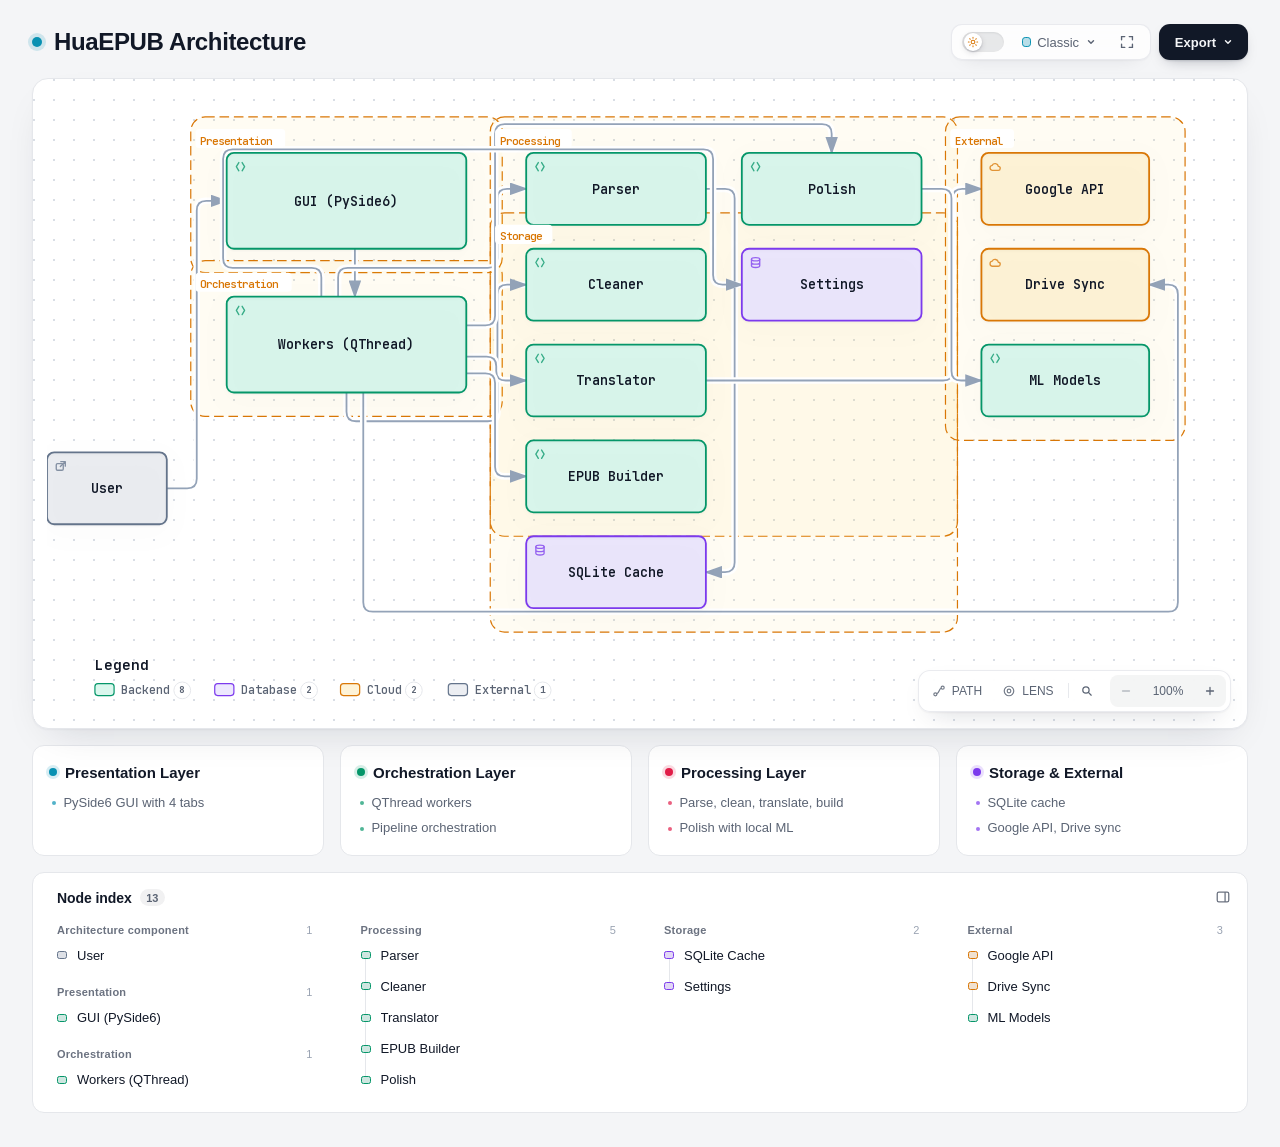
==== docs/architecture.html @ ab9784f0 "Add the architecture diagram to the docs. Co-authored-by: Cursor <cursoragent@cursor.com>" ====
<!DOCTYPE html>
<html lang="en" data-theme="dark" data-preset="classic">
<head>
  <meta charset="UTF-8">
  <meta name="viewport" content="width=device-width, initial-scale=1.0">
  <meta name="generator" content="archify 3.0.1">
  <meta name="archify-reader-contract" content="declared-wide-v1">
  <title>HuaEPUB Architecture Diagram</title>
  <script>
    // Resolve the theme before first paint so light-preference users don't
    // see a dark flash. The toolbar script below re-applies with UI state.
    (function () {
      try {
        var theme = null;
        try {
          var param = new URLSearchParams(window.location.search).get('theme');
          if (param === 'light' || param === 'dark') theme = param;
          if (new URLSearchParams(window.location.search).get('embed') === '1') {
            document.documentElement.setAttribute('data-embed', 'true');
          }
          if (new URLSearchParams(window.location.search).get('present') === '1') {
            document.documentElement.setAttribute('data-present', 'true');
          }
        } catch (_) {}
        if (!theme) {
          try { theme = localStorage.getItem('archify-theme'); } catch (_) {}
        }
        if (theme !== 'light' && theme !== 'dark') {
          theme = window.matchMedia('(prefers-color-scheme: light)').matches ? 'light' : 'dark';
        }
        document.documentElement.setAttribute('data-theme', theme);
      } catch (_) {}
    })();
  </script>
  <style id="archify-fonts">
/*
JetBrains Mono variable WOFF2 subsets from Google Fonts service revision v24.
These fixed bytes are shared by the viewer and its SVG/raster exports.
No local() source: an installed copy must not override the bundled font.
Uncovered characters (including CJK) still use the system fallback stack.
Upstream: https://github.com/JetBrains/JetBrainsMono

cyrillic-ext    1664 bytes  sha256 9343de2ca5d9549f792e7962375af8efb0f320c7643bfd36c884b5a30e5c396f
cyrillic        8892 bytes  sha256 4995a9a43ac659ec32fcd8b463755cd6a07b31a6e6b3894a6a153b661cf490e2
greek           6800 bytes  sha256 49c3da6c9a2b279b0f1f860f5cfb1f5dc38d88a5c7be9c9b1837bbc4e3db6111
vietnamese      5872 bytes  sha256 d44eb1936043a56038eb02dd70b243f379bef65783f94ec12f277550720411f1
latin-ext      11596 bytes  sha256 9c38cb2d0d2d93c1ee6e21fa78db76f13ea7e15e15cc64214c7ca89b6aaa35c4
latin          31340 bytes  sha256 2c32b9b3ee358c119e210f6f5195f9bd34894d78a785ff2e95d60e718e400af4

Copyright 2020 The JetBrains Mono Project Authors (https://github.com/JetBrains/JetBrainsMono)

This Font Software is licensed under the SIL Open Font License, Version 1.1.
This license is copied below, and is also available with a FAQ at:
https://openfontlicense.org


-----------------------------------------------------------
SIL OPEN FONT LICENSE Version 1.1 - 26 February 2007
-----------------------------------------------------------

PREAMBLE
The goals of the Open Font License (OFL) are to stimulate worldwide
development of collaborative font projects, to support the font creation
efforts of academic and linguistic communities, and to provide a free and
open framework in which fonts may be shared and improved in partnership
with others.

The OFL allows the licensed fonts to be used, studied, modified and
redistributed freely as long as they are not sold by themselves. The
fonts, including any derivative works, can be bundled, embedded,
redistributed and/or sold with any software provided that any reserved
names are not used by derivative works. The fonts and derivatives,
however, cannot be released under any other type of license. The
requirement for fonts to remain under this license does not apply
to any document created using the fonts or their derivatives.

DEFINITIONS
"Font Software" refers to the set of files released by the Copyright
Holder(s) under this license and clearly marked as such. This may
include source files, build scripts and documentation.

"Reserved Font Name" refers to any names specified as such after the
copyright statement(s).

"Original Version" refers to the collection of Font Software components as
distributed by the Copyright Holder(s).

"Modified Version" refers to any derivative made by adding to, deleting,
or substituting -- in part or in whole -- any of the components of the
Original Version, by changing formats or by porting the Font Software to a
new environment.

"Author" refers to any designer, engineer, programmer, technical
writer or other person who contributed to the Font Software.

PERMISSION & CONDITIONS
Permission is hereby granted, free of charge, to any person obtaining
a copy of the Font Software, to use, study, copy, merge, embed, modify,
redistribute, and sell modified and unmodified copies of the Font
Software, subject to the following conditions:

1) Neither the Font Software nor any of its individual components,
in Original or Modified Versions, may be sold by itself.

2) Original or Modified Versions of the Font Software may be bundled,
redistributed and/or sold with any software, provided that each copy
contains the above copyright notice and this license. These can be
included either as stand-alone text files, human-readable headers or
in the appropriate machine-readable metadata fields within text or
binary files as long as those fields can be easily viewed by the user.

3) No Modified Version of the Font Software may use the Reserved Font
Name(s) unless explicit written permission is granted by the corresponding
Copyright Holder. This restriction only applies to the primary font name as
presented to the users.

4) The name(s) of the Copyright Holder(s) or the Author(s) of the Font
Software shall not be used to promote, endorse or advertise any
Modified Version, except to acknowledge the contribution(s) of the
Copyright Holder(s) and the Author(s) or with their explicit written
permission.

5) The Font Software, modified or unmodified, in part or in whole,
must be distributed entirely under this license, and must not be
distributed under any other license. The requirement for fonts to
remain under this license does not apply to any document created
using the Font Software.

TERMINATION
This license becomes null and void if any of the above conditions are
not met.

DISCLAIMER
THE FONT SOFTWARE IS PROVIDED "AS IS", WITHOUT WARRANTY OF ANY KIND,
EXPRESS OR IMPLIED, INCLUDING BUT NOT LIMITED TO ANY WARRANTIES OF
MERCHANTABILITY, FITNESS FOR A PARTICULAR PURPOSE AND NONINFRINGEMENT
OF COPYRIGHT, PATENT, TRADEMARK, OR OTHER RIGHT. IN NO EVENT SHALL THE
COPYRIGHT HOLDER BE LIABLE FOR ANY CLAIM, DAMAGES OR OTHER LIABILITY,
INCLUDING ANY GENERAL, SPECIAL, INDIRECT, INCIDENTAL, OR CONSEQUENTIAL
DAMAGES, WHETHER IN AN ACTION OF CONTRACT, TORT OR OTHERWISE, ARISING
FROM, OUT OF THE USE OR INABILITY TO USE THE FONT SOFTWARE OR FROM
OTHER DEALINGS IN THE FONT SOFTWARE.
*/
    /* cyrillic-ext */
    @font-face { font-family: 'JetBrains Mono'; font-style: normal; font-weight: 400 800; font-display: swap;
      src: url([data-uri]) format('woff2');
      unicode-range: U+0460-052F, U+1C80-1C8A, U+20B4, U+2DE0-2DFF, U+A640-A69F, U+FE2E-FE2F; }
    /* cyrillic */
    @font-face { font-family: 'JetBrains Mono'; font-style: normal; font-weight: 400 800; font-display: swap;
      src: url([data-uri]) format('woff2');
      unicode-range: U+0301, U+0400-045F, U+0490-0491, U+04B0-04B1, U+2116; }
    /* greek */
    @font-face { font-family: 'JetBrains Mono'; font-style: normal; font-weight: 400 800; font-display: swap;
      src: url([data-uri]) format('woff2');
      unicode-range: U+0370-0377, U+037A-037F, U+0384-038A, U+038C, U+038E-03A1, U+03A3-03FF; }
    /* vietnamese */
    @font-face { font-family: 'JetBrains Mono'; font-style: normal; font-weight: 400 800; font-display: swap;
      src: url([data-uri]) format('woff2');
      unicode-range: U+0102-0103, U+0110-0111, U+0128-0129, U+0168-0169, U+01A0-01A1, U+01AF-01B0, U+0300-0301, U+0303-0304, U+0308-0309, U+0323, U+0329, U+1EA0-1EF9, U+20AB; }
    /* latin-ext */
    @font-face { font-family: 'JetBrains Mono'; font-style: normal; font-weight: 400 800; font-display: swap;
      src: url([data-uri]) format('woff2');
      unicode-range: U+0100-02BA, U+02BD-02C5, U+02C7-02CC, U+02CE-02D7, U+02DD-02FF, U+0304, U+0308, U+0329, U+1D00-1DBF, U+1E00-1E9F, U+1EF2-1EFF, U+2020, U+20A0-20AB, U+20AD-20C0, U+2113, U+2C60-2C7F, U+A720-A7FF; }
    /* latin */
    @font-face { font-family: 'JetBrains Mono'; font-style: normal; font-weight: 400 800; font-display: swap;
      src: url([data-uri]) format('woff2');
      unicode-range: U+0000-00FF, U+0131, U+0152-0153, U+02BB-02BC, U+02C6, U+02DA, U+02DC, U+0304, U+0308, U+0329, U+2000-206F, U+20AC, U+2122, U+2191, U+2193, U+2212, U+2215, U+FEFF, U+FFFD; }
  </style>
  <style>
    /* ==========================================================
       THEME VARIABLES — switch by toggling [data-theme] on <html>
       ========================================================== */
    :root,
    [data-theme="dark"] {
      --bg: #020617;
      --grid: #1e293b;
      --canvas-dot: rgba(148, 163, 184, 0.16);
      --text: #ffffff;
      --text-muted: #94a3b8;
      --text-dim: #475569;
      /* UI chrome and menu hints need more contrast than SVG .t-dim accents */
      --text-faint: #7d8da1;

      --panel: rgba(15, 23, 42, 0.5);
      --panel-border: #1e293b;
      --lane-fill: rgba(15, 23, 42, 0.22);
      --lane-stroke: #334155;

      --arrow: #64748b;
      --arrow-emphasis: #34d399;

      /* Opaque mask color used behind semi-transparent component fills
         so the arrows drawn underneath are properly hidden. */
      --mask: #0f172a;

      --frontend-fill:    rgba(8, 51, 68, 0.4);
      --frontend-stroke:  #22d3ee;
      --backend-fill:     rgba(6, 78, 59, 0.4);
      --backend-stroke:   #34d399;
      --database-fill:    rgba(76, 29, 149, 0.4);
      --database-stroke:  #a78bfa;
      --cloud-fill:       rgba(120, 53, 15, 0.3);
      --cloud-stroke:     #fbbf24;
      --security-fill:    rgba(136, 19, 55, 0.4);
      --security-stroke:  #fb7185;
      --messagebus-fill:  rgba(251, 146, 60, 0.3);
      --messagebus-stroke:#fb923c;
      --external-fill:    rgba(30, 41, 59, 0.5);
      --external-stroke:  #94a3b8;

      --toolbar-bg:       rgba(15, 23, 42, 0.8);
      --toolbar-border:   #334155;
      --toolbar-text:     #e2e8f0;
      --toolbar-hover:    rgba(15, 23, 42, 0.95);
      --toolbar-menu-bg:  #0f172a;
    }

    [data-theme="light"] {
      --bg: #f4f5f7;
      --grid: #e9edf2;
      --canvas-dot: #d9dee5;
      --text: #111827;
      --text-muted: #5b6474;
      --text-dim: #9aa3b2;
      --text-faint: #6b7280;

      --panel: #ffffff;
      --panel-border: #e5e7eb;
      --lane-fill: rgba(248, 250, 252, 0.65);
      --lane-stroke: #cbd5e1;

      --arrow: #94a3b8;
      --arrow-emphasis: #059669;

      --mask: #ffffff;

      --frontend-fill: rgba(34, 211, 238, 0.15);
      --frontend-stroke: #0891b2;
      --backend-fill: rgba(52, 211, 153, 0.18);
      --backend-stroke: #059669;
      --database-fill: rgba(167, 139, 250, 0.2);
      --database-stroke: #7c3aed;
      --cloud-fill: rgba(251, 191, 36, 0.18);
      --cloud-stroke: #d97706;
      --security-fill: rgba(251, 113, 133, 0.15);
      --security-stroke: #e11d48;
      --messagebus-fill: rgba(251, 146, 60, 0.15);
      --messagebus-stroke: #ea580c;
      --external-fill: rgba(148, 163, 184, 0.18);
      --external-stroke: #64748b;

      --toolbar-bg:       rgba(255, 255, 255, 0.92);
      --toolbar-border:   #cbd5e1;
      --toolbar-text:     #334155;
      --toolbar-hover:    #ffffff;
      --toolbar-menu-bg:  #ffffff;
    }

    /* ==========================================================
       SIGNAL FLOW — an opt-in, motion-forward visual preset.
       The variables also target a standalone exported SVG, whose
       root carries data-preset and data-theme directly.
       ========================================================== */
    [data-preset="signal-flow"][data-theme="dark"] {
      --bg: #030711;
      --grid: #15233a;
      --panel: rgba(6, 14, 28, 0.78);
      --panel-border: #1d3350;
      --lane-fill: rgba(9, 22, 40, 0.5);
      --lane-stroke: #2c4564;
      --text: #f5fbff;
      --text-muted: #9eb0c7;
      --text-dim: #52667f;
      --text-faint: #7890ad;
      --mask: #07101e;
      --frontend-fill: rgba(6, 182, 212, 0.14);
      --frontend-stroke: #67e8f9;
      --backend-fill: rgba(16, 185, 129, 0.14);
      --backend-stroke: #5eead4;
      --database-fill: rgba(139, 92, 246, 0.16);
      --database-stroke: #c4b5fd;
      --cloud-fill: rgba(245, 158, 11, 0.13);
      --cloud-stroke: #fcd34d;
      --security-fill: rgba(244, 63, 94, 0.13);
      --security-stroke: #fda4af;
      --messagebus-fill: rgba(249, 115, 22, 0.13);
      --messagebus-stroke: #fdba74;
      --external-fill: rgba(71, 85, 105, 0.24);
      --external-stroke: #a5b4c7;
      --arrow: #7890ad;
      --arrow-emphasis: #2dd4bf;
      --toolbar-bg: rgba(7, 16, 30, 0.86);
      --toolbar-border: #29415f;
      --toolbar-menu-bg: #07101e;
    }

    [data-preset="signal-flow"][data-theme="light"] {
      --bg: #f4f9fc;
      --grid: #d4e5ee;
      --panel: rgba(255, 255, 255, 0.82);
      --panel-border: #bfd5e2;
      --lane-fill: rgba(232, 243, 248, 0.62);
      --lane-stroke: #a9c5d5;
      --text: #102638;
      --text-muted: #587287;
      --text-dim: #8aa2b4;
      --text-faint: #668397;
      --mask: #ffffff;
      --frontend-fill: rgba(6, 182, 212, 0.09);
      --frontend-stroke: #0789a1;
      --backend-fill: rgba(5, 150, 105, 0.09);
      --backend-stroke: #087f69;
      --database-fill: rgba(124, 58, 237, 0.09);
      --database-stroke: #7254c7;
      --cloud-fill: rgba(217, 119, 6, 0.08);
      --cloud-stroke: #b9670b;
      --security-fill: rgba(225, 29, 72, 0.08);
      --security-stroke: #c53a59;
      --messagebus-fill: rgba(234, 88, 12, 0.08);
      --messagebus-stroke: #c65f27;
      --external-fill: rgba(100, 116, 139, 0.1);
      --external-stroke: #607a8c;
      --arrow: #7b97aa;
      --arrow-emphasis: #0d9488;
    }

    /* ==========================================================
       BLUEPRINT — a review-first drafting preset for deployment,
       infrastructure, and technical design documentation. It keeps
       the same semantic palette and geometry while trading glow for
       precise grid contrast, squared materials, and drafting marks.
       ========================================================== */
    [data-preset="blueprint"][data-theme="dark"] {
      --bg: #06131f;
      --grid: #17425a;
      --panel: rgba(7, 27, 43, 0.9);
      --panel-border: #27627f;
      --lane-fill: rgba(10, 43, 66, 0.36);
      --lane-stroke: #34799a;
      --text: #e3f6ff;
      --text-muted: #91b8ca;
      --text-dim: #557e92;
      --text-faint: #739caf;
      --mask: #0a2031;
      --frontend-fill: rgba(26, 157, 193, 0.14);
      --frontend-stroke: #66d9ef;
      --backend-fill: rgba(31, 155, 124, 0.13);
      --backend-stroke: #69dfbd;
      --database-fill: rgba(120, 105, 196, 0.14);
      --database-stroke: #b4a8ff;
      --cloud-fill: rgba(197, 145, 43, 0.13);
      --cloud-stroke: #ffd166;
      --security-fill: rgba(199, 76, 104, 0.13);
      --security-stroke: #ff8da1;
      --messagebus-fill: rgba(207, 112, 49, 0.13);
      --messagebus-stroke: #ffad66;
      --external-fill: rgba(84, 119, 139, 0.18);
      --external-stroke: #a7cad9;
      --arrow: #78a3b7;
      --arrow-emphasis: #64dfc1;
      --toolbar-bg: rgba(7, 28, 45, 0.92);
      --toolbar-border: #34799a;
      --toolbar-text: #d8f3ff;
      --toolbar-hover: rgba(18, 58, 83, 0.95);
      --toolbar-menu-bg: #0a2031;
    }

    [data-preset="blueprint"][data-theme="light"] {
      --bg: #edf7fa;
      --grid: #b5d5e1;
      --panel: rgba(249, 253, 255, 0.94);
      --panel-border: #78aabd;
      --lane-fill: rgba(210, 232, 240, 0.42);
      --lane-stroke: #83b2c4;
      --text: #123344;
      --text-muted: #4e7486;
      --text-dim: #86a6b4;
      --text-faint: #668c9d;
      --mask: #f9fdff;
      --frontend-fill: rgba(8, 145, 178, 0.08);
      --frontend-stroke: #087f9c;
      --backend-fill: rgba(5, 128, 101, 0.08);
      --backend-stroke: #08755f;
      --database-fill: rgba(100, 75, 180, 0.08);
      --database-stroke: #6757a8;
      --cloud-fill: rgba(181, 120, 15, 0.08);
      --cloud-stroke: #a86609;
      --security-fill: rgba(190, 48, 80, 0.07);
      --security-stroke: #b32f50;
      --messagebus-fill: rgba(196, 81, 22, 0.07);
      --messagebus-stroke: #b65120;
      --external-fill: rgba(79, 112, 128, 0.08);
      --external-stroke: #506f7e;
      --arrow: #6d93a5;
      --arrow-emphasis: #087f69;
      --toolbar-bg: rgba(247, 252, 254, 0.94);
      --toolbar-border: #8ab5c5;
      --toolbar-text: #294f61;
      --toolbar-hover: #ffffff;
      --toolbar-menu-bg: #f9fdff;
    }

    /* ==========================================================
       EDITORIAL — a warm, publication-minded preset for design
       reviews, launch notes, and documentation. The diagram keeps
       the same semantic palette and exact geometry, but trades
       software chrome for paper, ink, ruled structure, and one
       restrained vermilion accent.
       ========================================================== */
    [data-preset="editorial"][data-theme="dark"] {
      --bg: #181611;
      --grid: #39342a;
      --panel: rgba(35, 31, 24, 0.96);
      --panel-border: #625a4a;
      --lane-fill: rgba(52, 46, 35, 0.46);
      --lane-stroke: #726957;
      --text: #f4eddf;
      --text-muted: #b9ae9b;
      --text-dim: #776e60;
      --text-faint: #9d917e;
      --mask: #231f18;
      --frontend-fill: rgba(43, 133, 142, 0.16);
      --frontend-stroke: #7fc6c7;
      --backend-fill: rgba(63, 132, 92, 0.16);
      --backend-stroke: #8fc29e;
      --database-fill: rgba(117, 91, 141, 0.17);
      --database-stroke: #c0a4d0;
      --cloud-fill: rgba(170, 119, 49, 0.16);
      --cloud-stroke: #d8ad68;
      --security-fill: rgba(157, 69, 65, 0.17);
      --security-stroke: #df9085;
      --messagebus-fill: rgba(174, 79, 42, 0.16);
      --messagebus-stroke: #df946f;
      --external-fill: rgba(126, 115, 96, 0.18);
      --external-stroke: #b8ad99;
      --arrow: #948978;
      --arrow-emphasis: #dd6b3d;
      --toolbar-bg: rgba(35, 31, 24, 0.92);
      --toolbar-border: #625a4a;
      --toolbar-text: #eee5d5;
      --toolbar-hover: #302a20;
      --toolbar-menu-bg: #231f18;
    }

    [data-preset="editorial"][data-theme="light"] {
      --bg: #f2eee5;
      --grid: #d8d0c2;
      --panel: rgba(251, 248, 241, 0.97);
      --panel-border: #c4b9a6;
      --lane-fill: rgba(229, 221, 207, 0.42);
      --lane-stroke: #b8aa94;
      --text: #242018;
      --text-muted: #6f6658;
      --text-dim: #a09788;
      --text-faint: #817767;
      --mask: #fbf8f1;
      --frontend-fill: rgba(31, 117, 126, 0.09);
      --frontend-stroke: #287e84;
      --backend-fill: rgba(42, 119, 75, 0.09);
      --backend-stroke: #397b53;
      --database-fill: rgba(105, 75, 130, 0.09);
      --database-stroke: #765d86;
      --cloud-fill: rgba(157, 103, 31, 0.1);
      --cloud-stroke: #9a671f;
      --security-fill: rgba(153, 58, 52, 0.09);
      --security-stroke: #9e463f;
      --messagebus-fill: rgba(182, 70, 27, 0.09);
      --messagebus-stroke: #ad4b25;
      --external-fill: rgba(101, 91, 75, 0.09);
      --external-stroke: #746b5e;
      --arrow: #8a806f;
      --arrow-emphasis: #bb4c23;
      --toolbar-bg: rgba(251, 248, 241, 0.94);
      --toolbar-border: #c4b9a6;
      --toolbar-text: #40392f;
      --toolbar-hover: #fffdf8;
      --toolbar-menu-bg: #fbf8f1;
    }

    * { margin: 0; padding: 0; box-sizing: border-box; }

    body {
      --archify-page-top: 2rem;
      font-family: -apple-system, BlinkMacSystemFont, 'Segoe UI', 'PingFang SC', 'Hiragino Sans GB', 'Microsoft YaHei', 'Noto Sans CJK SC', 'Noto Sans', Roboto, 'Helvetica Neue', Arial, sans-serif;
      -webkit-font-smoothing: antialiased;
      background: var(--bg);
      min-height: 100vh;
      padding: var(--archify-page-top) 2rem 2rem;
      color: var(--text);
      /* Theme surfaces change together; animating the page background leaves it
         visibly out of sync with the SVG and panel for the first 200ms. */
    }

    html[data-preset="signal-flow"] body {
      background-image:
        radial-gradient(circle at 18% -8%, rgba(34, 211, 238, 0.14), transparent 34rem),
        radial-gradient(circle at 92% 18%, rgba(139, 92, 246, 0.12), transparent 30rem);
      background-attachment: fixed;
    }
    html[data-preset="signal-flow"][data-theme="light"] body {
      background-image:
        radial-gradient(circle at 18% -8%, rgba(6, 182, 212, 0.12), transparent 34rem),
        radial-gradient(circle at 92% 18%, rgba(139, 92, 246, 0.08), transparent 30rem);
    }
    html[data-preset="blueprint"] body {
      background-image:
        linear-gradient(var(--grid) 1px, transparent 1px),
        linear-gradient(90deg, var(--grid) 1px, transparent 1px);
      background-size: 32px 32px;
      background-position: -1px -1px;
      background-attachment: fixed;
    }
    html[data-preset="editorial"] body {
      background-image:
        linear-gradient(90deg, transparent 0, transparent 5.4rem, color-mix(in srgb, var(--security-stroke) 18%, transparent) 5.4rem, color-mix(in srgb, var(--security-stroke) 18%, transparent) calc(5.4rem + 1px), transparent calc(5.4rem + 1px)),
        repeating-linear-gradient(0deg, transparent 0, transparent 31px, color-mix(in srgb, var(--grid) 36%, transparent) 31px, color-mix(in srgb, var(--grid) 36%, transparent) 32px);
      background-attachment: fixed;
    }

    /* Gallery/embed mode keeps the generated artifact as the source of truth
       while presenting only its diagram surface inside a proof card. */
    html[data-embed="true"] body {
      min-height: 0;
      padding: 0;
      overflow: hidden;
      background: var(--bg);
      background-image: none;
    }
    html[data-embed="true"] .toolbar,
    html[data-embed="true"] .header,
    html[data-embed="true"] .cards,
    html[data-embed="true"] .diagram-nav,
    html[data-embed="true"] .overview-map,
    html[data-embed="true"] .focus-chip,
    html[data-embed="true"] .route-probe,
    html[data-embed="true"] .semantic-lens,
    html[data-embed="true"] .diagram-guide,
    html[data-embed="true"] .node-finder,
    html[data-embed="true"] .node-outline { display: none !important; }
    html[data-embed="true"] .container { max-width: none; }
    html[data-embed="true"] .diagram-container {
      padding: 0.5rem;
      border: 0;
      border-radius: 0;
      box-shadow: none;
    }
    html[data-embed="true"] .diagram-container svg { min-width: 0; }

    /* Presentation Stage is a viewer-only layer: it gives the live diagram
       the viewport while keeping guided views, theme, focus, and exports real.
       Embed mode wins when both query parameters are present. */
    html[data-present="true"]:not([data-embed="true"]) body {
      --archify-page-top: 1rem;
      height: 100dvh;
      min-height: 0;
      padding: 1rem;
      overflow: hidden;
    }
    html[data-present="true"]:not([data-embed="true"]) .container {
      display: flex;
      flex-direction: column;
      gap: 0.75rem;
      width: 100%;
      max-width: none;
      height: calc(100dvh - 2rem);
    }
    html[data-present="true"]:not([data-embed="true"]) .header {
      flex: none;
      min-width: 0;
      margin: 0;
      padding-right: 23rem;
    }
    html[data-present="true"]:not([data-embed="true"]) .header-row { margin-bottom: 0.25rem; }
    html[data-present="true"]:not([data-embed="true"]) .subtitle {
      overflow: hidden;
      text-overflow: ellipsis;
      white-space: nowrap;
    }

    html[data-present="true"]:not([data-embed="true"]) .diagram-container {
      display: flex;
      flex: 1 1 auto;
      align-items: center;
      justify-content: center;
      min-height: 0;
      padding: 0.75rem;
      padding-bottom: calc(0.75rem + var(--archify-nav-reserve));
    }
    html[data-present="true"]:not([data-embed="true"]) .diagram-container > svg {
      flex: 1 1 auto;
      height: 100%;
      min-height: 0;
      width: 100%;
      min-width: 0;
    }
    html[data-present="true"]:not([data-embed="true"]) .cards { display: none; }
    html[data-present="true"]:not([data-embed="true"]) #btn-present {
      border-color: var(--frontend-stroke);
      color: var(--frontend-stroke);
    }

    /* The reader owns only the outer scale. Wide diagrams and measured tall workflows keep one authored
       SVG/viewBox while the runtime chooses a desktop width from the actual
       vertical budget. This avoids device-specific files and breakpoint
       jumps between a laptop and a tall monitor. */
    .container {
      width: 100%;
      max-width: var(--archify-reader-width, 1440px);
      margin: 0 auto;
    }
    html[data-reader-narrow="true"]:not([data-present="true"]) .diagram-container > svg {
      min-width: 0;
      max-width: var(--archify-diagram-max-width);
      margin-inline: auto;
    }
    @media (min-width: 768px) and (max-height: 920px) {
      .header { margin-bottom: 1rem; }
      .diagram-container { padding: 1rem; }
      .cards { margin-top: 1rem; }
      .card { padding: 1rem; }
    }

    .header { margin-bottom: 1.5rem; padding-right: 29.5rem; }

    html[data-preset="signal-flow"] .header,
    html[data-preset="blueprint"] .header,
    html[data-preset="editorial"] .header { padding-right: 29.5rem; }

    .header-row {
      display: flex;
      align-items: center;
      gap: 0.75rem;
      min-height: 2.75rem;
      margin-bottom: 0.25rem;
    }

    .pulse-dot {
      flex: none;
      width: 10px;
      height: 10px;
      background: var(--frontend-stroke);
      border-radius: 50%;
      box-shadow: 0 0 0 4px color-mix(in srgb, var(--frontend-stroke) 16%, transparent);
      animation: none;
    }

    html[data-motion-capable="true"] .pulse-dot { animation: pulse 2s infinite; }

    @keyframes pulse {
      0%, 100% { opacity: 1; }
      50% { opacity: 0.5; }
    }

    h1 {
      font-size: 1.5rem;
      font-weight: 650;
      line-height: 1.25;
      letter-spacing: -0.015em;
    }

    .subtitle {
      color: var(--text-muted);
      font-size: 0.875rem;
      line-height: 1.55;
      margin-left: 1.375rem;
    }

    html[data-preset="signal-flow"] .header-row::after {
      content: attr(data-preset-badge-signal-flow);
      flex: none;
      margin-left: 0.25rem;
      color: var(--frontend-stroke);
      border: 1px solid var(--frontend-stroke);
      border-radius: 999px;
      padding: 0.28rem 0.6rem;
      font-size: 0.625rem;
      letter-spacing: 0.12em;
      opacity: 0.82;
      box-shadow: 0 0 20px rgba(34, 211, 238, 0.12);
      white-space: nowrap;
    }

    html[data-preset="blueprint"] .pulse-dot {
      width: 10px;
      height: 10px;
      border: 1px solid var(--frontend-stroke);
      border-radius: 1px;
      background: transparent;
      box-shadow: inset 0 0 0 2px var(--bg);
      transform: rotate(45deg);
      animation: none;
    }
    html[data-preset="blueprint"] .header-row::after {
      content: attr(data-preset-badge-blueprint);
      flex: none;
      margin-left: 0.25rem;
      padding: 0.28rem 0.55rem;
      border-top: 1px solid var(--frontend-stroke);
      border-bottom: 1px solid var(--frontend-stroke);
      color: var(--frontend-stroke);
      font-size: 0.5625rem;
      font-weight: 700;
      letter-spacing: 0.14em;
      white-space: nowrap;
    }

    html[data-preset="editorial"] h1,
    html[data-preset="editorial"] .card h3 {
      font-family: Georgia, 'Times New Roman', 'Songti SC', STSong, serif;
      letter-spacing: -0.02em;
    }
    html[data-preset="editorial"] h1 { font-size: 1.72rem; font-weight: 600; }
    html[data-preset="editorial"] .pulse-dot {
      width: 9px;
      height: 9px;
      border: 1px solid var(--arrow-emphasis);
      border-radius: 0;
      background: var(--arrow-emphasis);
      box-shadow: 0 0 0 3px color-mix(in srgb, var(--arrow-emphasis) 14%, transparent);
      transform: rotate(45deg);
      animation: none;
    }
    html[data-preset="editorial"] .header-row::after {
      content: attr(data-preset-badge-editorial);
      flex: none;
      margin-left: 0.25rem;
      padding: 0.32rem 0 0.24rem;
      border-bottom: 2px solid var(--arrow-emphasis);
      color: var(--arrow-emphasis);
      font-family: Georgia, 'Times New Roman', serif;
      font-size: 0.625rem;
      font-style: italic;
      font-weight: 600;
      letter-spacing: 0.08em;
      white-space: nowrap;
    }

    .diagram-container {
      --archify-nav-reserve: 0px;
      background: var(--panel);
      border-radius: 1rem;
      border: 1px solid var(--panel-border);
      box-shadow: 0 1px 2px rgba(15, 23, 42, 0.04), 0 16px 40px -20px rgba(15, 23, 42, 0.18);
      padding: 1.5rem;
      padding-bottom: calc(1.5rem + var(--archify-nav-reserve));
      overflow: hidden;
      position: relative;
    }

    html[data-preset="signal-flow"] .diagram-container {
      position: relative;
      overflow: hidden;
      background: linear-gradient(180deg, rgba(8, 20, 38, 0.82), rgba(3, 8, 18, 0.94));
      box-shadow: inset 0 1px 0 rgba(255, 255, 255, 0.04), 0 28px 80px rgba(0, 0, 0, 0.34);
    }
    html[data-preset="signal-flow"][data-theme="light"] .diagram-container {
      background: linear-gradient(180deg, rgba(255, 255, 255, 0.9), rgba(237, 246, 250, 0.94));
      box-shadow: inset 0 1px 0 rgba(255, 255, 255, 0.72), 0 24px 60px rgba(45, 78, 99, 0.12);
    }
    html[data-preset="blueprint"] .diagram-container {
      border-color: var(--panel-border);
      border-radius: 0.35rem;
      background: var(--panel);
      box-shadow:
        inset 0 0 0 1px color-mix(in srgb, var(--panel-border) 34%, transparent),
        0 18px 48px rgba(0, 0, 0, 0.16);
    }
    html[data-preset="blueprint"] .diagram-container::after {
      content: "";
      position: absolute;
      z-index: 10;
      inset: 0.7rem;
      pointer-events: none;
      background:
        linear-gradient(var(--frontend-stroke), var(--frontend-stroke)) left top / 1.35rem 1px no-repeat,
        linear-gradient(var(--frontend-stroke), var(--frontend-stroke)) left top / 1px 1.35rem no-repeat,
        linear-gradient(var(--frontend-stroke), var(--frontend-stroke)) right top / 1.35rem 1px no-repeat,
        linear-gradient(var(--frontend-stroke), var(--frontend-stroke)) right top / 1px 1.35rem no-repeat,
        linear-gradient(var(--frontend-stroke), var(--frontend-stroke)) left bottom / 1.35rem 1px no-repeat,
        linear-gradient(var(--frontend-stroke), var(--frontend-stroke)) left bottom / 1px 1.35rem no-repeat,
        linear-gradient(var(--frontend-stroke), var(--frontend-stroke)) right bottom / 1.35rem 1px no-repeat,
        linear-gradient(var(--frontend-stroke), var(--frontend-stroke)) right bottom / 1px 1.35rem no-repeat;
      opacity: 0.58;
    }
    html[data-preset="editorial"] .diagram-container {
      overflow: hidden;
      border-color: var(--panel-border);
      border-radius: 0.38rem;
      background:
        linear-gradient(90deg, color-mix(in srgb, var(--security-fill) 58%, transparent), transparent 12%),
        var(--panel);
      box-shadow:
        0 1px 0 color-mix(in srgb, var(--text) 6%, transparent),
        0 18px 48px color-mix(in srgb, #000 19%, transparent);
    }
    html[data-preset="editorial"] .diagram-container::after {
      position: absolute;
      z-index: 10;
      top: 0.72rem;
      right: 1.25rem;
      padding: 0.2rem 0.52rem;
      border: 1px solid var(--panel-border);
      background: var(--panel);
      color: var(--arrow-emphasis);
      content: attr(data-preset-badge-editorial-plate);
      font-family: Georgia, 'Times New Roman', serif;
      font-size: 0.52rem;
      font-style: italic;
      font-weight: 600;
      letter-spacing: 0.09em;
      pointer-events: none;
    }
    html[data-embed="true"][data-preset="editorial"] .diagram-container::after { display: none; }
    html[data-motion-capable="true"][data-preset="signal-flow"][data-ambient-motion="running"] .diagram-container::before {
      content: "";
      position: absolute;
      inset: 0;
      pointer-events: none;
      background: linear-gradient(115deg, transparent 28%, rgba(103, 232, 249, 0.035) 48%, transparent 68%);
      transform: translateX(-70%);
      animation: archify-signal-scan 4.8s ease-in-out 1 both;
    }

    /* Motion Governor gives the reader a real static state and gives the
       strongest semantic action the only motion budget. Atmosphere resets to
       its authored base instead of freezing mid-cycle. Static artifacts never
       start a decorative pulse or scan. */
    html:not([data-motion-capable="true"]) svg[data-animation="trace"] [data-animate] {
      animation: none !important;
    }
    html:not([data-motion-capable="true"]) svg[data-animation="trace"] [data-graph-role="automatic-crossover"]:has(> [data-animate="edge"]) > [data-graph-role="automatic-crossover-underlay"] {
      animation: none !important;
    }
    html[data-motion="still"] .pulse-dot,
    html[data-motion="still"] .diagram-container::before,
    html[data-motion="still"] svg[data-animation="trace"] [data-animate],
    html[data-motion-owner] .pulse-dot,
    html[data-motion-owner] .diagram-container::before,
    html[data-motion-owner] svg[data-animation="trace"] [data-animate],
    html[data-embed="true"] .pulse-dot,
    html[data-embed="true"] .diagram-container::before,
    html[data-share-playback="true"] .pulse-dot,
    html[data-share-playback="true"] .diagram-container::before,
    html[data-document-hidden="true"] .pulse-dot,
    html[data-document-hidden="true"] .diagram-container::before,
    html[data-document-hidden="true"] svg[data-animation="trace"] [data-animate],
    html[data-motion="still"] svg[data-animation="trace"] [data-graph-role="automatic-crossover"]:has(> [data-animate="edge"]) > [data-graph-role="automatic-crossover-underlay"],
    html[data-motion-owner] svg[data-animation="trace"] [data-graph-role="automatic-crossover"]:has(> [data-animate="edge"]) > [data-graph-role="automatic-crossover-underlay"],
    html[data-embed="true"] svg[data-animation="trace"] [data-graph-role="automatic-crossover"]:has(> [data-animate="edge"]) > [data-graph-role="automatic-crossover-underlay"],
    html[data-share-playback="true"] svg[data-animation="trace"] [data-graph-role="automatic-crossover"]:has(> [data-animate="edge"]) > [data-graph-role="automatic-crossover-underlay"],
    html[data-document-hidden="true"] svg[data-animation="trace"] [data-graph-role="automatic-crossover"]:has(> [data-animate="edge"]) > [data-graph-role="automatic-crossover-underlay"] {
      animation: none !important;
    }
    html[data-motion="still"] .diagram-container::before,
    html[data-motion-owner] .diagram-container::before,
    html[data-embed="true"] .diagram-container::before,
    html[data-share-playback="true"] .diagram-container::before {
      opacity: 0;
    }
    html[data-motion="still"] .intent-trace-flow,
    html[data-motion="still"] .route-probe-flow,
    html[data-motion="still"] .route-journey-flow,
    html[data-motion="still"] .semantic-lens-flow,
    html[data-motion="still"] .diagram-guide,
    html[data-motion="still"] .overview-map-live,
    html[data-document-hidden="true"] .intent-trace-flow,
    html[data-document-hidden="true"] .route-probe-flow,
    html[data-document-hidden="true"] .route-journey-flow,
    html[data-document-hidden="true"] .semantic-lens-flow,
    html[data-document-hidden="true"] .diagram-guide,
    html[data-document-hidden="true"] .overview-map-live {
      animation: none !important;
    }

    html[data-motion="still"] .intent-trace-flow,
    html[data-motion="still"] .route-probe-flow {
      stroke-dasharray: none;
      stroke-dashoffset: 0;
      opacity: 0.72;
    }
    html[data-motion="still"] .route-journey-overlay,
    html[data-document-hidden="true"] .route-journey-overlay { display: none !important; }
    html[data-motion="still"] .relationship-pulse-overlay { display: none !important; }

    html[data-motion="still"] svg [data-node-id],
    html[data-motion="still"] svg [data-edge-from],
    html[data-motion="still"] svg [data-detail],
    html[data-motion="still"] svg [data-detail-anchor],
    html[data-motion="still"] svg [data-legend-hit],
    html[data-motion="still"] svg {
      transition: none !important;
    }

    svg {
      font-family: 'JetBrains Mono', ui-monospace, SFMono-Regular, Menlo, Consolas, 'DejaVu Sans Mono', 'Liberation Mono', 'Noto Sans Mono CJK SC', 'PingFang SC', 'Hiragino Sans GB', 'Microsoft YaHei', monospace;
      width: 100%;
      min-width: min(900px, 100%);
      display: block;
      transform-origin: 0 0;
      transition: transform 0.18s ease;
    }

    .diagram-container.is-camera-moving svg {
      transition: transform 0.42s cubic-bezier(0.22, 1, 0.36, 1);
    }
    .diagram-container.is-camera-transaction svg { transition: none; }
    .diagram-container.is-pannable { cursor: grab; }
    .diagram-container.is-panning { cursor: grabbing; user-select: none; }
    .diagram-container.is-panning svg { transition: none; }

    .diagram-nav {
      position: absolute;
      right: 1rem;
      bottom: 1rem;
      z-index: 12;
      translate: 0 calc(-1 * var(--archify-dock-lift, 0px));
      display: inline-flex;
      align-items: center;
      max-width: calc(100% - 2rem);
      padding: 0.25rem;
      gap: 0.0625rem;
      overflow-x: auto;
      border: 1px solid color-mix(in srgb, var(--panel-border) 80%, transparent);
      border-radius: 0.75rem;
      background: color-mix(in srgb, var(--panel) 84%, transparent);
      box-shadow: 0 1px 2px rgba(15, 23, 42, 0.05), 0 10px 28px -14px rgba(15, 23, 42, 0.28);
      backdrop-filter: blur(14px) saturate(1.2);
      scrollbar-width: none;
    }
    .diagram-nav::-webkit-scrollbar { display: none; }
    .diagram-nav button,
    .focus-chip button {
      border: 0;
      background: transparent;
      color: var(--toolbar-text);
      font: inherit;
      cursor: pointer;
    }
    .diagram-nav button {
      min-width: 2rem;
      height: 2rem;
      padding: 0 0.4rem;
      border-radius: 0.5rem;
      color: var(--text-muted);
      font-size: 0.75rem;
      font-weight: 500;
      letter-spacing: 0;
      transition: background 0.15s, color 0.15s;
    }
    .diagram-nav button:hover,
    .diagram-nav button:focus-visible {
      color: var(--text);
      background: color-mix(in srgb, var(--text) 6%, transparent);
    }
    .diagram-nav button:hover,
    .diagram-nav button:focus-visible,
    .focus-chip button:hover,
    .focus-chip button:focus-visible { background: var(--toolbar-hover); }
    .diagram-nav button:focus-visible,
    .focus-chip button:focus-visible {
      outline: 2px solid var(--frontend-stroke);
      outline-offset: 1px;
    }
    .diagram-nav button:disabled { opacity: 0.38; cursor: default; }
    /* The Guide stays on the ? shortcut; Map only earns dock space once the
       reader has zoomed past the full diagram (or opened it from the keyboard). */
    .diagram-nav button[hidden] { display: none; }
    .diagram-container:not(.is-pannable) #btn-overview-map:not([data-radar-requested]):not(:focus) { display: none; }
    .diagram-nav button:disabled:hover { background: transparent; }
    .diagram-nav #btn-route-probe,
    .diagram-nav #btn-overview-map,
    .diagram-nav #btn-semantic-lens {
      min-width: auto;
      padding-inline: 0.6rem;
      color: var(--text-muted);
      font-weight: 500;
    }
    .diagram-nav #btn-node-finder,
    .diagram-nav [data-view="out"] {
      position: relative;
      margin-left: 0.375rem;
    }
    .diagram-nav #btn-node-finder::before,
    .diagram-nav [data-view="out"]::before {
      position: absolute;
      top: 0.55rem;
      bottom: 0.55rem;
      left: -0.19rem;
      width: 1px;
      background: color-mix(in srgb, var(--panel-border) 90%, transparent);
      content: "";
      pointer-events: none;
    }
    .diagram-nav-icon {
      display: block;
      width: 0.875rem;
      height: 0.875rem;
      margin: auto;
      background: currentColor;
      -webkit-mask-position: center;
      -webkit-mask-repeat: no-repeat;
      -webkit-mask-size: contain;
      mask-position: center;
      mask-repeat: no-repeat;
      mask-size: contain;
    }
    .diagram-nav-icon.find {
      -webkit-mask-image: url("data:image/svg+xml,%3Csvg xmlns='http://www.w3.org/2000/svg' viewBox='0 0 20 20'%3E%3Ccircle cx='8.5' cy='8.5' r='4.5' fill='none' stroke='black' stroke-width='1.8'/%3E%3Cpath d='m12 12 4 4' fill='none' stroke='black' stroke-width='1.8' stroke-linecap='round'/%3E%3C/svg%3E");
      mask-image: url("data:image/svg+xml,%3Csvg xmlns='http://www.w3.org/2000/svg' viewBox='0 0 20 20'%3E%3Ccircle cx='8.5' cy='8.5' r='4.5' fill='none' stroke='black' stroke-width='1.8'/%3E%3Cpath d='m12 12 4 4' fill='none' stroke='black' stroke-width='1.8' stroke-linecap='round'/%3E%3C/svg%3E");
    }
    .diagram-nav-icon.guide {
      -webkit-mask-image: url("data:image/svg+xml,%3Csvg xmlns='http://www.w3.org/2000/svg' viewBox='0 0 20 20'%3E%3Ccircle cx='10' cy='10' r='7' fill='none' stroke='black' stroke-width='1.7'/%3E%3Cpath d='M7.8 7.3a2.4 2.4 0 014.6.9c0 1.8-2.4 2-2.4 3.7M10 14.9h.01' fill='none' stroke='black' stroke-width='1.7' stroke-linecap='round'/%3E%3C/svg%3E");
      mask-image: url("data:image/svg+xml,%3Csvg xmlns='http://www.w3.org/2000/svg' viewBox='0 0 20 20'%3E%3Ccircle cx='10' cy='10' r='7' fill='none' stroke='black' stroke-width='1.7'/%3E%3Cpath d='M7.8 7.3a2.4 2.4 0 014.6.9c0 1.8-2.4 2-2.4 3.7M10 14.9h.01' fill='none' stroke='black' stroke-width='1.7' stroke-linecap='round'/%3E%3C/svg%3E");
    }
    .diagram-nav-icon.minus {
      -webkit-mask-image: url("data:image/svg+xml,%3Csvg xmlns='http://www.w3.org/2000/svg' viewBox='0 0 20 20'%3E%3Cpath d='M5 10h10' fill='none' stroke='black' stroke-width='1.8' stroke-linecap='round'/%3E%3C/svg%3E");
      mask-image: url("data:image/svg+xml,%3Csvg xmlns='http://www.w3.org/2000/svg' viewBox='0 0 20 20'%3E%3Cpath d='M5 10h10' fill='none' stroke='black' stroke-width='1.8' stroke-linecap='round'/%3E%3C/svg%3E");
    }
    .diagram-nav-icon.plus {
      -webkit-mask-image: url("data:image/svg+xml,%3Csvg xmlns='http://www.w3.org/2000/svg' viewBox='0 0 20 20'%3E%3Cpath d='M10 5v10M5 10h10' fill='none' stroke='black' stroke-width='1.8' stroke-linecap='round'/%3E%3C/svg%3E");
      mask-image: url("data:image/svg+xml,%3Csvg xmlns='http://www.w3.org/2000/svg' viewBox='0 0 20 20'%3E%3Cpath d='M10 5v10M5 10h10' fill='none' stroke='black' stroke-width='1.8' stroke-linecap='round'/%3E%3C/svg%3E");
    }
    .diagram-nav [data-view="reset"] {
      display: inline-flex;
      align-items: center;
      justify-content: center;
      gap: 0.2rem;
      min-width: 3.1rem;
      padding-inline: 0.35rem;
    }
    .diagram-nav [data-view="reset"][data-detail-visible] {
      min-width: 3.8rem;
    }
    .diagram-nav-detail {
      color: color-mix(in srgb, var(--toolbar-text) 52%, transparent);
      font-size: 0.44rem;
      font-weight: 700;
      line-height: 1;
      letter-spacing: 0.07em;
    }
    .diagram-nav-percent {
      color: var(--text-muted);
      font-size: 0.75rem;
      font-weight: 500;
      font-variant-numeric: tabular-nums;
      line-height: 1;
    }
    /* Mode buttons carry a small glyph so the dock reads as one icon language. */
    .diagram-nav #btn-route-probe,
    .diagram-nav #btn-overview-map,
    .diagram-nav #btn-semantic-lens {
      display: inline-flex;
      align-items: center;
      gap: 0.375rem;
      padding-inline: 0.55rem 0.65rem;
    }
    .diagram-nav #btn-route-probe::before,
    .diagram-nav #btn-overview-map::before,
    .diagram-nav #btn-semantic-lens::before {
      flex: none;
      width: 0.875rem;
      height: 0.875rem;
      background: currentColor;
      content: "";
      opacity: 0.85;
      -webkit-mask: var(--nav-glyph) center / contain no-repeat;
      mask: var(--nav-glyph) center / contain no-repeat;
    }
    .diagram-nav #btn-route-probe { --nav-glyph: url("data:image/svg+xml,%3Csvg xmlns='http://www.w3.org/2000/svg' viewBox='0 0 20 20'%3E%3Cg fill='none' stroke='black' stroke-width='1.7' stroke-linecap='round'%3E%3Ccircle cx='4.8' cy='14.8' r='2.2'/%3E%3Ccircle cx='15.2' cy='5.2' r='2.2'/%3E%3Cpath d='M6.9 13.9c3.8-1.4 2.6-6.3 6.2-7.8'/%3E%3C/g%3E%3C/svg%3E"); }
    .diagram-nav #btn-overview-map { --nav-glyph: url("data:image/svg+xml,%3Csvg xmlns='http://www.w3.org/2000/svg' viewBox='0 0 20 20'%3E%3Cg fill='none' stroke='black' stroke-width='1.7' stroke-linejoin='round'%3E%3Cpath d='M2.8 5.4 7.4 3.5l5.2 2 4.6-1.9v11l-4.6 1.9-5.2-2-4.6 1.9z'/%3E%3Cpath d='M7.4 3.5v11M12.6 5.5v11'/%3E%3C/g%3E%3C/svg%3E"); }
    .diagram-nav #btn-semantic-lens { --nav-glyph: url("data:image/svg+xml,%3Csvg xmlns='http://www.w3.org/2000/svg' viewBox='0 0 20 20'%3E%3Cg fill='none' stroke='black' stroke-width='1.7'%3E%3Ccircle cx='10' cy='10' r='6.8'/%3E%3Ccircle cx='10' cy='10' r='2.6'/%3E%3C/g%3E%3C/svg%3E"); }
    /* Zoom out / level / zoom in join into one stepper well. */
    .diagram-nav [data-view="out"],
    .diagram-nav [data-view="reset"],
    .diagram-nav [data-view="in"] {
      border-radius: 0;
      background: color-mix(in srgb, var(--text) 4.5%, transparent);
    }
    .diagram-nav [data-view="out"] { margin-left: 0.375rem; border-radius: 0.5rem 0 0 0.5rem; }
    .diagram-nav [data-view="out"]::before { display: none; }
    .diagram-nav [data-view="reset"],
    .diagram-nav [data-view="in"] { margin-left: -0.0625rem; }
    .diagram-nav [data-view="in"] { border-radius: 0 0.5rem 0.5rem 0; }
    .diagram-nav [data-view="out"]:hover,
    .diagram-nav [data-view="reset"]:hover,
    .diagram-nav [data-view="in"]:hover { background: color-mix(in srgb, var(--text) 9%, transparent); }
    .diagram-nav [data-view="out"]:disabled,
    .diagram-nav [data-view="in"]:disabled { opacity: 1; color: color-mix(in srgb, var(--text-muted) 40%, transparent); }
    .diagram-nav [data-view="out"]:disabled:hover,
    .diagram-nav [data-view="in"]:disabled:hover { background: color-mix(in srgb, var(--text) 4.5%, transparent); }
    .diagram-nav [data-view="reset"] { min-width: 3.25rem; }
    .diagram-container[data-camera-indicator="true"] .diagram-nav-detail,
    .diagram-container[data-camera-indicator="true"] .diagram-nav-percent { color: var(--frontend-stroke); }
    .diagram-nav #btn-diagram-guide[aria-expanded="true"] {
      color: var(--cloud-stroke);
      background: var(--toolbar-hover);
    }

    /* Semantic Radar is a deliberately simplified, viewer-only overview. It
       uses authored node bounds and the live camera viewport rather than
       cloning the canonical SVG, so IDs, filters, animation, and export state
       stay singular and deterministic. */
    .overview-map {
      position: absolute;
      right: 1rem;
      bottom: calc(4.15rem + var(--archify-nav-reserve));
      z-index: 12;
      width: 11.25rem;
      overflow: hidden;
      border: 1px solid color-mix(in srgb, var(--frontend-stroke) 52%, var(--toolbar-border));
      border-radius: 0.78rem;
      background: var(--toolbar-menu-bg);
      color: var(--toolbar-text);
      box-shadow: 0 16px 42px rgba(0, 0, 0, 0.3);
      backdrop-filter: blur(16px);
      font-size: 0.625rem;
    }
    .overview-map[hidden] { display: none; }
    .overview-map[data-docked="true"] {
      position: fixed;
      right: var(--archify-radar-right, 1rem);
      top: var(--archify-radar-top, 1rem);
      bottom: auto;
    }
    .overview-map[data-docked="true"][data-dock-side="left"] {
      right: auto;
      left: var(--archify-radar-left, 1rem);
    }
    html[data-preset="blueprint"] .overview-map { border-radius: 0.28rem; }
    .overview-map-head {
      display: grid;
      grid-template-columns: auto minmax(0, 1fr) auto;
      align-items: center;
      gap: 0.45rem;
      min-height: 2.25rem;
      padding: 0.42rem 0.48rem 0.38rem 0.55rem;
      border-bottom: 1px solid var(--toolbar-border);
      background: linear-gradient(110deg, color-mix(in srgb, var(--frontend-fill) 45%, transparent), transparent 68%);
      cursor: grab;
      touch-action: none;
      user-select: none;
    }
    .overview-map[data-panel-dragging="true"] .overview-map-head { cursor: grabbing; }
    .overview-map[data-placement-invalid="true"] {
      border-color: var(--security-stroke);
      box-shadow: 0 0 0 2px color-mix(in srgb, var(--security-stroke) 34%, transparent), 0 16px 42px rgba(0, 0, 0, 0.3);
    }
    .overview-map[data-compact="true"] {
      width: 7.4rem;
    }
    .overview-map[data-compact="true"] .overview-map-head {
      grid-template-columns: minmax(0, 1fr) auto;
      gap: 0.24rem;
      min-height: 1.5rem;
      padding: 0.05rem 0.16rem 0.05rem 0.32rem;
      border-bottom: 0;
    }
    .overview-map[data-compact="true"] .overview-map-live,
    .overview-map[data-compact="true"] .overview-map-copy,
    .overview-map[data-compact="true"] .overview-map-surface,
    .overview-map[data-compact="true"] .overview-map-hint {
      display: none;
    }
    .overview-map[data-compact="true"] .overview-map-expand { display: inline-flex; }
    .overview-map[data-compact="true"] .overview-map-close {
      width: 1.15rem;
      height: 1.15rem;
      font-size: 0.72rem;
    }
    .overview-map-live {
      width: 0.42rem;
      height: 0.42rem;
      border-radius: 50%;
      background: var(--backend-stroke);
      box-shadow: 0 0 0 0 color-mix(in srgb, var(--backend-stroke) 52%, transparent);
      animation: archify-radar-live 2.4s ease-out infinite;
    }
    .overview-map-copy { min-width: 0; line-height: 1.1; }
    .overview-map-copy strong {
      display: block;
      overflow: hidden;
      color: var(--frontend-stroke);
      font-size: 0.59rem;
      letter-spacing: 0.12em;
      text-transform: uppercase;
      white-space: nowrap;
      text-overflow: ellipsis;
    }
    .overview-map-copy small {
      display: block;
      margin-top: 0.18rem;
      overflow: hidden;
      color: var(--text-faint);
      font-size: 0.52rem;
      letter-spacing: 0.04em;
      white-space: nowrap;
      text-overflow: ellipsis;
    }
    .overview-map-expand {
      display: none;
      align-items: center;
      justify-content: center;
      min-width: 0;
      height: 1.2rem;
      padding: 0 0.34rem;
      overflow: hidden;
      border: 0;
      border-radius: 0.3rem;
      background: transparent;
      color: var(--frontend-stroke);
      font: inherit;
      font-size: 0.49rem;
      font-weight: 700;
      letter-spacing: 0.06em;
      text-transform: uppercase;
      white-space: nowrap;
      cursor: pointer;
    }
    .overview-map-close {
      width: 1.55rem;
      height: 1.55rem;
      padding: 0;
      border: 0;
      border-radius: 0.34rem;
      background: transparent;
      color: var(--toolbar-text);
      font: inherit;
      font-size: 0.9rem;
      cursor: pointer;
    }
    .overview-map-expand:hover,
    .overview-map-expand:focus-visible,
    .overview-map-close:hover,
    .overview-map-close:focus-visible { background: var(--toolbar-hover); }
    .overview-map-expand:focus-visible,
    .overview-map-close:focus-visible,
    .overview-map-surface:focus-visible,
    .overview-map-node:focus-visible {
      outline: 2px solid var(--frontend-stroke);
      outline-offset: 1px;
    }
    .overview-map-surface {
      position: relative;
      height: 7rem;
      margin: 0.42rem;
      overflow: hidden;
      border: 1px solid color-mix(in srgb, var(--panel-border) 72%, transparent);
      border-radius: 0.42rem;
      background:
        linear-gradient(color-mix(in srgb, var(--panel-border) 26%, transparent) 1px, transparent 1px),
        linear-gradient(90deg, color-mix(in srgb, var(--panel-border) 26%, transparent) 1px, transparent 1px),
        color-mix(in srgb, var(--bg) 86%, transparent);
      background-size: 12px 12px;
      cursor: crosshair;
      touch-action: none;
    }
    html[data-preset="blueprint"] .overview-map-surface { border-radius: 0.1rem; }
    .overview-map-surface > svg {
      width: 100%;
      height: 100%;
      min-width: 0;
      transform: none !important;
      transition: none !important;
      display: block;
      overflow: visible;
    }
    .overview-map-node {
      fill: var(--backend-stroke);
      fill-opacity: 0.52;
      stroke: var(--backend-stroke);
      stroke-opacity: 0.86;
      vector-effect: non-scaling-stroke;
      cursor: pointer;
      transition: fill-opacity 140ms ease, stroke-width 140ms ease, filter 140ms ease;
    }
    .overview-map-node[data-kind="frontend"],
    .overview-map-node[data-kind="start"] { fill: var(--frontend-stroke); stroke: var(--frontend-stroke); }
    .overview-map-node[data-kind="database"],
    .overview-map-node[data-kind="success"] { fill: var(--database-stroke); stroke: var(--database-stroke); }
    .overview-map-node[data-kind="cloud"],
    .overview-map-node[data-kind="waiting"] { fill: var(--cloud-stroke); stroke: var(--cloud-stroke); }
    .overview-map-node[data-kind="messagebus"] { fill: var(--messagebus-stroke); stroke: var(--messagebus-stroke); }
    .overview-map-node[data-kind="security"],
    .overview-map-node[data-kind="decision"],
    .overview-map-node[data-kind="failure"] { fill: var(--security-stroke); stroke: var(--security-stroke); }
    .overview-map-node[data-kind="external"],
    .overview-map-node[data-kind="neutral"] { fill: var(--external-stroke); stroke: var(--external-stroke); }
    .overview-map-node[data-radar-active="true"],
    .overview-map-node:hover,
    .overview-map-node:focus-visible {
      fill-opacity: 0.92;
      stroke-width: 2.2;
      filter: drop-shadow(0 0 3px currentColor);
    }
    .overview-map-viewport {
      fill: color-mix(in srgb, var(--frontend-fill) 56%, transparent);
      stroke: var(--frontend-stroke);
      stroke-width: 2;
      vector-effect: non-scaling-stroke;
      pointer-events: none;
      filter: drop-shadow(0 0 3px color-mix(in srgb, var(--frontend-stroke) 54%, transparent));
    }
    .overview-map-hint {
      display: flex;
      justify-content: space-between;
      gap: 0.5rem;
      padding: 0 0.52rem 0.46rem;
      color: var(--text-faint);
      font-size: 0.49rem;
      letter-spacing: 0.06em;
      text-transform: uppercase;
    }
    .diagram-nav #btn-overview-map[aria-expanded="true"] {
      color: var(--frontend-stroke);
      background: color-mix(in srgb, var(--frontend-stroke) 11%, transparent);
    }
    .overview-map-feedback {
      position: absolute;
      right: 1rem;
      bottom: 4.15rem;
      z-index: 13;
      max-width: min(16rem, calc(100% - 2rem));
      padding: 0.38rem 0.55rem;
      border: 1px solid color-mix(in srgb, var(--frontend-stroke) 52%, var(--toolbar-border));
      border-radius: 0.5rem;
      background: var(--toolbar-menu-bg);
      color: var(--toolbar-text);
      box-shadow: 0 8px 24px rgba(0, 0, 0, 0.2);
      font-size: 0.52rem;
      line-height: 1.35;
      pointer-events: none;
    }
    .overview-map-feedback[hidden] { display: none; }
    .focus-chip[data-radar-yielded="true"] { display: none !important; }
    .diagram-nav #btn-route-probe[aria-pressed="true"] {
      color: var(--backend-stroke);
      background: color-mix(in srgb, var(--backend-stroke) 11%, transparent);
    }
    .diagram-nav #btn-semantic-lens[aria-expanded="true"],
    .diagram-nav #btn-semantic-lens[aria-pressed="true"] {
      color: var(--database-stroke);
      background: color-mix(in srgb, var(--database-stroke) 11%, transparent);
    }

    /* Semantic Lens turns the compiled node-kind palette into an analytical
       legend. One kind reveals its real traffic; two kinds compare only their
       direct authored relationships. Geometry and the canonical SVG stay put. */
    .semantic-lens {
      position: absolute;
      right: 1rem;
      bottom: calc(4.15rem + var(--archify-nav-reserve));
      z-index: 24;
      width: min(20rem, calc(100% - 2rem));
      overflow: hidden;
      border: 1px solid color-mix(in srgb, var(--database-stroke) 58%, var(--toolbar-border));
      border-radius: 0.82rem;
      background:
        linear-gradient(135deg, color-mix(in srgb, var(--database-fill) 34%, transparent), transparent 48%),
        var(--toolbar-menu-bg);
      color: var(--toolbar-text);
      box-shadow: 0 18px 52px rgba(0, 0, 0, 0.36);
      backdrop-filter: blur(18px);
      animation: archify-lens-in 180ms cubic-bezier(0.22, 1, 0.36, 1);
    }
    .semantic-lens[hidden] { display: none; }
    .semantic-lens[data-dock-side="left"] { left: 1rem; right: auto; }
    .semantic-lens[data-dock-side="right"] { left: auto; right: 1rem; }
    html[data-preset="blueprint"] .semantic-lens { border-radius: 0.28rem; }
    .semantic-lens-head {
      display: grid;
      grid-template-columns: minmax(0, 1fr) auto;
      align-items: start;
      gap: 0.75rem;
      padding: 0.72rem 0.78rem 0.62rem;
      border-bottom: 1px solid var(--toolbar-border);
    }
    .semantic-lens-eyebrow {
      display: block;
      color: var(--database-stroke);
      font-size: 0.5rem;
      font-weight: 800;
      letter-spacing: 0.16em;
      text-transform: uppercase;
    }
    .semantic-lens-title {
      display: block;
      margin-top: 0.16rem;
      color: var(--text);
      font-size: 0.82rem;
      letter-spacing: -0.02em;
    }
    .semantic-lens-close {
      width: 1.75rem;
      height: 1.75rem;
      padding: 0;
      border: 0;
      border-radius: 0.35rem;
      background: transparent;
      color: var(--toolbar-text);
      font: inherit;
      font-size: 1rem;
      cursor: pointer;
    }
    .semantic-lens-close:hover,
    .semantic-lens-close:focus-visible { background: var(--toolbar-hover); }
    .semantic-lens-instruction {
      margin: 0;
      padding: 0.52rem 0.78rem 0.48rem;
      color: var(--text-faint);
      font-size: 0.55rem;
      line-height: 1.45;
    }
    .semantic-lens-kinds {
      display: grid;
      grid-template-columns: 1fr 1fr;
      gap: 0.3rem;
      max-height: min(15rem, 40vh);
      padding: 0 0.5rem 0.5rem;
      overflow-y: auto;
      scrollbar-width: thin;
    }
    .semantic-lens-kind {
      --lens-color: var(--external-stroke);
      display: grid;
      grid-template-columns: auto minmax(0, 1fr) auto;
      align-items: center;
      gap: 0.42rem;
      min-width: 0;
      min-height: 2.15rem;
      padding: 0.35rem 0.42rem;
      border: 1px solid color-mix(in srgb, var(--lens-color) 24%, var(--toolbar-border));
      border-radius: 0.45rem;
      background: color-mix(in srgb, var(--panel) 76%, transparent);
      color: var(--toolbar-text);
      font: inherit;
      text-align: left;
      cursor: pointer;
      transition: border-color 140ms ease, background 140ms ease, opacity 140ms ease;
    }
    html[data-preset="blueprint"] .semantic-lens-kind { border-radius: 0.12rem; }
    .semantic-lens-kind[data-kind="frontend"],
    .semantic-lens-kind[data-kind="start"] { --lens-color: var(--frontend-stroke); }
    .semantic-lens-kind[data-kind="backend"],
    .semantic-lens-kind[data-kind="active"] { --lens-color: var(--backend-stroke); }
    .semantic-lens-kind[data-kind="database"],
    .semantic-lens-kind[data-kind="success"] { --lens-color: var(--database-stroke); }
    .semantic-lens-kind[data-kind="cloud"],
    .semantic-lens-kind[data-kind="waiting"] { --lens-color: var(--cloud-stroke); }
    .semantic-lens-kind[data-kind="messagebus"] { --lens-color: var(--messagebus-stroke); }
    .semantic-lens-kind[data-kind="security"],
    .semantic-lens-kind[data-kind="decision"],
    .semantic-lens-kind[data-kind="failure"] { --lens-color: var(--security-stroke); }
    .semantic-lens-kind:hover,
    .semantic-lens-kind:focus-visible,
    .semantic-lens-kind[aria-pressed="true"] {
      border-color: color-mix(in srgb, var(--lens-color) 78%, var(--toolbar-border));
      background: color-mix(in srgb, var(--lens-color) 11%, var(--panel));
    }
    .semantic-lens-kind:focus-visible,
    .semantic-lens-close:focus-visible,
    .semantic-lens-actions button:focus-visible {
      outline: 2px solid var(--database-stroke);
      outline-offset: 1px;
    }
    .semantic-lens-kind:disabled { opacity: 0.34; cursor: default; }
    .semantic-lens-swatch {
      width: 0.48rem;
      height: 0.48rem;
      border-radius: 50%;
      background: var(--lens-color);
      box-shadow: 0 0 8px color-mix(in srgb, var(--lens-color) 58%, transparent);
    }
    .semantic-lens-kind strong {
      overflow: hidden;
      color: var(--text);
      font-size: 0.61rem;
      text-overflow: ellipsis;
      white-space: nowrap;
    }
    .semantic-lens-kind em {
      color: var(--lens-color);
      font-size: 0.54rem;
      font-style: normal;
      font-weight: 800;
    }
    .semantic-lens-status {
      min-height: 2.5rem;
      margin: 0;
      padding: 0.55rem 0.78rem;
      border-top: 1px solid var(--toolbar-border);
      color: var(--text-faint);
      font-size: 0.55rem;
      line-height: 1.45;
    }
    .semantic-lens-status strong { color: var(--database-stroke); font-weight: 800; }
    .semantic-lens-actions {
      display: flex;
      justify-content: flex-end;
      gap: 0.28rem;
      padding: 0 0.62rem 0.62rem;
    }
    .semantic-lens-actions button {
      min-height: 1.8rem;
      padding: 0.28rem 0.48rem;
      border: 0;
      border-radius: 0.35rem;
      background: transparent;
      color: var(--toolbar-text);
      font: inherit;
      font-size: 0.56rem;
      cursor: pointer;
    }
    .semantic-lens-actions button:hover { background: var(--toolbar-hover); }
    .semantic-lens-actions #semantic-lens-copy { color: var(--database-stroke); }
    @keyframes archify-lens-in {
      from { opacity: 0; transform: translateY(5px) scale(0.985); }
      to { opacity: 1; transform: translateY(0) scale(1); }
    }

    /* Route Probe answers a reader question over the compiled semantic graph:
       choose two stable nodes and reveal the shortest authored directed route.
       The receipt and signal live entirely in the viewer layer. */
    .route-probe {
      position: absolute;
      left: 1rem;
      bottom: calc(1rem + var(--archify-nav-reserve));
      z-index: 12;
      width: min(46rem, calc(100% - 25rem));
      min-width: 18rem;
      overflow: hidden;
      border: 1px solid color-mix(in srgb, var(--backend-stroke) 62%, var(--toolbar-border));
      border-radius: 0.82rem;
      background:
        linear-gradient(115deg, color-mix(in srgb, var(--backend-fill) 50%, transparent), transparent 62%),
        var(--toolbar-menu-bg);
      color: var(--toolbar-text);
      box-shadow: 0 18px 48px rgba(0, 0, 0, 0.3);
      backdrop-filter: blur(16px);
      font-size: 0.75rem;
    }
    .route-probe[hidden] { display: none; }
    /* Picking needs one line of guidance, not a wide empty card; the panel
       widens only when there is a traced route to show. */
    .route-probe:not([data-state="result"]) { width: min(22rem, calc(100% - 2rem)); min-width: 0; }
    .route-probe-path:has(> .route-probe-placeholder:only-child) { display: none; }
    .route-probe[data-route-dock="top"] {
      top: 1rem;
      bottom: auto;
    }
    html[data-preset="blueprint"] .route-probe { border-radius: 0.25rem; }
    .route-probe-head {
      display: grid;
      grid-template-columns: minmax(0, 1fr) auto;
      align-items: start;
      gap: 0.65rem;
      padding: 0.625rem 0.75rem 0.5rem;
      border-bottom: 1px solid color-mix(in srgb, var(--toolbar-border) 80%, transparent);
    }
    .route-probe-copy { min-width: 0; }
    .route-probe-eyebrow {
      display: block;
      color: var(--backend-stroke);
      font-size: 0.6875rem;
      font-weight: 600;
      letter-spacing: 0.02em;
    }
    .route-probe-title {
      display: block;
      margin-top: 0.14rem;
      overflow: hidden;
      color: var(--toolbar-text);
      font-size: 0.875rem;
      font-weight: 600;
      line-height: 1.3;
      white-space: nowrap;
      text-overflow: ellipsis;
    }
    .route-probe-actions { display: flex; gap: 0.2rem; }
    .route-probe button {
      min-height: 1.55rem;
      padding: 0.25rem 0.42rem;
      border: 0;
      border-radius: 0.36rem;
      background: transparent;
      color: var(--toolbar-text);
      font: inherit;
      cursor: pointer;
    }
    .route-probe button:hover,
    .route-probe button:focus-visible { background: var(--toolbar-hover); }
    .route-probe button:focus-visible {
      outline: 2px solid var(--backend-stroke);
      outline-offset: 1px;
    }
    .route-probe-copy-link { color: var(--frontend-stroke) !important; }
    .route-probe-find { color: var(--backend-stroke) !important; }
    .route-probe-copy-link[hidden] { display: none; }
    .route-probe-find[hidden] { display: none; }
    .route-probe-path {
      display: flex;
      align-items: center;
      min-height: 2.2rem;
      padding: 0.42rem 0.58rem 0.24rem;
      overflow-x: auto;
      scrollbar-width: thin;
      white-space: nowrap;
    }
    .route-probe-node,
    .route-probe button.route-probe-node {
      flex: none;
      max-width: 9.5rem;
      overflow: hidden;
      min-height: 1.75rem !important;
      padding: 0.22rem 0.38rem;
      border: 1px solid color-mix(in srgb, var(--backend-stroke) 46%, var(--toolbar-border));
      border-radius: 999px;
      background: color-mix(in srgb, var(--backend-fill) 52%, transparent);
      color: var(--text);
      font-size: 0.56rem;
      font-weight: 700;
      text-overflow: ellipsis;
      white-space: nowrap;
    }
    .route-probe-node[data-endpoint="start"] {
      border-color: var(--frontend-stroke);
      color: var(--frontend-stroke);
    }
    .route-probe-node[data-endpoint="end"] {
      border-color: var(--security-stroke);
      color: var(--security-stroke);
    }
    .route-probe-node[data-route-journey-state="past"] { opacity: 0.66; }
    .route-probe-node[data-route-journey-state="future"] { opacity: 0.48; }
    .route-probe-node[aria-current="step"] {
      border-color: var(--backend-stroke);
      background: color-mix(in srgb, var(--backend-fill) 82%, var(--toolbar-menu-bg));
      color: var(--text);
      box-shadow: 0 0 0 1px color-mix(in srgb, var(--backend-stroke) 42%, transparent), 0 0 14px color-mix(in srgb, var(--backend-stroke) 34%, transparent);
      opacity: 1;
    }
    html[data-preset="blueprint"] .route-probe-node[aria-current="step"] {
      border-style: double;
      border-width: 3px;
      border-radius: 0.2rem;
      box-shadow: none;
    }
    .route-probe-arrow {
      flex: none;
      padding: 0 0.28rem;
      color: var(--text-faint);
      font-size: 0.65rem;
    }
    .route-probe-placeholder {
      color: var(--text-faint);
      font-size: 0.75rem;
    }
    .route-probe-status {
      display: block;
      min-height: 1.45rem;
      padding: 0.5rem 0.75rem 0.625rem;
      color: var(--text-muted, var(--text-faint));
      font-size: 0.75rem;
      line-height: 1.45;
    }
    .route-journey-controls {
      display: grid;
      grid-template-columns: 2rem minmax(5.8rem, auto) 2rem minmax(4.8rem, auto);
      justify-content: start;
      gap: 0.22rem;
      padding: 0.08rem 0.58rem 0.28rem;
    }
    .route-journey-controls[hidden] { display: none; }
    .route-journey-controls button {
      min-height: 1.8rem;
      border: 1px solid color-mix(in srgb, var(--toolbar-border) 86%, transparent);
      background: color-mix(in srgb, var(--toolbar-bg) 72%, transparent);
      font-size: 0.54rem;
      font-weight: 700;
    }
    .route-journey-controls button:disabled {
      cursor: default;
      opacity: 0.34;
    }
    .route-journey-play { color: var(--backend-stroke) !important; }
    .route-journey-overview { color: var(--frontend-stroke) !important; }
    .route-journey-controls[data-playing="true"] .route-journey-play {
      border-color: color-mix(in srgb, var(--backend-stroke) 64%, var(--toolbar-border));
      background: color-mix(in srgb, var(--backend-fill) 62%, transparent);
    }
    .route-probe[data-state="error"] {
      border-color: color-mix(in srgb, var(--security-stroke) 72%, var(--toolbar-border));
    }
    .route-probe[data-state="error"] .route-probe-status { color: var(--security-stroke); }

    .focus-chip {
      position: absolute;
      left: 1rem;
      top: 1rem;
      z-index: 12;
      display: block;
      width: min(22rem, calc(100% - 13rem));
      max-width: calc(100% - 13rem);
      overflow: hidden;
      border: 1px solid var(--frontend-stroke);
      border-radius: 0.85rem;
      background: var(--toolbar-menu-bg);
      color: var(--toolbar-text);
      box-shadow: 0 18px 48px rgba(0, 0, 0, 0.3);
      backdrop-filter: blur(16px);
      font-size: 0.6875rem;
    }
    .focus-chip[hidden] { display: none; }
    html[data-preset="blueprint"] .focus-chip { border-radius: 0.3rem; }
    .focus-chip button {
      flex: none;
      padding: 0.3rem 0.45rem;
      border-radius: 0.35rem;
      font-size: 0.625rem;
    }
    .relationship-lens-head {
      position: relative;
      display: grid;
      grid-template-columns: minmax(0, 1fr) auto;
      align-items: start;
      gap: 0.75rem;
      padding: 0.9rem 0.75rem 0.65rem;
      border-bottom: 1px solid var(--toolbar-border);
      background: linear-gradient(120deg, color-mix(in srgb, var(--frontend-fill) 34%, transparent), transparent 72%);
    }
    .relationship-lens-drag-handle {
      position: absolute;
      top: 0.12rem;
      left: 50%;
      width: 2.5rem;
      height: 0.78rem;
      padding: 0 !important;
      transform: translateX(-50%);
      color: var(--text-faint) !important;
      cursor: grab;
      touch-action: none;
      user-select: none;
    }
    .relationship-lens-drag-handle::before {
      content: "";
      display: block;
      width: 1.25rem;
      margin: auto;
      border-top: 2px dotted currentColor;
      opacity: 0.72;
    }
    .focus-chip[data-panel-dragging="true"] .relationship-lens-drag-handle { cursor: grabbing; }
    @media (hover: none), (pointer: coarse) {
      .relationship-lens-drag-handle { display: none; }
    }
    .relationship-lens-copy { min-width: 0; }
    .relationship-lens-actions {
      display: flex;
      flex-direction: column;
      align-items: flex-end;
      gap: 0.18rem;
    }
    .relationship-lens-actions button { white-space: nowrap; }
    .relationship-lens-actions #btn-focus-clear {
      display: grid;
      width: 1.75rem;
      height: 1.75rem;
      padding: 0;
      place-items: center;
      color: var(--text-muted);
      font-size: 1rem;
      line-height: 1;
    }
    .relationship-lens-actions #btn-focus-clear:hover,
    .relationship-lens-actions #btn-focus-clear:focus-visible {
      background: var(--toolbar-hover);
      color: var(--text);
    }
    .relationship-lens-actions #btn-focus-copy { color: var(--frontend-stroke); }
    .relationship-lens-actions #btn-focus-relations { display: none; }
    .relationship-lens-eyebrow {
      display: block;
      margin-bottom: 0.18rem;
      color: var(--frontend-stroke);
      font-size: 0.5rem;
      font-weight: 800;
      letter-spacing: 0.14em;
      text-transform: uppercase;
    }
    .relationship-lens-title {
      display: block;
      overflow: hidden;
      color: var(--text);
      font-size: 0.8rem;
      line-height: 1.35;
      text-overflow: ellipsis;
      white-space: nowrap;
    }
    .semantic-passport-detail {
      display: block;
      margin-top: 0.12rem;
      overflow: hidden;
      color: var(--text-muted);
      font-size: 0.625rem;
      line-height: 1.4;
      text-overflow: ellipsis;
      white-space: nowrap;
    }
    .semantic-passport-detail[hidden] { display: none; }
    .semantic-passport-meta {
      display: flex;
      flex-wrap: wrap;
      gap: 0.24rem;
      margin-top: 0.42rem;
    }
    .semantic-passport-meta span,
    .semantic-passport-meta code {
      max-width: 100%;
      overflow: hidden;
      padding: 0.14rem 0.34rem;
      border: 1px solid color-mix(in srgb, var(--toolbar-border) 82%, transparent);
      border-radius: 999px;
      background: color-mix(in srgb, var(--panel) 68%, transparent);
      color: var(--text-faint);
      font: inherit;
      font-size: 0.5rem;
      letter-spacing: 0.04em;
      text-overflow: ellipsis;
      white-space: nowrap;
    }
    .semantic-passport-meta [data-passport="kind"] {
      border-color: color-mix(in srgb, var(--frontend-stroke) 50%, var(--toolbar-border));
      color: var(--frontend-stroke);
      font-weight: 800;
      text-transform: uppercase;
    }
    .semantic-passport-meta [data-passport="tag"] { color: var(--cloud-stroke); }
    .semantic-passport-meta [data-passport="brand"] {
      border-color: color-mix(in srgb, var(--messagebus-stroke) 52%, var(--toolbar-border));
      color: var(--messagebus-stroke);
      font-weight: 700;
    }
    .semantic-passport-meta [hidden] { display: none; }
    html[data-preset="blueprint"] .semantic-passport-meta span,
    html[data-preset="blueprint"] .semantic-passport-meta code { border-radius: 0.1rem; }
    .semantic-passport-evidence {
      margin-top: 0.52rem;
      padding: 0.5rem;
      border: 1px solid color-mix(in srgb, var(--backend-stroke) 32%, var(--toolbar-border));
      border-radius: 0.55rem;
      background: color-mix(in srgb, var(--backend-fill) 18%, var(--panel));
    }
    .semantic-passport-evidence[hidden] { display: none; }
    html[data-preset="blueprint"] .semantic-passport-evidence { border-radius: 0.18rem; }
    .semantic-passport-evidence-head {
      display: flex;
      align-items: center;
      justify-content: space-between;
      gap: 0.55rem;
      margin-bottom: 0.35rem;
    }
    .semantic-passport-evidence-status {
      display: inline-flex;
      align-items: center;
      gap: 0.28rem;
      color: var(--backend-stroke);
      font-size: 0.5rem;
      font-weight: 800;
      letter-spacing: 0.08em;
      text-transform: uppercase;
    }
    .semantic-passport-evidence-status::before {
      content: '';
      width: 0.38rem;
      height: 0.38rem;
      border-radius: 50%;
      background: var(--backend-stroke);
      box-shadow: 0 0 0 3px color-mix(in srgb, var(--backend-stroke) 14%, transparent);
    }
    .semantic-passport-repository {
      min-width: 0;
      overflow: hidden;
      color: var(--text-faint);
      font-size: 0.5rem;
      text-decoration: none;
      text-overflow: ellipsis;
      white-space: nowrap;
    }
    .semantic-passport-repository:hover,
    .semantic-passport-repository:focus-visible { color: var(--backend-stroke); }
    .semantic-passport-evidence-links { display: grid; gap: 0.22rem; }
    .semantic-passport-source {
      display: grid;
      grid-template-columns: minmax(0, 1fr) auto;
      gap: 0.15rem 0.45rem;
      align-items: center;
      padding: 0.34rem 0.4rem;
      border: 1px solid transparent;
      border-radius: 0.38rem;
      color: var(--text-muted);
      text-decoration: none;
    }
    a.semantic-passport-source:hover,
    a.semantic-passport-source:focus-visible {
      border-color: color-mix(in srgb, var(--backend-stroke) 42%, transparent);
      background: color-mix(in srgb, var(--backend-fill) 32%, transparent);
      color: var(--text);
    }
    .semantic-passport-source strong {
      overflow: hidden;
      font-size: 0.5625rem;
      text-overflow: ellipsis;
      white-space: nowrap;
    }
    .semantic-passport-source code {
      color: var(--backend-stroke);
      font: inherit;
      font-size: 0.5rem;
    }
    .semantic-passport-source small {
      grid-column: 1 / -1;
      overflow: hidden;
      color: var(--text-faint);
      font-size: 0.5rem;
      text-overflow: ellipsis;
      white-space: nowrap;
    }
    .relationship-lens-summary {
      display: block;
      margin-top: 0.12rem;
      color: var(--text-faint);
      font-size: 0.5625rem;
    }
    .semantic-passport-reach {
      display: grid;
      gap: 0.28rem;
      margin-top: 0.52rem;
      padding-top: 0.48rem;
      border-top: 1px solid color-mix(in srgb, var(--toolbar-border) 76%, transparent);
    }
    .semantic-passport-reach[hidden] { display: none; }
    .semantic-passport-reach-label {
      color: var(--text-faint);
      font-size: 0.5rem;
      font-weight: 800;
      letter-spacing: 0.1em;
      text-transform: uppercase;
    }
    .semantic-passport-reach-actions {
      display: grid;
      grid-template-columns: repeat(2, minmax(0, 1fr));
      gap: 0.25rem;
    }
    .semantic-passport-reach-actions button {
      display: flex;
      align-items: center;
      justify-content: space-between;
      gap: 0.5rem;
      min-width: 0;
      min-height: 2rem;
      padding: 0.32rem 0.42rem;
      border: 1px solid color-mix(in srgb, var(--toolbar-border) 86%, transparent);
      background: color-mix(in srgb, var(--panel) 70%, transparent);
      color: var(--text-muted);
      text-align: left;
    }
    .semantic-passport-reach-actions button:hover:not(:disabled),
    .semantic-passport-reach-actions button:focus-visible {
      border-color: color-mix(in srgb, var(--frontend-stroke) 62%, var(--toolbar-border));
      color: var(--text);
    }
    .semantic-passport-reach-actions button:focus-visible {
      outline: 2px solid var(--frontend-stroke);
      outline-offset: 1px;
    }
    .semantic-passport-reach-actions button:disabled {
      cursor: default;
      opacity: 0.5;
    }
    .semantic-passport-reach-actions button[aria-pressed="true"] {
      border-color: color-mix(in srgb, var(--reach-color, var(--frontend-stroke)) 72%, var(--toolbar-border));
      background: color-mix(in srgb, var(--reach-fill, var(--frontend-fill)) 48%, transparent);
      color: var(--text);
    }
    #btn-reach-upstream {
      --reach-color: var(--database-stroke);
      --reach-fill: var(--database-fill);
    }
    #btn-reach-downstream {
      --reach-color: var(--backend-stroke);
      --reach-fill: var(--backend-fill);
    }
    .semantic-passport-reach-actions strong {
      color: var(--reach-color, var(--frontend-stroke));
      font-size: 0.625rem;
    }
    .semantic-passport-reach-status {
      color: var(--text-faint);
      font-size: 0.525rem;
      line-height: 1.4;
    }
    .semantic-passport-reach-status[hidden] { display: none; }
    .relationship-lens-list {
      max-height: min(18rem, 46vh);
      overflow: auto;
      padding: 0.4rem;
      scrollbar-width: thin;
      scrollbar-color: var(--frontend-stroke) transparent;
    }
    .relationship-lens-list::-webkit-scrollbar { width: 4px; }
    .relationship-lens-list::-webkit-scrollbar-thumb {
      border-radius: 999px;
      background: color-mix(in srgb, var(--frontend-stroke) 68%, transparent);
    }
    .relationship-lens-group + .relationship-lens-group { margin-top: 0.35rem; }
    .relationship-lens-group-title {
      display: block;
      padding: 0.24rem 0.38rem 0.16rem;
      color: var(--text-faint);
      font-size: 0.5rem;
      font-weight: 800;
      letter-spacing: 0.12em;
      text-transform: uppercase;
    }
    .relationship-lens-row {
      display: grid;
      grid-template-columns: 2.1rem minmax(0, 1fr);
      gap: 0.06rem 0.45rem;
      width: 100%;
      padding: 0.45rem 0.5rem !important;
      text-align: left;
    }
    .relationship-lens-row:hover,
    .relationship-lens-row:focus-visible,
    .relationship-lens-row[data-preview-active="true"] {
      background: var(--toolbar-hover);
      box-shadow: inset 2px 0 0 var(--frontend-stroke);
    }
    .relationship-lens-row:focus-visible {
      outline: 2px solid var(--frontend-stroke);
      outline-offset: -2px;
    }
    .relationship-lens-direction {
      grid-row: 1 / 3;
      align-self: center;
      color: var(--frontend-stroke);
      font-size: 0.5rem;
      font-weight: 800;
      letter-spacing: 0.08em;
    }
    .relationship-lens-row[data-direction="in"] .relationship-lens-direction { color: var(--database-stroke); }
    .relationship-lens-row[data-direction="loop"] .relationship-lens-direction { color: var(--security-stroke); }
    .relationship-lens-row strong {
      overflow: hidden;
      color: var(--text);
      font-size: 0.6875rem;
      text-overflow: ellipsis;
      white-space: nowrap;
    }
    .relationship-lens-row small {
      overflow: hidden;
      color: var(--text-faint);
      font-size: 0.5625rem;
      text-overflow: ellipsis;
      white-space: nowrap;
    }
    .relationship-lens-empty {
      margin: 0;
      padding: 0.75rem;
      color: var(--text-faint);
      font-size: 0.625rem;
      text-align: center;
    }

    /* Diagram Guide keeps the artifact's growing reader vocabulary
       discoverable without widening the permanent control bar. It derives
       honest counts at runtime and delegates every action to an existing
       production interaction instead of creating a second command system. */
    .diagram-guide {
      position: absolute;
      top: 1rem;
      right: 1rem;
      z-index: 26;
      width: min(32rem, calc(100% - 2rem));
      max-height: min(42rem, calc(100% - 2rem));
      overflow: auto;
      border: 1px solid color-mix(in srgb, var(--cloud-stroke) 58%, var(--toolbar-border));
      border-radius: 0.82rem;
      background:
        linear-gradient(135deg, color-mix(in srgb, var(--cloud-fill) 32%, transparent), transparent 42%),
        var(--toolbar-menu-bg);
      color: var(--toolbar-text);
      box-shadow: 0 22px 64px rgba(0, 0, 0, 0.4);
      backdrop-filter: blur(18px);
      animation: archify-guide-in 180ms cubic-bezier(0.22, 1, 0.36, 1);
    }
    .diagram-guide[hidden] { display: none; }
    html[data-preset="blueprint"] .diagram-guide { border-radius: 0.28rem; }
    .diagram-guide-head {
      display: grid;
      grid-template-columns: minmax(0, 1fr) auto;
      align-items: start;
      gap: 1rem;
      padding: 0.82rem 0.9rem 0.68rem;
      border-bottom: 1px solid var(--toolbar-border);
    }
    .diagram-guide-eyebrow {
      display: block;
      color: var(--cloud-stroke);
      font-size: 0.5rem;
      font-weight: 800;
      letter-spacing: 0.16em;
      text-transform: uppercase;
    }
    .diagram-guide-title {
      display: block;
      margin-top: 0.16rem;
      color: var(--text);
      font-size: 0.86rem;
      letter-spacing: -0.02em;
    }
    .diagram-guide-close {
      width: 1.8rem;
      height: 1.8rem;
      border: 0;
      border-radius: 0.35rem;
      background: transparent;
      color: var(--toolbar-text);
      font: inherit;
      font-size: 1rem;
      cursor: pointer;
    }
    .diagram-guide-close:hover,
    .diagram-guide-close:focus-visible { background: var(--toolbar-hover); }
    .diagram-guide-stats {
      display: flex;
      align-items: center;
      gap: 0.5rem;
      margin: 0;
      padding: 0.54rem 0.9rem;
      border-bottom: 1px solid color-mix(in srgb, var(--toolbar-border) 74%, transparent);
      color: var(--text-faint);
      font-size: 0.56rem;
      letter-spacing: 0.025em;
    }
    .diagram-guide-stats::before {
      content: '';
      width: 0.42rem;
      height: 0.42rem;
      flex: none;
      border-radius: 50%;
      background: var(--backend-stroke);
      box-shadow: 0 0 10px color-mix(in srgb, var(--backend-stroke) 72%, transparent);
    }
    .diagram-guide-actions {
      display: grid;
      grid-template-columns: 1fr 1fr;
      gap: 0.38rem;
      padding: 0.62rem;
    }
    .diagram-guide-action {
      --guide-accent: var(--frontend-stroke);
      display: grid;
      grid-template-columns: auto minmax(0, 1fr) auto;
      align-items: center;
      gap: 0.55rem;
      min-height: 4.15rem;
      padding: 0.55rem 0.58rem;
      border: 1px solid color-mix(in srgb, var(--guide-accent) 22%, var(--toolbar-border));
      border-radius: 0.55rem;
      background: color-mix(in srgb, var(--panel) 78%, transparent);
      color: var(--toolbar-text);
      font: inherit;
      text-align: left;
      cursor: pointer;
      transition: border-color 140ms ease, background 140ms ease, transform 140ms ease;
    }
    .diagram-guide-action[data-guide-action="route"] { --guide-accent: var(--backend-stroke); }
    .diagram-guide-action[data-guide-action="map"] { --guide-accent: var(--database-stroke); }
    .diagram-guide-action[data-guide-action="lens"] { --guide-accent: var(--messagebus-stroke); }

    .diagram-guide-action[data-guide-action="present"] {
      --guide-accent: var(--cloud-stroke);
    }
    .diagram-guide-action:hover,
    .diagram-guide-action:focus-visible {
      border-color: color-mix(in srgb, var(--guide-accent) 76%, var(--toolbar-border));
      background: color-mix(in srgb, var(--guide-accent) 9%, var(--panel));
      transform: translateY(-1px);
    }
    .diagram-guide-action:focus-visible,
    .diagram-guide-close:focus-visible {
      outline: 2px solid var(--cloud-stroke);
      outline-offset: 1px;
    }
    .diagram-guide-action:disabled {
      opacity: 0.42;
      cursor: default;
      transform: none;
    }
    .diagram-guide-index {
      display: grid;
      place-items: center;
      width: 1.65rem;
      height: 1.65rem;
      border: 1px solid color-mix(in srgb, var(--guide-accent) 64%, var(--toolbar-border));
      border-radius: 0.35rem;
      color: var(--guide-accent);
      font-size: 0.5rem;
      font-weight: 800;
      letter-spacing: 0.06em;
    }
    .diagram-guide-action-copy { min-width: 0; }
    .diagram-guide-action strong {
      display: block;
      overflow: hidden;
      color: var(--text);
      font-size: 0.66rem;
      text-overflow: ellipsis;
      white-space: nowrap;
    }
    .diagram-guide-action small {
      display: -webkit-box;
      margin-top: 0.18rem;
      overflow: hidden;
      color: var(--text-faint);
      font-size: 0.5rem;
      line-height: 1.35;
      -webkit-box-orient: vertical;
      -webkit-line-clamp: 2;
    }
    .diagram-guide kbd {
      align-self: start;
      min-width: 1.45rem;
      padding: 0.12rem 0.3rem;
      border: 1px solid var(--toolbar-border);
      border-radius: 0.25rem;
      color: var(--text-faint);
      font: inherit;
      font-size: 0.5rem;
      text-align: center;
    }
    .diagram-guide-shortcuts {
      display: flex;
      flex-wrap: wrap;
      gap: 0.34rem 0.62rem;
      padding: 0.58rem 0.9rem 0.68rem;
      border-top: 1px solid var(--toolbar-border);
      color: var(--text-faint);
      font-size: 0.5rem;
    }
    .diagram-guide-shortcuts span {
      display: inline-flex;
      align-items: center;
      gap: 0.28rem;
      white-space: nowrap;
    }
    .diagram-guide-feedback {
      min-height: 1rem;
      margin: -0.18rem 0.9rem 0.62rem;
      color: var(--security-stroke);
      font-size: 0.5rem;
    }
    .diagram-guide-feedback:empty { display: none; }
    @keyframes archify-guide-in {
      from { opacity: 0; transform: translateY(-5px) scale(0.985); }
      to { opacity: 1; transform: translateY(0) scale(1); }
    }

    .node-finder {
      position: absolute;
      top: 1rem;
      left: 1rem;
      z-index: 24;
      display: flex;
      flex-direction: column;
      width: min(22rem, calc(100% - 2rem));
      max-height: calc(100% - 2rem);
      overflow: hidden;
      border: 1px solid var(--toolbar-border);
      border-radius: 0.85rem;
      background: var(--toolbar-menu-bg);
      color: var(--toolbar-text);
      box-shadow: 0 6px 8px rgba(0, 0, 0, 0.22);
      backdrop-filter: blur(16px);
    }
    .node-finder[hidden] { display: none; }
    .node-finder[data-context="route-source"] {
      border-color: color-mix(in srgb, var(--frontend-stroke) 68%, var(--toolbar-border));
    }
    .node-finder[data-context="route-target"] {
      border-color: color-mix(in srgb, var(--security-stroke) 68%, var(--toolbar-border));
    }
    html[data-preset="blueprint"] .node-finder { border-radius: 0.3rem; }
    .node-finder-head {
      display: flex;
      align-items: center;
      justify-content: space-between;
      gap: 1rem;
      padding: 0.7rem 0.8rem 0.45rem;
    }
    .node-finder-head strong {
      color: var(--text);
      font-size: 0.6875rem;
      letter-spacing: 0.08em;
      text-transform: uppercase;
    }
    .node-finder[data-context="route-source"] .node-finder-head strong { color: var(--frontend-stroke); }
    .node-finder[data-context="route-target"] .node-finder-head strong { color: var(--security-stroke); }
    .node-finder-close {
      width: 1.75rem;
      height: 1.75rem;
      border: 0;
      border-radius: 0.35rem;
      background: transparent;
      color: var(--toolbar-text);
      font: inherit;
      font-size: 1rem;
      cursor: pointer;
    }
    .node-finder-close:hover,
    .node-finder-close:focus-visible { background: var(--toolbar-hover); }
    .node-finder-close:focus-visible,
    .node-finder-result:focus-visible {
      outline: 2px solid var(--frontend-stroke);
      outline-offset: -2px;
    }
    .node-finder-search {
      display: grid;
      grid-template-columns: auto minmax(0, 1fr) auto;
      align-items: center;
      gap: 0.55rem;
      margin: 0 0.55rem 0.55rem;
      padding: 0 0.7rem;
      min-height: 2.6rem;
      border: 1px solid var(--toolbar-border);
      border-radius: 0.55rem;
      background: color-mix(in srgb, var(--panel) 78%, transparent);
      transition: border-color 160ms ease-out, box-shadow 160ms ease-out;
    }
    html[data-preset="blueprint"] .node-finder-search { border-radius: 0.18rem; }
    .node-finder-search > span { color: var(--frontend-stroke); font-size: 0.875rem; }
    .node-finder-search:focus-within {
      border-color: var(--frontend-stroke);
      box-shadow: 0 0 0 2px color-mix(in srgb, var(--frontend-stroke) 20%, transparent);
    }
    .node-finder-input {
      appearance: none;
      width: 100%;
      min-width: 0;
      border: 0;
      outline: 0;
      background: transparent;
      color: var(--text);
      font: inherit;
      font-size: 0.75rem;
    }
    .node-finder-input:focus-visible { outline: none; }
    .node-finder-input::placeholder { color: var(--text-faint); }
    .node-finder kbd {
      padding: 0.1rem 0.32rem;
      border: 1px solid var(--toolbar-border);
      border-radius: 0.25rem;
      color: var(--text-faint);
      font: inherit;
      font-size: 0.5625rem;
    }
    .node-finder-results {
      display: grid;
      flex: 1 1 auto;
      gap: 0;
      min-height: 0;
      max-height: min(18rem, 48vh);
      margin: 0 0.55rem 0.45rem;
      padding: 0;
      overflow-y: auto;
      overscroll-behavior: contain;
      border: 1px solid color-mix(in srgb, var(--toolbar-border) 78%, transparent);
      border-radius: 0.55rem;
      background: color-mix(in srgb, var(--panel) 54%, transparent);
      scroll-padding-block: 0.25rem;
      scrollbar-width: thin;
    }
    html[data-preset="blueprint"] .node-finder-results { border-radius: 0.18rem; }
    .node-finder-result {
      display: grid;
      grid-template-columns: minmax(0, 1fr) auto;
      gap: 0.2rem 0.75rem;
      width: 100%;
      min-height: 3.25rem;
      padding: 0.58rem 0.65rem;
      border: 0;
      border-radius: 0;
      background: transparent;
      color: var(--text);
      font: inherit;
      text-align: left;
      cursor: pointer;
      transition: background-color 160ms ease-out;
    }
    .node-finder-result:not(:last-child) {
      border-bottom: 1px solid color-mix(in srgb, var(--toolbar-border) 62%, transparent);
    }
    .node-finder-result:hover,
    .node-finder-result:focus-visible {
      position: relative;
      z-index: 1;
      background: color-mix(in srgb, var(--frontend-fill) 48%, var(--toolbar-hover));
    }
    .node-finder-result strong {
      overflow: hidden;
      font-size: 0.75rem;
      line-height: 1.25;
      text-overflow: ellipsis;
      white-space: nowrap;
    }
    .node-finder-result small {
      grid-column: 1 / -1;
      overflow: hidden;
      color: var(--text-faint);
      font-size: 0.5625rem;
      letter-spacing: 0.015em;
      text-overflow: ellipsis;
      white-space: nowrap;
    }
    .node-finder-result em {
      align-self: center;
      color: var(--frontend-stroke);
      font-size: 0.625rem;
      font-style: normal;
    }
    .node-finder[data-context^="route-"] .node-finder-result em {
      padding: 0.1rem 0.3rem;
      border: 1px solid color-mix(in srgb, currentColor 52%, transparent);
      border-radius: 999px;
      font-size: 0.5rem;
      font-weight: 800;
      letter-spacing: 0.05em;
      text-transform: uppercase;
    }
    .node-finder[data-context="route-target"] .node-finder-result em { color: var(--security-stroke); }
    .node-finder-empty {
      padding: 1.1rem 0.75rem 1.25rem;
      color: var(--text-faint);
      font-size: 0.6875rem;
      text-align: center;
    }
    .node-finder-status {
      margin: 0;
      padding: 0.1rem 0.8rem 0.65rem;
      color: var(--text-faint);
      font-size: 0.5625rem;
    }

    .cards {
      display: grid;
      grid-template-columns: repeat(auto-fit, minmax(min(15rem, 100%), 1fr));
      gap: 1rem;
      margin-top: 2rem;
    }

    .card {
      background: var(--panel);
      border-radius: 0.75rem;
      border: 1px solid var(--panel-border);
      padding: 1.125rem 1.25rem;
    }

    html[data-preset="signal-flow"] .card {
      background: linear-gradient(145deg, rgba(10, 24, 43, 0.86), rgba(5, 12, 24, 0.92));
      box-shadow: inset 0 1px 0 rgba(255, 255, 255, 0.035);
    }
    html[data-preset="signal-flow"][data-theme="light"] .card {
      background: linear-gradient(145deg, rgba(255, 255, 255, 0.92), rgba(237, 246, 250, 0.9));
      box-shadow: inset 0 1px 0 rgba(255, 255, 255, 0.82), 0 12px 32px rgba(45, 78, 99, 0.08);
    }

    /* Preserve the one-screen guarantee on ordinary laptop displays. The
       high-screen expansion above must not trade a fuller canvas for page
       scrolling at 900–1080px heights. */
    @media (min-width: 768px) and (max-height: 1100px) {
      .header { margin-bottom: 1rem; }
      .diagram-container {
        padding: 0.875rem;
        padding-bottom: calc(0.875rem + var(--archify-nav-reserve));
      }
      .cards { margin-top: 1rem; }
      .card { padding: 1rem; }
    }
    @media (min-width: 768px) and (max-height: 920px) {
      body { padding-block: 1.25rem; }
      body { --archify-page-top: 1.25rem; }
      .header { margin-bottom: 0.875rem; }
      .cards { margin-top: 0.75rem; }
      html[data-nav-stage-rail="true"] body { padding-block: 0.375rem; }
      /* Align the fixed toolbar with the compact title row. Reserve its hit area
         above the guide without taking extra height from a fitted diagram. */
      html[data-nav-stage-rail="true"] .toolbar { top: 0.25rem; }
      html[data-nav-stage-rail="true"] .header { min-height: 2.625rem; margin-bottom: 0.5rem; }
      html[data-nav-stage-rail="true"] .diagram-container[data-nav-stage-rail="true"] { padding-top: 0.5rem; }
      html[data-nav-stage-rail="true"] .cards { margin-top: 0.375rem; }
    }

    html[data-preset="blueprint"] .card {
      position: relative;
      border-color: var(--panel-border);
      border-radius: 0.3rem;
      background: var(--panel);
      box-shadow: none;
    }
    html[data-preset="blueprint"] .card::before {
      content: "";
      position: absolute;
      top: -1px;
      left: 1rem;
      width: 2.5rem;
      border-top: 2px solid var(--frontend-stroke);
    }

    html[data-preset="editorial"] .card {
      position: relative;
      border-radius: 0.28rem;
      background: var(--panel);
      box-shadow: 0 10px 28px color-mix(in srgb, #000 10%, transparent);
    }
    html[data-preset="editorial"] .card::before {
      position: absolute;
      top: -1px;
      left: 1.25rem;
      width: 3.25rem;
      border-top: 3px solid var(--arrow-emphasis);
      content: "";
    }
    html[data-preset="editorial"] .card-dot { border-radius: 0; transform: rotate(45deg) scale(0.78); }

    /* Summary rail: the reader measures the viewport and enables it only when the
       diagram keeps its readable width beside the notes. */
    .reader-rail { display: contents; }
    html[data-reader-rail="true"] .container {
      display: grid;
      grid-template-columns: minmax(0, 1fr) var(--archify-rail-width);
      grid-auto-flow: row dense;
      column-gap: var(--archify-rail-gap);
      align-items: start;
    }
    html[data-reader-rail="true"] .container > .header { grid-column: 1 / -1; }
    html[data-reader-rail="true"] .container > .diagram-container { grid-column: 1; }
    /* The rail is at least the diagram's height and may run on to the viewport
       floor (--archify-rail-max, set by the reader); past that, notes scroll and
       the index keeps a usable share instead of collapsing to its header. */
    html[data-reader-rail="true"] .reader-rail {
      display: flex;
      flex-direction: column;
      grid-column: 2;
      align-self: stretch;
      min-height: 0;
      max-height: var(--archify-rail-max, none);
    }
    html:is([data-reader-rail="true"], [data-reader-rail="overlay"]) .cards:empty { display: none; }
    html:is([data-reader-rail="true"], [data-reader-rail="overlay"]) .cards {
      display: flex;
      flex: 0 1 auto;
      flex-direction: column;
      gap: 0;
      min-height: 0;
      margin-top: 0;
      padding: 0.125rem 0 0;
      overflow-y: auto;
      scrollbar-width: none;
      -webkit-mask-image: linear-gradient(to bottom, #000 calc(100% - 1.25rem), transparent);
      mask-image: linear-gradient(to bottom, #000 calc(100% - 1.25rem), transparent);
    }
    html:is([data-reader-rail="true"], [data-reader-rail="overlay"]) .cards::-webkit-scrollbar { display: none; }
    html:is([data-reader-rail="true"], [data-reader-rail="overlay"]) .cards .card { flex: none; }
    html:is([data-reader-rail="true"], [data-reader-rail="overlay"]) .cards .card {
      padding: 0 0.25rem 1.125rem;
      border: 0;
      border-radius: 0;
      background: transparent;
      box-shadow: none;
    }
    html:is([data-reader-rail="true"], [data-reader-rail="overlay"]) .cards .card + .card {
      padding-top: 1.125rem;
      border-top: 1px solid var(--panel-border);
    }
    html:is([data-reader-rail="true"], [data-reader-rail="overlay"]) .cards .card::before { display: none; }
    html:is([data-reader-rail="true"], [data-reader-rail="overlay"]) .card-header { gap: 0.55rem; margin-bottom: 0.45rem; }
    html:is([data-reader-rail="true"], [data-reader-rail="overlay"]) .cards .card h3 { font-size: 0.875rem; letter-spacing: -0.005em; }
    html:is([data-reader-rail="true"], [data-reader-rail="overlay"]) .cards .card ul { font-size: 0.8125rem; line-height: 1.6; }

    .node-outline { display: none; }
    html:is([data-reader-rail="true"], [data-reader-rail="overlay"]) .node-outline:not([hidden]) {
      display: flex;
      flex: 1 0 min(13rem, 55%);
      flex-direction: column;
      min-height: 0;
      margin-top: 0.25rem;
      overflow: hidden;
      border-top: 1px solid var(--panel-border);
    }
    html:is([data-reader-rail="true"], [data-reader-rail="overlay"]) .cards:empty + .node-outline:not([hidden]) { margin-top: 0; border-top: 0; }
    /* Collapsed: only the reveal control remains, so the diagram takes the width. */
    html[data-reader-rail="collapsed"] .reader-rail { display: none; }
    /* Overlay: a drawer for diagrams whose readable floor leaves no room to dock. */
    html[data-reader-rail="overlay"] .reader-rail {
      position: fixed;
      z-index: 150;
      top: 1rem;
      right: 1rem;
      bottom: 1rem;
      display: flex;
      flex-direction: column;
      width: var(--archify-rail-width);
      padding: 0.75rem 1rem 0.5rem;
      border: 1px solid color-mix(in srgb, var(--panel-border) 90%, transparent);
      border-radius: 1rem;
      background: var(--toolbar-menu-bg);
      box-shadow: 0 1px 2px rgba(15, 23, 42, 0.06), 0 28px 64px -18px rgba(15, 23, 42, 0.38);
      animation: rail-drawer-in 0.2s cubic-bezier(0.22, 1, 0.36, 1);
    }
    @keyframes rail-drawer-in {
      from { opacity: 0; transform: translateX(0.75rem); }
      to { opacity: 1; transform: translateX(0); }
    }
    /* Bottom (default): the notes keep their full-width card row and the index
       follows as one panel whose groups flow into columns, so nothing scrolls
       inside it. The placement toggle sits in the index header. */
    html[data-reader-rail="bottom"] .reader-rail {
      display: grid;
      grid-template-areas: "cards" "index";
      grid-template-columns: minmax(0, 1fr);
      row-gap: 1rem;
      margin-top: 1rem;
    }
    html[data-reader-rail="bottom"] .cards { grid-area: cards; margin-top: 0; }
    html[data-reader-rail="bottom"] .cards:empty { display: none; }
    html[data-reader-rail="bottom"] .node-outline:not([hidden]) {
      display: block;
      grid-area: index;
      padding: 0 1.25rem 0.75rem;
      border: 1px solid var(--panel-border);
      border-radius: 0.75rem;
      background: var(--panel);
    }
    html[data-reader-rail="bottom"] .reader-rail > .rail-controls {
      z-index: 1;
      grid-area: index;
      align-self: start;
      justify-self: end;
      margin: 0.625rem 0.625rem 0 0;
    }
    html[data-reader-rail="bottom"] .node-outline-head { padding: 1rem 2.5rem 0.375rem 0.25rem; }
    html[data-reader-rail="bottom"] .node-outline-list {
      columns: 15rem;
      column-gap: 1.75rem;
      padding: 0;
      overflow: visible;
      -webkit-mask-image: none;
      mask-image: none;
    }
    /* Named groups stay whole; a single unnamed group may split across columns,
       where a continuous spine would read as a broken line. */
    html[data-reader-rail="bottom"] .node-outline-group + .node-outline-group { margin-top: 0; }
    html[data-reader-rail="bottom"] .node-outline-group:has(> .node-outline-heading) { break-inside: avoid; padding-bottom: 0.25rem; }
    html[data-reader-rail="bottom"] .node-outline-group:not(:has(> .node-outline-heading)) > ul::before { display: none; }
    html[data-reader-rail="bottom"] .node-outline-group li { break-inside: avoid; }
    .rail-controls { display: none; }
    html:is([data-reader-rail="true"], [data-reader-rail="overlay"], [data-reader-rail="bottom"]) .rail-controls {
      display: flex;
      flex: none;
      justify-content: flex-end;
      gap: 0.125rem;
      margin: -0.25rem -0.25rem 0.25rem 0;
    }
    .rail-control {
      display: inline-grid;
      place-items: center;
      width: 1.875rem;
      height: 1.875rem;
      border: 0;
      border-radius: 0.5rem;
      background: transparent;
      color: var(--text-faint);
      cursor: pointer;
      transition: background 0.14s ease, color 0.14s ease;
    }
    .rail-control[hidden] { display: none; }
    .rail-control:hover,
    .rail-control:focus-visible { color: var(--text); background: color-mix(in srgb, var(--text) 6%, transparent); }
    .rail-control:focus-visible { outline: 1.5px solid color-mix(in srgb, var(--frontend-stroke) 60%, transparent); outline-offset: -1.5px; }
    .rail-control-icon,
    .rail-reveal-icon {
      width: 1rem;
      height: 1rem;
      background: currentColor;
      -webkit-mask: var(--rail-glyph) center / contain no-repeat;
      mask: var(--rail-glyph) center / contain no-repeat;
    }
    /* Panel glyphs: a frame with the panel drawn on the side it moves to. */
    .rail-control-icon.placement,
    #rail-placement[data-placement="right"] .rail-control-icon { --rail-glyph: url("data:image/svg+xml,%3Csvg xmlns='http://www.w3.org/2000/svg' viewBox='0 0 20 20'%3E%3Cg fill='none' stroke='black' stroke-width='1.6'%3E%3Crect x='2.8' y='3.8' width='14.4' height='12.4' rx='2'/%3E%3Cpath d='M2.8 12h14.4'/%3E%3C/g%3E%3C/svg%3E"); }
    #rail-placement[data-placement="bottom"] .rail-control-icon { --rail-glyph: url("data:image/svg+xml,%3Csvg xmlns='http://www.w3.org/2000/svg' viewBox='0 0 20 20'%3E%3Cg fill='none' stroke='black' stroke-width='1.6'%3E%3Crect x='2.8' y='3.8' width='14.4' height='12.4' rx='2'/%3E%3Cpath d='M12.6 3.8v12.4'/%3E%3C/g%3E%3C/svg%3E"); }
    .rail-control-icon.collapse { --rail-glyph: url("data:image/svg+xml,%3Csvg xmlns='http://www.w3.org/2000/svg' viewBox='0 0 20 20'%3E%3Cpath d='m8 5.5 4.5 4.5L8 14.5' fill='none' stroke='black' stroke-width='1.7' stroke-linecap='round' stroke-linejoin='round'/%3E%3C/svg%3E"); }
    .rail-reveal-icon { --rail-glyph: url("data:image/svg+xml,%3Csvg xmlns='http://www.w3.org/2000/svg' viewBox='0 0 20 20'%3E%3Cg fill='none' stroke='black' stroke-width='1.6'%3E%3Crect x='2.8' y='3.8' width='14.4' height='12.4' rx='2'/%3E%3Cpath d='M12.6 3.8v12.4M14.4 7.2h1M14.4 9.6h1M14.4 12h1'/%3E%3C/g%3E%3C/svg%3E"); }
    .rail-reveal[hidden] { display: none; }
    /* The collapsed rail leaves one quiet pill in the canvas corner. */
    .rail-reveal {
      position: absolute;
      z-index: 13;
      top: 0.75rem;
      right: 0.75rem;
      display: inline-flex;
      align-items: center;
      gap: 0.45rem;
      min-height: 2rem;
      padding: 0 0.75rem 0 0.625rem;
      border: 1px solid color-mix(in srgb, var(--panel-border) 85%, transparent);
      border-radius: 999px;
      background: color-mix(in srgb, var(--panel) 86%, transparent);
      color: var(--text-muted);
      box-shadow: 0 1px 2px rgba(15, 23, 42, 0.05), 0 8px 20px -12px rgba(15, 23, 42, 0.28);
      backdrop-filter: blur(12px);
      font: inherit;
      font-size: 0.75rem;
      font-weight: 500;
      cursor: pointer;
      transition: color 0.14s ease, background 0.14s ease;
    }
    .rail-reveal:hover,
    .rail-reveal:focus-visible { color: var(--text); background: var(--panel); }
    .rail-reveal:focus-visible { outline: 1.5px solid color-mix(in srgb, var(--frontend-stroke) 60%, transparent); outline-offset: 2px; }
    html[data-motion="still"] .reader-rail { animation: none !important; }
    .node-outline-head {
      display: flex;
      align-items: center;
      gap: 0.5rem;
      padding: 1.125rem 0.25rem 0.375rem;
    }
    .node-outline-head strong {
      color: var(--text);
      font-size: 0.875rem;
      font-weight: 600;
      letter-spacing: -0.005em;
    }
    .node-outline-count {
      min-width: 1.35rem;
      padding: 0.1rem 0.4rem;
      border-radius: 999px;
      background: color-mix(in srgb, var(--text) 6%, transparent);
      color: var(--text-muted);
      font-size: 0.6875rem;
      font-weight: 600;
      line-height: 1.3;
      text-align: center;
      font-variant-numeric: tabular-nums;
    }
    .node-outline-list {
      flex: 1 1 auto;
      min-height: 0;
      margin: 0 -0.375rem;
      padding: 0 0 1.25rem;
      overflow-y: auto;
      list-style: none;
      scrollbar-width: none;
      -webkit-mask-image: linear-gradient(to bottom, #000 calc(100% - 2rem), transparent);
      mask-image: linear-gradient(to bottom, #000 calc(100% - 2rem), transparent);
    }
    .node-outline-list::-webkit-scrollbar { display: none; }
    .node-outline-group + .node-outline-group { margin-top: 0.25rem; }
    .node-outline-group > ul {
      position: relative;
      list-style: none;
    }
    /* A quiet spine ties each group's swatches together like a lane. */
    .node-outline-group > ul::before {
      position: absolute;
      top: 0.95rem;
      bottom: 0.95rem;
      left: calc(0.625rem + 0.3125rem - 0.5px);
      width: 1px;
      background: var(--panel-border);
      content: "";
    }
    .node-outline-heading {
      display: flex;
      align-items: baseline;
      justify-content: space-between;
      padding: 0.7rem 0.625rem 0.25rem;
      color: var(--text-faint);
      font-size: 0.6875rem;
      font-weight: 600;
      letter-spacing: 0.02em;
    }
    .node-outline-heading small {
      color: var(--text-dim);
      font-size: 0.6875rem;
      font-weight: 500;
      font-variant-numeric: tabular-nums;
    }
    /* The rail frees the vertical budget, so compact viewports keep the normal
       title spacing instead of the stacked layout's tight stage rail. */
    html[data-reader-rail]:not([data-reader-rail="bottom"]) body { --archify-page-top: 1.5rem; padding-block: 1.5rem; }
    html[data-reader-rail]:not([data-reader-rail="bottom"]) .toolbar { top: calc(var(--archify-page-top) - 0.1875rem); }
    html[data-reader-rail]:not([data-reader-rail="bottom"]) .header { min-height: 0; margin-bottom: 1.125rem; }
    .node-outline-item {
      position: relative;
      display: grid;
      grid-template-columns: 0.625rem minmax(0, auto) minmax(0, 1fr) 0.75rem;
      align-items: center;
      column-gap: 0.625rem;
      width: 100%;
      min-height: 1.95rem;
      padding: 0.28rem 0.5rem 0.28rem 0.625rem;
      border: 0;
      border-radius: 0.5rem;
      background: transparent;
      color: var(--text);
      font: inherit;
      text-align: left;
      cursor: pointer;
      transition: background 0.16s ease;
    }
    /* Trailing chevron hints that a click focuses the node. */
    .node-outline-item::after {
      grid-column: 4;
      width: 0.75rem;
      height: 0.75rem;
      background: currentColor;
      color: var(--text-muted);
      content: "";
      opacity: 0;
      transform: translateX(-3px);
      transition: opacity 0.16s ease, transform 0.16s ease;
      -webkit-mask: url("data:image/svg+xml,%3Csvg xmlns='http://www.w3.org/2000/svg' viewBox='0 0 12 12'%3E%3Cpath d='m4.5 3 3 3-3 3' fill='none' stroke='black' stroke-width='1.6' stroke-linecap='round' stroke-linejoin='round'/%3E%3C/svg%3E") center / contain no-repeat;
      mask: url("data:image/svg+xml,%3Csvg xmlns='http://www.w3.org/2000/svg' viewBox='0 0 12 12'%3E%3Cpath d='m4.5 3 3 3-3 3' fill='none' stroke='black' stroke-width='1.6' stroke-linecap='round' stroke-linejoin='round'/%3E%3C/svg%3E") center / contain no-repeat;
    }
    .node-outline-item:hover,
    .node-outline-item:focus-visible,
    .node-outline-item[data-previewing] { background: color-mix(in srgb, var(--text) 4.5%, transparent); }
    .node-outline-item:hover::after,
    .node-outline-item:focus-visible::after { opacity: 0.7; transform: translateX(0); }
    .node-outline-item:focus-visible { outline: 1.5px solid color-mix(in srgb, var(--outline-tone) 60%, transparent); outline-offset: -1.5px; }
    .node-outline-item[aria-current="true"] { background: color-mix(in srgb, var(--outline-tone) 10%, transparent); }
    .node-outline-item[aria-current="true"]::after { opacity: 0; }
    /* Swatches echo the diagram's node cards: tinted fill, hairline stroke. */
    .node-outline-dot {
      width: 0.625rem;
      height: 0.5rem;
      border: 1.25px solid var(--outline-tone);
      border-radius: 0.15rem;
      background: color-mix(in srgb, var(--outline-tone) 16%, var(--bg));
      transition: background 0.16s ease, transform 0.16s ease, box-shadow 0.16s ease;
    }
    .node-outline-item:hover .node-outline-dot,
    .node-outline-item:focus-visible .node-outline-dot,
    .node-outline-item[data-previewing] .node-outline-dot,
    .node-outline-item[aria-current="true"] .node-outline-dot {
      background: var(--outline-tone);
      box-shadow: 0 0 0 3px color-mix(in srgb, var(--outline-tone) 18%, transparent);
      transform: scale(1.08);
    }
    .node-outline-item strong {
      overflow: hidden;
      font-size: 0.8125rem;
      font-weight: 500;
      text-overflow: ellipsis;
      white-space: nowrap;
    }
    .node-outline-item[aria-current="true"] strong { font-weight: 600; }
    .node-outline-item small {
      overflow: hidden;
      color: var(--text-faint);
      font-size: 0.6875rem;
      text-align: right;
      text-overflow: ellipsis;
      white-space: nowrap;
      transition: color 0.16s ease;
    }
    .node-outline-item:hover small,
    .node-outline-item[data-previewing] small,
    .node-outline-item[aria-current="true"] small { color: var(--text-muted); }

    .card-header {
      display: flex;
      align-items: center;
      gap: 0.5rem;
      margin-bottom: 0.625rem;
    }

    .card-dot {
      flex: none;
      width: 8px;
      height: 8px;
      border-radius: 50%;
    }

    .card-dot.cyan     { background: var(--frontend-stroke); }
    .card-dot.emerald  { background: var(--backend-stroke); }
    .card-dot.violet   { background: var(--database-stroke); }
    .card-dot.amber    { background: var(--cloud-stroke); }
    .card-dot.rose     { background: var(--security-stroke); }
    .card-dot.orange   { background: var(--messagebus-stroke); }
    .card-dot.slate    { background: var(--external-stroke); }

    .card h3 { font-size: 0.9375rem; font-weight: 600; line-height: 1.4; color: var(--text); }

    .card ul {
      list-style: none;
      color: var(--text-muted);
      font-size: 0.8125rem;
      line-height: 1.6;
    }

    .card li {
      position: relative;
      margin-bottom: 0.3rem;
      padding-left: 0.9rem;
    }
    .card li:last-child { margin-bottom: 0; }
    /* Hanging markers take the card's tone so wrapped lines align under text. */
    .card li::before {
      position: absolute;
      top: calc(0.8em - 2px);
      left: 0.2rem;
      width: 4px;
      height: 4px;
      border-radius: 50%;
      background: color-mix(in srgb, var(--card-tone, var(--text-muted)) 70%, transparent);
      content: "";
    }
    .card:has(.card-dot.cyan)    { --card-tone: var(--frontend-stroke); }
    .card:has(.card-dot.emerald) { --card-tone: var(--backend-stroke); }
    .card:has(.card-dot.violet)  { --card-tone: var(--database-stroke); }
    .card:has(.card-dot.amber)   { --card-tone: var(--cloud-stroke); }
    .card:has(.card-dot.rose)    { --card-tone: var(--security-stroke); }
    .card:has(.card-dot.orange)  { --card-tone: var(--messagebus-stroke); }
    .card:has(.card-dot.slate)   { --card-tone: var(--external-stroke); }
    .card-dot { box-shadow: 0 0 0 3px color-mix(in srgb, var(--card-tone, transparent) 16%, transparent); }

    /* ==========================================================
       Print stylesheet — hide interactive controls, force light,
       drop the grid so the diagram doesn't waste ink, use landscape
       so wide diagrams fit, pack summary cards into 2 columns to
       avoid an orphan card on a trailing page.
       ========================================================== */
    @page { size: landscape; margin: 1.5cm; }

    @media print {
      /* Force the FULL light palette — including component fills/strokes and
         lane/arrow colors — so printing from dark theme doesn't put neon
         strokes and translucent dark fills on white paper. */
      :root, [data-theme="dark"], [data-theme="light"] {
        --bg: #ffffff;
        --grid: transparent;
        --panel: #ffffff;
        --panel-border: #e2e8f0;
        --text: #0f172a;
        --text-muted: #475569;
        --text-dim: #94a3b8;
        --text-faint: #64748b;
        --mask: #ffffff;
        --lane-fill: rgba(248, 250, 252, 0.65);
        --lane-stroke: #cbd5e1;
        --arrow: #94a3b8;
        --arrow-emphasis: #059669;
        --frontend-fill:    rgba(34, 211, 238, 0.15);
        --frontend-stroke:  #0891b2;
        --backend-fill:     rgba(52, 211, 153, 0.18);
        --backend-stroke:   #059669;
        --database-fill:    rgba(167, 139, 250, 0.2);
        --database-stroke:  #7c3aed;
        --cloud-fill:       rgba(251, 191, 36, 0.18);
        --cloud-stroke:     #d97706;
        --security-fill:    rgba(251, 113, 133, 0.15);
        --security-stroke:  #e11d48;
        --messagebus-fill:  rgba(251, 146, 60, 0.15);
        --messagebus-stroke:#ea580c;
        --external-fill:    rgba(148, 163, 184, 0.18);
        --external-stroke:  #64748b;
      }
      body { background: #ffffff !important; padding: 0; }
      .container { max-width: none; }
      .toolbar, .diagram-nav, .focus-chip, .archify-toast, .no-print { display: none !important; }
      
      .diagram-container, .card { box-shadow: none; border-color: #e2e8f0; }
      .diagram-container { --archify-nav-reserve: 0px !important; }
      html[data-preset="signal-flow"] .diagram-container,
      html[data-preset="signal-flow"] .card { background: #ffffff; }
      .cards { grid-template-columns: 1fr 1fr; }
      /* Ensure elements break sensibly across pages */
      .card { break-inside: avoid; page-break-inside: avoid; }
      .diagram-container { break-inside: avoid; page-break-inside: avoid; }
      .diagram-container svg [data-detail] {
        opacity: 1 !important;
        pointer-events: auto !important;
      }
      .diagram-container svg [data-detail-anchor] { transform: none !important; }
      .diagram-container svg[data-lens-active] [data-node-id],
      .diagram-container svg[data-lens-active] [data-edge-from],
      .diagram-container svg[data-legend-preview-active] [data-node-id],
      .diagram-container svg[data-legend-preview-active] [data-edge-from] {
        opacity: 1 !important;
        filter: none !important;
      }
      [data-legend-bridge-runtime] { display: none !important; }
      .semantic-lens-overlay { display: none !important; }
      .relationship-hit-overlay { display: none !important; }
      .relationship-pulse-overlay { display: none !important; }
      .route-probe-overlay, .route-journey-overlay { display: none !important; }
      .diagram-container svg[data-focus-active] [data-node-id],
      .diagram-container svg[data-focus-active] [data-edge-from],
      .diagram-container svg[data-focus-active] [data-graph-role="automatic-crossover-underlay"],
      .diagram-container svg[data-reach-active] [data-node-id],
      .diagram-container svg[data-reach-active] [data-edge-from],
      .diagram-container svg[data-reach-active] [data-graph-role="automatic-crossover-underlay"],
      .diagram-container svg[data-route-active] [data-node-id],
      .diagram-container svg[data-route-active] [data-edge-from],
      .diagram-container svg[data-route-active] [data-graph-role="automatic-crossover-underlay"] {
        opacity: 1 !important;
        filter: none !important;
        animation: none !important;
      }
      h1, .subtitle { color: #0f172a; }
    }

    /* ==========================================================
       TOOLBAR (theme toggle + export menu)
       ========================================================== */
    /* The toolbar tracks the centered reader column and the title row, so
       an adaptive narrow reader does not leave its controls stranded at the
       viewport edge. */
    .toolbar {
      position: absolute;
      top: var(--archify-page-top);
      right: max(1rem, calc((100vw - min(100vw - 4rem, var(--archify-reader-width, 1440px))) / 2));
      display: flex;
      align-items: center;
      gap: 0.125rem;
      padding: 0;
      border: 0;
      background: transparent;
      box-shadow: none;
      z-index: 100;
    }
    /* Ghost controls keep a 44px hit area while the visible pill stays compact;
       Export is the one primary action. */
    .toolbar button {
      position: relative;
      isolation: isolate;
      background: transparent;
      color: var(--text-muted);
      border: 0;
      padding: 0.5rem 0.75rem;
      border-radius: 0.5625rem;
      font-family: inherit;
      font-size: 0.8125rem;
      font-weight: 500;
      cursor: pointer;
      white-space: nowrap;
      box-shadow: none;
      transition: color 0.15s;
      display: inline-flex;
      align-items: center;
      gap: 0.4rem;
      min-height: 2.75rem;
    }
    .toolbar button::before {
      position: absolute;
      z-index: -1;
      inset: 0.375rem 0;
      border-radius: 0.5rem;
      background: transparent;
      content: "";
      transition: background 0.15s, box-shadow 0.15s;
    }
    .toolbar button:hover { color: var(--text); }
    .toolbar button:hover::before { background: color-mix(in srgb, var(--text) 6%, transparent); }
    .toolbar button[aria-expanded="true"],
    .toolbar button[aria-pressed="true"]:not(#btn-theme) { color: var(--text); }
    .toolbar button[aria-expanded="true"]::before,
    .toolbar button[aria-pressed="true"]:not(#btn-theme)::before {
      background: color-mix(in srgb, var(--text) 8%, transparent);
    }
    .toolbar #btn-export {
      margin-left: 0.375rem;
      padding-right: 0.95rem;
      padding-left: 1rem;
      color: var(--bg);
      font-weight: 550;
    }
    .toolbar #btn-export::before {
      background: var(--text);
      box-shadow: 0 1px 2px rgba(15, 23, 42, 0.12), 0 6px 16px -8px rgba(15, 23, 42, 0.4);
    }
    .toolbar #btn-export:hover,
    .toolbar #btn-export[aria-expanded="true"] { color: var(--bg); }
    .toolbar #btn-export:hover::before,
    .toolbar #btn-export[aria-expanded="true"]::before { background: color-mix(in srgb, var(--text) 86%, var(--bg)); }
    .toolbar button:focus-visible {
      outline: 2px solid var(--frontend-stroke);
      outline-offset: -4px;
    }
    .toolbar { gap: 0.5rem; }
    .toolbar #btn-export { margin-left: 0; }
    .toolbar #btn-export::before { inset: 0.25rem 0; border-radius: 0.6875rem; }
    /* Tools share one quiet capsule; the capsule is drawn inside the 44px row
       so the controls keep their hit area without a tall visible box. */
    .toolbar-group {
      position: relative;
      isolation: isolate;
      display: flex;
      align-items: center;
      gap: 0.0625rem;
      padding: 0 0.25rem;
    }
    .toolbar-group::before {
      position: absolute;
      z-index: -1;
      inset: 0.25rem 0;
      border: 1px solid color-mix(in srgb, var(--panel-border) 85%, transparent);
      border-radius: 0.6875rem;
      background: color-mix(in srgb, var(--panel) 78%, transparent);
      box-shadow: 0 1px 2px rgba(15, 23, 42, 0.04), 0 8px 20px -14px rgba(15, 23, 42, 0.22);
      backdrop-filter: blur(12px);
      content: "";
    }
    .toolbar-group button { padding-inline: 0.625rem; }
    .toolbar-group button::before { inset: 0.5rem 0; border-radius: 0.5rem; }
    /* Theme becomes a sliding switch; its label stays for assistive tech. */
    .toolbar #theme-label,
    .toolbar #present-label {
      position: absolute;
      width: 1px;
      height: 1px;
      overflow: hidden;
      clip: rect(0 0 0 0);
      white-space: nowrap;
    }
    .toolbar #btn-theme {
      width: 3.5rem;
      padding: 0;
      justify-content: center;
    }
    .toolbar #btn-theme::before {
      inset: 0.75rem 0.4375rem;
      border-radius: 999px;
      background: color-mix(in srgb, var(--text) 9%, transparent);
      box-shadow: inset 0 1px 2px rgba(15, 23, 42, 0.08);
    }
    .toolbar #btn-theme:hover::before { background: color-mix(in srgb, var(--text) 13%, transparent); }
    .toolbar #btn-theme::after {
      position: absolute;
      z-index: 0;
      top: 50%;
      left: 0.5625rem;
      width: 1.125rem;
      height: 1.125rem;
      border-radius: 50%;
      background: var(--panel);
      box-shadow: 0 1px 2px rgba(15, 23, 42, 0.18), 0 2px 6px rgba(15, 23, 42, 0.12);
      content: "";
      transform: translateY(-50%);
      transition: left 0.22s cubic-bezier(0.22, 1, 0.36, 1);
    }
    .toolbar #theme-icon {
      position: absolute;
      z-index: 1;
      top: 50%;
      left: calc(0.5625rem + 0.1875rem);
      width: 0.75rem;
      height: 0.75rem;
      color: var(--cloud-stroke);
      transform: translateY(-50%);
      transition: left 0.22s cubic-bezier(0.22, 1, 0.36, 1);
    }
    [data-theme="dark"] .toolbar #btn-theme::before { background: rgba(148, 163, 184, 0.16); }
    [data-theme="dark"] .toolbar #btn-theme::after { left: calc(100% - 0.5625rem - 1.125rem); background: #3b4a63; box-shadow: 0 1px 3px rgba(0, 0, 0, 0.4); }
    [data-theme="dark"] .toolbar #theme-icon { left: calc(100% - 0.5625rem - 1.125rem + 0.1875rem); color: #c7d2fe; }
    .toolbar #btn-present { width: 2.5rem; padding: 0; justify-content: center; }
    .toolbar #btn-present .toolbar-icon { width: 1rem; height: 1rem; }
    html[data-motion="still"] .toolbar #btn-theme::after,
    html[data-motion="still"] .toolbar #theme-icon { transition: none; }
    html[data-present="true"]:not([data-embed="true"]) .toolbar { right: 1rem; }
    html[data-preset="editorial"] .toolbar { border-radius: 0.45rem; }
    .toolbar #btn-motion[hidden] { display: none !important; }
    .toolbar #btn-motion { min-width: 4.4rem; }
    .toolbar #btn-motion:disabled { cursor: default; opacity: 0.58; }
    .toolbar .preset-wrap,
    .toolbar .export-wrap {
      position: relative;
    }
    .toolbar-icon {
      display: inline-block;
      width: 0.95rem;
      height: 0.95rem;
      flex: 0 0 auto;
      background: currentColor;
      -webkit-mask-position: center;
      -webkit-mask-repeat: no-repeat;
      -webkit-mask-size: contain;
      mask-position: center;
      mask-repeat: no-repeat;
      mask-size: contain;
    }
    .toolbar-chevron {
      width: 0.65rem;
      height: 0.65rem;
      transition: transform 0.15s ease;
    }
    [aria-expanded="true"] > .toolbar-chevron { transform: rotate(180deg); }
    [data-theme="light"] #theme-icon {
      -webkit-mask-image: url("data:image/svg+xml,%3Csvg xmlns='http://www.w3.org/2000/svg' viewBox='0 0 20 20'%3E%3Cg fill='none' stroke='black' stroke-width='1.7' stroke-linecap='round'%3E%3Ccircle cx='10' cy='10' r='3.1'/%3E%3Cpath d='M10 2.2v1.4M10 16.4v1.4M2.2 10h1.4M16.4 10h1.4M4.5 4.5l1 1M14.5 14.5l1 1M15.5 4.5l-1 1M5.5 14.5l-1 1'/%3E%3C/g%3E%3C/svg%3E");
      mask-image: url("data:image/svg+xml,%3Csvg xmlns='http://www.w3.org/2000/svg' viewBox='0 0 20 20'%3E%3Cg fill='none' stroke='black' stroke-width='1.7' stroke-linecap='round'%3E%3Ccircle cx='10' cy='10' r='3.1'/%3E%3Cpath d='M10 2.2v1.4M10 16.4v1.4M2.2 10h1.4M16.4 10h1.4M4.5 4.5l1 1M14.5 14.5l1 1M15.5 4.5l-1 1M5.5 14.5l-1 1'/%3E%3C/g%3E%3C/svg%3E");
    }
    [data-theme="dark"] #theme-icon {
      -webkit-mask-image: url("data:image/svg+xml,%3Csvg xmlns='http://www.w3.org/2000/svg' viewBox='0 0 20 20'%3E%3Cpath d='M15.2 12.7A6.3 6.3 0 017.3 4.8a6.3 6.3 0 107.9 7.9Z' fill='none' stroke='black' stroke-width='1.7' stroke-linejoin='round'/%3E%3C/svg%3E");
      mask-image: url("data:image/svg+xml,%3Csvg xmlns='http://www.w3.org/2000/svg' viewBox='0 0 20 20'%3E%3Cpath d='M15.2 12.7A6.3 6.3 0 017.3 4.8a6.3 6.3 0 107.9 7.9Z' fill='none' stroke='black' stroke-width='1.7' stroke-linejoin='round'/%3E%3C/svg%3E");
    }
    #btn-present[aria-pressed="false"] #present-icon {
      -webkit-mask-image: url("data:image/svg+xml,%3Csvg xmlns='http://www.w3.org/2000/svg' viewBox='0 0 20 20'%3E%3Cpath d='M7.2 3.2h-4v4M12.8 3.2h4v4M7.2 16.8h-4v-4M12.8 16.8h4v-4' fill='none' stroke='black' stroke-width='1.7' stroke-linecap='round'/%3E%3C/svg%3E");
      mask-image: url("data:image/svg+xml,%3Csvg xmlns='http://www.w3.org/2000/svg' viewBox='0 0 20 20'%3E%3Cpath d='M7.2 3.2h-4v4M12.8 3.2h4v4M7.2 16.8h-4v-4M12.8 16.8h4v-4' fill='none' stroke='black' stroke-width='1.7' stroke-linecap='round'/%3E%3C/svg%3E");
    }
    #btn-present[aria-pressed="true"] #present-icon {
      -webkit-mask-image: url("data:image/svg+xml,%3Csvg xmlns='http://www.w3.org/2000/svg' viewBox='0 0 20 20'%3E%3Cpath d='M7.2 7.2h-4v-4M12.8 7.2h4v-4M7.2 12.8h-4v4M12.8 12.8h4v4' fill='none' stroke='black' stroke-width='1.7' stroke-linecap='round'/%3E%3C/svg%3E");
      mask-image: url("data:image/svg+xml,%3Csvg xmlns='http://www.w3.org/2000/svg' viewBox='0 0 20 20'%3E%3Cpath d='M7.2 7.2h-4v-4M12.8 7.2h4v-4M7.2 12.8h-4v4M12.8 12.8h4v4' fill='none' stroke='black' stroke-width='1.7' stroke-linecap='round'/%3E%3C/svg%3E");
    }
    .toolbar-chevron {
      -webkit-mask-image: url("data:image/svg+xml,%3Csvg xmlns='http://www.w3.org/2000/svg' viewBox='0 0 12 12'%3E%3Cpath d='m3 4.5 3 3 3-3' fill='none' stroke='black' stroke-width='1.7' stroke-linecap='round' stroke-linejoin='round'/%3E%3C/svg%3E");
      mask-image: url("data:image/svg+xml,%3Csvg xmlns='http://www.w3.org/2000/svg' viewBox='0 0 12 12'%3E%3Cpath d='m3 4.5 3 3 3-3' fill='none' stroke='black' stroke-width='1.7' stroke-linecap='round' stroke-linejoin='round'/%3E%3C/svg%3E");
    }
    .toolbar #btn-preset { min-width: 5.4rem; }
    .preset-control-mark {
      width: 0.58rem;
      height: 0.58rem;
      flex: 0 0 auto;
      border: 1px solid var(--frontend-stroke);
      border-radius: 0.2rem;
      background: color-mix(in srgb, var(--frontend-stroke) 28%, transparent);
      transition: border-radius 0.15s, box-shadow 0.15s, transform 0.15s;
    }
    #btn-preset[data-preset-option="signal-flow"] .preset-control-mark {
      border-radius: 50%;
      box-shadow: 0 0 10px color-mix(in srgb, var(--frontend-stroke) 78%, transparent);
    }
    #btn-preset[data-preset-option="blueprint"] .preset-control-mark {
      border-radius: 0.06rem;
      background: transparent;
      box-shadow: inset 0 0 0 1px color-mix(in srgb, var(--frontend-stroke) 32%, transparent);
      transform: rotate(45deg) scale(0.84);
    }
    #btn-preset[data-preset-option="editorial"] .preset-control-mark {
      border-color: var(--arrow-emphasis);
      border-radius: 0;
      background: var(--arrow-emphasis);
      box-shadow: 0 0 0 2px color-mix(in srgb, var(--arrow-emphasis) 14%, transparent);
      transform: rotate(45deg) scale(0.72);
    }
    /* Menus anchor to the tools capsule so they open flush under it. */
    .toolbar-group .preset-wrap { position: static; }
    .toolbar .preset-menu {
      position: absolute;
      top: calc(100% + 0.125rem);
      right: 0;
      display: none;
      width: 17.5rem;
      max-width: calc(100vw - 2rem);
      padding: 0.375rem;
      border: 1px solid color-mix(in srgb, var(--panel-border) 90%, transparent);
      border-radius: 0.875rem;
      background: var(--toolbar-menu-bg);
      box-shadow: 0 1px 2px rgba(15, 23, 42, 0.06), 0 18px 44px -14px rgba(15, 23, 42, 0.3);
    }
    [data-theme="dark"] .toolbar .preset-menu,
    [data-theme="dark"] .toolbar .export-menu {
      border-color: rgba(148, 163, 184, 0.16);
      box-shadow: 0 1px 2px rgba(0, 0, 0, 0.3), 0 18px 44px -12px rgba(0, 0, 0, 0.6);
    }
    /* Menu rows are not toolbar pills: drop the ghost-button pseudo surface. */
    .toolbar .preset-menu button,
    .toolbar .export-menu button { isolation: auto; min-height: 0; }
    .toolbar .preset-menu button::before { display: none; }
    .toolbar .preset-menu.open { display: block; }
    .toolbar .preset-menu.open,
    .toolbar .export-menu.open {
      animation: toolbar-menu-in 0.16s cubic-bezier(0.2, 0.8, 0.2, 1);
      transform-origin: top right;
    }
    @keyframes toolbar-menu-in {
      from { opacity: 0; transform: translateY(-0.25rem) scale(0.985); }
      to { opacity: 1; transform: translateY(0) scale(1); }
    }
    .preset-menu-heading {
      display: flex;
      align-items: center;
      justify-content: space-between;
      gap: 1rem;
      padding: 0.45rem 0.55rem 0.4rem;
      color: var(--text-faint);
      font-size: 0.6875rem;
      font-weight: 600;
      letter-spacing: 0.01em;
    }
    .preset-menu-shortcut {
      display: inline-flex;
      align-items: center;
      gap: 0.35rem;
      font-weight: 500;
    }
    .preset-menu-shortcut kbd {
      min-width: 1.125rem;
      padding: 0.05rem 0.3rem;
      border: 1px solid var(--panel-border);
      border-bottom-width: 2px;
      border-radius: 0.3rem;
      background: color-mix(in srgb, var(--text) 3%, var(--toolbar-menu-bg));
      color: var(--text-muted);
      font-family: inherit;
      font-size: 0.625rem;
      font-weight: 600;
      line-height: 1.3;
      text-align: center;
    }
    .toolbar .preset-option {
      display: grid;
      grid-template-columns: 2.375rem minmax(0, 1fr) 1rem;
      align-items: center;
      gap: 0.75rem;
      width: 100%;
      min-height: 3.125rem;
      margin-top: 0.125rem;
      padding: 0.45rem 0.6rem 0.45rem 0.5rem;
      border: 0;
      border-radius: 0.625rem;
      background: transparent;
      color: var(--text);
      box-shadow: none;
      backdrop-filter: none;
      text-align: left;
      transition: background 0.14s ease;
    }
    .toolbar .preset-option:hover,
    .toolbar .preset-option:focus-visible { background: color-mix(in srgb, var(--text) 5%, transparent); }
    .toolbar .preset-option[aria-checked="true"] { background: color-mix(in srgb, var(--frontend-stroke) 8%, transparent); }
    .toolbar .preset-option:focus-visible {
      outline: 1.5px solid color-mix(in srgb, var(--frontend-stroke) 55%, transparent);
      outline-offset: -1.5px;
    }
    .preset-option-swatch {
      position: relative;
      width: 2.375rem;
      height: 1.75rem;
      overflow: hidden;
      border: 0;
      border-radius: 0.4375rem;
      background: #0f172a;
      box-shadow: inset 0 0 0 1px rgba(148, 163, 184, 0.28), 0 1px 2px rgba(15, 23, 42, 0.12);
      transition: box-shadow 0.14s ease, transform 0.14s ease;
    }
    .toolbar .preset-option:hover .preset-option-swatch { transform: translateY(-1px); }
    .toolbar .preset-option[aria-checked="true"] .preset-option-swatch {
      box-shadow: 0 0 0 2px var(--toolbar-menu-bg), 0 0 0 3.5px var(--frontend-stroke);
    }
    .preset-option-swatch::before,
    .preset-option-swatch::after { position: absolute; content: ""; }
    .preset-option-swatch.classic::before {
      top: 0.42rem;
      right: 0.35rem;
      bottom: 0.42rem;
      left: 0.35rem;
      border: 1px solid #22d3ee;
      border-radius: 0.16rem;
      background: rgba(34, 211, 238, 0.14);
    }
    /* Classic previews the canvas it will actually produce in this theme. */
    [data-theme="light"] .preset-option-swatch.classic {
      background:
        radial-gradient(circle at 1px 1px, #d9dee5 0.6px, transparent 0.9px) 0 0 / 5px 5px,
        #ffffff;
    }
    [data-theme="light"] .preset-option-swatch.classic::before {
      border-color: #1b87a3;
      background: rgba(14, 116, 144, 0.08);
      box-shadow: 0 2px 4px rgba(17, 24, 39, 0.12);
    }
    .preset-option-swatch.signal-flow {
      border-color: #29415f;
      background: linear-gradient(135deg, #07101e 10%, #10243c 100%);
    }
    .preset-option-swatch.signal-flow::before {
      top: 50%;
      right: 0.2rem;
      left: 0.2rem;
      height: 1px;
      background: linear-gradient(90deg, #67e8f9, #c4b5fd);
      box-shadow: 0 0 8px #67e8f9;
    }
    .preset-option-swatch.signal-flow::after {
      top: calc(50% - 0.13rem);
      right: 0.28rem;
      width: 0.26rem;
      height: 0.26rem;
      border-radius: 50%;
      background: #67e8f9;
      box-shadow: 0 0 7px #67e8f9;
    }
    .preset-option-swatch.blueprint {
      border-color: #34799a;
      border-radius: 0.08rem;
      background-color: #0a2031;
      background-image:
        linear-gradient(rgba(102, 217, 239, 0.18) 1px, transparent 1px),
        linear-gradient(90deg, rgba(102, 217, 239, 0.18) 1px, transparent 1px);
      background-size: 0.42rem 0.42rem;
    }
    .preset-option-swatch.blueprint::before {
      top: 0.34rem;
      right: 0.38rem;
      bottom: 0.34rem;
      left: 0.38rem;
      border: 1px solid #66d9ef;
    }
    .preset-option-swatch.editorial {
      border-color: #b8aa94;
      border-radius: 0.08rem;
      background: repeating-linear-gradient(0deg, #f2eee5 0 0.34rem, #d8d0c2 0.36rem, #f2eee5 0.38rem);
    }
    .preset-option-swatch.editorial::before {
      top: 0;
      bottom: 0;
      left: 0.42rem;
      width: 1px;
      background: #c9502d;
      opacity: 0.72;
    }
    .preset-option-swatch.editorial::after {
      top: 0.52rem;
      right: 0.45rem;
      width: 0.38rem;
      height: 0.38rem;
      background: #c9502d;
      transform: rotate(45deg);
    }
    .preset-option-copy { min-width: 0; }
    .preset-option-copy strong,
    .preset-option-copy small { display: block; }
    .preset-option-copy strong {
      color: var(--text);
      font-size: 0.8125rem;
      font-weight: 550;
      letter-spacing: -0.005em;
    }
    .toolbar .preset-option[aria-checked="true"] .preset-option-copy strong { font-weight: 650; }
    .preset-option-copy small {
      margin-top: 0.125rem;
      overflow: hidden;
      color: var(--text-faint);
      font-size: 0.6875rem;
      font-weight: 400;
      white-space: nowrap;
      text-overflow: ellipsis;
    }
    .preset-option-check {
      display: inline-block;
      width: 0.9rem;
      height: 0.9rem;
      color: var(--frontend-stroke);
      background: currentColor;
      -webkit-mask-image: url("data:image/svg+xml,%3Csvg xmlns='http://www.w3.org/2000/svg' viewBox='0 0 16 16'%3E%3Cpath d='m3 8.5 3 3 7-7' fill='none' stroke='black' stroke-width='2' stroke-linecap='round' stroke-linejoin='round'/%3E%3C/svg%3E");
      -webkit-mask-position: center;
      -webkit-mask-repeat: no-repeat;
      -webkit-mask-size: contain;
      mask-image: url("data:image/svg+xml,%3Csvg xmlns='http://www.w3.org/2000/svg' viewBox='0 0 16 16'%3E%3Cpath d='m3 8.5 3 3 7-7' fill='none' stroke='black' stroke-width='2' stroke-linecap='round' stroke-linejoin='round'/%3E%3C/svg%3E");
      mask-position: center;
      mask-repeat: no-repeat;
      mask-size: contain;
      opacity: 0;
    }
    .preset-option[aria-checked="true"] .preset-option-check { opacity: 1; }
    html[data-preset="editorial"] .toolbar button,
    html[data-preset="editorial"] .preset-menu,
    html[data-preset="editorial"] .export-menu,
    html[data-preset="editorial"] .overview-map,
    html[data-preset="editorial"] .semantic-lens,
    html[data-preset="editorial"] .route-probe,
    html[data-preset="editorial"] .focus-chip,
    html[data-preset="editorial"] .diagram-guide,
    html[data-preset="editorial"] .node-finder {
      border-radius: 0.3rem;
    }
    .motion-control-dot {
      width: 0.46rem;
      height: 0.46rem;
      flex: 0 0 auto;
      border: 1px solid var(--frontend-stroke);
      border-radius: 50%;
      background: var(--frontend-stroke);
      box-shadow: 0 0 9px color-mix(in srgb, var(--frontend-stroke) 72%, transparent);
    }
    #btn-motion[aria-pressed="false"] .motion-control-dot {
      background: transparent;
      box-shadow: none;
    }
    .toolbar .export-menu {
      position: absolute;
      top: calc(100% + 0.125rem);
      right: 0;
      background: var(--toolbar-menu-bg);
      border: 1px solid color-mix(in srgb, var(--panel-border) 90%, transparent);
      width: 19rem;
      max-width: calc(100vw - 2rem);
      max-height: calc(100vh - 5.5rem);
      overflow-y: auto;
      border-radius: 0.875rem;
      padding: 0.375rem;
      display: none;
      flex-direction: column;
      box-shadow: 0 1px 2px rgba(15, 23, 42, 0.06), 0 18px 44px -14px rgba(15, 23, 42, 0.3);
      scrollbar-width: thin;
    }
    .toolbar .export-menu.open { display: flex; }
    .export-menu-header {
      display: flex;
      align-items: flex-start;
      justify-content: space-between;
      gap: 1rem;
      padding: 0.55rem 0.6rem 0.6rem;
    }
    .export-menu-header strong,
    .export-menu-header span { display: block; }
    .export-menu-header strong {
      color: var(--text);
      font-size: 0.875rem;
      font-weight: 600;
      letter-spacing: -0.005em;
    }
    .export-menu-header span {
      margin-top: 0.15rem;
      color: var(--text-faint);
      font-size: 0.75rem;
    }
    .export-menu-header kbd {
      min-width: 1.125rem;
      padding: 0.05rem 0.3rem;
      border: 1px solid var(--panel-border);
      border-bottom-width: 2px;
      border-radius: 0.3rem;
      background: color-mix(in srgb, var(--text) 3%, var(--toolbar-menu-bg));
      color: var(--text-muted);
      font-family: inherit;
      font-size: 0.625rem;
      font-weight: 600;
      line-height: 1.3;
      text-align: center;
    }
    .export-menu-section {
      display: grid;
      grid-template-columns: minmax(0, 1fr);
      gap: 0.0625rem;
    }
    .export-menu-section + .export-menu-section {
      margin-top: 0.3rem;
      padding-top: 0.3rem;
      border-top: 1px solid color-mix(in srgb, var(--panel-border) 80%, transparent);
    }
    .export-menu-heading {
      grid-column: 1 / -1;
      display: block;
      padding: 0.4rem 0.6rem 0.25rem;
      color: var(--text-faint);
      font-size: 0.6875rem;
      font-weight: 600;
      letter-spacing: 0.01em;
    }
    .toolbar .export-menu button {
      display: grid;
      grid-template-columns: 1rem minmax(0, 1fr);
      align-items: center;
      column-gap: 0.7rem;
      background: transparent;
      border: 0;
      box-shadow: none;
      backdrop-filter: none;
      width: 100%;
      min-height: 2.5rem;
      text-align: left;
      padding: 0.4rem 0.6rem;
      border-radius: 0.5625rem;
      color: var(--text);
      white-space: nowrap;
      transition: background 0.14s ease;
    }
    .toolbar .export-menu button:hover,
    .toolbar .export-menu button:focus-visible { background: color-mix(in srgb, var(--text) 5%, transparent); color: var(--text); }
    .toolbar .export-menu button:focus-visible {
      outline: 1.5px solid color-mix(in srgb, var(--frontend-stroke) 55%, transparent);
      outline-offset: -1.5px;
    }
    /* Name and format hint share one line, so each row stays compact. */
    .export-item-copy {
      display: flex;
      align-items: baseline;
      justify-content: space-between;
      gap: 0.75rem;
      min-width: 0;
    }
    .export-item-copy strong {
      overflow: hidden;
      color: inherit;
      font-size: 0.8125rem;
      font-weight: 500;
      text-overflow: ellipsis;
    }
    .export-item-copy small {
      flex: none;
      color: var(--text-faint);
      font-size: 0.6875rem;
      font-weight: 450;
    }
    .toolbar .export-menu button::before {
      position: static;
      z-index: auto;
      inset: auto;
      border-radius: 0;
      display: block;
      width: 1rem;
      height: 1rem;
      background: currentColor;
      color: var(--text-muted);
      content: "";
      opacity: 0.8;
      -webkit-mask-position: center;
      -webkit-mask-repeat: no-repeat;
      -webkit-mask-size: contain;
      mask-position: center;
      mask-repeat: no-repeat;
      mask-size: contain;
    }
    .toolbar .export-menu button[data-action="route-share-card"]::before,
    .toolbar .export-menu button[data-action="reach-share-card"]::before {
      -webkit-mask-image: url("data:image/svg+xml,%3Csvg xmlns='http://www.w3.org/2000/svg' viewBox='0 0 20 20'%3E%3Cpath fill='none' stroke='black' stroke-width='1.7' d='M3 4.5h14v11H3zM6 12l2.5-2.5 2 2 1.5-1.5 2 2'/%3E%3Ccircle cx='13.8' cy='7.3' r='1.2' fill='black'/%3E%3C/svg%3E");
      mask-image: url("data:image/svg+xml,%3Csvg xmlns='http://www.w3.org/2000/svg' viewBox='0 0 20 20'%3E%3Cpath fill='none' stroke='black' stroke-width='1.7' d='M3 4.5h14v11H3zM6 12l2.5-2.5 2 2 1.5-1.5 2 2'/%3E%3Ccircle cx='13.8' cy='7.3' r='1.2' fill='black'/%3E%3C/svg%3E");
    }
    .toolbar .export-menu button[data-action^="copy"]::before {
      -webkit-mask-image: url("data:image/svg+xml,%3Csvg xmlns='http://www.w3.org/2000/svg' viewBox='0 0 20 20'%3E%3Crect x='6' y='6' width='10' height='10' rx='1.5' fill='none' stroke='black' stroke-width='1.7'/%3E%3Cpath d='M4 13H3.5A1.5 1.5 0 012 11.5v-8A1.5 1.5 0 013.5 2h8A1.5 1.5 0 0113 3.5V4' fill='none' stroke='black' stroke-width='1.7'/%3E%3C/svg%3E");
      mask-image: url("data:image/svg+xml,%3Csvg xmlns='http://www.w3.org/2000/svg' viewBox='0 0 20 20'%3E%3Crect x='6' y='6' width='10' height='10' rx='1.5' fill='none' stroke='black' stroke-width='1.7'/%3E%3Cpath d='M4 13H3.5A1.5 1.5 0 012 11.5v-8A1.5 1.5 0 013.5 2h8A1.5 1.5 0 0113 3.5V4' fill='none' stroke='black' stroke-width='1.7'/%3E%3C/svg%3E");
    }
    .toolbar .export-menu button[data-format="png"]::before,
    .toolbar .export-menu button[data-format="jpeg"]::before,
    .toolbar .export-menu button[data-format="webp"]::before {
      -webkit-mask-image: url("data:image/svg+xml,%3Csvg xmlns='http://www.w3.org/2000/svg' viewBox='0 0 20 20'%3E%3Cpath d='M5 2.5h7l3 3v12H5zM12 2.5v3h3' fill='none' stroke='black' stroke-width='1.7'/%3E%3Cpath d='M7.5 14l2-2 1.5 1.5 1.5-1.5' fill='none' stroke='black' stroke-width='1.7'/%3E%3C/svg%3E");
      mask-image: url("data:image/svg+xml,%3Csvg xmlns='http://www.w3.org/2000/svg' viewBox='0 0 20 20'%3E%3Cpath d='M5 2.5h7l3 3v12H5zM12 2.5v3h3' fill='none' stroke='black' stroke-width='1.7'/%3E%3Cpath d='M7.5 14l2-2 1.5 1.5 1.5-1.5' fill='none' stroke='black' stroke-width='1.7'/%3E%3C/svg%3E");
    }
    .toolbar .export-menu button[data-format^="svg"]::before,
    .toolbar .export-menu button[data-format="webm"]::before {
      -webkit-mask-image: url("data:image/svg+xml,%3Csvg xmlns='http://www.w3.org/2000/svg' viewBox='0 0 20 20'%3E%3Cpath d='M10 2.5l7 4v7l-7 4-7-4v-7zM3 6.5l7 4 7-4M10 10.5v7' fill='none' stroke='black' stroke-width='1.7'/%3E%3C/svg%3E");
      mask-image: url("data:image/svg+xml,%3Csvg xmlns='http://www.w3.org/2000/svg' viewBox='0 0 20 20'%3E%3Cpath d='M10 2.5l7 4v7l-7 4-7-4v-7zM3 6.5l7 4 7-4M10 10.5v7' fill='none' stroke='black' stroke-width='1.7'/%3E%3C/svg%3E");
    }
    .toolbar .export-menu button[data-action="route-share-card"],
    .toolbar .export-menu button[data-action="reach-share-card"] {
      color: var(--text);
      background: color-mix(in srgb, var(--frontend-stroke) 7%, transparent);
    }
    .toolbar .export-menu button[data-action="route-share-card"]::before,
    .toolbar .export-menu button[data-action="reach-share-card"]::before { color: var(--frontend-stroke); opacity: 1; }
    .toolbar .export-menu button[hidden] { display: none; }
    .toolbar .export-menu button[data-action="route-share-card"]:hover,
    .toolbar .export-menu button[data-action="reach-share-card"]:hover {
      background: color-mix(in srgb, var(--frontend-stroke) 12%, transparent);
    }
    .toolbar .export-menu button:disabled {
      color: var(--text-faint);
      background: transparent;
      opacity: 0.55;
      cursor: not-allowed;
    }
    .toolbar .export-menu .hint {
      color: var(--text-faint);
      font-size: 0.6875rem;
    }

    /* Toast — brief feedback for actions like "copied" */
    .archify-toast {
      position: fixed;
      top: 1rem;
      left: 50%;
      transform: translateX(-50%) translateY(-8px);
      background: var(--toolbar-menu-bg);
      color: var(--text);
      border: 1px solid var(--toolbar-border);
      padding: 0.5rem 1rem;
      border-radius: 0.5rem;
      font-family: inherit;
      font-size: 0.75rem;
      opacity: 0;
      transition: opacity 0.2s, transform 0.2s;
      z-index: 200;
      pointer-events: none;
      box-shadow: 0 4px 20px rgba(0,0,0,0.25);
    }
    .archify-toast.show {
      opacity: 1;
      transform: translateX(-50%) translateY(0);
    }

    @media (max-width: 720px) {
      body { padding: 1rem; }
      .toolbar .preset-menu,
      .toolbar .export-menu {
        position: fixed;
        top: 4.5rem;
        right: 1rem;
        left: 1rem;
        width: auto;
        max-width: none;
      }
      .toolbar {
        position: relative;
        top: auto;
        right: auto;
        justify-content: flex-end;
        width: max-content;
        max-width: 100%;
        margin-left: auto;
        margin-bottom: 1rem;
      }
      .header { margin-bottom: 1.25rem; padding-right: 0; }
      html[data-preset="signal-flow"] .header,
      html[data-preset="blueprint"] .header,
      html[data-preset="editorial"] .header { padding-right: 0; }
      .header-row {
        gap: 0.75rem;
        align-items: flex-start;
      }
      html[data-preset="signal-flow"] .header-row,
      html[data-preset="blueprint"] .header-row,
      html[data-preset="editorial"] .header-row { flex-wrap: wrap; }
      html[data-preset="signal-flow"] .header-row::after {
        margin-left: 0;
        order: 3;
      }
      html[data-preset="blueprint"] .header-row::after {
        margin-left: 0;
        order: 3;
      }
      html[data-preset="editorial"] .header-row::after {
        margin-left: 0;
        order: 3;
      }
      h1 {
        font-size: 1.25rem;
        line-height: 1.25;
      }
      .subtitle {
        margin-left: 0;
        font-size: 0.8125rem;
        line-height: 1.55;
      }
      .diagram-container {
        padding: 0.75rem;
        border-radius: 0.75rem;
      }
      html:not([data-embed="true"]) .diagram-container {
        padding: 0.75rem 0.75rem 4.25rem;
      }
      html:not([data-embed="true"]) .diagram-container[data-wide-diagram="true"] {
        overflow-x: auto;
        overflow-y: hidden;
        overscroll-behavior-x: contain;
        scrollbar-width: thin;
        scroll-behavior: smooth;
      }
      html:not([data-embed="true"]) .diagram-container[data-wide-diagram="true"] > svg {
        min-width: 720px;
      }
      html:not([data-embed="true"]) .diagram-container[data-wide-diagram="true"] .diagram-nav,
      html:not([data-embed="true"]) .diagram-container[data-wide-diagram="true"] .overview-map,
      html:not([data-embed="true"]) .diagram-container[data-wide-diagram="true"] .focus-chip,
      html:not([data-embed="true"]) .diagram-container[data-wide-diagram="true"] .route-probe,
      html:not([data-embed="true"]) .diagram-container[data-wide-diagram="true"] .semantic-lens,
      html:not([data-embed="true"]) .diagram-container[data-wide-diagram="true"] .diagram-guide,
      html:not([data-embed="true"]) .diagram-container[data-wide-diagram="true"] .node-finder {
        transform: translateX(var(--archify-scroll-x, 0px));
      }
      .diagram-nav { right: 0.5rem; bottom: 0.5rem; }
      .diagram-nav button {
        min-width: 2.75rem;
        height: 2.75rem;
      }
      .diagram-nav [data-view="reset"] { min-width: 3.75rem; }
      .diagram-nav [data-view="reset"][data-detail-visible] { min-width: 4.35rem; }
      .overview-map {
        right: 0.5rem;
        bottom: 3.7rem;
        width: min(10.25rem, calc(100% - 1rem));
      }
      .overview-map[data-docked="true"] {
        right: var(--archify-radar-right, 0.5rem);
        top: var(--archify-radar-top, 0.5rem);
        bottom: auto;
        transform: none !important;
      }
      .overview-map[data-docked="true"][data-dock-side="left"] {
        right: auto;
        left: var(--archify-radar-left, 0.5rem);
      }
      .overview-map-surface { height: 4rem; }
      .overview-map-feedback { right: 0.5rem; bottom: 3.7rem; }
      .semantic-lens {
        right: 0.5rem;
        bottom: 3.7rem;
        width: calc(100% - 1rem);
        max-height: calc(100% - 4.2rem);
      }
      .semantic-lens[data-dock-side] { left: auto; right: 0.5rem; }
      .semantic-lens-kinds { max-height: min(12rem, 34vh); }
      .focus-chip {
        left: 0.5rem;
        top: 0.5rem;
        width: calc(100% - 1rem);
        max-width: none;
      }
      .relationship-lens-head { padding-top: 0.7rem; }
      .relationship-lens-drag-handle { display: none; }
      .relationship-lens-list { max-height: min(12rem, 38vh); }
      .relationship-lens-actions #btn-focus-relations { display: block; color: var(--database-stroke); }
      .focus-chip:not([data-relations-expanded="true"]) .relationship-lens-head { border-bottom-color: transparent; }
      .focus-chip:not([data-relations-expanded="true"]) .relationship-lens-list { display: none; }
      /* While a mobile reader previews one relationship, turn the full Lens
         into a compact peek card. This keeps the exact source and target on
         canvas instead of covering them with a long, scrollable list. */
      .focus-chip[data-relationship-previewing="true"] .relationship-lens-list {
        max-height: none;
        padding: 0.35rem;
        overflow: hidden;
      }
      .focus-chip[data-relationship-previewing="true"] .relationship-lens-group { margin: 0; }
      .focus-chip[data-relationship-previewing="true"] .relationship-lens-group-title,
      .focus-chip[data-relationship-previewing="true"] .relationship-lens-row:not([data-preview-active="true"]) {
        display: none;
      }
      .node-finder {
        top: 0.5rem;
        left: 0.5rem;
        width: min(22rem, calc(100% - 1rem));
        max-height: calc(100% - 1rem);
      }
      .diagram-guide {
        top: 0.5rem;
        right: 0.5rem;
        left: 0.5rem;
        width: auto;
        max-height: calc(100% - 1rem);
      }
      .diagram-guide-head { padding: 0.62rem 0.7rem 0.52rem; }
      .diagram-guide-stats { padding: 0.42rem 0.7rem; }
      .diagram-guide-actions {
        grid-template-columns: 1fr;
        gap: 0.28rem;
        padding: 0.42rem;
      }
      .diagram-guide-action {
        min-height: 3.1rem;
        padding: 0.42rem 0.48rem;
      }
      .diagram-guide-action small {
        display: block;
        overflow: hidden;
        text-overflow: ellipsis;
        white-space: nowrap;
      }
      .diagram-guide-index {
        width: 1.5rem;
        height: 1.5rem;
      }
      .diagram-guide-shortcuts { padding: 0.46rem 0.7rem 0.52rem; }
      .diagram-guide-action[data-guide-action="present"] { grid-column: auto; }
      .route-probe[data-guide-open="true"] {
        visibility: hidden;
        pointer-events: none;
      }
      .node-finder-results { max-height: min(16rem, 38vh); }
      .route-probe {
        left: 0.5rem;
        bottom: 3.7rem;
        width: calc(100% - 1rem);
        min-width: 0;
      }
      .route-probe[data-route-dock="top"] {
        top: 0.5rem;
        bottom: auto;
      }
      .route-probe[data-finder-open="true"] {
        visibility: hidden;
        pointer-events: none;
      }
      .route-probe-head { padding: 0.45rem 0.48rem 0.38rem; }
      .route-probe-path { padding: 0.35rem 0.48rem 0.2rem; }
      .route-probe-node { min-height: 2.75rem !important; }
      .route-journey-controls {
        grid-template-columns: 2.75rem minmax(0, 1fr) 2.75rem minmax(0, 1fr);
        padding: 0.08rem 0.48rem 0.32rem;
      }
      .route-journey-controls button { min-height: 2.75rem; }
      .route-probe-status { padding: 0.05rem 0.48rem 0.38rem; }
      .route-probe-node { max-width: 7.5rem; }
      
      
      
      
      
      
      
      
      
      
      
      html[data-embed="true"][data-share-playback="true"] .diagram-container {
        padding-top: 4.25rem;
      }
      html[data-embed="true"][data-share-moment="true"] .diagram-container {
        padding-top: 4.25rem;
      }
      
      .cards {
        grid-template-columns: 1fr;
        margin-top: 1rem;
      }
      html[data-present="true"]:not([data-embed="true"]) body { padding: 0.5rem; }
      html[data-present="true"]:not([data-embed="true"]) .container {
        gap: 0.5rem;
        height: calc(100dvh - 1rem);
      }
      html[data-present="true"]:not([data-embed="true"]) .toolbar {
        position: fixed;
        top: 0.5rem;
        right: 0.5rem;
        margin: 0;
        gap: 0.25rem;
      }
      html[data-present="true"]:not([data-embed="true"]) .toolbar button {
        min-height: 2.75rem;
        padding: 0.42rem 0.58rem;
      }
      html[data-present="true"]:not([data-embed="true"]) .header {
        min-height: 2.25rem;
        padding: 3.5rem 0 0;
      }
      html[data-present="true"]:not([data-embed="true"]) .header-row {
        min-height: 2.25rem;
        margin: 0;
        align-items: center;
        flex-wrap: nowrap;
      }
      html[data-present="true"]:not([data-embed="true"]) .header-row::after,
      html[data-present="true"]:not([data-embed="true"]) .pulse-dot,
      html[data-present="true"]:not([data-embed="true"]) .subtitle { display: none; }
      html[data-present="true"]:not([data-embed="true"]) h1 {
        flex: 1 1 auto;
        min-width: 0;
        max-width: 100%;
        overflow: hidden;
        font-size: 0.875rem;
        text-overflow: ellipsis;
        white-space: nowrap;
      }
      
      html[data-present="true"]:not([data-embed="true"]) .diagram-container { padding: 0.5rem 0.5rem 3.75rem; }
      html[data-present="true"]:not([data-embed="true"]) .diagram-container[data-wide-diagram="true"] > svg {
        width: 720px;
        height: auto;
        min-width: 720px;
      }
    }

    @media (max-width: 420px) {
      .export-menu-section { grid-template-columns: 1fr; }
      .export-menu-heading,
      .toolbar .export-menu button[data-action="route-share-card"],
      .toolbar .export-menu button[data-action="reach-share-card"] { grid-column: 1; }
    }

    @media (prefers-reduced-motion: reduce) {
      .toolbar .preset-menu.open,
      .toolbar .export-menu.open { animation: none; }
      .toolbar-chevron { transition: none; }
    }

    @media (max-width: 360px) {
      .toolbar { gap: 0.25rem; }
      .toolbar button { padding-right: 0.58rem; padding-left: 0.58rem; }
      .toolbar #btn-motion { min-width: 4.4rem; padding-right: 0.58rem; padding-left: 0.58rem; }
      #theme-label, #preset-label, #present-label { display: none; }
    }

    /* ==========================================================
       SVG SEMANTIC CLASSES — use these instead of inline fill/stroke
       ========================================================== */
    .c-grid       { stroke: var(--grid); fill: none; }
    .c-mask       { fill: var(--mask); stroke: none; }
    .c-lane-rule  { stroke: var(--lane-stroke); fill: none; opacity: 0.7; }
    .c-lane-wash  { fill: var(--lane-fill); stroke: none; }

    .c-frontend   { fill: var(--frontend-fill);   stroke: var(--frontend-stroke); }
    .c-backend    { fill: var(--backend-fill);    stroke: var(--backend-stroke); }
    .c-database   { fill: var(--database-fill);   stroke: var(--database-stroke); }
    .c-cloud      { fill: var(--cloud-fill);      stroke: var(--cloud-stroke); }
    .c-security   { fill: var(--security-fill);   stroke: var(--security-stroke); }
    .c-messagebus { fill: var(--messagebus-fill); stroke: var(--messagebus-stroke); }
    .c-external   { fill: var(--external-fill);   stroke: var(--external-stroke); }

    /* Text helpers */
    .t-primary { fill: var(--text); }
    .t-muted   { fill: var(--text-muted); }
    .t-dim     { fill: var(--text-dim); }
    .t-frontend   { fill: var(--frontend-stroke); }
    .t-backend    { fill: var(--backend-stroke); }
    .t-database   { fill: var(--database-stroke); }
    .t-cloud      { fill: var(--cloud-stroke); }
    .t-security   { fill: var(--security-stroke); }
    .t-messagebus { fill: var(--messagebus-stroke); }
    .t-external   { fill: var(--external-stroke); }

    /* Relationship labels share the exact color token used by their path. */
    .t-edge-default  { fill: var(--arrow); }
    .t-edge-emphasis { fill: var(--arrow-emphasis); }
    .t-edge-security { fill: var(--security-stroke); }
    .t-edge-dashed   { fill: var(--database-stroke); }

    /* Classic canvas: a quiet dot field replaces drafting grid lines, and nodes
       read as lifted cards with hairline strokes. Paint only; authored geometry,
       hit areas and exports keep their canonical shapes. */
    html[data-preset="classic"] .diagram-container {
      background:
        radial-gradient(circle at 1px 1px, var(--canvas-dot) 1px, transparent 1.4px) 0 0 / 20px 20px,
        var(--panel);
    }
    html[data-preset="classic"] .diagram-container > svg .c-grid { stroke: transparent; }
    html[data-preset="classic"][data-theme="light"] .diagram-container > svg [data-node-id] > rect:not(.c-mask) {
      filter: drop-shadow(0 1px 1px rgba(17, 24, 39, 0.05)) drop-shadow(0 6px 12px rgba(17, 24, 39, 0.06));
    }
    html[data-preset="classic"][data-theme="dark"] .diagram-container > svg [data-node-id] > rect:not(.c-mask) {
      filter: drop-shadow(0 8px 16px rgba(0, 0, 0, 0.35));
    }
    html[data-preset="classic"] .diagram-container > svg [data-edge-from] {
      stroke-linecap: round;
      stroke-linejoin: round;
    }
    html[data-preset="classic"] .diagram-container > svg .c-lane-wash { fill: color-mix(in srgb, var(--text) 2.6%, transparent); }
    html[data-preset="classic"] .diagram-container > svg .c-lane-rule { stroke: var(--panel-border); opacity: 1; }
    html[data-preset="classic"][data-theme="dark"] .diagram-container > svg .c-lane-rule { stroke: rgba(148, 163, 184, 0.16); }
    html[data-preset="classic"] .diagram-container > svg [data-node-id] {
      transition: transform 0.18s cubic-bezier(0.22, 1, 0.36, 1);
    }
    html[data-preset="classic"]:not([data-motion="still"]) .diagram-container > svg [data-node-id]:hover {
      transform: translateY(-1.5px);
    }

    /* Semantic Sigils are small authored role stamps, not icons from a brand
       pack and not viewer controls. Prefix selectors with svg so the canonical
       export's SVG-only stylesheet collector keeps them automatically. */
    svg .semantic-sigil {
      fill: none;
      stroke: currentColor;
      stroke-width: 1.35;
      stroke-linecap: round;
      stroke-linejoin: round;
      opacity: 0.76;
      pointer-events: none;
    }
    svg .semantic-sigil > * { vector-effect: non-scaling-stroke; }
    svg .semantic-sigil .sigil-fill { fill: currentColor; stroke: none; }
    svg .s-frontend   { color: var(--frontend-stroke); }
    svg .s-backend    { color: var(--backend-stroke); }
    svg .s-database   { color: var(--database-stroke); }
    svg .s-cloud      { color: var(--cloud-stroke); }
    svg .s-security   { color: var(--security-stroke); }
    svg .s-messagebus { color: var(--messagebus-stroke); }
    svg .s-external   { color: var(--external-stroke); }

    /* Brand Marks are authored identity badges. Their color is contained
       inside one neutral plate so vendor color never replaces Archify's
       semantic node and relationship vocabulary. */
    svg .brand-mark { pointer-events: none; }
    svg .brand-mark-badge { fill: #fff; stroke: none; }
    svg .brand-mark-frame {
      fill: none;
      stroke: #cbd5e1;
      stroke-width: 0.8;
      vector-effect: non-scaling-stroke;
    }
    svg .brand-mark-fallback {
      fill: none;
      stroke: #475569;
      stroke-width: 1.15;
      stroke-linecap: round;
      stroke-linejoin: round;
    }
    svg[data-preset="blueprint"] .brand-mark-badge,
    svg[data-preset="blueprint"] .brand-mark-frame { rx: 1px; }

    /* Reading Depth is a viewer-only level-of-detail layer. MAP preserves the
       authored structure and primary labels, READ restores relationship labels
       and node context, and FULL restores tags and fine annotations. Semantic
       intent can reveal the relevant detail without moving any geometry. */
    svg [data-detail] { transition: opacity 160ms ease; }
    svg [data-detail-anchor] {
      transform-box: fill-box;
      transform-origin: center;
      transition: transform 160ms ease;
    }
    .diagram-container[data-detail-level="map"] svg [data-detail="context"],
    .diagram-container[data-detail-level="map"] svg [data-detail="fine"],
    .diagram-container[data-detail-level="read"] svg [data-detail="fine"] {
      opacity: 0;
      pointer-events: none;
    }
    .diagram-container[data-detail-level="map"] svg [data-detail-anchor] {
      transform: translateY(8px);
    }

    /* Focus, lens, preview, route, and story states are stronger reader intent than
       the global zoom level. Reveal only their exact semantic matches. */
    svg[data-focus-active] [data-focus-match][data-detail],
    svg[data-focus-active] [data-focus-match] [data-detail],
    svg[data-reach-active] [data-reach-match][data-detail],
    svg[data-reach-active] [data-reach-match] [data-detail],
    svg[data-lens-active] [data-lens-match][data-detail],
    svg[data-lens-active] [data-lens-match] [data-detail],
    svg[data-legend-preview-active] [data-legend-preview-match][data-detail],
    svg[data-legend-preview-active] [data-legend-preview-match] [data-detail],
    svg[data-intent-trace-active] [data-intent-trace-match][data-detail],
    svg[data-intent-trace-active] [data-intent-trace-match] [data-detail],
    svg[data-route-active] [data-route-match][data-detail],
    svg[data-route-active] [data-route-match] [data-detail],
    svg[data-relationship-preview-active] [data-relationship-preview][data-detail],
    svg[data-relationship-preview-active] [data-relationship-preview] [data-detail],
    svg [data-node-id]:hover [data-detail],
    svg [data-node-id]:focus-visible [data-detail] {
      opacity: 1;
      pointer-events: auto;
    }
    svg[data-focus-active] [data-focus-match] [data-detail-anchor],
    svg[data-reach-active] [data-reach-match] [data-detail-anchor],
    svg[data-lens-active] [data-lens-match] [data-detail-anchor],
    svg[data-legend-preview-active] [data-legend-preview-match] [data-detail-anchor],
    svg[data-intent-trace-active] [data-intent-trace-match] [data-detail-anchor],
    svg[data-route-active] [data-route-match] [data-detail-anchor],
    svg [data-node-id]:hover [data-detail-anchor],
    svg [data-node-id]:focus-visible [data-detail-anchor] { transform: none; }

    /* Arrows */
    .a-default   { stroke: var(--arrow); fill: none; }
    .a-emphasis  { stroke: var(--arrow-emphasis); fill: none; }
    .a-security  { stroke: var(--security-stroke); fill: none; stroke-dasharray: 5,5; }
    .a-dashed    { stroke: var(--database-stroke); fill: none; stroke-dasharray: 4,4; }

    /* Arrowhead markers reference these */
    .m-default   { fill: var(--arrow); }
    .m-emphasis  { fill: var(--arrow-emphasis); }
    .m-security  { fill: var(--security-stroke); }
    .m-dashed    { fill: var(--database-stroke); }

    /* Stable semantic exploration hooks emitted by every renderer. */
    svg [data-node-id] {
      cursor: pointer;
      transition: opacity 0.18s ease, fill-opacity 0.18s ease, stroke-opacity 0.18s ease, filter 0.18s ease;
    }
    svg [data-edge-from],
    svg [data-graph-role="automatic-crossover-underlay"] { transition: opacity 0.18s ease, filter 0.18s ease; }
    svg [data-node-id]:hover,
    svg [data-node-id]:focus-visible {
      filter: drop-shadow(0 0 7px var(--frontend-stroke));
      outline: none;
    }
    /* Verified Source Beacons are installed at runtime only for nodes whose
       repository evidence passed the local revision/blob/line checks. They
       live inside the owning node so every focus, route, story, and guided
       view keeps one coherent opacity state. Export serialization removes
       them before producing the canonical SVG or any derived visual. */
    .source-evidence-beacon {
      pointer-events: none;
      opacity: 1;
      transition: filter 160ms ease;
    }
    .source-evidence-beacon rect {
      fill: color-mix(in srgb, var(--mask) 92%, var(--backend-stroke));
      stroke: color-mix(in srgb, var(--backend-stroke) 82%, var(--panel-border));
      stroke-width: 1;
      vector-effect: non-scaling-stroke;
    }
    .source-evidence-beacon text {
      fill: var(--backend-stroke);
      font-size: 7px;
      font-weight: 700;
      letter-spacing: 0.06em;
      text-anchor: middle;
      text-transform: uppercase;
    }
    svg [data-node-id]:hover .source-evidence-beacon,
    svg [data-node-id]:focus-visible .source-evidence-beacon,
    svg [data-node-id][data-focus-selected] .source-evidence-beacon {
      opacity: 1;
      filter: drop-shadow(0 0 4px color-mix(in srgb, var(--backend-stroke) 72%, transparent));
    }
    svg[data-preset="signal-flow"] .source-evidence-beacon { opacity: 0.9; }
    svg[data-preset="blueprint"] .source-evidence-beacon rect {
      rx: 0.8px;
      filter: none;
    }
    svg [data-legend-kind][role="button"] { cursor: pointer; }
    svg [data-legend-kind]:focus { outline: none; }
    svg [data-legend-hit] {
      fill: transparent;
      stroke: transparent;
      stroke-width: 1.4;
      pointer-events: all;
      vector-effect: non-scaling-stroke;
      transition: stroke 150ms ease, stroke-width 150ms ease, filter 150ms ease;
    }
    svg [data-legend-count-badge] { pointer-events: none; }
    svg [data-legend-count-badge] rect {
      fill: var(--mask);
      stroke: var(--panel-border);
      stroke-width: 1;
      vector-effect: non-scaling-stroke;
    }
    svg [data-legend-count-badge] text {
      fill: var(--text-muted);
      font-size: 8px;
      font-weight: 700;
      text-anchor: middle;
    }
    svg [data-legend-kind][role="button"]:hover [data-legend-hit] {
      stroke: color-mix(in srgb, var(--database-stroke) 58%, transparent);
    }
    svg [data-legend-kind][role="button"]:focus-visible [data-legend-hit] {
      stroke: var(--frontend-stroke);
      stroke-width: 1.8;
      filter: drop-shadow(0 0 3px var(--frontend-stroke));
    }
    svg [data-legend-kind][data-legend-selected] [data-legend-hit] {
      stroke: var(--database-stroke);
      stroke-width: 2.2;
      stroke-dasharray: 3 2;
    }
    svg [data-legend-kind][data-legend-selected] [data-legend-count-badge] rect {
      stroke: var(--database-stroke);
      stroke-width: 1.8;
    }
    svg [data-legend-kind][data-legend-zero] { opacity: 0.44; }
    svg[data-preset="signal-flow"] [data-legend-kind][data-legend-selected] [data-legend-hit] {
      filter: drop-shadow(0 0 4px var(--database-stroke));
    }
    svg[data-preset="blueprint"] [data-legend-hit],
    svg[data-preset="blueprint"] [data-legend-count-badge] rect { rx: 0; filter: none; }
    svg[data-legend-preview-active] [data-node-id],
    svg[data-legend-preview-active] [data-edge-from] { opacity: 0.11; }
    svg[data-legend-preview-active] [data-legend-preview-match] { opacity: 1; }
    svg[data-legend-preview-active] [data-legend-preview-peer] { opacity: 0.62; }
    svg[data-legend-preview-active] [data-legend-preview-selected] {
      filter: drop-shadow(0 0 8px var(--database-stroke));
    }
    svg[data-lens-active] [data-node-id],
    svg[data-lens-active] [data-edge-from] { opacity: 0.11; }
    svg[data-lens-active] [data-lens-match] { opacity: 1; }
    svg[data-lens-active] [data-lens-peer] { opacity: 0.62; }
    svg[data-lens-active] [data-lens-selected] {
      filter: drop-shadow(0 0 10px var(--database-stroke));
    }
    .semantic-lens-overlay { pointer-events: none; }
    .semantic-lens-flow {
      fill: none;
      stroke-width: 3.05;
      stroke-linecap: round;
      stroke-dasharray: 0.075 0.925;
      stroke-dashoffset: 0;
      vector-effect: non-scaling-stroke;
      opacity: 0.9;
      animation: archify-semantic-lens-flow 1.35s linear 1 both;
      animation-delay: var(--lens-flow-delay, 0s);
    }
    .semantic-lens-flow[data-direction="out"],
    .semantic-lens-flow[data-direction="forward"] {
      stroke: var(--frontend-stroke);
      filter: drop-shadow(0 0 3px var(--frontend-stroke));
    }
    .semantic-lens-flow[data-direction="in"],
    .semantic-lens-flow[data-direction="reverse"] {
      stroke: var(--database-stroke);
      filter: drop-shadow(0 0 3px var(--database-stroke));
    }
    .semantic-lens-flow[data-direction="within"] {
      stroke: var(--messagebus-stroke);
      filter: drop-shadow(0 0 3px var(--messagebus-stroke));
    }
    svg[data-preset="signal-flow"] .semantic-lens-flow {
      stroke-width: 3.7;
      opacity: 1;
    }
    svg[data-preset="signal-flow"] .semantic-lens-flow[data-direction="out"],
    svg[data-preset="signal-flow"] .semantic-lens-flow[data-direction="forward"] {
      filter: drop-shadow(0 0 6px var(--frontend-stroke));
    }
    svg[data-preset="signal-flow"] .semantic-lens-flow[data-direction="in"],
    svg[data-preset="signal-flow"] .semantic-lens-flow[data-direction="reverse"] {
      filter: drop-shadow(0 0 6px var(--database-stroke));
    }
    svg[data-preset="signal-flow"] .semantic-lens-flow[data-direction="within"] {
      filter: drop-shadow(0 0 6px var(--messagebus-stroke));
    }
    svg[data-preset="blueprint"] .semantic-lens-flow {
      stroke-width: 2.45;
      stroke-linecap: square;
      filter: none;
      opacity: 0.78;
    }
    html[data-embed="true"] .semantic-lens-overlay { display: none; }
    /* Automatic crossover masks are visual companions of their one semantic
       edge. Keep the mask free of data-edge-* identity so graph traversal and
       export still observe exactly one edge, then mirror reader emphasis from
       the paired foreground path in this presentation-only wrapper. */
    svg[data-legend-preview-active] [data-graph-role="automatic-crossover"] > [data-graph-role="automatic-crossover-underlay"],
    svg[data-lens-active] [data-graph-role="automatic-crossover"] > [data-graph-role="automatic-crossover-underlay"] { opacity: 0.11; }
    svg[data-legend-preview-active] [data-graph-role="automatic-crossover"]:has(> [data-legend-preview-match]) > [data-graph-role="automatic-crossover-underlay"],
    svg[data-lens-active] [data-graph-role="automatic-crossover"]:has(> [data-lens-match]) > [data-graph-role="automatic-crossover-underlay"] { opacity: 1; }
    svg[data-legend-preview-active] [data-graph-role="automatic-crossover"]:has(> [data-legend-preview-peer]) > [data-graph-role="automatic-crossover-underlay"],
    svg[data-lens-active] [data-graph-role="automatic-crossover"]:has(> [data-lens-peer]) > [data-graph-role="automatic-crossover-underlay"] { opacity: 0.62; }
    svg[data-focus-active] [data-node-id],
    svg[data-focus-active] [data-edge-from] { opacity: 0.13; }
    svg[data-focus-active] [data-graph-role="automatic-crossover"] > [data-graph-role="automatic-crossover-underlay"] { opacity: 0.13; }
    svg[data-focus-active] [data-lifecycle-rail] { opacity: 0; }
    svg[data-focus-active] [data-focus-match] { opacity: 1; }
    svg[data-focus-active] [data-graph-role="automatic-crossover"]:has(> [data-focus-match]) > [data-graph-role="automatic-crossover-underlay"] { opacity: 1; }
    svg[data-focus-active] [data-focus-selected] {
      filter: drop-shadow(0 0 10px var(--frontend-stroke));
    }

    /* Authored Reachability is a bounded graph query over the relationships
       already present in the artifact. Upstream walks incoming edges;
       downstream walks outgoing edges. It never claims runtime causality and
       changes only viewer emphasis, not canonical geometry or export bytes. */
    svg[data-reach-active] [data-node-id],
    svg[data-reach-active] [data-edge-from] { opacity: 0.09; }
    svg[data-reach-active] [data-graph-role="automatic-crossover"] > [data-graph-role="automatic-crossover-underlay"] { opacity: 0.09; }
    svg[data-reach-active] [data-reach-match] { opacity: 1; }
    svg[data-reach-active] [data-graph-role="automatic-crossover"]:has(> [data-reach-match]) > [data-graph-role="automatic-crossover-underlay"] { opacity: 1; }
    svg[data-reach-active="upstream"] [data-reach-origin] {
      filter: drop-shadow(0 0 11px var(--database-stroke));
    }
    svg[data-reach-active="downstream"] [data-reach-origin] {
      filter: drop-shadow(0 0 11px var(--backend-stroke));
    }
    svg[data-reach-active="upstream"] [data-edge-from][data-reach-match] {
      filter: drop-shadow(0 0 4px color-mix(in srgb, var(--database-stroke) 72%, transparent));
    }
    svg[data-reach-active="downstream"] [data-edge-from][data-reach-match] {
      filter: drop-shadow(0 0 4px color-mix(in srgb, var(--backend-stroke) 72%, transparent));
    }
    svg[data-preset="blueprint"][data-reach-active] [data-reach-origin],
    svg[data-preset="blueprint"][data-reach-active] [data-edge-from][data-reach-match] {
      filter: none;
    }

    /* Direct Relationship Explorer makes authored paths a real input surface
       without changing their visible stroke or canonical SVG. A transparent
       runtime rail supplies forgiving pointer geometry; the exact authored
       path and endpoints continue to carry every visible state. */
    .relationship-hit-overlay { pointer-events: none; }
    .relationship-hit-target { outline: none; }
    .relationship-hit-rail {
      fill: none;
      stroke: transparent;
      stroke-width: 24;
      stroke-linecap: round;
      stroke-linejoin: round;
      vector-effect: non-scaling-stroke;
      pointer-events: stroke;
      cursor: pointer;
    }
    .relationship-focus-rail {
      fill: none;
      stroke: color-mix(in srgb, var(--frontend-stroke) 34%, transparent);
      stroke-width: 6;
      stroke-dasharray: 2 4;
      stroke-linecap: round;
      stroke-linejoin: round;
      vector-effect: non-scaling-stroke;
      pointer-events: none;
      opacity: 0;
    }
    .relationship-hit-target:focus-visible .relationship-focus-rail {
      opacity: 1;
    }
    svg[data-preset="blueprint"] .relationship-hit-target:focus-visible .relationship-focus-rail {
      stroke-linecap: square;
      filter: none;
    }
    svg[data-relationship-direct-active] [data-node-id],
    svg[data-relationship-direct-active] [data-edge-from] { opacity: 0.16; }
    svg[data-relationship-direct-active] [data-graph-role="automatic-crossover"] > [data-graph-role="automatic-crossover-underlay"] { opacity: 0.16; }
    svg[data-relationship-direct-active] [data-relationship-preview],
    svg[data-relationship-direct-active] [data-relationship-preview-node] { opacity: 1; }
    svg[data-relationship-direct-active] [data-graph-role="automatic-crossover"]:has(> [data-relationship-preview]) > [data-graph-role="automatic-crossover-underlay"] { opacity: 1; }
    svg[data-focus-active]:not([data-relationship-pin-active]) .relationship-hit-rail,
    svg[data-route-picking] .relationship-hit-rail,
    svg[data-route-active] .relationship-hit-rail,
    svg[data-lens-active] .relationship-hit-rail { pointer-events: none; }
    html[data-embed="true"] .relationship-hit-overlay { display: none; }
    @media (hover: none), (pointer: coarse) {
      .relationship-hit-rail { stroke-width: 24; }
    }

    /* Relationship Preview is temporary exploration state layered on top of
       neighborhood focus. It changes emphasis only; exported geometry and the
       relationship's original solid/dashed visual language stay untouched. */
    svg[data-relationship-preview-active] [data-focus-match] { opacity: 0.18; }
    svg[data-relationship-preview-active] [data-graph-role="automatic-crossover"]:has(> [data-focus-match]) > [data-graph-role="automatic-crossover-underlay"] { opacity: 0.18; }
    svg[data-relationship-preview-active] [data-lifecycle-rail] { opacity: 0; }
    svg[data-relationship-preview-active] [data-relationship-preview],
    svg[data-relationship-preview-active] [data-relationship-preview-node] { opacity: 1; }
    svg[data-relationship-preview-active] [data-graph-role="automatic-crossover"]:has(> [data-relationship-preview]) > [data-graph-role="automatic-crossover-underlay"] { opacity: 1; }
    svg[data-relationship-preview-active] [data-relationship-preview] {
      filter: drop-shadow(0 0 5px var(--arrow-emphasis));
    }
    svg[data-relationship-preview-active] [data-relationship-preview] path,
    svg[data-relationship-preview-active] path[data-relationship-preview],
    svg[data-relationship-preview-active] [data-relationship-preview] line,
    svg[data-relationship-preview-active] line[data-relationship-preview],
    svg[data-relationship-preview-active] [data-relationship-preview] polyline,
    svg[data-relationship-preview-active] polyline[data-relationship-preview] {
      stroke-width: 2.75;
    }
    svg[data-relationship-preview-active] [data-relationship-preview-source] {
      filter: drop-shadow(0 0 7px var(--frontend-stroke));
    }
    svg[data-relationship-preview-active] [data-relationship-preview-target] {
      filter: drop-shadow(0 0 7px var(--database-stroke));
    }
    .relationship-pulse-overlay { pointer-events: none; }
    .relationship-flow-pulse {
      fill: none;
      stroke: var(--arrow-emphasis);
      stroke-width: 3.35;
      stroke-linecap: round;
      stroke-dasharray: 0.085 0.915;
      stroke-dashoffset: 0;
      vector-effect: non-scaling-stroke;
      opacity: 0;
      filter: drop-shadow(0 0 4px var(--arrow-emphasis));
      animation: archify-relationship-pulse 1.2s linear 1 both;
    }
    svg[data-preset="signal-flow"] .relationship-flow-pulse {
      stroke: var(--frontend-stroke);
      stroke-width: 3.85;
      filter: drop-shadow(0 0 7px var(--frontend-stroke));
    }
    svg[data-preset="blueprint"] .relationship-flow-pulse {
      stroke-width: 2.5;
      stroke-linecap: square;
      filter: none;
    }
    svg[data-preset="editorial"] .relationship-flow-pulse {
      stroke: var(--arrow-emphasis);
      stroke-width: 2.75;
      filter: none;
    }
    .semantic-flow-token {
      color: var(--frontend-stroke);
      opacity: 0;
      pointer-events: none;
    }
    .relationship-flow-token {
      animation: archify-relationship-token-life 1.2s linear 1 both;
    }

    .semantic-flow-token-halo {
      fill: var(--mask);
      stroke: currentColor;
      stroke-width: 1.1;
      vector-effect: non-scaling-stroke;
      opacity: 0.96;
    }
    .relationship-flow-token-shape {
      fill: var(--mask);
      stroke: currentColor;
      stroke-width: 1.35;
      stroke-linecap: round;
      stroke-linejoin: round;
      vector-effect: non-scaling-stroke;
    }
    .relationship-flow-token-ink {
      fill: none;
      stroke: currentColor;
      stroke-width: 1.05;
      stroke-linecap: round;
      vector-effect: non-scaling-stroke;
    }
    .relationship-flow-token-dot { fill: currentColor; stroke: none; }
    .semantic-flow-token[data-token-kind="data"] { color: var(--database-stroke); }
    .semantic-flow-token[data-token-kind="event"] { color: var(--messagebus-stroke); }
    .semantic-flow-token[data-token-kind="security"] { color: var(--security-stroke); }
    .semantic-flow-token[data-token-kind="state"] { color: var(--cloud-stroke); }
    svg[data-preset="signal-flow"] .semantic-flow-token {
      filter: drop-shadow(0 0 5px currentColor);
    }
    svg[data-preset="blueprint"] .semantic-flow-token { filter: none; }
    svg[data-preset="editorial"] .semantic-flow-token { filter: none; }
    html[data-embed="true"] .relationship-pulse-overlay { display: none; }

    /* Intent Trace is a temporary, pre-click exploration layer. Related
       topology stays readable while a short viewer-only signal runs over
       cloned edge geometry; the authored edge remains untouched underneath. */
    /* Keep the node's opaque backing mask intact while its visible ink dims.
       Fading the whole group also fades that mask and briefly exposes arrows
       routed underneath the node when the pointer leaves. */
    svg[data-intent-trace-active] [data-node-id] { fill-opacity: 0.2; stroke-opacity: 0.2; }
    svg [data-node-id] > .c-mask { fill-opacity: 1; }
    svg[data-intent-trace-active] [data-node-id][data-intent-trace-match] { fill-opacity: 1; stroke-opacity: 1; }
    svg[data-intent-trace-active] [data-edge-from] { opacity: 0.2; }
    svg[data-intent-trace-active] [data-graph-role="automatic-crossover"] > [data-graph-role="automatic-crossover-underlay"] { opacity: 0.2; }
    svg[data-intent-trace-active] [data-lifecycle-rail] { opacity: 0; }
    svg[data-intent-trace-active] [data-intent-trace-match] { opacity: 1; }
    svg[data-intent-trace-active] [data-graph-role="automatic-crossover"]:has(> [data-intent-trace-match]) > [data-graph-role="automatic-crossover-underlay"] { opacity: 1; }
    svg[data-intent-trace-active] [data-intent-trace-selected] {
      filter: drop-shadow(0 0 10px var(--frontend-stroke));
    }
    .intent-trace-overlay { pointer-events: none; }
    .intent-trace-flow {
      fill: none;
      stroke-width: 3.1;
      stroke-linecap: round;
      stroke-dasharray: 0.1 0.9;
      stroke-dashoffset: 0;
      vector-effect: non-scaling-stroke;
      opacity: 0.94;
      animation: archify-intent-trace-flow 1.15s linear 1 both;
    }
    /* Direction names describe each edge relative to the focused node only.
       The cloned geometry already runs from the authored source to target, so
       incoming and outgoing signals must share the same playback direction. */
    .intent-trace-flow[data-direction="out"] {
      stroke: var(--frontend-stroke);
      filter: drop-shadow(0 0 4px var(--frontend-stroke));
    }
    .intent-trace-flow[data-direction="in"] {
      stroke: var(--database-stroke);
      filter: drop-shadow(0 0 4px var(--database-stroke));
      animation-direction: normal;
    }
    .intent-trace-flow[data-direction="loop"] {
      stroke: var(--security-stroke);
      filter: drop-shadow(0 0 4px var(--security-stroke));
    }
    svg[data-preset="blueprint"] [data-intent-trace-selected],
    svg[data-preset="blueprint"] .intent-trace-flow {
      filter: none;
      stroke-linecap: square;
    }
    svg[data-preset="editorial"] [data-intent-trace-selected],
    svg[data-preset="editorial"] .intent-trace-flow { filter: none; }
    .intent-trace-status {
      position: absolute;
      width: 1px;
      height: 1px;
      padding: 0;
      margin: -1px;
      overflow: hidden;
      clip: rect(0, 0, 0, 0);
      clip-path: inset(50%);
      white-space: nowrap;
      border: 0;
    }

    /* Route Probe separates a durable two-point query from selection and
       one-hop hover. Only the chosen shortest directed path stays prominent;
       the traveling signal is cloned viewer geometry and never authored SVG. */
    svg[data-route-picking="target"] [data-node-id] { opacity: 0.24; }
    svg[data-route-picking="target"] [data-route-candidate],
    svg[data-route-picking="target"] [data-route-start] { opacity: 1; }
    svg[data-route-picking] [data-node-id] { cursor: crosshair; }
    svg[data-route-picking] [data-route-start] {
      filter: drop-shadow(0 0 10px var(--frontend-stroke));
    }
    svg[data-route-active] [data-node-id],
    svg[data-route-active] [data-edge-from] { opacity: 0.11; }
    svg[data-route-active] [data-graph-role="automatic-crossover"] > [data-graph-role="automatic-crossover-underlay"] { opacity: 0.11; }
    svg[data-route-active] [data-route-match] { opacity: 1; }
    svg[data-route-active] [data-graph-role="automatic-crossover"]:has(> [data-route-match]) > [data-graph-role="automatic-crossover-underlay"] { opacity: 1; }
    svg[data-route-active] [data-route-start] {
      filter: drop-shadow(0 0 11px var(--frontend-stroke));
    }
    svg[data-route-active] [data-route-end] {
      filter: drop-shadow(0 0 11px var(--security-stroke));
    }
    svg[data-route-active] [data-route-step]:not([data-route-start]):not([data-route-end]) {
      filter: drop-shadow(0 0 7px var(--backend-stroke));
    }
    svg[data-route-journey] [data-route-match][data-route-journey-state="past"] { opacity: 0.62; }
    svg[data-route-journey] [data-route-match][data-route-journey-state="future"] { opacity: 0.34; }
    svg[data-route-journey] [data-route-match][data-route-journey-state="current"] { opacity: 1; }
    svg[data-route-journey] [data-graph-role="automatic-crossover"]:has(> [data-route-match][data-route-journey-state="past"]) > [data-graph-role="automatic-crossover-underlay"] { opacity: 0.62; }
    svg[data-route-journey] [data-graph-role="automatic-crossover"]:has(> [data-route-match][data-route-journey-state="future"]) > [data-graph-role="automatic-crossover-underlay"] { opacity: 0.34; }
    svg[data-route-journey] [data-graph-role="automatic-crossover"]:has(> [data-route-match][data-route-journey-state="current"]) > [data-graph-role="automatic-crossover-underlay"] { opacity: 1; }
    svg[data-route-journey] [data-node-id][data-route-journey-current] {
      filter: drop-shadow(0 0 10px var(--backend-stroke));
    }
    svg[data-route-journey] [data-edge-from][data-route-journey-current] {
      opacity: 1;
      filter: drop-shadow(0 0 6px var(--backend-stroke));
    }
    .route-probe-overlay { pointer-events: none; }
    .route-journey-overlay { pointer-events: none; }
    .route-probe-flow {
      fill: none;
      stroke: var(--backend-stroke);
      stroke-width: 3.25;
      stroke-linecap: round;
      stroke-dasharray: 0.085 0.915;
      stroke-dashoffset: 0;
      vector-effect: non-scaling-stroke;
      opacity: 0.96;
      filter: drop-shadow(0 0 5px var(--backend-stroke));
      animation: archify-route-probe-flow 1.1s cubic-bezier(0.22, 1, 0.36, 1) 1 both;
      animation-delay: calc(var(--route-step, 0) * 0.16s);
    }
    .route-journey-flow {
      fill: none;
      stroke: var(--backend-stroke);
      stroke-width: 3.5;
      stroke-linecap: round;
      stroke-dasharray: 0.1 0.9;
      stroke-dashoffset: 0;
      vector-effect: non-scaling-stroke;
      opacity: 0;
      filter: drop-shadow(0 0 6px var(--backend-stroke));
      animation: archify-route-journey-flow 780ms cubic-bezier(0.22, 1, 0.36, 1) 1 both;
    }
    svg[data-preset="blueprint"] [data-route-start],
    svg[data-preset="blueprint"] [data-route-end],
    svg[data-preset="blueprint"] [data-route-step],
    svg[data-preset="blueprint"] .route-probe-flow {
      filter: none;
      stroke-linecap: square;
    }
    svg[data-preset="blueprint"] .route-journey-flow {
      filter: none;
      stroke-linecap: square;
    }
    svg[data-preset="editorial"] [data-route-start],
    svg[data-preset="editorial"] [data-route-end],
    svg[data-preset="editorial"] [data-route-step],
    svg[data-preset="editorial"] .route-probe-flow,
    svg[data-preset="editorial"] .route-journey-flow { filter: none; }

    svg[data-preset="editorial"] .c-grid {
      stroke-dasharray: 1 4;
      opacity: 0.48;
    }
    svg[data-preset="editorial"] .c-region {
      fill: color-mix(in srgb, var(--cloud-fill) 48%, transparent);
      stroke-dasharray: 9 4;
    }
    svg[data-preset="editorial"] [data-node-id]:hover,
    svg[data-preset="editorial"] [data-node-id]:focus-visible,
    svg[data-preset="editorial"][data-focus-active] [data-focus-selected] {
      filter: drop-shadow(0 2px 2px color-mix(in srgb, var(--text) 18%, transparent));
    }

    svg[data-preset="blueprint"] .c-grid {
      stroke-dasharray: 1 3;
      opacity: 0.78;
    }
    svg[data-preset="blueprint"] .c-region {
      fill: color-mix(in srgb, var(--cloud-fill) 58%, transparent);
      stroke-dasharray: 12 4 2 4;
    }
    svg[data-preset="blueprint"] .c-security-group,
    svg[data-preset="blueprint"] .c-lane { stroke-dasharray: 7 3; }
    svg[data-preset="blueprint"] [data-node-id]:hover,
    svg[data-preset="blueprint"] [data-node-id]:focus-visible {
      filter: drop-shadow(0 0 3px var(--frontend-stroke));
    }
    svg[data-preset="blueprint"][data-focus-active] [data-focus-selected] {
      filter: drop-shadow(0 0 3px var(--frontend-stroke));
    }
    svg[data-preset="blueprint"][data-focus-active][data-reach-active] [data-focus-selected][data-reach-origin] {
      filter: none;
    }
    svg[data-preset="blueprint"][data-relationship-preview-active] [data-relationship-preview],
    svg[data-preset="blueprint"][data-relationship-preview-active] [data-relationship-preview-source],
    svg[data-preset="blueprint"][data-relationship-preview-active] [data-relationship-preview-target] {
      filter: drop-shadow(0 0 3px var(--frontend-stroke));
    }

    /* Dashed boundary variants */
    .c-security-group { fill: transparent; stroke: var(--security-stroke); stroke-dasharray: 4,4; }
    .c-region         { fill: rgba(251, 191, 36, 0.05); stroke: var(--cloud-stroke); stroke-dasharray: 8,4; }
    .c-lane           { fill: var(--lane-fill); stroke: var(--lane-stroke); stroke-dasharray: 6,6; }

    /* Optional trace animation, enabled only by meta.animation = "trace".
       The ordinary viewer performs one ambient pass and then restores the
       authored solid/security/async line language. WebM samples the same
       authored geometry into an explicit canvas timeline. */
    html[data-ambient-motion="running"] svg[data-animation="trace"] [data-animate="edge"] {
      animation: archify-edge-flow 2.4s linear 1;
      animation-delay: calc(var(--step, 0) * 160ms);
    }
    html[data-ambient-motion="running"] svg[data-animation="trace"] [data-graph-role="automatic-crossover"]:has(> [data-animate="edge"]) > [data-graph-role="automatic-crossover-underlay"] {
      animation: archify-edge-flow 2.4s linear 1;
      animation-delay: calc(var(--step, 0) * 160ms);
    }
    html[data-ambient-motion="running"] svg[data-animation="trace"] [data-animate="node"] {
      transform-box: fill-box;
      transform-origin: center;
      animation: archify-node-pulse 3.6s ease-in-out 1;
      animation-delay: calc(var(--step, 0) * 160ms);
    }
    svg[data-preset="signal-flow"][data-animation="trace"] [data-animate="edge"] {
      stroke-linecap: round;
      filter: drop-shadow(0 0 3px var(--arrow-emphasis));
      animation-duration: 1.75s;
    }
    svg[data-preset="signal-flow"][data-animation="trace"] [data-graph-role="automatic-crossover"]:has(> [data-animate="edge"]) > [data-graph-role="automatic-crossover-underlay"] { animation-duration: 1.75s; }
    svg[data-preset="signal-flow"][data-animation="trace"] [data-animate="node"] {
      animation-duration: 3.1s;
    }
    svg[data-preset="blueprint"][data-animation="trace"] [data-animate="edge"] {
      stroke-linecap: square;
      filter: none;
      animation-duration: 2.15s;
    }
    svg[data-preset="blueprint"][data-animation="trace"] [data-graph-role="automatic-crossover"]:has(> [data-animate="edge"]) > [data-graph-role="automatic-crossover-underlay"] { animation-duration: 2.15s; }
    svg[data-preset="blueprint"][data-animation="trace"] [data-animate="node"] {
      animation-name: archify-blueprint-node-pulse;
      animation-duration: 3.8s;
    }
    svg[data-preset="editorial"][data-animation="trace"] [data-animate="edge"] {
      filter: none;
      animation-duration: 2.2s;
    }
    svg[data-preset="editorial"][data-animation="trace"] [data-graph-role="automatic-crossover"]:has(> [data-animate="edge"]) > [data-graph-role="automatic-crossover-underlay"] { animation-duration: 2.2s; }
    svg[data-preset="editorial"][data-animation="trace"] [data-animate="node"] {
      animation-name: archify-editorial-node-pulse;
      animation-duration: 3.5s;
    }
    /* Embedded proofs stay static so proof grids are calm instead of leaving
       ambient trace loops on. */
    html[data-embed="true"] svg[data-animation="trace"] [data-animate],
    html[data-share-playback="true"] svg[data-animation="trace"] [data-animate] {
      animation: none !important;
      stroke-dashoffset: 0;
    }
    html[data-embed="true"] svg[data-animation="trace"] [data-graph-role="automatic-crossover"]:has(> [data-animate="edge"]) > [data-graph-role="automatic-crossover-underlay"],
    html[data-share-playback="true"] svg[data-animation="trace"] [data-graph-role="automatic-crossover"]:has(> [data-animate="edge"]) > [data-graph-role="automatic-crossover-underlay"] {
      animation: none !important;
      stroke-dashoffset: 0;
    }
    @keyframes archify-edge-flow {
      0% { stroke-dasharray: 10 8; stroke-dashoffset: 54; opacity: 0.42; }
      88% { stroke-dasharray: 10 8; stroke-dashoffset: 0; opacity: 1; }
      99.9% { stroke-dasharray: 10 8; stroke-dashoffset: 0; opacity: 1; }
      100% { stroke-dashoffset: 0; opacity: 1; }
    }
    @keyframes archify-node-pulse {
      0%, 72%, 100% { filter: none; stroke-width: 1.5; }
      18%, 36% {
        filter: drop-shadow(0 0 8px var(--arrow-emphasis));
        stroke-width: 2.4;
      }
    }
    @keyframes archify-blueprint-node-pulse {
      0%, 72%, 100% { opacity: 1; filter: none; }
      18%, 36% { opacity: 0.72; filter: drop-shadow(0 0 2px var(--frontend-stroke)); }
    }
    @keyframes archify-editorial-node-pulse {
      0%, 72%, 100% { opacity: 1; filter: none; }
      18%, 36% { opacity: 0.78; filter: drop-shadow(0 2px 2px color-mix(in srgb, var(--text) 18%, transparent)); }
    }
    @keyframes archify-signal-scan {
      0%, 18% { opacity: 1; transform: translateX(-70%); }
      70% { opacity: 1; transform: translateX(70%); }
      100% { opacity: 0; transform: translateX(70%); }
    }
    @keyframes archify-radar-live {
      0% { box-shadow: 0 0 0 0 color-mix(in srgb, var(--backend-stroke) 52%, transparent); }
      55%, 100% { box-shadow: 0 0 0 0.32rem transparent; }
    }

    @keyframes archify-intent-trace-flow {
      0% { opacity: 0.28; stroke-dashoffset: 0; }
      12%, 78% { opacity: 0.94; }
      100% { opacity: 0; stroke-dashoffset: -1; }
    }
    @keyframes archify-route-probe-flow {
      0% { stroke-dashoffset: 0; opacity: 0.96; }
      78% { stroke-dashoffset: -1; opacity: 0.96; }
      100% { stroke-dasharray: none; stroke-dashoffset: 0; opacity: 0.58; }
    }
    @keyframes archify-route-journey-flow {
      0% { opacity: 0.16; stroke-dashoffset: 0; }
      14%, 76% { opacity: 1; }
      100% { opacity: 0; stroke-dashoffset: -1; }
    }
    @keyframes archify-semantic-lens-flow {
      0% { opacity: 0.2; stroke-dashoffset: 0; }
      12%, 78% { opacity: 0.9; }
      100% { opacity: 0; stroke-dashoffset: -1; }
    }
    @keyframes archify-relationship-pulse {
      0% { opacity: 0.18; stroke-dashoffset: 0; }
      10%, 76% { opacity: 0.98; }
      100% { opacity: 0; stroke-dashoffset: -1; }
    }
    @keyframes archify-relationship-token-life {
      0%, 7% { opacity: 0; }
      13%, 82% { opacity: 1; }
      100% { opacity: 0; }
    }

    @keyframes archify-share-cue-enter {
      from { opacity: 0; transform: translate(-50%, -0.45rem); }
      to { opacity: 1; transform: translate(-50%, 0); }
    }
    @keyframes archify-share-cue-pulse {
      0%, 100% { opacity: 1; transform: scale(1); }
      50% { opacity: 0.48; transform: scale(0.78); }
    }
    @media (prefers-reduced-motion: reduce) {
      html[data-preset="signal-flow"] .diagram-container::before {
        animation: none !important;
      }
      .pulse-dot { animation: none !important; }
      svg[data-animation="trace"] [data-animate] {
        animation: none !important;
        stroke-dashoffset: 0;
      }
      svg[data-animation="trace"] [data-graph-role="automatic-crossover"]:has(> [data-animate="edge"]) > [data-graph-role="automatic-crossover-underlay"] {
        animation: none !important;
        stroke-dashoffset: 0;
      }
      .intent-trace-flow,
      .route-probe-flow,
      .semantic-lens,
      .diagram-guide,
      .overview-map-live { animation: none !important; }
      
      .intent-trace-flow {
        animation: none !important;
        stroke-dasharray: none;
        stroke-dashoffset: 0;
        opacity: 0.72;
      }
      .route-probe-flow {
        animation: none !important;
        stroke-dasharray: none;
        stroke-dashoffset: 0;
        opacity: 0.78;
      }
      .route-journey-overlay { display: none !important; }
      .semantic-lens-flow {
        animation: none !important;
        stroke-dasharray: none;
        stroke-width: 2.2;
        opacity: 0.34;
        filter: none;
      }
      .relationship-pulse-overlay { display: none !important; }
      .source-evidence-beacon,
      svg [data-node-id], svg [data-edge-from], svg [data-detail], svg [data-detail-anchor], svg [data-legend-hit], svg { transition: none !important; }
    }
  </style>
</head>
<body>
  <!-- Toolbar: theme, live visual style, trace motion, presentation stage, and export.
       Motion appears only for trace-enabled artifacts and has no shortcut;
       Keyboard: T toggles theme, S cycles style, F toggles the stage, E opens export. -->
  <div class="toolbar" role="toolbar" aria-label="Diagram actions">
    <div class="toolbar-group">
    <button id="btn-theme" type="button"
            title="Toggle theme (T)"
            aria-label="Toggle color theme"
            aria-pressed="false">
      <span id="theme-icon" class="toolbar-icon" aria-hidden="true"></span>
      <span id="theme-label">Dark</span>
    </button>
    <div class="preset-wrap">
      <button id="btn-preset" type="button"
              title="Choose visual style (S cycles)"
              aria-label="Choose visual style"
              aria-haspopup="menu"
              aria-expanded="false"
              aria-controls="preset-menu"
              aria-keyshortcuts="S">
        <span class="preset-control-mark" aria-hidden="true"></span>
        <span id="preset-label">Style</span>
        <span class="toolbar-icon toolbar-chevron" aria-hidden="true"></span>
      </button>
      <div class="preset-menu" id="preset-menu" role="menu" aria-label="Visual style">
        <div class="preset-menu-heading" role="presentation"><span>Visual identity</span><span class="preset-menu-shortcut"><kbd>S</kbd>to cycle</span></div>
        <button class="preset-option" data-preset-value="classic" type="button" role="menuitemradio" aria-checked="false" tabindex="-1">
          <span class="preset-option-swatch classic" aria-hidden="true"></span>
          <span class="preset-option-copy"><strong>Classic</strong><small>Stable technical default</small></span>
          <span class="preset-option-check" aria-hidden="true"></span>
        </button>
        <button class="preset-option" data-preset-value="signal-flow" type="button" role="menuitemradio" aria-checked="false" tabindex="-1">
          <span class="preset-option-swatch signal-flow" aria-hidden="true"></span>
          <span class="preset-option-copy"><strong>Signal Flow</strong><small>Motion-forward presentation</small></span>
          <span class="preset-option-check" aria-hidden="true"></span>
        </button>
        <button class="preset-option" data-preset-value="blueprint" type="button" role="menuitemradio" aria-checked="false" tabindex="-1">
          <span class="preset-option-swatch blueprint" aria-hidden="true"></span>
          <span class="preset-option-copy"><strong>Blueprint</strong><small>Engineering review</small></span>
          <span class="preset-option-check" aria-hidden="true"></span>
        </button>
        <button class="preset-option" data-preset-value="editorial" type="button" role="menuitemradio" aria-checked="false" tabindex="-1">
          <span class="preset-option-swatch editorial" aria-hidden="true"></span>
          <span class="preset-option-copy"><strong>Editorial</strong><small>Publication and launch notes</small></span>
          <span class="preset-option-check" aria-hidden="true"></span>
        </button>
      </div>
    </div>
    <button id="btn-motion" type="button" hidden
            title="Pause motion"
            aria-label="Pause motion"
            aria-pressed="true">
      <span class="motion-control-dot" aria-hidden="true"></span>
      <span id="motion-label">Live</span>
    </button>
    <button id="btn-present" type="button"
            title="Presentation stage (F)"
            aria-label="Enter presentation stage"
            aria-pressed="false">
      <span id="present-icon" class="toolbar-icon" aria-hidden="true"></span>
      <span id="present-label">Present</span>
    </button>
    </div>
    <div class="export-wrap">
      <button id="btn-export" type="button"
              title="Export diagram (E)"
              aria-label="Export diagram"
              aria-haspopup="menu"
              aria-expanded="false"
              aria-controls="export-menu">
        Export <span class="toolbar-icon toolbar-chevron" aria-hidden="true"></span>
      </button>
      <div class="export-menu" id="export-menu" role="menu" aria-label="Export">
        <div class="export-menu-header" role="presentation">
          <div><strong>Export diagram</strong><span>Portable, clean outputs</span></div>
          <kbd>E</kbd>
        </div>
        <div class="export-menu-section" role="group" aria-label="Share">
          <span class="export-menu-heading" aria-hidden="true">Share</span>
          <button data-action="route-share-card" type="button" role="menuitem" tabindex="-1" hidden disabled><span class="export-item-copy"><strong>Route Share Card</strong><small class="hint">1200&times;630 PNG</small></span></button>
          <button data-action="reach-share-card" type="button" role="menuitem" tabindex="-1" hidden disabled><span class="export-item-copy"><strong>Reach Share Card</strong><small class="hint">1200&times;630 PNG</small></span></button>
          <button data-action="copy" type="button" role="menuitem" tabindex="-1"><span class="export-item-copy"><strong>Copy diagram</strong><small class="hint">PNG to clipboard</small></span></button>
        </div>
        <div class="export-menu-section" role="group" aria-label="Raster images">
          <span class="export-menu-heading" aria-hidden="true">Image</span>
          <button data-format="png" type="button" role="menuitem" tabindex="-1"><span class="export-item-copy"><strong>PNG</strong><small class="hint">Lossless image</small></span></button>
          <button data-format="jpeg" type="button" role="menuitem" tabindex="-1"><span class="export-item-copy"><strong>JPEG</strong><small class="hint">Compact image</small></span></button>
          <button data-format="webp" type="button" role="menuitem" tabindex="-1"><span class="export-item-copy"><strong>WebP</strong><small class="hint">Modern image</small></span></button>
        </div>
        <div class="export-menu-section" role="group" aria-label="Vector and motion">
          <span class="export-menu-heading" aria-hidden="true">Vector &amp; motion</span>
          <button data-format="svg" type="button" role="menuitem" tabindex="-1"><span class="export-item-copy"><strong>SVG · Auto</strong><small class="hint">Matches host theme</small></span></button>
          <button data-format="svg-light" type="button" role="menuitem" tabindex="-1"><span class="export-item-copy"><strong>SVG · Light</strong><small class="hint">Always light</small></span></button>
          <button data-format="svg-dark" type="button" role="menuitem" tabindex="-1"><span class="export-item-copy"><strong>SVG · Dark</strong><small class="hint">Always dark</small></span></button>
          <button data-format="webm" type="button" role="menuitem" tabindex="-1"><span class="export-item-copy"><strong>WebM</strong><small class="hint">6s motion</small></span></button>
        </div>
      </div>
    </div>
  </div>

  <div class="container">
    <!-- Header -->
    <div class="header">
      <div class="header-row"
           data-preset-badge-signal-flow="SIGNAL FLOW"
           data-preset-badge-blueprint="BLUEPRINT / REV 01"
           data-preset-badge-editorial="EDITORIAL / FIELD NOTE">
        <div class="pulse-dot"></div>
        <h1>HuaEPUB Architecture</h1>
      </div>
    </div>


    <script id="archify-i18n-data" type="application/json">{"locale":"en","messages":{"viewer.kind.frontend":"Frontend","viewer.kind.backend":"Backend","viewer.kind.database":"Database","viewer.kind.cloud":"Cloud","viewer.kind.security":"Security","viewer.kind.messagebus":"Message bus","viewer.kind.external":"External","viewer.kind.neutral":"Neutral","viewer.kind.node":"Node","viewer.kind.start":"Start","viewer.kind.active":"Active","viewer.kind.waiting":"Waiting","viewer.kind.decision":"Decision","viewer.kind.success":"Success","viewer.kind.failure":"Failure","viewer.toolbar.actions":"Diagram actions","viewer.theme.toggle.title":"Toggle theme (T)","viewer.theme.toggle":"Toggle color theme","viewer.theme.dark":"Dark","viewer.theme.light":"Light","viewer.preset.choose.title":"Choose visual style (S cycles)","viewer.preset.choose":"Choose visual style","viewer.preset.style":"Style","viewer.preset.menu":"Visual style","viewer.preset.identity":"Visual identity","viewer.preset.cycles":"to cycle","viewer.preset.classic":"Classic","viewer.preset.classic.short":"Classic","viewer.preset.classic.hint":"Stable technical default","viewer.preset.flow":"Signal Flow","viewer.preset.flow.short":"Flow","viewer.preset.flow.hint":"Motion-forward presentation","viewer.preset.blueprint":"Blueprint","viewer.preset.blueprint.hint":"Engineering review","viewer.preset.editorial":"Editorial","viewer.preset.editorial.hint":"Publication and launch notes","viewer.preset.badge.signalFlow":"SIGNAL FLOW","viewer.preset.badge.blueprint":"BLUEPRINT / REV 01","viewer.preset.badge.editorial":"EDITORIAL / FIELD NOTE","viewer.preset.badge.editorialPlate":"ARCHIFY / PLATE 04","viewer.preset.current":"Visual style: {style}. Choose visual style","viewer.motion.live":"Live","viewer.motion.still":"Still","viewer.motion.pause":"Pause motion","viewer.motion.resume":"Resume motion","viewer.motion.reduced":"Motion paused by reduced-motion preference","viewer.motion.hidden":"Motion paused while this page is hidden","viewer.motion.yielding":"Pause motion; currently yielding to {owner}","viewer.motion.yielding.title":"Live preview enabled · yielding to {owner}","viewer.owner.route":"Route Probe","viewer.owner.lens":"Semantic Lens","viewer.owner.relationship":"Relationship Preview","viewer.owner.intent":"Intent Trace","viewer.owner.focus":"semantic focus","viewer.owner.legend":"legend preview","viewer.owner.reader":"reader interaction","viewer.present.enter":"Enter presentation stage","viewer.present.enter.title":"Presentation stage (F)","viewer.present.exit":"Exit presentation stage","viewer.present.exit.title":"Exit presentation stage (F or Escape)","viewer.present.present":"Present","viewer.present.exit.label":"Exit","viewer.export.button":"Export","viewer.export.button.title":"Export diagram (E)","viewer.export.diagram":"Export diagram","viewer.export.menu":"Export","viewer.export.subtitle":"Portable, clean outputs","viewer.export.share":"Share","viewer.export.shareCard":"Share Card","viewer.export.routeShareCard":"Route Share Card","viewer.export.reachShareCard":"Reach Share Card","viewer.export.copyDiagram":"Copy diagram","viewer.export.clipboardPng":"PNG to clipboard","viewer.export.raster":"Raster images","viewer.export.image":"Image","viewer.export.lossless":"Lossless image","viewer.export.compact":"Compact image","viewer.export.modern":"Modern image","viewer.export.vectorMotion":"Vector and motion","viewer.export.vectorMotion.heading":"Vector \u0026 motion","viewer.export.editable":"Editable vector","viewer.export.svg.auto":"SVG · Auto","viewer.export.svg.auto.hint":"Matches host theme","viewer.export.svg.light":"SVG · Light","viewer.export.svg.light.hint":"Always light","viewer.export.svg.dark":"SVG · Dark","viewer.export.svg.dark.hint":"Always dark","viewer.export.motion6s":"6s motion","viewer.export.unsupported":"Not supported by this browser","viewer.export.clipboardUnsupported":"Clipboard image write not supported by this browser","viewer.export.clipboardUnsupported.short":"Clipboard image write not supported in this browser.","viewer.export.motionUnavailable":"Motion capture unavailable in this browser","viewer.export.webmUnavailable":"WebM unavailable in this browser","viewer.export.failed":"Export failed: {message}","viewer.export.unknownVariant":"Unknown Share Card variant: {variant}","viewer.export.routeRequired":"Trace a route before exporting a Route Share Card","viewer.export.reachRequired":"Trace authored reach before exporting a Reach Share Card","viewer.export.unknown":"unknown","viewer.export.routeFailed":"Route Share Card export failed: {message}","viewer.export.reachFailed":"Reach Share Card export failed: {message}","viewer.export.copyFailed":"Copy failed: {message}","viewer.export.copiedPng":"Copied PNG to clipboard","viewer.export.downloadedRoute":"Downloaded Route Share Card","viewer.export.downloadedReach":"Downloaded Reach Share Card","viewer.export.downloadedWebm":"Downloaded WebM","viewer.export.recording":"Recording 6 seconds of motion…","viewer.export.card.routeSummary.one":"Path: {source} → {target} · {count} step","viewer.export.card.routeSummary.other":"Path: {source} → {target} · {count} steps","viewer.export.card.reachSummary":"Authored {direction} from {origin} · {nodes} · {links} · max {hops}","viewer.export.card.node.one":"{count} node","viewer.export.card.node.other":"{count} nodes","viewer.export.card.link.one":"{count} link","viewer.export.card.link.other":"{count} links","viewer.export.card.hop.one":"{count} hop","viewer.export.card.hop.other":"{count} hops","viewer.export.card.routeBadge":"ARCHIFY · ROUTE · {hops}","viewer.export.card.reachBadge":"ARCHIFY · {direction} REACH","viewer.export.direction.upstream":"Upstream","viewer.export.direction.downstream":"Downstream","viewer.export.error.canvasUnavailable":"Canvas unavailable for {label}","viewer.export.error.contextUnavailable":"2D canvas context unavailable for {label}","viewer.export.error.toBlobUnavailable":"canvas.toBlob unavailable for {label}","viewer.export.error.toBlobNull":"canvas.toBlob returned no data for {label}","viewer.export.error.variantsCombined":"Share Card variants cannot be combined","viewer.export.error.viewerState":"Share Card export could not remove temporary viewer state","viewer.export.error.routeState":"Route Card export could not preserve the resolved route safely","viewer.export.error.reachState":"Reach Card export could not preserve authored reach safely","viewer.export.error.webmRequirements":"WebM motion export requires a trace animation and browser MediaRecorder support","viewer.export.error.mediaRecorder":"MediaRecorder failed","viewer.export.error.emptyWebm":"MediaRecorder produced an empty WebM","viewer.export.error.webmBackground":"SVG background could not be loaded for WebM export","viewer.guide.title":"Explore this system","viewer.focus.selectedNodes":"{count} selected nodes","viewer.guide.eyebrow":"Diagram guide","viewer.guide.close":"Close diagram guide","viewer.guide.inspecting":"Inspecting compiled semantics","viewer.guide.actions":"Diagram exploration actions","viewer.guide.find":"Find any node","viewer.guide.find.hint":"Search labels, responsibilities, kinds, and stable IDs.","viewer.guide.route":"Trace a route","viewer.guide.route.aria":"Trace a directed route","viewer.guide.route.hint":"Ask how two semantic nodes connect in authored direction.","viewer.guide.map":"See the whole system","viewer.guide.map.hint":"Open Semantic Radar with a live viewport and stable nodes.","viewer.guide.lens":"Compare semantic kinds","viewer.guide.lens.hint":"Count roles, reveal their traffic, and compare direct authored links.","viewer.guide.present":"Enter Presentation Stage","viewer.guide.present.hint":"Give the live diagram the viewport without changing export.","viewer.guide.shortcuts":"Additional keyboard shortcuts","viewer.guide.shortcut.export":"Export","viewer.guide.shortcut.theme":"Theme","viewer.guide.shortcut.style":"Style","viewer.guide.shortcut.reset":"Reset","viewer.guide.shortcut.zoomIn":"Zoom in","viewer.guide.shortcut.zoomOut":"Zoom out","viewer.guide.shortcut.close":"Close","viewer.guide.facts":"{nodes} · {relationships}","viewer.guide.fact.node.one":"{count} semantic node","viewer.guide.fact.node.other":"{count} semantic nodes","viewer.guide.fact.relationship.one":"{count} relationship","viewer.guide.fact.relationship.other":"{count} relationships","viewer.guide.open":"Open diagram guide","viewer.finder.title":"Find a node","viewer.finder.close":"Close node finder","viewer.finder.placeholder":"Search labels or IDs","viewer.finder.search":"Search diagram nodes","viewer.finder.results":"Diagram nodes","viewer.finder.empty":"No matching nodes","viewer.finder.result.focus":"Focus {label}","viewer.finder.result.routeStart":"Choose {label} as route start","viewer.finder.result.routeTarget":"Choose {label} as route destination, {links}","viewer.finder.status.empty":"No matching nodes","viewer.finder.status.count.one":"{count} matching node","viewer.finder.status.count.other":"{count} matching nodes","viewer.finder.noun.nodes":"nodes","viewer.finder.link.one":"{count} link","viewer.finder.link.other":"{count} links","viewer.finder.result.focus.one":"Focus {label}, {count} related connection","viewer.finder.result.focus.other":"Focus {label}, {count} related connections","viewer.finder.status.filtered":"{visible} of {available} {noun}","viewer.finder.status.all":"{available} {noun}","viewer.passport.eyebrow":"Semantic passport","viewer.passport.metadata":"Node metadata","viewer.passport.evidence":"Verified source evidence","viewer.passport.verified":"Verified source","viewer.passport.verificationScope":"Verified against local Git at the pinned revision. Remote access has not been checked.","viewer.passport.reach":"Authored reach","viewer.passport.reach.trace":"Trace authored reachability","viewer.passport.upstream":"Upstream","viewer.passport.downstream":"Downstream","viewer.passport.upstream.trace":"Trace upstream authored reachability","viewer.passport.downstream.trace":"Trace downstream authored reachability","viewer.passport.close":"Close semantic passport","viewer.passport.move":"Move semantic passport. Drag, use arrow keys, or press Home to reset.","viewer.passport.copy":"Copy link","viewer.passport.copy.focus":"Copy link to focused node","viewer.passport.relations":"Relations","viewer.passport.relations.show":"Show connected relationships","viewer.passport.relations.hide":"Hide connected relationships","viewer.passport.relations.list":"Connected relationships","viewer.passport.copyRelation":"Copy relation","viewer.passport.copyNode":"Copy node","viewer.passport.copyPinned":"Copy link to pinned relationship","viewer.passport.copySource":"Copy link to source node","viewer.passport.copy.focused.success":"Focused node link copied","viewer.passport.copy.pinned.success":"Pinned relationship link copied","viewer.passport.copy.focused.failed":"Could not copy focused node link","viewer.passport.copy.pinned.failed":"Could not copy pinned relationship link","viewer.passport.relationship.none":"No connected relationships","viewer.passport.relationship.count.one":"{count} relation","viewer.passport.relationship.count.other":"{count} relations","viewer.passport.relationship.show.one":"Show {count} connected relationship","viewer.passport.relationship.show.other":"Show {count} connected relationships","viewer.passport.relationship.summary":"{out} outgoing · {in} incoming{loops}","viewer.passport.relationship.loops":" · {count} loop","viewer.passport.relationship.explorer":"Direct relationship explorer","viewer.passport.relationship.help":"Use arrow keys to explore relationships. Press Enter or Space to pin details; Escape clears.","viewer.passport.relationship.loopsBack":"loops back","viewer.passport.relationship.connectsTo":"connects to","viewer.passport.relationship.connectsFrom":"connects from","viewer.passport.relationship.pinned":"Pinned relationship · {from} → {to} · {label}","viewer.passport.relationship.inspect":"Inspect relationship {index} of {total}: {from} to {to}, {label}. Press Enter for details.","viewer.passport.relationship.group.out":"Outgoing","viewer.passport.relationship.group.in":"Incoming","viewer.passport.relationship.group.loop":"Self loops","viewer.passport.relationship.row":"{group}: {relationship}, {neighbor}","viewer.passport.relationship.direction.out":"OUT →","viewer.passport.relationship.direction.in":"← IN","viewer.passport.relationship.direction.loop":"LOOP","viewer.passport.sourceCount.one":"{count} verified source reference","viewer.passport.sourceCount.other":"{count} verified source references","viewer.passport.sourceMarker":"SRC","viewer.passport.beacon.one":"{count} verified source; focus this node to inspect","viewer.passport.beacon.other":"{count} verified sources; focus this node to inspect","viewer.passport.repository.open":"Open verified repository revision {revision}","viewer.passport.source.open":"Open verified source {path} at revision {revision}","viewer.passport.source.openLink":"Open ↗","viewer.passport.reach.upstream.one":"Trace {count} upstream authored node","viewer.passport.reach.upstream.other":"Trace {count} upstream authored nodes","viewer.passport.reach.downstream.one":"Trace {count} downstream authored node","viewer.passport.reach.downstream.other":"Trace {count} downstream authored nodes","viewer.passport.reach.noUpstream":"No upstream authored nodes","viewer.passport.reach.noDownstream":"No downstream authored nodes","viewer.passport.reach.status":"{direction} · {nodes} nodes · {links} links · max {hops} hops","viewer.route.eyebrow":"Path","viewer.route.start":"Click where the path starts","viewer.route.start.find":"Find start","viewer.route.start.find.aria":"Find a route start","viewer.route.copy":"Copy link","viewer.route.copy.aria":"Copy link to traced route","viewer.route.clear":"Clear","viewer.route.clear.aria":"Clear route probe","viewer.route.traced":"Path","viewer.route.pickTwo":"Click two nodes on the diagram","viewer.route.pickOne":"Click a node on the diagram","viewer.route.controls":"Route journey controls","viewer.route.previous":"Previous route position","viewer.route.play":"Play route journey","viewer.route.pause":"Pause route journey","viewer.route.replay":"Replay route journey","viewer.route.next":"Next route position","viewer.route.journey":"Journey","viewer.route.pause.label":"Pause","viewer.route.replay.label":"Replay","viewer.route.overview":"Overview","viewer.route.overview.aria":"Show complete route overview","viewer.route.instructions":"Click a start, then an end. Paths follow the arrows.","viewer.route.destination":"Where does the path from {label} end?","viewer.route.destination.find":"Find target","viewer.route.destination.find.aria":"Find a reachable route destination","viewer.route.differentDestination":"Choose a different destination","viewer.route.distinct":"Pick two different nodes.","viewer.route.unreachable":"Cannot reach {label} from here","viewer.route.unreachable.detail":"{target} cannot be reached from {source} along the arrows. Pick a highlighted node.","viewer.route.start.instructions":"Next, pick the end. Only nodes you can reach will light up.","viewer.route.copy.success":"Traced route link copied","viewer.route.copy.failed":"Could not copy traced route link","viewer.route.position":"Route position {index} of {total}: {label}","viewer.route.step":"Step {index} of {total} · {phase} · {label}","viewer.route.motionRequired":"Automatic journey requires Live motion","viewer.route.trigger.clear":"Clear traced route","viewer.route.overview.status":"{nodes} · {hops} · shortest path","viewer.route.overview.node.one":"{count} node","viewer.route.overview.node.other":"{count} nodes","viewer.route.overview.hop.one":"{count} step","viewer.route.overview.hop.other":"{count} steps","viewer.route.phase.playing":"Playing","viewer.route.phase.complete":"Complete","viewer.route.phase.inspecting":"Inspecting","viewer.route.destination.count.one":"{count} reachable node is highlighted. Click it.","viewer.route.destination.count.other":"{count} reachable nodes are highlighted. Click one.","viewer.route.noOutgoing":"No arrows lead out of this node. Clear it and pick another start.","viewer.route.result.title":"{source} to {target}","viewer.route.finder.source.title":"Choose route start","viewer.route.finder.source.placeholder":"Search route sources","viewer.route.finder.source.empty":"No matching route sources","viewer.route.finder.source.results":"Nodes that can start a route","viewer.route.finder.source.noun":"route sources","viewer.route.finder.source.badge":"start","viewer.route.finder.target.title":"Destination from {label}","viewer.route.finder.target.placeholder":"Search reachable destinations","viewer.route.finder.target.empty":"No matching reachable destinations","viewer.route.finder.target.results":"Reachable route destinations","viewer.route.finder.target.noun":"reachable destinations","viewer.route.hop.one":"{count} hop","viewer.route.hop.other":"{count} hops","viewer.lens.eyebrow":"Semantic lens","viewer.lens.title":"Compare system roles","viewer.lens.close":"Close semantic lens","viewer.lens.instruction":"Choose up to two semantic kinds. One reveals its real traffic; two compare only direct authored relationships.","viewer.lens.kinds":"Semantic kinds","viewer.lens.choose":"Choose a kind to inspect its nodes and touching relationships.","viewer.lens.copy":"Copy link to semantic lens","viewer.lens.clear":"Clear semantic lens","viewer.lens.open":"Open semantic lens","viewer.lens.openActive":"Open active semantic lens","viewer.lens.legend":"Semantic legend","viewer.lens.legend.inspect.one":"Inspect {label}, {count} node","viewer.lens.legend.inspect.other":"Inspect {label}, {count} nodes","viewer.lens.kind.count.one":"{label}, {count} node","viewer.lens.kind.count.other":"{label}, {count} nodes","viewer.lens.compare.one":"{first} → {second}: {forward} · {second} → {first}: {reverse} · {count} direct relationship","viewer.lens.compare.other":"{first} → {second}: {forward} · {second} → {first}: {reverse} · {count} direct relationships","viewer.lens.single":"{nodes} · {relationships} · connected peers remain visible","viewer.lens.node.one":"{count} {label} node","viewer.lens.node.other":"{count} {label} nodes","viewer.lens.relationship.one":"{count} touching relationship","viewer.lens.relationship.other":"{count} touching relationships","viewer.radar.title":"Semantic radar","viewer.radar.building":"Building overview","viewer.radar.openFull":"Open full semantic radar","viewer.radar.open":"Open radar","viewer.radar.close":"Close semantic radar","viewer.radar.surface":"Diagram overview. Click a node to focus it, or use arrow keys to pan.","viewer.radar.click":"Click node","viewer.radar.drag":"Drag to pan","viewer.radar.space":"Semantic radar needs more MAP space.","viewer.radar.nodes":"Semantic diagram radar nodes","viewer.radar.focus":"Focus {label} from Semantic Radar","viewer.radar.status":"{count} nodes · {viewport}","viewer.radar.fullMap":"{count} nodes · full map","viewer.radar.compacted":"Radar compacted to avoid covering the Semantic Passport or MAP controls.","viewer.radar.cancelWaiting":"Cancel semantic radar waiting for more MAP space","viewer.radar.needsSpace":"Semantic radar needs more visible MAP space","viewer.radar.viewport.full":"full map","viewer.radar.viewport.width":"{percent}% width","viewer.radar.viewport.scale":"{percent}% viewport","viewer.nav.controls":"Diagram view controls","viewer.nav.route":"Trace a directed route","viewer.nav.route.title":"Trace route (R)","viewer.nav.route.short":"PATH","viewer.nav.radar":"Open semantic radar","viewer.nav.radar.title":"Semantic radar (M)","viewer.nav.radar.short":"MAP","viewer.nav.lens":"Open semantic lens","viewer.nav.lens.title":"Semantic lens (L)","viewer.nav.lens.short":"LENS","viewer.nav.find":"Find a node","viewer.nav.find.title":"Find a node (/)","viewer.outline.title":"Node index","viewer.rail.show":"Notes \u0026 index","viewer.rail.controls":"Side panel","viewer.rail.collapse":"Collapse side panel","viewer.rail.bottom":"Move panel below the diagram","viewer.rail.right":"Move panel beside the diagram","viewer.nav.guide":"Open diagram guide","viewer.nav.guide.title":"Diagram guide (?)","viewer.nav.zoomOut":"Zoom out","viewer.nav.zoomOut.title":"Zoom out (-)","viewer.nav.reset":"Reset diagram view","viewer.nav.reset.title":"Reset view (0)","viewer.nav.read":"READ","viewer.nav.zoomIn":"Zoom in","viewer.nav.zoomIn.title":"Zoom in (+)","viewer.nav.camera":"{hint}. Reset diagram view","viewer.nav.camera.title":"{semantic}{hint} · reset view (0)","viewer.nav.camera.semantic":"Semantic camera active · ","viewer.nav.level.map":"MAP","viewer.nav.level.read":"READ","viewer.nav.level.full":"FULL","viewer.nav.level.auto":"AUTO","viewer.nav.detail.map":"Zoom in to reveal relationship labels and node context","viewer.nav.detail.read":"Zoom in again to reveal tags and annotations","viewer.nav.detail.full":"Full diagram detail","viewer.intent.summary":"{label}. {out} outgoing, {in} incoming{loops}. {total} connections. Press Enter for details.","viewer.intent.loops":", {count} self loop","viewer.common.copied":"Copied","viewer.common.copyFailed":"Copy failed","viewer.common.copyLink":"Copy link","viewer.common.clear":"Clear","viewer.common.close":"Close"}}</script>
    <!-- Main Diagram -->
    <div class="diagram-container" data-detail-level="read"
         data-preset-badge-editorial-plate="ARCHIFY / PLATE 04">
      <svg viewBox="0 0 990 518" role="img" lang="en" aria-labelledby="archify-diagram-title archify-diagram-description" data-preset="classic" data-quality-profile="showcase" data-reader-fit="intrinsic-height" data-reader-min-text="7.5" data-reader-primary-text="14">
        <title id="archify-diagram-title">HuaEPUB Architecture</title>
        <desc id="archify-diagram-description">An architecture diagram generated by Archify.</desc>
        <!-- Definitions -->
        <defs>
          <marker id="arrowhead" markerWidth="10" markerHeight="7" refX="9" refY="3.5" orient="auto">
            <polygon points="0 0, 10 3.5, 0 7" class="m-default" />
          </marker>
          <marker id="arrowhead-emphasis" markerWidth="10" markerHeight="7" refX="9" refY="3.5" orient="auto">
            <polygon points="0 0, 10 3.5, 0 7" class="m-emphasis" />
          </marker>
          <marker id="arrowhead-security" markerWidth="10" markerHeight="7" refX="9" refY="3.5" orient="auto">
            <polygon points="0 0, 10 3.5, 0 7" class="m-security" />
          </marker>
          <marker id="arrowhead-dashed" markerWidth="10" markerHeight="7" refX="9" refY="3.5" orient="auto">
            <polygon points="0 0, 10 3.5, 0 7" class="m-dashed" />
          </marker>
          <pattern id="grid" width="40" height="40" patternUnits="userSpaceOnUse">
            <path d="M 40 0 L 0 0 0 40" class="c-grid" stroke-width="0.5"/>
          </pattern>
        </defs>

        <!-- Background Grid -->
        <rect width="100%" height="100%" fill="url(#grid)" />

        <!-- Boundaries (behind everything) -->
        <rect data-graph-role="structural-frame" data-composition-frame-kind="region" data-composition-frame-id="0" data-composition-frame-label="Presentation" x="120" y="20" width="260" height="130" rx="12" class="c-region" stroke-width="1"/>

        <rect data-graph-role="structural-frame" data-composition-frame-kind="region" data-composition-frame-id="1" data-composition-frame-label="Orchestration" x="120" y="140" width="260" height="130" rx="12" class="c-region" stroke-width="1"/>

        <rect data-graph-role="structural-frame" data-composition-frame-kind="region" data-composition-frame-id="2" data-composition-frame-label="Processing" x="370" y="20" width="390" height="350" rx="12" class="c-region" stroke-width="1"/>

        <rect data-graph-role="structural-frame" data-composition-frame-kind="region" data-composition-frame-id="3" data-composition-frame-label="Storage" x="370" y="100" width="390" height="350" rx="12" class="c-region" stroke-width="1"/>

        <rect data-graph-role="structural-frame" data-composition-frame-kind="region" data-composition-frame-id="4" data-composition-frame-label="External" x="750" y="20" width="200" height="270" rx="12" class="c-region" stroke-width="1"/>

        <!-- Connection paths (before components for correct z-order) -->
        <g data-graph-role="automatic-crossover" style="--step:0">
          <path data-graph-role="automatic-crossover-underlay" d="M 100 330 L 117 330 Q 125 330 125 322 L 125 98 Q 125 90 133 90 L 150 90" fill="none" stroke="var(--mask)" stroke-width="5.5" stroke-linecap="round" stroke-linejoin="round" pointer-events="none"/>
          <path data-edge-from="user" data-edge-to="gui" data-edge-key="0" data-edge-id="user-to-gui" data-composition-points="100,330;125,330;125,90;150,90" data-composition-crossover="halo" data-composition-independent="true" d="M 100 330 L 117 330 Q 125 330 125 322 L 125 98 Q 125 90 133 90 L 150 90" class="a-default" stroke-width="1.5" marker-end="url(#arrowhead)"/>
        </g>
        <g data-graph-role="automatic-crossover" style="--step:1">
          <path data-graph-role="automatic-crossover-underlay" d="M 257 130 L 257 170" fill="none" stroke="var(--mask)" stroke-width="5.5" stroke-linecap="round" stroke-linejoin="round" pointer-events="none"/>
          <path data-edge-from="gui" data-edge-to="workers" data-edge-key="1" data-edge-id="gui-to-workers" data-composition-points="257,130;257,170" data-composition-crossover="halo" data-composition-independent="true" d="M 257 130 L 257 170" class="a-default" stroke-width="1.5" marker-end="url(#arrowhead)"/>
        </g>
        <g data-graph-role="automatic-crossover" style="--step:2">
          <path data-graph-role="automatic-crossover-underlay" d="M 243 170 L 243 154 Q 243 146 251 146 L 368 146 Q 376 146 376 138 L 376 88 Q 376 80 384 80 L 400 80" fill="none" stroke="var(--mask)" stroke-width="5.5" stroke-linecap="round" stroke-linejoin="round" pointer-events="none"/>
          <path data-edge-from="workers" data-edge-to="parser" data-edge-key="2" data-edge-id="workers-to-parser" data-composition-points="243,170;243,146;376,146;376,80;400,80" data-composition-crossover="halo" data-composition-independent="true" d="M 243 170 L 243 154 Q 243 146 251 146 L 368 146 Q 376 146 376 138 L 376 88 Q 376 80 384 80 L 400 80" class="a-default" stroke-width="1.5" marker-end="url(#arrowhead)"/>
        </g>
        <g data-graph-role="automatic-crossover" style="--step:3">
          <path data-graph-role="automatic-crossover-underlay" d="M 250 250 L 250 266 Q 250 274 258 274 L 368 274 Q 376 274 376 266 L 376 168 Q 376 160 384 160 L 400 160" fill="none" stroke="var(--mask)" stroke-width="5.5" stroke-linecap="round" stroke-linejoin="round" pointer-events="none"/>
          <path data-edge-from="workers" data-edge-to="cleaner" data-edge-key="3" data-edge-id="workers-to-cleaner" data-composition-points="250,250;250,274;376,274;376,160;400,160" data-composition-crossover="halo" data-composition-independent="true" d="M 250 250 L 250 266 Q 250 274 258 274 L 368 274 Q 376 274 376 266 L 376 168 Q 376 160 384 160 L 400 160" class="a-default" stroke-width="1.5" marker-end="url(#arrowhead)"/>
        </g>
        <g data-graph-role="automatic-crossover" style="--step:4">
          <path data-graph-role="automatic-crossover-underlay" d="M 350 220 L 367 220 Q 375 220 375 228 L 375 232 Q 375 240 383 240 L 400 240" fill="none" stroke="var(--mask)" stroke-width="5.5" stroke-linecap="round" stroke-linejoin="round" pointer-events="none"/>
          <path data-edge-from="workers" data-edge-to="translator" data-edge-key="4" data-edge-id="workers-to-translator" data-composition-points="350,220;375,220;375,240;400,240" data-composition-crossover="halo" data-composition-independent="true" d="M 350 220 L 367 220 Q 375 220 375 228 L 375 232 Q 375 240 383 240 L 400 240" class="a-default" stroke-width="1.5" marker-end="url(#arrowhead)"/>
        </g>
        <g data-graph-role="automatic-crossover" style="--step:5">
          <path data-graph-role="automatic-crossover-underlay" d="M 350 234 L 366 234 Q 374 234 374 242 L 374 312 Q 374 320 382 320 L 400 320" fill="none" stroke="var(--mask)" stroke-width="5.5" stroke-linecap="round" stroke-linejoin="round" pointer-events="none"/>
          <path data-edge-from="workers" data-edge-to="builder" data-edge-key="5" data-edge-id="workers-to-builder" data-composition-points="350,234;374,234;374,320;400,320" data-composition-crossover="halo" data-composition-independent="true" d="M 350 234 L 366 234 Q 374 234 374 242 L 374 312 Q 374 320 382 320 L 400 320" class="a-default" stroke-width="1.5" marker-end="url(#arrowhead)"/>
        </g>
        <g data-graph-role="automatic-crossover" style="--step:6">
          <path data-graph-role="automatic-crossover-underlay" d="M 350 194 L 366 194 Q 374 194 374 186 L 374 34 Q 374 26 382 26 L 647 26 Q 655 26 655 34 L 655 50" fill="none" stroke="var(--mask)" stroke-width="5.5" stroke-linecap="round" stroke-linejoin="round" pointer-events="none"/>
          <path data-edge-from="workers" data-edge-to="polish" data-edge-key="6" data-edge-id="workers-to-polish" data-composition-points="350,194;374,194;374,26;655,26;655,50" data-composition-crossover="halo" data-composition-independent="true" d="M 350 194 L 366 194 Q 374 194 374 186 L 374 34 Q 374 26 382 26 L 647 26 Q 655 26 655 34 L 655 50" class="a-default" stroke-width="1.5" marker-end="url(#arrowhead)"/>
        </g>
        <g data-graph-role="automatic-crossover" style="--step:7">
          <path data-graph-role="automatic-crossover-underlay" d="M 550 80 L 566 80 Q 574 80 574 88 L 574 392 Q 574 400 566 400 L 550 400" fill="none" stroke="var(--mask)" stroke-width="5.5" stroke-linecap="round" stroke-linejoin="round" pointer-events="none"/>
          <path data-edge-from="parser" data-edge-to="cache" data-edge-key="7" data-edge-id="parser-to-cache" data-composition-points="550,80;574,80;574,400;550,400" data-composition-crossover="halo" data-composition-independent="true" d="M 550 80 L 566 80 Q 574 80 574 88 L 574 392 Q 574 400 566 400 L 550 400" class="a-default" stroke-width="1.5" marker-end="url(#arrowhead)"/>
        </g>
        <g data-graph-role="automatic-crossover" style="--step:8">
          <path data-graph-role="automatic-crossover-underlay" d="M 550 240 L 748 240 Q 756 240 756 232 L 756 88 Q 756 80 764 80 L 780 80" fill="none" stroke="var(--mask)" stroke-width="5.5" stroke-linecap="round" stroke-linejoin="round" pointer-events="none"/>
          <path data-edge-from="translator" data-edge-to="google" data-edge-key="8" data-edge-id="translator-to-google" data-composition-points="550,240;756,240;756,80;780,80" data-composition-crossover="halo" data-composition-independent="true" d="M 550 240 L 748 240 Q 756 240 756 232 L 756 88 Q 756 80 764 80 L 780 80" class="a-default" stroke-width="1.5" marker-end="url(#arrowhead)"/>
        </g>
        <g data-graph-role="automatic-crossover" style="--step:9">
          <path data-graph-role="automatic-crossover-underlay" d="M 264 250 L 264 425 Q 264 433 272 433 L 936 433 Q 944 433 944 425 L 944 168 Q 944 160 936 160 L 920 160" fill="none" stroke="var(--mask)" stroke-width="5.5" stroke-linecap="round" stroke-linejoin="round" pointer-events="none"/>
          <path data-edge-from="workers" data-edge-to="drive" data-edge-key="9" data-edge-id="workers-to-drive" data-composition-points="264,250;264,433;944,433;944,160;920,160" data-composition-crossover="halo" data-composition-independent="true" d="M 264 250 L 264 425 Q 264 433 272 433 L 936 433 Q 944 433 944 425 L 944 168 Q 944 160 936 160 L 920 160" class="a-default" stroke-width="1.5" marker-end="url(#arrowhead)"/>
        </g>
        <g data-graph-role="automatic-crossover" style="--step:10">
          <path data-graph-role="automatic-crossover-underlay" d="M 730 80 L 747 80 Q 755 80 755 88 L 755 232 Q 755 240 763 240 L 780 240" fill="none" stroke="var(--mask)" stroke-width="5.5" stroke-linecap="round" stroke-linejoin="round" pointer-events="none"/>
          <path data-edge-from="polish" data-edge-to="ml" data-edge-key="10" data-edge-id="polish-to-ml" data-composition-points="730,80;755,80;755,240;780,240" data-composition-crossover="halo" data-composition-independent="true" d="M 730 80 L 747 80 Q 755 80 755 88 L 755 232 Q 755 240 763 240 L 780 240" class="a-default" stroke-width="1.5" marker-end="url(#arrowhead)"/>
        </g>
        <g data-graph-role="automatic-crossover" style="--step:11">
          <path data-graph-role="automatic-crossover-underlay" d="M 229 170 L 229 154 Q 229 146 221 146 L 155 146 Q 147 146 147 138 L 147 55 Q 147 47 155 47 L 548 47 Q 556 47 556 55 L 556 152 Q 556 160 564 160 L 580 160" fill="none" stroke="var(--mask)" stroke-width="5.5" stroke-linecap="round" stroke-linejoin="round" pointer-events="none"/>
          <path data-edge-from="workers" data-edge-to="settings" data-edge-key="11" data-edge-id="workers-to-settings" data-composition-points="229,170;229,146;147,146;147,47;556,47;556,160;580,160" data-composition-crossover="halo" data-composition-independent="true" d="M 229 170 L 229 154 Q 229 146 221 146 L 155 146 Q 147 146 147 138 L 147 55 Q 147 47 155 47 L 548 47 Q 556 47 556 55 L 556 152 Q 556 160 564 160 L 580 160" class="a-default" stroke-width="1.5" marker-end="url(#arrowhead)"/>
        </g>

        <!-- Components -->
        <g id="node-user" data-node-id="user" data-node-label="User" tabindex="0" role="button" aria-label="Focus User, Architecture component" aria-pressed="false" data-node-kind="external" data-node-context="Architecture component">
          <title>User · Architecture component</title>
          <rect x="0" y="300" width="100" height="60" rx="6" class="c-mask"/>
          <rect x="0" y="300" width="100" height="60" rx="6" class="c-external" stroke-width="1.5"/>
          <g aria-hidden="true" data-semantic-sigil="external" class="semantic-sigil s-external" transform="translate(6 306) scale(0.6875)">
            <rect x="2.5" y="5" width="8.5" height="8" rx="1.5"/>
            <path d="M8 2.5h5.5V8M13.5 2.5 7.5 8.5"/>
          </g>
          <text data-node-label="" x="50" y="334" class="t-primary" font-size="11" font-weight="600" text-anchor="middle">User</text>
        </g>

        <g id="node-gui" data-node-id="gui" data-node-label="GUI
(PySide6)" tabindex="0" role="button" aria-label="Focus GUI
(PySide6), Presentation" aria-pressed="false" data-node-kind="backend" data-node-context="Presentation">
          <title>GUI
(PySide6) · Presentation</title>
          <rect x="150" y="50" width="200" height="80" rx="6" class="c-mask"/>
          <rect x="150" y="50" width="200" height="80" rx="6" class="c-backend" stroke-width="1.5"/>
          <g aria-hidden="true" data-semantic-sigil="backend" class="semantic-sigil s-backend" transform="translate(156 56) scale(0.6875)">
            <path d="M6 3 3 8l3 5M10 3l3 5-3 5"/>
          </g>
          <text data-node-label="" x="250" y="94" class="t-primary" font-size="11" font-weight="600" text-anchor="middle">GUI
(PySide6)</text>
        </g>

        <g id="node-workers" data-node-id="workers" data-node-label="Workers
(QThread)" tabindex="0" role="button" aria-label="Focus Workers
(QThread), Orchestration" aria-pressed="false" data-node-kind="backend" data-node-context="Orchestration">
          <title>Workers
(QThread) · Orchestration</title>
          <rect x="150" y="170" width="200" height="80" rx="6" class="c-mask"/>
          <rect x="150" y="170" width="200" height="80" rx="6" class="c-backend" stroke-width="1.5"/>
          <g aria-hidden="true" data-semantic-sigil="backend" class="semantic-sigil s-backend" transform="translate(156 176) scale(0.6875)">
            <path d="M6 3 3 8l3 5M10 3l3 5-3 5"/>
          </g>
          <text data-node-label="" x="250" y="214" class="t-primary" font-size="11" font-weight="600" text-anchor="middle">Workers
(QThread)</text>
        </g>

        <g id="node-parser" data-node-id="parser" data-node-label="Parser" tabindex="0" role="button" aria-label="Focus Parser, Processing" aria-pressed="false" data-node-kind="backend" data-node-context="Processing">
          <title>Parser · Processing</title>
          <rect x="400" y="50" width="150" height="60" rx="6" class="c-mask"/>
          <rect x="400" y="50" width="150" height="60" rx="6" class="c-backend" stroke-width="1.5"/>
          <g aria-hidden="true" data-semantic-sigil="backend" class="semantic-sigil s-backend" transform="translate(406 56) scale(0.6875)">
            <path d="M6 3 3 8l3 5M10 3l3 5-3 5"/>
          </g>
          <text data-node-label="" x="475" y="84" class="t-primary" font-size="11" font-weight="600" text-anchor="middle">Parser</text>
        </g>

        <g id="node-cleaner" data-node-id="cleaner" data-node-label="Cleaner" tabindex="0" role="button" aria-label="Focus Cleaner, Processing" aria-pressed="false" data-node-kind="backend" data-node-context="Processing">
          <title>Cleaner · Processing</title>
          <rect x="400" y="130" width="150" height="60" rx="6" class="c-mask"/>
          <rect x="400" y="130" width="150" height="60" rx="6" class="c-backend" stroke-width="1.5"/>
          <g aria-hidden="true" data-semantic-sigil="backend" class="semantic-sigil s-backend" transform="translate(406 136) scale(0.6875)">
            <path d="M6 3 3 8l3 5M10 3l3 5-3 5"/>
          </g>
          <text data-node-label="" x="475" y="164" class="t-primary" font-size="11" font-weight="600" text-anchor="middle">Cleaner</text>
        </g>

        <g id="node-translator" data-node-id="translator" data-node-label="Translator" tabindex="0" role="button" aria-label="Focus Translator, Processing" aria-pressed="false" data-node-kind="backend" data-node-context="Processing">
          <title>Translator · Processing</title>
          <rect x="400" y="210" width="150" height="60" rx="6" class="c-mask"/>
          <rect x="400" y="210" width="150" height="60" rx="6" class="c-backend" stroke-width="1.5"/>
          <g aria-hidden="true" data-semantic-sigil="backend" class="semantic-sigil s-backend" transform="translate(406 216) scale(0.6875)">
            <path d="M6 3 3 8l3 5M10 3l3 5-3 5"/>
          </g>
          <text data-node-label="" x="475" y="244" class="t-primary" font-size="11" font-weight="600" text-anchor="middle">Translator</text>
        </g>

        <g id="node-builder" data-node-id="builder" data-node-label="EPUB Builder" tabindex="0" role="button" aria-label="Focus EPUB Builder, Processing" aria-pressed="false" data-node-kind="backend" data-node-context="Processing">
          <title>EPUB Builder · Processing</title>
          <rect x="400" y="290" width="150" height="60" rx="6" class="c-mask"/>
          <rect x="400" y="290" width="150" height="60" rx="6" class="c-backend" stroke-width="1.5"/>
          <g aria-hidden="true" data-semantic-sigil="backend" class="semantic-sigil s-backend" transform="translate(406 296) scale(0.6875)">
            <path d="M6 3 3 8l3 5M10 3l3 5-3 5"/>
          </g>
          <text data-node-label="" x="475" y="324" class="t-primary" font-size="11" font-weight="600" text-anchor="middle">EPUB Builder</text>
        </g>

        <g id="node-polish" data-node-id="polish" data-node-label="Polish" tabindex="0" role="button" aria-label="Focus Polish, Processing" aria-pressed="false" data-node-kind="backend" data-node-context="Processing">
          <title>Polish · Processing</title>
          <rect x="580" y="50" width="150" height="60" rx="6" class="c-mask"/>
          <rect x="580" y="50" width="150" height="60" rx="6" class="c-backend" stroke-width="1.5"/>
          <g aria-hidden="true" data-semantic-sigil="backend" class="semantic-sigil s-backend" transform="translate(586 56) scale(0.6875)">
            <path d="M6 3 3 8l3 5M10 3l3 5-3 5"/>
          </g>
          <text data-node-label="" x="655" y="84" class="t-primary" font-size="11" font-weight="600" text-anchor="middle">Polish</text>
        </g>

        <g id="node-cache" data-node-id="cache" data-node-label="SQLite Cache" tabindex="0" role="button" aria-label="Focus SQLite Cache, Storage" aria-pressed="false" data-node-kind="database" data-node-context="Storage">
          <title>SQLite Cache · Storage</title>
          <rect x="400" y="370" width="150" height="60" rx="6" class="c-mask"/>
          <rect x="400" y="370" width="150" height="60" rx="6" class="c-database" stroke-width="1.5"/>
          <g aria-hidden="true" data-semantic-sigil="database" class="semantic-sigil s-database" transform="translate(406 376) scale(0.6875)">
            <ellipse cx="8" cy="4" rx="5" ry="2"/>
            <path d="M3 4v8c0 1.1 2.2 2 5 2s5-.9 5-2V4M3 8c0 1.1 2.2 2 5 2s5-.9 5-2"/>
          </g>
          <text data-node-label="" x="475" y="404" class="t-primary" font-size="11" font-weight="600" text-anchor="middle">SQLite Cache</text>
        </g>

        <g id="node-settings" data-node-id="settings" data-node-label="Settings" tabindex="0" role="button" aria-label="Focus Settings, Storage" aria-pressed="false" data-node-kind="database" data-node-context="Storage">
          <title>Settings · Storage</title>
          <rect x="580" y="130" width="150" height="60" rx="6" class="c-mask"/>
          <rect x="580" y="130" width="150" height="60" rx="6" class="c-database" stroke-width="1.5"/>
          <g aria-hidden="true" data-semantic-sigil="database" class="semantic-sigil s-database" transform="translate(586 136) scale(0.6875)">
            <ellipse cx="8" cy="4" rx="5" ry="2"/>
            <path d="M3 4v8c0 1.1 2.2 2 5 2s5-.9 5-2V4M3 8c0 1.1 2.2 2 5 2s5-.9 5-2"/>
          </g>
          <text data-node-label="" x="655" y="164" class="t-primary" font-size="11" font-weight="600" text-anchor="middle">Settings</text>
        </g>

        <g id="node-google" data-node-id="google" data-node-label="Google API" tabindex="0" role="button" aria-label="Focus Google API, External" aria-pressed="false" data-node-kind="cloud" data-node-context="External">
          <title>Google API · External</title>
          <rect x="780" y="50" width="140" height="60" rx="6" class="c-mask"/>
          <rect x="780" y="50" width="140" height="60" rx="6" class="c-cloud" stroke-width="1.5"/>
          <g aria-hidden="true" data-semantic-sigil="cloud" class="semantic-sigil s-cloud" transform="translate(786 56) scale(0.6875)">
            <path d="M4.3 12.5h7.3a2.4 2.4 0 0 0 .2-4.8 4 4 0 0 0-7.5-1.3A3.1 3.1 0 0 0 4.3 12.5Z"/>
          </g>
          <text data-node-label="" x="850" y="84" class="t-primary" font-size="11" font-weight="600" text-anchor="middle">Google API</text>
        </g>

        <g id="node-drive" data-node-id="drive" data-node-label="Drive Sync" tabindex="0" role="button" aria-label="Focus Drive Sync, External" aria-pressed="false" data-node-kind="cloud" data-node-context="External">
          <title>Drive Sync · External</title>
          <rect x="780" y="130" width="140" height="60" rx="6" class="c-mask"/>
          <rect x="780" y="130" width="140" height="60" rx="6" class="c-cloud" stroke-width="1.5"/>
          <g aria-hidden="true" data-semantic-sigil="cloud" class="semantic-sigil s-cloud" transform="translate(786 136) scale(0.6875)">
            <path d="M4.3 12.5h7.3a2.4 2.4 0 0 0 .2-4.8 4 4 0 0 0-7.5-1.3A3.1 3.1 0 0 0 4.3 12.5Z"/>
          </g>
          <text data-node-label="" x="850" y="164" class="t-primary" font-size="11" font-weight="600" text-anchor="middle">Drive Sync</text>
        </g>

        <g id="node-ml" data-node-id="ml" data-node-label="ML Models" tabindex="0" role="button" aria-label="Focus ML Models, External" aria-pressed="false" data-node-kind="backend" data-node-context="External">
          <title>ML Models · External</title>
          <rect x="780" y="210" width="140" height="60" rx="6" class="c-mask"/>
          <rect x="780" y="210" width="140" height="60" rx="6" class="c-backend" stroke-width="1.5"/>
          <g aria-hidden="true" data-semantic-sigil="backend" class="semantic-sigil s-backend" transform="translate(786 216) scale(0.6875)">
            <path d="M6 3 3 8l3 5M10 3l3 5-3 5"/>
          </g>
          <text data-node-label="" x="850" y="244" class="t-primary" font-size="11" font-weight="600" text-anchor="middle">ML Models</text>
        </g>

        <!-- Connection labels -->













        <!-- Boundary labels (foreground masks keep routes out of titles) -->
        <g data-graph-role="structural-frame-label" data-composition-frame-id="0" data-composition-frame-kind="region" data-composition-frame-label="Presentation">
          <rect data-graph-role="structural-frame-label-mask" x="124" y="30" width="74.8" height="16" rx="3" class="c-mask"/>
          <text data-boundary-label="" x="128" y="43" class="t-cloud" font-size="9" font-weight="600">Presentation</text>
        </g>

        <g data-graph-role="structural-frame-label" data-composition-frame-id="1" data-composition-frame-kind="region" data-composition-frame-label="Orchestration">
          <rect data-graph-role="structural-frame-label-mask" x="124" y="150" width="80.2" height="16" rx="3" class="c-mask"/>
          <text data-boundary-label="" x="128" y="163" class="t-cloud" font-size="9" font-weight="600">Orchestration</text>
        </g>

        <g data-graph-role="structural-frame-label" data-composition-frame-id="2" data-composition-frame-kind="region" data-composition-frame-label="Processing">
          <rect data-graph-role="structural-frame-label-mask" x="374" y="30" width="64" height="16" rx="3" class="c-mask"/>
          <text data-boundary-label="" x="378" y="43" class="t-cloud" font-size="9" font-weight="600">Processing</text>
        </g>

        <g data-graph-role="structural-frame-label" data-composition-frame-id="3" data-composition-frame-kind="region" data-composition-frame-label="Storage">
          <rect data-graph-role="structural-frame-label-mask" x="374" y="110" width="47.8" height="16" rx="3" class="c-mask"/>
          <text data-boundary-label="" x="378" y="123" class="t-cloud" font-size="9" font-weight="600">Storage</text>
        </g>

        <g data-graph-role="structural-frame-label" data-composition-frame-id="4" data-composition-frame-kind="region" data-composition-frame-label="External">
          <rect data-graph-role="structural-frame-label-mask" x="754" y="30" width="53.199999999999996" height="16" rx="3" class="c-mask"/>
          <text data-boundary-label="" x="758" y="43" class="t-cloud" font-size="9" font-weight="600">External</text>
        </g>

        <!-- Legend -->
        <g data-legend="" data-legend-bridge="">
          <text x="40" y="482" class="t-primary" font-size="12" font-weight="650">Legend</text>
          <g data-legend-semantic-kind="backend" data-legend-kind="backend" data-legend-label="Backend" data-legend-x="40" data-legend-baseline="502" data-legend-width="78">
            <rect x="40" y="493" width="16" height="10" rx="2.5" class="c-backend" stroke-width="1"/>
            <text x="62" y="502" class="t-muted" font-size="10" font-weight="500">Backend</text>
          </g>
          <g data-legend-semantic-kind="database" data-legend-kind="database" data-legend-label="Database" data-legend-x="140" data-legend-baseline="502" data-legend-width="83">
            <rect x="140" y="493" width="16" height="10" rx="2.5" class="c-database" stroke-width="1"/>
            <text x="162" y="502" class="t-muted" font-size="10" font-weight="500">Database</text>
          </g>
          <g data-legend-semantic-kind="cloud" data-legend-kind="cloud" data-legend-label="Cloud" data-legend-x="245" data-legend-baseline="502" data-legend-width="68">
            <rect x="245" y="493" width="16" height="10" rx="2.5" class="c-cloud" stroke-width="1"/>
            <text x="267" y="502" class="t-muted" font-size="10" font-weight="500">Cloud</text>
          </g>
          <g data-legend-semantic-kind="external" data-legend-kind="external" data-legend-label="External" data-legend-x="335" data-legend-baseline="502" data-legend-width="83">
            <rect x="335" y="493" width="16" height="10" rx="2.5" class="c-external" stroke-width="1"/>
            <text x="357" y="502" class="t-muted" font-size="10" font-weight="500">External</text>
          </g>
        </g>
      </svg>
      <p class="intent-trace-status no-print" id="intent-trace-status" role="status" aria-live="polite" aria-atomic="true"></p>
      <div class="diagram-guide no-print" id="diagram-guide" hidden role="dialog" aria-modal="false" aria-labelledby="diagram-guide-title">
        <div class="diagram-guide-head">
          <span>
            <span class="diagram-guide-eyebrow">Diagram guide</span>
            <strong class="diagram-guide-title" id="diagram-guide-title">Explore this system</strong>
          </span>
          <button class="diagram-guide-close" id="diagram-guide-close" type="button" aria-label="Close diagram guide">&#215;</button>
        </div>
        <p class="diagram-guide-stats" id="diagram-guide-stats">Inspecting compiled semantics</p>
        <div class="diagram-guide-actions" id="diagram-guide-actions" role="group" aria-label="Diagram exploration actions">
          <button class="diagram-guide-action" type="button" data-guide-action="find" aria-label="Find any node">
            <span class="diagram-guide-index" aria-hidden="true">01</span>
            <span class="diagram-guide-action-copy"><strong>Find any node</strong><small>Search labels, responsibilities, kinds, and stable IDs.</small></span>
            <kbd aria-hidden="true">/</kbd>
          </button>
          <button class="diagram-guide-action" type="button" data-guide-action="route" aria-label="Trace a directed route">
            <span class="diagram-guide-index" aria-hidden="true">02</span>
            <span class="diagram-guide-action-copy"><strong>Trace a route</strong><small>Ask how two semantic nodes connect in authored direction.</small></span>
            <kbd aria-hidden="true">R</kbd>
          </button>
          <button class="diagram-guide-action" type="button" data-guide-action="map" aria-label="See the whole system">
            <span class="diagram-guide-index" aria-hidden="true">03</span>
            <span class="diagram-guide-action-copy"><strong>See the whole system</strong><small>Open Semantic Radar with a live viewport and stable nodes.</small></span>
            <kbd aria-hidden="true">M</kbd>
          </button>
          <button class="diagram-guide-action" type="button" data-guide-action="lens" aria-label="Compare semantic kinds">
            <span class="diagram-guide-index" aria-hidden="true">04</span>
            <span class="diagram-guide-action-copy"><strong>Compare semantic kinds</strong><small>Count roles, reveal their traffic, and compare direct authored links.</small></span>
            <kbd aria-hidden="true">L</kbd>
          </button>
          <button class="diagram-guide-action" type="button" data-guide-action="present" aria-label="Enter presentation stage">
            <span class="diagram-guide-index" aria-hidden="true">05</span>
            <span class="diagram-guide-action-copy"><strong>Enter Presentation Stage</strong><small>Give the live diagram the viewport without changing export.</small></span>
            <kbd aria-hidden="true">F</kbd>
          </button>
        </div>
        <div class="diagram-guide-shortcuts" aria-label="Additional keyboard shortcuts">
          <span><kbd>E</kbd> Export</span><span><kbd>T</kbd> Theme</span><span><kbd>S</kbd> Style</span><span><kbd>0</kbd> Reset</span><span><kbd>+</kbd> Zoom in</span><span><kbd>-</kbd> Zoom out</span><span><kbd>Esc</kbd> Close</span>
        </div>
        <p class="diagram-guide-feedback" id="diagram-guide-feedback" aria-live="polite"></p>
      </div>
      <div class="node-finder no-print" id="node-finder" hidden role="dialog" aria-modal="false" aria-labelledby="node-finder-title">
        <div class="node-finder-head">
          <strong id="node-finder-title">Find a node</strong>
          <button class="node-finder-close" id="node-finder-close" type="button" aria-label="Close node finder">&#215;</button>
        </div>
        <div class="node-finder-search">
          <span aria-hidden="true">&#8981;</span>
          <input class="node-finder-input" id="node-finder-input" type="search" autocomplete="off" spellcheck="false" placeholder="Search labels or IDs" aria-label="Search diagram nodes" aria-describedby="node-finder-status">
          <kbd aria-hidden="true">/</kbd>
        </div>
        <div class="node-finder-results" id="node-finder-results" role="group" aria-label="Diagram nodes"></div>
        <p class="node-finder-empty" id="node-finder-empty" hidden>No matching nodes</p>
        <p class="node-finder-status" id="node-finder-status" aria-live="polite"></p>
      </div>
      <div class="focus-chip relationship-lens no-print" id="focus-chip" hidden role="region" aria-labelledby="relationship-lens-title">
        <div class="relationship-lens-head">
          <button class="relationship-lens-drag-handle" id="btn-focus-move" type="button" data-focus-drag-handle aria-label="Move semantic passport. Drag, use arrow keys, or press Home to reset." title="Move semantic passport. Drag, use arrow keys, or press Home to reset."></button>
          <div class="relationship-lens-copy">
            <span class="relationship-lens-eyebrow">Semantic passport</span>
            <strong class="relationship-lens-title" id="relationship-lens-title"><span id="focus-label"></span></strong>
            <span class="semantic-passport-detail" id="focus-detail" hidden></span>
            <div class="semantic-passport-meta" id="focus-passport-meta" aria-label="Node metadata">
              <span id="focus-kind" data-passport="kind"></span>
              <span id="focus-context" data-passport="context" hidden></span>
              <span id="focus-tag" data-passport="tag" hidden></span>
              <span id="focus-brand" data-passport="brand" hidden></span>
              <code id="focus-id" data-passport="id"></code>
            </div>
            <div class="semantic-passport-evidence" id="focus-evidence" hidden aria-label="Verified source evidence">
              <div class="semantic-passport-evidence-head">
                <span class="semantic-passport-evidence-status">Verified source</span>
                <a class="semantic-passport-repository" id="focus-repository" target="_blank" rel="noopener noreferrer" referrerpolicy="no-referrer"></a>
              </div>
              <div class="semantic-passport-evidence-links" id="focus-evidence-links"></div>
            </div>
            <span class="relationship-lens-summary" id="focus-summary" aria-live="polite"></span>
            <div class="semantic-passport-reach" id="focus-reach" hidden>
              <span class="semantic-passport-reach-label">Authored reach</span>
              <div class="semantic-passport-reach-actions" role="group" aria-label="Trace authored reachability">
                <button id="btn-reach-upstream" type="button" aria-label="Trace upstream authored reachability" aria-pressed="false">
                  <span>Upstream</span><strong id="focus-reach-upstream-count">0</strong>
                </button>
                <button id="btn-reach-downstream" type="button" aria-label="Trace downstream authored reachability" aria-pressed="false">
                  <span>Downstream</span><strong id="focus-reach-downstream-count">0</strong>
                </button>
              </div>
              <small class="semantic-passport-reach-status" id="focus-reach-status" hidden aria-live="polite"></small>
            </div>
          </div>
          <div class="relationship-lens-actions">
            <button id="btn-focus-clear" type="button" aria-label="Close semantic passport" title="Close">&#215;</button>
            <button id="btn-focus-copy" type="button" aria-label="Copy link to focused node">Copy link</button>
            <button id="btn-focus-relations" type="button" aria-label="Show connected relationships" aria-expanded="false" aria-controls="relationship-lens-list">Relations</button>
          </div>
        </div>
        <div class="relationship-lens-list" id="relationship-lens-list" aria-label="Connected relationships"></div>
      </div>
      <div class="route-probe no-print" id="route-probe" hidden role="region" aria-labelledby="route-probe-title" data-state="idle">
        <div class="route-probe-head">
          <span class="route-probe-copy">
            <span class="route-probe-eyebrow">Path</span>
            <strong class="route-probe-title" id="route-probe-title">Click where the path starts</strong>
          </span>
          <span class="route-probe-actions">
            <button class="route-probe-find" id="route-probe-find" type="button" aria-label="Find a route start" data-node-finder-trigger>Find start</button>
            <button class="route-probe-copy-link" id="route-probe-copy" type="button" aria-label="Copy link to traced route" hidden>Copy link</button>
            <button id="route-probe-clear" type="button" aria-label="Clear route probe">Clear</button>
          </span>
        </div>
        <div class="route-probe-path" id="route-probe-path" aria-label="Path">
          <span class="route-probe-placeholder">Click two nodes on the diagram</span>
        </div>
        <div class="route-journey-controls" id="route-journey-controls" hidden role="group" aria-label="Route journey controls" data-playing="false">
          <button id="route-journey-prev" type="button" aria-label="Previous route position" title="Previous route position">&#8592;</button>
          <button class="route-journey-play" id="route-journey-play" type="button" aria-label="Play route journey" aria-pressed="false" title="Play route journey">
            <span id="route-journey-play-icon" aria-hidden="true">&#9654;</span>
            <span id="route-journey-play-label">Journey</span>
          </button>
          <button id="route-journey-next" type="button" aria-label="Next route position" title="Next route position">&#8594;</button>
          <button class="route-journey-overview" id="route-journey-overview" type="button" aria-label="Show complete route overview" title="Show complete route overview">Overview</button>
        </div>
        <small class="route-probe-status" id="route-probe-status" aria-live="polite">Click a start, then an end. Paths follow the arrows.</small>
      </div>
      <div class="semantic-lens no-print" id="semantic-lens" hidden role="dialog" aria-modal="false" aria-labelledby="semantic-lens-title">
        <div class="semantic-lens-head">
          <span>
            <span class="semantic-lens-eyebrow">Semantic lens</span>
            <strong class="semantic-lens-title" id="semantic-lens-title">Compare system roles</strong>
          </span>
          <button class="semantic-lens-close" id="semantic-lens-close" type="button" aria-label="Close semantic lens">&#215;</button>
        </div>
        <p class="semantic-lens-instruction">Choose up to two semantic kinds. One reveals its real traffic; two compare only direct authored relationships.</p>
        <div class="semantic-lens-kinds" id="semantic-lens-kinds" role="group" aria-label="Semantic kinds"></div>
        <p class="semantic-lens-status" id="semantic-lens-status" aria-live="polite">Choose a kind to inspect its nodes and touching relationships.</p>
        <div class="semantic-lens-actions">
          <button id="semantic-lens-copy" type="button" aria-label="Copy link to semantic lens" hidden>Copy link</button>
          <button id="semantic-lens-clear" type="button" aria-label="Clear semantic lens">Clear</button>
        </div>
      </div>
      <div class="overview-map no-print" id="overview-map" hidden role="region" aria-labelledby="overview-map-title">
        <div class="overview-map-head">
          <span class="overview-map-live" aria-hidden="true"></span>
          <span class="overview-map-copy">
            <strong id="overview-map-title">Semantic radar</strong>
            <small id="overview-map-status" aria-live="polite">Building overview</small>
          </span>
          <button class="overview-map-expand" id="overview-map-expand" type="button" aria-label="Open full semantic radar">Open radar</button>
          <button class="overview-map-close" id="overview-map-close" type="button" aria-label="Close semantic radar">&#215;</button>
        </div>
        <div class="overview-map-surface" id="overview-map-surface" tabindex="0" role="group" aria-label="Diagram overview. Click a node to focus it, or use arrow keys to pan."></div>
        <div class="overview-map-hint" aria-hidden="true"><span>Click node</span><span>Drag to pan</span></div>
      </div>
      <p class="overview-map-feedback no-print" id="overview-map-feedback" role="status" aria-live="polite" hidden>Semantic radar needs more MAP space.</p>
      <button class="rail-reveal no-print" id="rail-reveal" type="button" hidden aria-controls="reader-rail" aria-expanded="false"><span class="rail-reveal-icon" aria-hidden="true"></span><span>Notes &amp; index</span></button>
      <div class="diagram-nav no-print" role="toolbar" aria-label="Diagram view controls">
        <button id="btn-route-probe" type="button" aria-label="Trace a directed route" aria-pressed="false" aria-controls="route-probe" title="Trace route (R)">PATH</button>
        <button id="btn-overview-map" type="button" aria-label="Open semantic radar" aria-expanded="false" aria-controls="overview-map" title="Semantic radar (M)">MAP</button>
        <button id="btn-semantic-lens" type="button" aria-label="Open semantic lens" aria-haspopup="dialog" aria-expanded="false" aria-pressed="false" aria-controls="semantic-lens" title="Semantic lens (L)">LENS</button>
        <button id="btn-node-finder" type="button" aria-label="Find a node" aria-haspopup="dialog" aria-expanded="false" aria-controls="node-finder" title="Find a node (/)" data-node-finder-trigger><span class="diagram-nav-icon find" aria-hidden="true"></span></button>
        <button id="btn-diagram-guide" type="button" hidden aria-label="Open diagram guide" aria-haspopup="dialog" aria-expanded="false" aria-controls="diagram-guide" title="Diagram guide (?)"><span class="diagram-nav-icon guide" aria-hidden="true"></span></button>
        <button data-view="out" type="button" aria-label="Zoom out" title="Zoom out (-)"><span class="diagram-nav-icon minus" aria-hidden="true"></span></button>
        <button data-view="reset" type="button" aria-label="Reset diagram view" title="Reset view (0)"><span class="diagram-nav-detail" data-view-detail hidden>READ</span><span class="diagram-nav-percent" data-view-percent>100%</span></button>
        <button data-view="in" type="button" aria-label="Zoom in" title="Zoom in (+)"><span class="diagram-nav-icon plus" aria-hidden="true"></span></button>
      </div>
    </div>

    <aside class="reader-rail" id="reader-rail">
    <div class="rail-controls no-print" role="toolbar" aria-label="Side panel">
      <button class="rail-control" id="rail-placement" type="button" hidden aria-label="Move panel below the diagram" title="Move panel below the diagram" data-placement="right"><span class="rail-control-icon placement" aria-hidden="true"></span></button>
      <button class="rail-control" id="rail-collapse" type="button" hidden aria-controls="reader-rail" aria-expanded="true" aria-label="Collapse side panel" title="Collapse side panel"><span class="rail-control-icon collapse" aria-hidden="true"></span></button>
    </div>
    <!-- Info Cards -->
    <div class="cards">
      <div class="card">
        <div class="card-header">
          <div class="card-dot cyan"></div>
          <h3>Presentation Layer</h3>
        </div>
        <ul>
          <li>PySide6 GUI with 4 tabs</li>
        </ul>
      </div>

      <div class="card">
        <div class="card-header">
          <div class="card-dot emerald"></div>
          <h3>Orchestration Layer</h3>
        </div>
        <ul>
          <li>QThread workers</li>
          <li>Pipeline orchestration</li>
        </ul>
      </div>

      <div class="card">
        <div class="card-header">
          <div class="card-dot rose"></div>
          <h3>Processing Layer</h3>
        </div>
        <ul>
          <li>Parse, clean, translate, build</li>
          <li>Polish with local ML</li>
        </ul>
      </div>

      <div class="card">
        <div class="card-header">
          <div class="card-dot violet"></div>
          <h3>Storage &amp; External</h3>
        </div>
        <ul>
          <li>SQLite cache</li>
          <li>Google API, Drive sync</li>
        </ul>
      </div>
    </div>
    <nav class="node-outline no-print" id="node-outline" hidden aria-labelledby="node-outline-title">
      <div class="node-outline-head">
        <strong id="node-outline-title">Node index</strong>
        <span class="node-outline-count" id="node-outline-count"></span>
      </div>
      <ol class="node-outline-list" id="node-outline-list"></ol>
    </nav>
    </aside>

  </div>

  <script>
    var Archify = {};
    var archifyI18nData = (function () {
      var node = document.getElementById('archify-i18n-data');
      try { return JSON.parse(node ? node.textContent : '{}'); }
      catch (_) { return { locale: 'en', messages: {} }; }
    })();
    Archify.locale = archifyI18nData.locale || 'en';

    function viewerText(key, values) {
      var messages = archifyI18nData.messages || {};
      var template = Object.prototype.hasOwnProperty.call(messages, key) ? messages[key] : key;
      return String(template).replace(/\{([a-zA-Z0-9_]+)\}/g, function (match, name) {
        return values && Object.prototype.hasOwnProperty.call(values, name) ? String(values[name]) : match;
      });
    }

    function viewerCount(key, count, values) {
      var suffix = Number(count) === 1 ? '.one' : '.other';
      var payload = Object.assign({}, values || {}, { count: count });
      return viewerText(key + suffix, payload);
    }

    function viewerKindLabel(value) {
      var normalized = String(value || 'node').toLowerCase();
      var knownKey = 'viewer.kind.' + normalized;
      var known = viewerText(knownKey);
      if (known !== knownKey) return known;
      return normalized
        .replace(/messagebus/gi, 'message bus')
        .replace(/[-_]+/g, ' ')
        .replace(/\b\w/g, function (letter) { return letter.toUpperCase(); });
    }

    function hasDrawableGeometry(element) {
      if (!element) return false;
      var geometries = /^(path|line|polyline)$/i.test(element.tagName)
        ? [element]
        : Array.prototype.slice.call(element.querySelectorAll('path, line, polyline'));
      return geometries.some(function (geometry) {
        var source = geometry.tagName.toLowerCase() === 'path'
          ? geometry.getAttribute('d')
          : geometry.tagName.toLowerCase() === 'polyline'
            ? geometry.getAttribute('points')
            : [geometry.getAttribute('x1'), geometry.getAttribute('y1'), geometry.getAttribute('x2'), geometry.getAttribute('y2')].join(' ');
        if (!source || /(?:^|[^a-z])(?:nan|infinity)(?:[^a-z]|$)/i.test(source) || typeof geometry.getTotalLength !== 'function') return false;
        try {
          var length = Number(geometry.getTotalLength());
          return Number.isFinite(length) && length > 0;
        } catch (_) {
          return false;
        }
      });
    }

    /* ============================================================
       Visual style try-on — one topology, four bundled presets.
       The reader's choice is intentionally session-only: it updates the
       live page and canonical SVG together, but never rewrites the source,
       URL, or a later diagram's authored default.
       ============================================================ */
    Archify.preset = (function () {
      var PRESETS = ['classic', 'signal-flow', 'blueprint', 'editorial'];
      var LABELS = {
        classic: viewerText('viewer.preset.classic.short'),
        'signal-flow': viewerText('viewer.preset.flow.short'),
        blueprint: viewerText('viewer.preset.blueprint'),
        editorial: viewerText('viewer.preset.editorial')
      };
      var html = document.documentElement;
      var svg = document.querySelector('.diagram-container svg');
      var btn = document.getElementById('btn-preset');
      var label = document.getElementById('preset-label');
      var menu = document.getElementById('preset-menu');
      var options = function () {
        return Array.prototype.slice.call(menu.querySelectorAll('[data-preset-value]'));
      };
      var authored = PRESETS.indexOf(html.getAttribute('data-preset')) >= 0
        ? html.getAttribute('data-preset')
        : 'classic';

      function current() {
        var value = html.getAttribute('data-preset');
        return PRESETS.indexOf(value) >= 0 ? value : authored;
      }
      function nextAfter(preset) {
        return PRESETS[(PRESETS.indexOf(preset) + 1) % PRESETS.length];
      }
      function apply(preset) {
        if (html.getAttribute('data-embed') === 'true') return false;
        if (PRESETS.indexOf(preset) < 0) return false;
        html.setAttribute('data-preset', preset);
        svg.setAttribute('data-preset', preset);
        btn.setAttribute('data-preset-option', preset);
        label.textContent = LABELS[preset];
        btn.setAttribute('aria-label', viewerText('viewer.preset.current', { style: LABELS[preset] }));
        btn.title = viewerText('viewer.preset.choose.title');
        options().forEach(function (option) {
          var selected = option.getAttribute('data-preset-value') === preset;
          option.setAttribute('aria-checked', String(selected));
        });
        return true;
      }
      function cycle() { return apply(nextAfter(current())); }

      function isOpen() { return menu.classList.contains('open'); }
      function open(focusLast) {
        if (html.getAttribute('data-embed') === 'true') return false;
        if (Archify.exportMenu && Archify.exportMenu.isOpen()) Archify.exportMenu.close(false);
        menu.classList.add('open');
        btn.setAttribute('aria-expanded', 'true');
        var available = options();
        var selected = available.find(function (option) { return option.getAttribute('aria-checked') === 'true'; });
        var target = focusLast ? available[available.length - 1] : (selected || available[0]);
        if (target) target.focus();
        return true;
      }
      function close(focusTrigger) {
        menu.classList.remove('open');
        btn.setAttribute('aria-expanded', 'false');
        if (focusTrigger) btn.focus();
        return false;
      }

      apply(authored);
      btn.addEventListener('click', function (e) {
        e.stopPropagation();
        if (isOpen()) close(false);
        else open(false);
      });
      btn.addEventListener('keydown', function (e) {
        if (e.key === 'ArrowDown' || e.key === 'ArrowUp') {
          e.preventDefault();
          if (!isOpen()) open(e.key === 'ArrowUp');
        }
      });
      document.addEventListener('click', function (e) {
        if (!menu.contains(e.target) && e.target !== btn) close(false);
      });
      menu.addEventListener('click', function (e) {
        var option = e.target.closest('[data-preset-value]');
        if (!option || !menu.contains(option)) return;
        if (apply(option.getAttribute('data-preset-value'))) close(true);
      });
      menu.addEventListener('keydown', function (e) {
        if (e.key === 'Escape') { e.preventDefault(); close(true); return; }
        if (e.key === 'Tab') { close(false); return; }
        var available = options();
        var active = available.indexOf(document.activeElement);
        switch (e.key) {
          case 'ArrowDown':
            e.preventDefault();
            if (available.length) available[(active + 1 + available.length) % available.length].focus();
            break;
          case 'ArrowUp':
            e.preventDefault();
            if (available.length) available[(active - 1 + available.length) % available.length].focus();
            break;
          case 'Home':
            e.preventDefault();
            if (available[0]) available[0].focus();
            break;
          case 'End':
            e.preventDefault();
            if (available.length) available[available.length - 1].focus();
            break;
        }
      });
      return { cycle: cycle, apply: apply, current: current, authored: authored, open: open, close: close, isOpen: isOpen };
    })();

    /* ============================================================
       Theme toggle — persists to localStorage, respects system pref
       ============================================================ */

    Archify.theme = (function () {
      var STORAGE_KEY = 'archify-theme';
      var html = document.documentElement;
      var btn = document.getElementById('btn-theme');
      var label = document.getElementById('theme-label');

      // localStorage can throw (blocked cookies, sandboxed iframes); the whole
      // script element dies on an uncaught error, so guard every access.
      function readStored() {
        try { return localStorage.getItem(STORAGE_KEY); } catch (_) { return null; }
      }
      function writeStored(value) {
        try { localStorage.setItem(STORAGE_KEY, value); } catch (_) {}
      }
      function urlOverride() {
        // URL param wins (useful for deterministic screenshots / share links)
        try {
          var param = new URLSearchParams(window.location.search).get('theme');
          if (param === 'light' || param === 'dark') return param;
        } catch (_) {}
        return null;
      }

      function resolveInitial() {
        var fromUrl = urlOverride();
        if (fromUrl) return fromUrl;
        var saved = readStored();
        if (saved === 'light' || saved === 'dark') return saved;
        return window.matchMedia('(prefers-color-scheme: light)').matches ? 'light' : 'dark';
      }

      function apply(theme) {
        html.setAttribute('data-theme', theme);
        label.textContent = viewerText(theme === 'dark' ? 'viewer.theme.dark' : 'viewer.theme.light');
        btn.setAttribute('aria-pressed', theme === 'light' ? 'true' : 'false');
      }

      function toggle() {
        var next = html.getAttribute('data-theme') === 'dark' ? 'light' : 'dark';
        apply(next);
        writeStored(next);
      }

      apply(resolveInitial());
      btn.addEventListener('click', toggle);

      // Follow live OS theme changes while the user has no explicit preference.
      try {
        var media = window.matchMedia('(prefers-color-scheme: light)');
        var onChange = function (e) {
          var saved = readStored();
          if (urlOverride() || saved === 'light' || saved === 'dark') return;
          apply(e.matches ? 'light' : 'dark');
        };
        if (media.addEventListener) media.addEventListener('change', onChange);
        else if (media.addListener) media.addListener(onChange);
      } catch (_) {}

      return { toggle: toggle };
    })();

    /* ============================================================
       Export — Share Card / PNG / JPEG / WebP / SVG / WebM and clipboard

       Raster exports are always rendered at 4x source resolution for
       maximum sharpness. The trick: we set the serialized SVG's
       `width`/`height` to viewBox * 4 so the browser rasterizes the
       vectors at that resolution natively. drawImage then draws at
       the image's natural size (no upscaling = no blur).

       JPEG/WebP paint the current theme's background explicitly since
       those formats have no alpha channel.
       ============================================================ */
    (function () {
      var RASTER_SCALE = 4;
      var MOTION_DURATION = 6000;
      var MOTION_FPS = 30;
      var SHARE_CARD_WIDTH = 1200;
      var SHARE_CARD_HEIGHT = 630;
      var SHARE_CARD_PADDING = 40;
      var SHARE_CARD_HEADER = 124;

      function exportError(key, values) {
        var error = new Error(viewerText(key, values));
        error.archifyViewerMessage = true;
        return error;
      }

      function exportMessage(error) {
        return error && error.archifyViewerMessage
          ? error.message
          : viewerText('viewer.export.unknown');
      }

      function diagramFilename() {
        var title = (document.title || 'diagram')
          .replace(/\s+Architecture(\s+Diagram)?$/i, '')
          .replace(/\s+Diagram$/i, '')
          .trim();
        return title.replace(/[^a-z0-9_\-]+/gi, '-')
                    .toLowerCase()
                    .replace(/^-+|-+$/g, '') || 'diagram';
      }

      function currentBg() {
        return getComputedStyle(document.body).backgroundColor || '#ffffff';
      }

      function cleanExportClone(clone) {
        // View transforms and neighborhood focus are HTML exploration state,
        // never part of a downloaded full-diagram artifact.
        clone.style.removeProperty('transform');
        clone.style.removeProperty('clip-path');
        clone.removeAttribute('data-view-scale');
        clone.removeAttribute('data-focus-active');
        clone.removeAttribute('data-reach-active');
        clone.removeAttribute('data-lens-active');
        clone.removeAttribute('data-lens-flow-count');
        clone.removeAttribute('data-lens-flow-density');
        clone.removeAttribute('data-legend-preview-active');
        clone.removeAttribute('data-relationship-preview-active');
        clone.removeAttribute('data-relationship-direct-active');
        clone.removeAttribute('data-relationship-pin-active');
        clone.removeAttribute('data-intent-trace-active');
        clone.removeAttribute('data-route-picking');
        clone.removeAttribute('data-route-active');
        clone.removeAttribute('data-route-journey');
        clone.removeAttribute('data-share-route');
        clone.removeAttribute('data-share-reach');
        Array.prototype.forEach.call(clone.querySelectorAll('[data-intent-trace-overlay]'), function (el) {
          el.remove();
        });
        Array.prototype.forEach.call(clone.querySelectorAll('[data-route-probe-overlay]'), function (el) {
          el.remove();
        });
        Array.prototype.forEach.call(clone.querySelectorAll('[data-route-journey-overlay]'), function (el) {
          el.remove();
        });
        Array.prototype.forEach.call(clone.querySelectorAll('[data-semantic-lens-overlay]'), function (el) {
          el.remove();
        });
        Array.prototype.forEach.call(clone.querySelectorAll('[data-legend-bridge-runtime]'), function (el) {
          el.remove();
        });
        Array.prototype.forEach.call(clone.querySelectorAll('[data-legend-kind]'), function (el) {
          el.removeAttribute('data-legend-kind');
          el.removeAttribute('data-legend-label');
          el.removeAttribute('data-legend-count');
          el.removeAttribute('data-legend-zero');
          el.removeAttribute('data-legend-selected');
          el.removeAttribute('role');
          el.removeAttribute('tabindex');
          el.removeAttribute('aria-label');
          el.removeAttribute('aria-pressed');
          el.removeAttribute('aria-haspopup');
          el.removeAttribute('aria-controls');
          el.removeAttribute('aria-expanded');
        });
        Array.prototype.forEach.call(clone.querySelectorAll('[data-legend-bridge]'), function (el) {
          el.removeAttribute('data-legend-bridge');
          el.removeAttribute('role');
          el.removeAttribute('aria-label');
        });
        Array.prototype.forEach.call(clone.querySelectorAll('[data-relationship-pulse-overlay]'), function (el) {
          el.remove();
        });
        Array.prototype.forEach.call(clone.querySelectorAll('[data-relationship-hit-overlay]'), function (el) {
          el.remove();
        });
        Array.prototype.forEach.call(clone.querySelectorAll('[data-source-evidence-beacon]'), function (el) {
          el.remove();
        });
        Array.prototype.forEach.call(clone.querySelectorAll('[data-source-evidence-count]'), function (el) {
          var originalLabel = el.getAttribute('data-source-evidence-original-label');
          if (originalLabel == null || originalLabel === '') el.removeAttribute('aria-label');
          else el.setAttribute('aria-label', originalLabel);
          el.removeAttribute('data-source-evidence-count');
          el.removeAttribute('data-source-evidence-original-label');
        });
        Array.prototype.forEach.call(clone.querySelectorAll('[data-focus-match], [data-focus-selected]'), function (el) {
          el.removeAttribute('data-focus-match');
          el.removeAttribute('data-focus-selected');
        });
        Array.prototype.forEach.call(clone.querySelectorAll('[data-reach-match], [data-reach-origin], [data-reach-depth]'), function (el) {
          el.removeAttribute('data-reach-match');
          el.removeAttribute('data-reach-origin');
          el.removeAttribute('data-reach-depth');
        });
        Array.prototype.forEach.call(clone.querySelectorAll('[data-lens-match], [data-lens-selected], [data-lens-peer]'), function (el) {
          el.removeAttribute('data-lens-match');
          el.removeAttribute('data-lens-selected');
          el.removeAttribute('data-lens-peer');
        });
        Array.prototype.forEach.call(clone.querySelectorAll('[data-legend-preview-match], [data-legend-preview-selected], [data-legend-preview-peer]'), function (el) {
          el.removeAttribute('data-legend-preview-match');
          el.removeAttribute('data-legend-preview-selected');
          el.removeAttribute('data-legend-preview-peer');
        });
        Array.prototype.forEach.call(clone.querySelectorAll('[data-relationship-preview], [data-relationship-preview-node], [data-relationship-preview-source], [data-relationship-preview-target]'), function (el) {
          el.removeAttribute('data-relationship-preview');
          el.removeAttribute('data-relationship-preview-node');
          el.removeAttribute('data-relationship-preview-source');
          el.removeAttribute('data-relationship-preview-target');
        });
        Array.prototype.forEach.call(clone.querySelectorAll('[data-intent-trace-match], [data-intent-trace-selected]'), function (el) {
          el.removeAttribute('data-intent-trace-match');
          el.removeAttribute('data-intent-trace-selected');
        });
        Array.prototype.forEach.call(clone.querySelectorAll('[data-route-match], [data-route-start], [data-route-end], [data-route-step], [data-route-candidate], [data-route-journey-state], [data-route-journey-current]'), function (el) {
          el.removeAttribute('data-route-match');
          el.removeAttribute('data-route-start');
          el.removeAttribute('data-route-end');
          el.removeAttribute('data-route-step');
          el.removeAttribute('data-route-candidate');
          el.removeAttribute('data-route-journey-state');
          el.removeAttribute('data-route-journey-current');
          el.style.removeProperty('--route-step');
        });
        Array.prototype.forEach.call(clone.querySelectorAll('[data-share-route-match], [data-share-route-step], [data-share-route-start], [data-share-route-end], [data-share-route-middle]'), function (el) {
          el.removeAttribute('data-share-route-match');
          el.removeAttribute('data-share-route-step');
          el.removeAttribute('data-share-route-start');
          el.removeAttribute('data-share-route-end');
          el.removeAttribute('data-share-route-middle');
        });
        Array.prototype.forEach.call(clone.querySelectorAll('[data-share-reach-match], [data-share-reach-origin], [data-share-reach-depth]'), function (el) {
          el.removeAttribute('data-share-reach-match');
          el.removeAttribute('data-share-reach-origin');
          el.removeAttribute('data-share-reach-depth');
        });
        Array.prototype.forEach.call(clone.querySelectorAll('[data-detail], [data-detail-anchor]'), function (el) {
          el.removeAttribute('data-detail');
          el.removeAttribute('data-detail-anchor');
        });
        Array.prototype.forEach.call(clone.querySelectorAll('[data-node-id][aria-pressed]'), function (el) {
          el.setAttribute('aria-pressed', 'false');
        });
        return !clone.hasAttribute('data-view-scale') &&
          !clone.hasAttribute('data-focus-active') &&
          !clone.hasAttribute('data-reach-active') &&
          !clone.hasAttribute('data-lens-active') &&
          !clone.hasAttribute('data-lens-flow-count') &&
          !clone.hasAttribute('data-lens-flow-density') &&
          !clone.hasAttribute('data-legend-preview-active') &&
          !clone.hasAttribute('data-relationship-preview-active') &&
          !clone.hasAttribute('data-relationship-direct-active') &&
          !clone.hasAttribute('data-intent-trace-active') &&
          !clone.hasAttribute('data-route-picking') &&
          !clone.hasAttribute('data-route-active') &&
          !clone.hasAttribute('data-route-journey') &&
          !clone.hasAttribute('data-share-route') &&
          !clone.hasAttribute('data-share-reach') &&
          !clone.style.getPropertyValue('transform') &&
          !clone.style.getPropertyValue('clip-path') &&
          clone.querySelectorAll('[data-focus-match], [data-focus-selected], [data-reach-match], [data-reach-origin], [data-reach-depth], [data-semantic-lens-overlay], [data-lens-match], [data-lens-selected], [data-lens-peer], [data-legend-bridge], [data-legend-kind], [data-legend-bridge-runtime], [data-legend-count], [data-legend-zero], [data-legend-selected], [data-legend-preview-match], [data-legend-preview-selected], [data-legend-preview-peer], [data-relationship-hit-overlay], [data-relationship-pulse-overlay], [data-relationship-preview], [data-relationship-preview-node], [data-relationship-preview-source], [data-relationship-preview-target], [data-intent-trace-overlay], [data-intent-trace-match], [data-intent-trace-selected], [data-route-probe-overlay], [data-route-journey-overlay], [data-route-match], [data-route-start], [data-route-end], [data-route-step], [data-route-candidate], [data-route-journey-state], [data-route-journey-current], [data-share-route-match], [data-share-route-step], [data-share-route-start], [data-share-route-end], [data-share-route-middle], [data-share-reach-match], [data-share-reach-origin], [data-share-reach-depth], [data-source-evidence-beacon], [data-source-evidence-count], [data-source-evidence-original-label], [data-detail], [data-detail-anchor]').length === 0;
      }


      /**
       * Serialize the main SVG into a standalone document.
       *
       * Two modes:
       * - Default (opts.autoTheme=false) — locks the serialized SVG to the
       *   viewer's current theme. Used by the raster pipeline
       *   (PNG/JPEG/WebP/clipboard) because canvas rasterization needs
       *   deterministic colors; a raster cannot react to
       *   prefers-color-scheme after encoding.
       * - theme=auto — emits BOTH dark and light variable sets plus a
       *   `@media (prefers-color-scheme)` rule so the resulting SVG
       *   self-themes when embedded in GitHub READMEs or other hosts that
       *   expose a color scheme. Used for the default "Download SVG".
       * - theme=light|dark — locks the standalone SVG to the requested
       *   theme, independently of its source Viewer and host OS themes.
       */
      function applyRouteSnapshot(clone, snapshot) {
        if (!snapshot || !Array.isArray(snapshot.nodeIds) || !Array.isArray(snapshot.edges) ||
            snapshot.nodeIds.length < 2 || snapshot.edges.length !== snapshot.nodeIds.length - 1 ||
            snapshot.hops !== snapshot.edges.length ||
            !snapshot.source || !snapshot.target ||
            snapshot.source.id !== snapshot.nodeIds[0] ||
            snapshot.target.id !== snapshot.nodeIds[snapshot.nodeIds.length - 1]) return false;

        clone.removeAttribute('data-animation');
        Array.prototype.forEach.call(clone.querySelectorAll('[data-animate]'), function (element) {
          element.removeAttribute('data-animate');
          element.style.removeProperty('--step');
        });

        var cloneNodes = Array.prototype.slice.call(clone.querySelectorAll('[data-node-id]'));
        var cloneEdges = Array.prototype.slice.call(clone.querySelectorAll('[data-edge-key]'));
        var nodeIds = Object.create(null);
        var edgeKeys = Object.create(null);
        var nodeMatches = [];
        var edgeMatches = [];

        for (var nodeIndex = 0; nodeIndex < snapshot.nodeIds.length; nodeIndex++) {
          var nodeId = snapshot.nodeIds[nodeIndex];
          if (typeof nodeId !== 'string' || !nodeId || nodeIds[nodeId]) return false;
          var matchedNodes = cloneNodes.filter(function (candidate) {
            return candidate.getAttribute('data-node-id') === nodeId;
          });
          if (matchedNodes.length !== 1) return false;
          nodeIds[nodeId] = true;
          nodeMatches.push(matchedNodes);
        }

        for (var edgeIndex = 0; edgeIndex < snapshot.edges.length; edgeIndex++) {
          var edge = snapshot.edges[edgeIndex];
          var fromId = snapshot.nodeIds[edgeIndex];
          var toId = snapshot.nodeIds[edgeIndex + 1];
          if (!edge || typeof edge.key !== 'string' || !edge.key || edgeKeys[edge.key] ||
              edge.from !== fromId || edge.to !== toId) return false;
          var matchedEdges = cloneEdges.filter(function (candidate) {
            return candidate.getAttribute('data-edge-key') === edge.key;
          });
          var drawableMatches = matchedEdges.filter(hasDrawableGeometry);
          if (!matchedEdges.length || drawableMatches.length !== 1 || !matchedEdges.every(function (candidate) {
            return candidate.getAttribute('data-edge-from') === edge.from &&
              candidate.getAttribute('data-edge-to') === edge.to &&
              (candidate.getAttribute('data-edge-id') || '') === (edge.id || '');
          })) return false;
          edgeKeys[edge.key] = true;
          edgeMatches.push(matchedEdges);
        }

        clone.setAttribute('data-share-route', '');
        nodeMatches.forEach(function (matches, step) {
          matches.forEach(function (element) {
            element.setAttribute('data-share-route-match', '');
            element.setAttribute('data-share-route-step', String(step));
            if (step === 0) element.setAttribute('data-share-route-start', '');
            else if (step === snapshot.nodeIds.length - 1) element.setAttribute('data-share-route-end', '');
            else element.setAttribute('data-share-route-middle', '');
          });
        });
        edgeMatches.forEach(function (matches, step) {
          matches.forEach(function (element) {
            element.setAttribute('data-share-route-match', '');
            element.setAttribute('data-share-route-step', String(step));
          });
        });

        return clone.hasAttribute('data-share-route') &&
          !clone.hasAttribute('data-animation') &&
          !clone.hasAttribute('data-route-active') &&
          !clone.hasAttribute('data-route-journey') &&
          clone.querySelectorAll('[data-animate], [data-route-match], [data-route-step], [data-route-start], [data-route-end], [data-route-journey-state], [data-route-journey-current], [data-route-journey-overlay]').length === 0 &&
          clone.querySelectorAll('[data-share-route-match]').length ===
            nodeMatches.reduce(function (count, matches) { return count + matches.length; }, 0) +
            edgeMatches.reduce(function (count, matches) { return count + matches.length; }, 0);
      }

      function applyReachSnapshot(clone, snapshot) {
        if (!snapshot || (snapshot.direction !== 'upstream' && snapshot.direction !== 'downstream') ||
            !snapshot.origin || typeof snapshot.origin.id !== 'string' || !snapshot.origin.id ||
            typeof snapshot.origin.label !== 'string' || !snapshot.origin.label.trim() ||
            !Array.isArray(snapshot.nodeIds) || snapshot.nodeIds.length < 2 ||
            !Array.isArray(snapshot.edges) || !snapshot.edges.length ||
            !snapshot.depths || typeof snapshot.depths !== 'object' ||
            !Number.isInteger(snapshot.maxDepth) || snapshot.maxDepth < 1 ||
            snapshot.nodeIds[0] !== snapshot.origin.id) return false;

        clone.removeAttribute('data-animation');
        Array.prototype.forEach.call(clone.querySelectorAll('[data-animate]'), function (element) {
          element.removeAttribute('data-animate');
          element.style.removeProperty('--step');
        });

        var cloneNodes = Array.prototype.slice.call(clone.querySelectorAll('[data-node-id]'));
        var cloneEdges = Array.prototype.slice.call(clone.querySelectorAll('[data-edge-key]'));
        var nodeIds = Object.create(null);
        var edgeKeys = Object.create(null);
        var nodeMatches = [];
        var edgeMatches = [];
        var measuredMaxDepth = 0;

        for (var nodeIndex = 0; nodeIndex < snapshot.nodeIds.length; nodeIndex++) {
          var nodeId = snapshot.nodeIds[nodeIndex];
          var depth = snapshot.depths[nodeId];
          if (typeof nodeId !== 'string' || !nodeId || nodeIds[nodeId] ||
              !Number.isInteger(depth) || depth < 0 || depth > snapshot.maxDepth ||
              (nodeId === snapshot.origin.id ? depth !== 0 : depth < 1)) return false;
          var matchedNodes = cloneNodes.filter(function (candidate) {
            return candidate.getAttribute('data-node-id') === nodeId;
          });
          if (matchedNodes.length !== 1) return false;
          nodeIds[nodeId] = true;
          measuredMaxDepth = Math.max(measuredMaxDepth, depth);
          nodeMatches.push({ elements: matchedNodes, id: nodeId, depth: depth });
        }
        if (measuredMaxDepth !== snapshot.maxDepth) return false;

        for (var edgeIndex = 0; edgeIndex < snapshot.edges.length; edgeIndex++) {
          var edge = snapshot.edges[edgeIndex];
          if (!edge || typeof edge.key !== 'string' || !edge.key || edgeKeys[edge.key] ||
              !nodeIds[edge.from] || !nodeIds[edge.to] ||
              !Number.isInteger(edge.depth) || edge.depth < 1 || edge.depth > snapshot.maxDepth ||
              edge.depth !== Math.max(snapshot.depths[edge.from], snapshot.depths[edge.to])) return false;
          var matchedEdges = cloneEdges.filter(function (candidate) {
            return candidate.getAttribute('data-edge-key') === edge.key;
          });
          var drawableMatches = matchedEdges.filter(hasDrawableGeometry);
          if (!matchedEdges.length || drawableMatches.length !== 1 || !matchedEdges.every(function (candidate) {
            return candidate.getAttribute('data-edge-from') === edge.from &&
              candidate.getAttribute('data-edge-to') === edge.to &&
              (candidate.getAttribute('data-edge-id') || '') === (edge.id || '');
          })) return false;
          edgeKeys[edge.key] = true;
          edgeMatches.push({ elements: matchedEdges, depth: edge.depth });
        }

        clone.setAttribute('data-share-reach', snapshot.direction);
        nodeMatches.forEach(function (match) {
          match.elements.forEach(function (element) {
            element.setAttribute('data-share-reach-match', '');
            element.setAttribute('data-share-reach-depth', String(match.depth));
            if (match.id === snapshot.origin.id) element.setAttribute('data-share-reach-origin', '');
          });
        });
        edgeMatches.forEach(function (match) {
          match.elements.forEach(function (element) {
            element.setAttribute('data-share-reach-match', '');
            element.setAttribute('data-share-reach-depth', String(match.depth));
          });
        });

        return clone.getAttribute('data-share-reach') === snapshot.direction &&
          !clone.hasAttribute('data-animation') &&
          !clone.hasAttribute('data-reach-active') &&
          clone.querySelectorAll('[data-animate], [data-reach-match], [data-reach-origin], [data-reach-depth]').length === 0 &&
          clone.querySelectorAll('[data-share-reach-origin]').length === 1 &&
          clone.querySelectorAll('[data-share-reach-match]').length ===
            nodeMatches.reduce(function (count, match) { return count + match.elements.length; }, 0) +
            edgeMatches.reduce(function (count, match) { return count + match.elements.length; }, 0);
      }

      function serializeSvg(scale, opts) {
        // scale: multiplier (integer unless the figure is oversized) for intrinsic SVG pixel dimensions used by
        // the raster path. Defaults to 1 (natural size) for SVG download.
        scale = scale || 1;
        opts = opts || {};
        var requestedTheme = opts.theme || (opts.autoTheme === true ? 'auto' : null);
        if (requestedTheme && requestedTheme !== 'auto' && requestedTheme !== 'light' && requestedTheme !== 'dark') {
          throw new Error('Unsupported SVG theme: ' + requestedTheme);
        }
        var autoTheme = requestedTheme === 'auto';
        var svg = document.querySelector('.diagram-container svg');
        var clone = svg.cloneNode(true);

        var canonicalStateClean = cleanExportClone(clone);

        var vb = svg.viewBox.baseVal;
        var finiteSvgDimensions = Number.isFinite(vb.x) && Number.isFinite(vb.y) &&
          Number.isFinite(vb.width) && Number.isFinite(vb.height) && vb.width > 0 && vb.height > 0;
        var routeStateClean = opts.routeSnapshot
          ? canonicalStateClean && finiteSvgDimensions && applyRouteSnapshot(clone, opts.routeSnapshot)
          : null;
        var reachStateClean = opts.reachSnapshot
          ? canonicalStateClean && finiteSvgDimensions && !opts.routeSnapshot && applyReachSnapshot(clone, opts.reachSnapshot)
          : null;
        // Scale width/height so the browser rasterizes the vectors at target
        // resolution directly. viewBox stays unchanged so coordinates don't
        // shift. This is the key to sharp rasters — do NOT scale later via
        // canvas upscaling.
        clone.setAttribute('width', vb.width * scale);
        clone.setAttribute('height', vb.height * scale);
        // Keep copied Viewer layout rules from overriding the export's size.
        clone.style.width = vb.width * scale + 'px';
        clone.style.height = vb.height * scale + 'px';
        clone.style.minWidth = '0';
        clone.setAttribute('xmlns', 'http://www.w3.org/2000/svg');

        // Only the SVG-relevant rules: semantic classes, markers, and the
        // theme variable blocks. Toolbar/cards/print CSS can never apply
        // inside a standalone SVG and would only bloat the export.
        var hostStyle = (function () {
          var out = [];
          Array.prototype.forEach.call(document.styleSheets, function (sheet) {
            var rules;
            try { rules = sheet.cssRules; } catch (_) { return; } // cross-origin
            if (!rules) return;
            Array.prototype.forEach.call(rules, function (rule) {
              if (rule.type === 7 && /^archify-/.test(rule.name || '')) {
                out.push(rule.cssText);
                return;
              }
              if (rule.type !== 1) return; // plain style rules only
              var sel = rule.selectorText || '';
              if (/(^|,)\s*(svg|:root|\[data-theme|\[data-preset|\.c-|\.t-|\.a-|\.m-)/.test(sel)) {
                out.push(rule.cssText);
              } else if (opts.figure && sel.indexOf('.diagram-container > svg') !== -1) {
                // Figures look like the Viewer canvas: keep its preset/theme paint
                // (quiet grid, lifted nodes) by rescoping matching rules to svg.
                var scoped = sel.split(',').map(function (part) {
                  var at = part.indexOf('.diagram-container > svg');
                  if (at === -1) return null;
                  var prefix = part.slice(0, at).trim();
                  try { if (prefix && !document.documentElement.matches(prefix)) return null; } catch (_) { return null; }
                  return 'svg' + part.slice(at + '.diagram-container > svg'.length);
                }).filter(Boolean);
                if (scoped.length) out.push(scoped.join(', ') + ' { ' + rule.style.cssText + ' }');
              }
            });
          });
          return out.join('\n');
        })();

        // Derive the variable list from the stylesheet so newly added theme
        // variables can never be missed by the export pipeline again
        // (--lane-fill/--lane-stroke once were).
        var varNames = (function () {
          var seen = {};
          var names = [];
          (hostStyle.match(/--[a-zA-Z0-9-]+(?=\s*:)/g) || []).forEach(function (n) {
            if (!seen[n]) { seen[n] = true; names.push(n); }
          });
          return names;
        })();

        // Resolve the full variable set for a given data-theme via an
        // off-DOM probe, independent of what the viewer is currently set to.
        function resolveVars(themeAttr) {
          var probe = document.createElement('div');
          probe.setAttribute('data-theme', themeAttr);
          probe.setAttribute('data-preset', document.documentElement.getAttribute('data-preset') || 'classic');
          probe.style.cssText = 'position:absolute;width:0;height:0;visibility:hidden;';
          document.body.appendChild(probe);
          try {
            var c = getComputedStyle(probe);
            return {
              background: c.getPropertyValue('--bg').trim(),
              vars: varNames.map(function (n) {
                return n + ': ' + c.getPropertyValue(n).trim() + ';';
              }).join(' ')
            };
          } finally {
            document.body.removeChild(probe);
          }
        }

        // Keep the same font bytes, character coverage, and attribution in
        // standalone SVGs and the SVG images used by every raster export.
        var fontCss = document.getElementById('archify-fonts').textContent;

        var style = document.createElementNS('http://www.w3.org/2000/svg', 'style');
        var bgRect = document.createElementNS('http://www.w3.org/2000/svg', 'rect');
        // Cover the real viewBox: auto-cropped canvases start below y=0, and a
        // 100% rect anchored at the origin left an unpainted band at the bottom.
        bgRect.setAttribute('x', vb.x);
        bgRect.setAttribute('y', vb.y);
        bgRect.setAttribute('width', vb.width);
        bgRect.setAttribute('height', vb.height);

        if (autoTheme) {
          // Dual-theme SVG. Dark is the default (so hosts without
          // prefers-color-scheme still render), light swaps in via media
          // query, and svg[data-theme="..."] still lets downstream
          // consumers force a specific theme.
          var darkTheme = resolveVars('dark');
          var lightTheme = resolveVars('light');

          style.textContent =
            fontCss + "\n" +
            "svg { font-family: 'JetBrains Mono', ui-monospace, SFMono-Regular, Menlo, Consolas, 'DejaVu Sans Mono', 'Liberation Mono', 'Noto Sans Mono CJK SC', 'PingFang SC', 'Hiragino Sans GB', 'Microsoft YaHei', monospace; }\n" +
            hostStyle + "\n" +
            ":root, svg { " + darkTheme.vars + " }\n" +
            "@media (prefers-color-scheme: light) { :root, svg { " + lightTheme.vars + " } }\n" +
            "svg[data-theme=\"light\"] { " + lightTheme.vars + " }\n" +
            "svg[data-theme=\"dark\"] { " + darkTheme.vars + " }\n" +
            "rect.c-bg-rect { fill: var(--bg); }\n";

          // Don't lock the serialized SVG to the viewer's current theme.
          clone.removeAttribute('data-theme');
          // Background follows the CSS variable, not a fixed color, so it
          // swaps with the media query.
          bgRect.setAttribute('class', 'c-bg-rect');
        } else {
          // Raster exports keep the viewer's current theme. Explicit SVG
          // exports instead select their own stable light/dark source.
          var lockedTheme = requestedTheme || document.documentElement.getAttribute('data-theme') || 'dark';
          var resolvedTheme = requestedTheme && resolveVars(lockedTheme);
          var computed = getComputedStyle(document.documentElement);
          var vars = resolvedTheme ? resolvedTheme.vars : varNames.map(function (n) {
            return n + ': ' + computed.getPropertyValue(n).trim() + ';';
          }).join(' ');

          // IMPORTANT: inject the resolved variables AFTER hostStyle,
          // otherwise hostStyle's ":root, [data-theme=\"dark\"] { ... }" rule
          // overrides our chosen theme via later-in-cascade equal-specificity.
          // Keep this order.
          style.textContent =
            fontCss + "\n" +
            "svg { font-family: 'JetBrains Mono', ui-monospace, SFMono-Regular, Menlo, Consolas, 'DejaVu Sans Mono', 'Liberation Mono', 'Noto Sans Mono CJK SC', 'PingFang SC', 'Hiragino Sans GB', 'Microsoft YaHei', monospace; }\n" +
            hostStyle + "\n" +
            ":root, svg { " + vars + " }\n";

          if (requestedTheme) clone.setAttribute('data-theme', lockedTheme);
          bgRect.setAttribute('fill', (resolvedTheme ? resolvedTheme.background : computed.getPropertyValue('--bg').trim()) || '#ffffff');
        }

        if (opts.routeSnapshot) {
          style.textContent += "\nsvg[data-share-route] [data-node-id], svg[data-share-route] [data-edge-from], svg[data-share-route] [data-graph-role=\"automatic-crossover-underlay\"] { opacity: 0.18; }\n" +
            "svg[data-share-route] [data-share-route-match], svg[data-share-route] [data-graph-role=\"automatic-crossover\"]:has(> [data-share-route-match]) > [data-graph-role=\"automatic-crossover-underlay\"] { opacity: 1; }\n" +
            "svg[data-share-route] [data-share-route-start] > :is(rect, circle, polygon):not(.c-mask) { stroke-width: 3; stroke-dasharray: 5 3; }\n" +
            "svg[data-share-route] [data-share-route-middle] > :is(rect, circle, polygon):not(.c-mask) { stroke-width: 2.2; }\n" +
            "svg[data-share-route] [data-share-route-end] > :is(rect, circle, polygon):not(.c-mask) { stroke-width: 3.4; stroke-dasharray: 1 0; }\n";
        }
        if (opts.reachSnapshot) {
          style.textContent += "\nsvg[data-share-reach] [data-node-id], svg[data-share-reach] [data-edge-from], svg[data-share-reach] [data-graph-role=\"automatic-crossover-underlay\"] { opacity: 0.14; }\n" +
            "svg[data-share-reach] [data-share-reach-match], svg[data-share-reach] [data-graph-role=\"automatic-crossover\"]:has(> [data-share-reach-match]) > [data-graph-role=\"automatic-crossover-underlay\"] { opacity: 1; }\n" +
            "svg[data-share-reach] [data-edge-from][data-share-reach-match] { stroke-width: 1.55; }\n" +
            "svg[data-share-reach=\"upstream\"] [data-share-reach-origin] > :is(rect, circle, polygon):not(.c-mask) { stroke: var(--database-stroke); stroke-width: 3.4; stroke-dasharray: 5 3; }\n" +
            "svg[data-share-reach=\"downstream\"] [data-share-reach-origin] > :is(rect, circle, polygon):not(.c-mask) { stroke: var(--backend-stroke); stroke-width: 3.4; stroke-dasharray: 1 0; }\n" +
            "svg[data-preset=\"blueprint\"][data-share-reach] [data-share-reach-origin], svg[data-preset=\"blueprint\"][data-share-reach] [data-edge-from][data-share-reach-match] { filter: none; }\n";
        }

        // Figures draw the diagram on a painted canvas card, like the Viewer.
        if (opts.figure) bgRect.setAttribute('fill', 'none');

        clone.insertBefore(style, clone.firstChild);
        clone.insertBefore(bgRect, style.nextSibling);

        // The XML declaration pins UTF-8: without it, consumers that guess an
        // encoding instead of defaulting to UTF-8 mangle non-ASCII text.
        return {
          svgString: '<?xml version="1.0" encoding="UTF-8"?>\n' +
            new XMLSerializer().serializeToString(clone),
          width: vb.width * scale,
          height: vb.height * scale,
          canonicalStateClean: canonicalStateClean,
          routeStateClean: routeStateClean,
          reachStateClean: reachStateClean
        };
      }

      function download(blob, filename) {
        var url = URL.createObjectURL(blob);
        var a = document.createElement('a');
        a.href = url;
        a.download = filename;
        document.body.appendChild(a);
        a.click();
        a.remove();
        setTimeout(function () { URL.revokeObjectURL(url); }, 1000);
      }

      // Conservative upper bound on total canvas pixels. Older Safari on iOS
      // silently produces a blank canvas above ~16 Mpx; Chrome / Firefox /
      // desktop Safari are far higher but start failing on memory-constrained
      // devices. We pick the largest integer scale in {4,3,2,1} whose target
      // pixel count fits under this cap; a figure too large even at 1x is
      // downscaled to fit rather than allocating an oversized canvas.
      var MAX_CANVAS_PIXELS = 16 * 1024 * 1024;

      function pickSafeScale(vbW, vbH) {
        for (var s = RASTER_SCALE; s >= 1; s--) {
          if (vbW * s * vbH * s <= MAX_CANVAS_PIXELS) return s;
        }
        return Math.sqrt(MAX_CANVAS_PIXELS / (vbW * vbH)) * 0.999;
      }

      // Raster exports reproduce the Viewer page without its controls: the
      // title row with its accent dot, then the diagram on the same rounded
      // canvas card (fill, hairline, shadow, dot field). CSS pixels.
      var FIGURE_MARGIN = 28;
      var FIGURE_CARD_PADDING = 24;
      var FIGURE_TITLE_SIZE = 24;
      var FIGURE_SUBTITLE_SIZE = 14;

      function figureLayout(vb) {
        var titleNode = document.querySelector('.header h1');
        var subtitleNode = document.querySelector('.header .subtitle');
        var container = document.querySelector('.diagram-container');
        var root = getComputedStyle(document.documentElement);
        var card = container ? getComputedStyle(container) : null;
        var title = titleNode ? titleNode.textContent.trim() : '';
        var subtitle = subtitleNode ? subtitleNode.textContent.trim() : '';
        var header = title ? 32 + (subtitle ? 24 : 0) + 18 : 0;
        var cardWidth = vb.width + FIGURE_CARD_PADDING * 2;
        var cardHeight = vb.height + FIGURE_CARD_PADDING * 2;
        var cardFill = card && card.backgroundColor && !/rgba\(0, 0, 0, 0\)|transparent/.test(card.backgroundColor)
          ? card.backgroundColor : (root.getPropertyValue('--panel').trim() || 'transparent');
        return {
          title: title,
          subtitle: subtitle,
          family: titleNode ? getComputedStyle(titleNode).fontFamily : 'sans-serif',
          text: root.getPropertyValue('--text').trim() || '#111827',
          muted: root.getPropertyValue('--text-muted').trim() || '#64748b',
          accent: root.getPropertyValue('--frontend-stroke').trim() || '#0891b2',
          bg: root.getPropertyValue('--bg').trim() || currentBg(),
          cardFill: cardFill,
          cardBorder: root.getPropertyValue('--panel-border').trim() || 'transparent',
          dot: card && /radial-gradient/.test(card.backgroundImage) ? (root.getPropertyValue('--canvas-dot').trim() || '') : '',
          light: (document.documentElement.getAttribute('data-theme') || 'dark') === 'light',
          header: header,
          cardWidth: cardWidth,
          cardHeight: cardHeight,
          width: cardWidth + FIGURE_MARGIN * 2,
          height: cardHeight + FIGURE_MARGIN * 2 + header
        };
      }

      function paintFigure(ctx, layout) {
        var m = FIGURE_MARGIN;
        ctx.fillStyle = layout.bg;
        ctx.fillRect(0, 0, layout.width, layout.height);
        if (layout.title) {
          var titleMid = m + 16;
          ctx.fillStyle = layout.accent;
          ctx.globalAlpha = 0.16;
          ctx.beginPath(); ctx.arc(m + 5, titleMid, 9, 0, Math.PI * 2); ctx.fill();
          ctx.globalAlpha = 1;
          ctx.beginPath(); ctx.arc(m + 5, titleMid, 5, 0, Math.PI * 2); ctx.fill();
          ctx.textBaseline = 'middle';
          ctx.fillStyle = layout.text;
          ctx.fillText(fitCanvasText(ctx, layout.title, layout.width - m * 2 - 22, FIGURE_TITLE_SIZE, 14, '650', layout.family), m + 22, titleMid + 1);
          if (layout.subtitle) {
            ctx.fillStyle = layout.muted;
            ctx.fillText(fitCanvasText(ctx, layout.subtitle, layout.width - m * 2, FIGURE_SUBTITLE_SIZE, 11, '400', layout.family), m, titleMid + 30);
          }
          ctx.textBaseline = 'alphabetic';
        }
        var x = m, y = m + layout.header, w = layout.cardWidth, h = layout.cardHeight, r = 16;
        function cardPath() {
          ctx.beginPath();
          if (typeof ctx.roundRect === 'function') ctx.roundRect(x, y, w, h, r);
          else ctx.rect(x, y, w, h);
        }
        ctx.save();
        if (layout.light) {
          ctx.shadowColor = 'rgba(15, 23, 42, 0.08)';
          ctx.shadowBlur = 28;
          ctx.shadowOffsetY = 10;
        }
        cardPath();
        ctx.fillStyle = layout.bg;
        ctx.fill();
        ctx.restore();
        cardPath();
        ctx.fillStyle = layout.cardFill;
        ctx.fill();
        if (layout.dot) {
          ctx.save();
          cardPath();
          ctx.clip();
          ctx.fillStyle = layout.dot;
          for (var dy = y + 1; dy < y + h; dy += 20) {
            for (var dx = x + 1; dx < x + w; dx += 20) {
              ctx.beginPath(); ctx.arc(dx, dy, 1, 0, Math.PI * 2); ctx.fill();
            }
          }
          ctx.restore();
        }
        cardPath();
        ctx.strokeStyle = layout.cardBorder;
        ctx.lineWidth = 1;
        ctx.stroke();
        return { x: x + FIGURE_CARD_PADDING, y: y + FIGURE_CARD_PADDING };
      }

      function rasterize(format) {
        // Serialize at a safe scale (RASTER_SCALE=4 by default, reduced if the
        // resulting canvas would exceed MAX_CANVAS_PIXELS). The SVG itself is
        // rasterized at target resolution natively; drawImage draws at natural
        // size — no upsampling blur.
        var svg = document.querySelector('.diagram-container svg');
        var vb = svg.viewBox.baseVal;
        var layout = figureLayout(vb);
        var scale = pickSafeScale(layout.width, layout.height);
        var data = serializeSvg(scale, { figure: true });
        var svgBlob = new Blob([data.svgString], { type: 'image/svg+xml;charset=utf-8' });
        var svgUrl = URL.createObjectURL(svgBlob);

        return new Promise(function (resolve, reject) {
          var img = new Image();
          img.onload = function () {
            try {
              var canvas = document.createElement('canvas');
              canvas.width = Math.round(layout.width * scale);
              canvas.height = Math.round(layout.height * scale);
              var ctx = canvas2dOrThrow(canvas, format);
              // Paint in CSS pixels; the SVG image is already rendered at scale,
              // so drawing it at CSS size under this transform stays 1:1.
              ctx.setTransform(scale, 0, 0, scale, 0, 0);
              var origin = paintFigure(ctx, layout);
              ctx.drawImage(img, origin.x, origin.y, vb.width, vb.height);
              ctx.setTransform(1, 0, 0, 1, 0, 0);
              URL.revokeObjectURL(svgUrl);
              var mime = format === 'jpeg' ? 'image/jpeg' :
                         format === 'webp' ? 'image/webp' : 'image/png';
              var quality = format === 'png' ? undefined : 0.95;
              canvas.toBlob(function (blob) {
                if (!blob) reject(exportError('viewer.export.error.toBlobNull', { label: format }));
                else resolve(blob);
              }, mime, quality);
            } catch (error) {
              URL.revokeObjectURL(svgUrl);
              reject(error);
            }
          };
          img.onerror = function (e) {
            URL.revokeObjectURL(svgUrl);
            reject(e);
          };
          img.src = svgUrl;
        });
      }

      function fitCanvasText(ctx, text, maxWidth, startSize, minSize, weight, fontFamily) {
        var value = String(text || '').trim();
        var size = startSize;
        var family = fontFamily || "'JetBrains Mono', ui-monospace, SFMono-Regular, Menlo, Consolas, monospace";
        while (size > minSize) {
          ctx.font = (weight || '600') + ' ' + size + 'px ' + family;
          if (ctx.measureText(value).width <= maxWidth) return value;
          size -= 1;
        }
        ctx.font = (weight || '600') + ' ' + minSize + 'px ' + family;
        if (ctx.measureText(value).width <= maxWidth) return value;
        var suffix = '\u2026';
        while (value.length > 1 && ctx.measureText(value + suffix).width > maxWidth) {
          value = value.slice(0, -1);
        }
        return value + suffix;
      }

      function canvas2dOrThrow(canvas, label) {
        if (!canvas || typeof canvas.getContext !== 'function') {
          throw exportError('viewer.export.error.canvasUnavailable', { label: label });
        }
        var ctx = canvas.getContext('2d');
        if (!ctx) throw exportError('viewer.export.error.contextUnavailable', { label: label });
        if (typeof canvas.toBlob !== 'function') throw exportError('viewer.export.error.toBlobUnavailable', { label: label });
        return ctx;
      }

      function renderShareCard(options) {
        var routeSnapshot = options.routeSnapshot || null;
        var reachSnapshot = options.reachSnapshot || null;
        if (routeSnapshot && reachSnapshot) return Promise.reject(exportError('viewer.export.error.variantsCombined'));
        var svg = document.querySelector('.diagram-container svg');
        var vb = svg.viewBox.baseVal;
        var sourceScale = Math.min(2, pickSafeScale(vb.width, vb.height));
        var data = serializeSvg(sourceScale, { routeSnapshot: routeSnapshot, reachSnapshot: reachSnapshot, figure: true });
        if (!data.canonicalStateClean) return Promise.reject(exportError('viewer.export.error.viewerState'));
        if (routeSnapshot && !data.routeStateClean) return Promise.reject(exportError('viewer.export.error.routeState'));
        if (reachSnapshot && !data.reachStateClean) return Promise.reject(exportError('viewer.export.error.reachState'));
        var svgBlob = new Blob([data.svgString], { type: 'image/svg+xml;charset=utf-8' });
        var svgUrl = URL.createObjectURL(svgBlob);

        return new Promise(function (resolve, reject) {
          var img = new Image();
          img.onload = function () {
            try {
              var canvas = document.createElement('canvas');
              canvas.width = SHARE_CARD_WIDTH;
              canvas.height = SHARE_CARD_HEIGHT;
              var ctx = canvas2dOrThrow(canvas, viewerText('viewer.export.shareCard'));
              var computed = getComputedStyle(document.documentElement);
              var bg = computed.getPropertyValue('--bg').trim() || currentBg();
              var text = computed.getPropertyValue('--text').trim() || '#ffffff';
              var muted = computed.getPropertyValue('--text-muted').trim() || '#94a3b8';
              var border = computed.getPropertyValue('--panel-border').trim() || '#334155';
              var accentProperty = reachSnapshot
                ? (reachSnapshot.direction === 'upstream' ? '--database-stroke' : '--backend-stroke')
                : '--frontend-stroke';
              var accent = computed.getPropertyValue(accentProperty).trim() || '#22d3ee';
              var titleNode = document.querySelector('.header h1');
              var title = titleNode ? titleNode.textContent : document.title;
              var directionLabel = reachSnapshot
                ? viewerText('viewer.export.direction.' + reachSnapshot.direction)
                : '';
              var subtitle = routeSnapshot
                ? viewerCount('viewer.export.card.routeSummary', routeSnapshot.hops, {
                    source: routeSnapshot.source.label,
                    target: routeSnapshot.target.label
                  })
                : viewerText('viewer.export.card.reachSummary', {
                    direction: directionLabel,
                    origin: reachSnapshot.origin.label,
                    nodes: viewerCount('viewer.export.card.node', reachSnapshot.nodeIds.length - 1),
                    links: viewerCount('viewer.export.card.link', reachSnapshot.edges.length),
                    hops: viewerCount('viewer.export.card.hop', reachSnapshot.maxDepth)
                  });
              var cardLabel = routeSnapshot
                ? viewerText('viewer.export.card.routeBadge', {
                    hops: viewerCount('viewer.export.card.hop', routeSnapshot.hops).toUpperCase()
                  })
                : viewerText('viewer.export.card.reachBadge', { direction: directionLabel.toUpperCase() });

              var family = titleNode ? getComputedStyle(titleNode).fontFamily : 'sans-serif';
              var panelFill = bg;

              ctx.fillStyle = bg;
              ctx.fillRect(0, 0, SHARE_CARD_WIDTH, SHARE_CARD_HEIGHT);

              // Header: a short accent rule and badge over the title and summary.
              ctx.fillStyle = accent;
              ctx.fillRect(SHARE_CARD_PADDING, 34, 28, 3);
              ctx.textBaseline = 'alphabetic';
              ctx.font = '600 12px ' + family;
              ctx.textAlign = 'right';
              ctx.fillStyle = muted;
              ctx.fillText(cardLabel, SHARE_CARD_WIDTH - SHARE_CARD_PADDING, 40);
              ctx.textAlign = 'left';

              ctx.fillStyle = text;
              var fittedTitle = fitCanvasText(ctx, title, SHARE_CARD_WIDTH - SHARE_CARD_PADDING * 2 - 260, 30, 18, '650', family);
              ctx.fillText(fittedTitle, SHARE_CARD_PADDING, 74);

              ctx.fillStyle = muted;
              var fittedSubtitle = fitCanvasText(ctx, subtitle, SHARE_CARD_WIDTH - SHARE_CARD_PADDING * 2, 15, 12, '400', family);
              ctx.fillText(fittedSubtitle, SHARE_CARD_PADDING, 99);

              // The diagram sits on one soft rounded panel with an even inset.
              var panelX = SHARE_CARD_PADDING;
              var panelY = SHARE_CARD_HEADER;
              var panelWidth = SHARE_CARD_WIDTH - SHARE_CARD_PADDING * 2;
              var panelHeight = SHARE_CARD_HEIGHT - SHARE_CARD_HEADER - SHARE_CARD_PADDING;
              var inset = 18;
              ctx.beginPath();
              if (typeof ctx.roundRect === 'function') ctx.roundRect(panelX, panelY, panelWidth, panelHeight, 14);
              else ctx.rect(panelX, panelY, panelWidth, panelHeight);
              ctx.fillStyle = panelFill;
              ctx.fill();
              ctx.strokeStyle = border;
              ctx.lineWidth = 1;
              ctx.stroke();

              var availableWidth = panelWidth - inset * 2;
              var availableHeight = panelHeight - inset * 2;
              var fit = Math.min(availableWidth / data.width, availableHeight / data.height);
              var drawWidth = data.width * fit;
              var drawHeight = data.height * fit;
              var drawX = panelX + inset + (availableWidth - drawWidth) / 2;
              var drawY = panelY + inset + (availableHeight - drawHeight) / 2;
              ctx.drawImage(img, drawX, drawY, drawWidth, drawHeight);
              URL.revokeObjectURL(svgUrl);

              canvas.toBlob(function (blob) {
                if (!blob) reject(exportError('viewer.export.error.toBlobNull', { label: viewerText('viewer.export.shareCard') }));
                else resolve(blob);
              }, 'image/png');
            } catch (error) {
              URL.revokeObjectURL(svgUrl);
              reject(error);
            }
          };
          img.onerror = function (e) {
            URL.revokeObjectURL(svgUrl);
            reject(e);
          };
          img.src = svgUrl;
        });
      }

      function rasterizeShareCard(options) {
        options = options || {};
        if (options.variant !== 'route' && options.variant !== 'reach') {
          return Promise.reject(exportError('viewer.export.unknownVariant', { variant: options.variant }));
        }
        if (options.variant === 'route') {
          var routeSnapshot = Archify.routeProbe && Archify.routeProbe.exportSnapshot();
          if (!routeSnapshot) return Promise.reject(exportError('viewer.export.routeRequired'));
          return renderShareCard({ routeSnapshot: routeSnapshot });
        }
        var snapshot = Archify.focus && typeof Archify.focus.reachabilitySnapshot === 'function'
          ? Archify.focus.reachabilitySnapshot()
          : null;
        if (!snapshot) return Promise.reject(exportError('viewer.export.reachRequired'));
        return renderShareCard({ reachSnapshot: snapshot });
      }

      function motionMimeType() {
        if (typeof MediaRecorder === 'undefined') return '';
        var candidates = [
          'video/webm;codecs=vp9',
          'video/webm;codecs=vp8',
          'video/webm'
        ];
        for (var i = 0; i < candidates.length; i++) {
          if (!MediaRecorder.isTypeSupported || MediaRecorder.isTypeSupported(candidates[i])) return candidates[i];
        }
        return '';
      }

      function canRecordMotion() {
        var svg = document.querySelector('.diagram-container svg');
        return !!(svg && svg.getAttribute('data-animation') === 'trace' &&
          typeof MediaRecorder !== 'undefined' && motionMimeType() &&
          typeof HTMLCanvasElement !== 'undefined' &&
          typeof HTMLCanvasElement.prototype.captureStream === 'function');
      }

      // Record the live CSS animation without Puppeteer, ffmpeg, or a network
      // dependency. SVG files loaded through Image are commonly rasterized as
      // one cached bitmap, so repeatedly drawing that Image does not reliably
      // advance its CSS animation. Keep one crisp static SVG background, then
      // render an explicit time-varying signal scene over the real authored
      // relationship geometry on every captured canvas frame.
      function recordWebm(options) {
        options = options || {};
        if (!canRecordMotion()) {
          return Promise.reject(exportError('viewer.export.error.webmRequirements'));
        }
        var duration = Math.max(250, Number(options.duration) || MOTION_DURATION);
        var fps = Math.max(1, Number(options.fps) || MOTION_FPS);
        var svg = document.querySelector('.diagram-container svg');
        var vb = svg.viewBox.baseVal;
        var scale = Math.min(1, 1280 / vb.width);
        var data = serializeSvg(scale);
        var sourceUrl = URL.createObjectURL(new Blob([data.svgString], { type: 'image/svg+xml;charset=utf-8' }));

        function createMotionScene(root) {
          var rootMatrix = root.getCTM ? root.getCTM() : null;

          function pointInRoot(element, point) {
            if (!rootMatrix || !element.getCTM || !point.matrixTransform) return { x: point.x, y: point.y };
            try {
              var elementMatrix = element.getCTM();
              if (!elementMatrix) return { x: point.x, y: point.y };
              var mapped = point.matrixTransform(rootMatrix.inverse().multiply(elementMatrix));
              return { x: mapped.x, y: mapped.y };
            } catch (_) {
              return { x: point.x, y: point.y };
            }
          }

          function samplesFor(element) {
            if (typeof element.getTotalLength !== 'function' || typeof element.getPointAtLength !== 'function') return [];
            var length;
            try { length = element.getTotalLength(); } catch (_) { return []; }
            if (!Number.isFinite(length) || length <= 0) return [];
            var count = Math.max(12, Math.min(72, Math.ceil(length / 12)));
            var points = [];
            for (var i = 0; i <= count; i++) {
              points.push(pointInRoot(element, element.getPointAtLength(length * i / count)));
            }
            return points;
          }

          function authoredStep(element, fallback) {
            var raw = element.style.getPropertyValue('--step') || getComputedStyle(element).getPropertyValue('--step');
            var value = Number(raw);
            return Number.isFinite(value) ? value : fallback;
          }

          var edges = Array.prototype.slice.call(root.querySelectorAll('[data-animate="edge"]')).map(function (element, index) {
            var computed = getComputedStyle(element);
            return {
              points: samplesFor(element),
              color: computed.stroke && computed.stroke !== 'none' ? computed.stroke : '#22d3ee',
              width: Math.max(1.5, parseFloat(computed.strokeWidth) || 1.5),
              delay: Math.min(12, authoredStep(element, index)) * 0.16
            };
          }).filter(function (edge) { return edge.points.length > 1; });

          var nodes = Array.prototype.slice.call(root.querySelectorAll('[data-node-id][data-animate="node"]')).map(function (element, index) {
            var box;
            try { box = element.getBBox(); } catch (_) { return null; }
            var painted = element.querySelector('[class*="c-"]') || element;
            var computed = getComputedStyle(painted);
            return {
              x: box.x,
              y: box.y,
              width: box.width,
              height: box.height,
              color: computed.stroke && computed.stroke !== 'none' ? computed.stroke : '#22d3ee',
              delay: Math.min(12, authoredStep(element, index)) * 0.16
            };
          }).filter(Boolean);

          return { edges: edges, nodes: nodes, x: vb.x, y: vb.y, width: vb.width, height: vb.height };
        }

        function pointAlong(points, progress) {
          var scaled = Math.max(0, Math.min(1, progress)) * (points.length - 1);
          var index = Math.min(points.length - 2, Math.floor(scaled));
          var mix = scaled - index;
          return {
            x: points[index].x + (points[index + 1].x - points[index].x) * mix,
            y: points[index].y + (points[index + 1].y - points[index].y) * mix
          };
        }

        function roundedRectPath(ctx, x, y, width, height, radius) {
          var r = Math.max(0, Math.min(radius, width / 2, height / 2));
          ctx.beginPath();
          ctx.moveTo(x + r, y);
          ctx.lineTo(x + width - r, y);
          ctx.quadraticCurveTo(x + width, y, x + width, y + r);
          ctx.lineTo(x + width, y + height - r);
          ctx.quadraticCurveTo(x + width, y + height, x + width - r, y + height);
          ctx.lineTo(x + r, y + height);
          ctx.quadraticCurveTo(x, y + height, x, y + height - r);
          ctx.lineTo(x, y + r);
          ctx.quadraticCurveTo(x, y, x + r, y);
          ctx.closePath();
        }

        function drawMotionFrame(ctx, backgroundImage, motionScene, elapsed) {
          ctx.clearRect(0, 0, ctx.canvas.width, ctx.canvas.height);
          ctx.drawImage(backgroundImage, 0, 0, ctx.canvas.width, ctx.canvas.height);
          ctx.save();
          ctx.scale(ctx.canvas.width / motionScene.width, ctx.canvas.height / motionScene.height);
          ctx.translate(-motionScene.x, -motionScene.y);

          motionScene.edges.forEach(function (edge) {
            var duration = 1.75;
            var progress = (elapsed - edge.delay) / duration;
            if (progress < 0 || progress > 1) return;
            var head = Math.max(0, Math.min(1, progress));
            var tail = Math.max(0, head - 0.24);
            var opacity = Math.sin(Math.PI * Math.min(1, progress));

            ctx.save();
            ctx.strokeStyle = edge.color;
            ctx.fillStyle = edge.color;
            ctx.lineCap = 'round';
            ctx.lineJoin = 'round';
            ctx.lineWidth = Math.max(3.2, edge.width * 2.2);
            ctx.globalAlpha = 0.42 + opacity * 0.5;
            ctx.shadowColor = edge.color;
            ctx.shadowBlur = 10;
            ctx.beginPath();
            for (var i = 0; i <= 14; i++) {
              var trailPoint = pointAlong(edge.points, tail + (head - tail) * i / 14);
              if (i === 0) ctx.moveTo(trailPoint.x, trailPoint.y);
              else ctx.lineTo(trailPoint.x, trailPoint.y);
            }
            ctx.stroke();

            var point = pointAlong(edge.points, head);
            ctx.globalAlpha = 0.95;
            ctx.beginPath();
            ctx.arc(point.x, point.y, 4.8, 0, Math.PI * 2);
            ctx.fill();
            ctx.restore();
          });

          motionScene.nodes.forEach(function (node) {
            var progress = (elapsed - node.delay) / 2.6;
            if (progress < 0 || progress > 1) return;
            var pulse = Math.sin(Math.PI * progress);
            if (pulse <= 0.02) return;
            ctx.save();
            ctx.strokeStyle = node.color;
            ctx.lineWidth = 1.4 + pulse * 1.8;
            ctx.globalAlpha = pulse * 0.5;
            ctx.shadowColor = node.color;
            ctx.shadowBlur = 12 * pulse;
            var inset = 2 + pulse * 3;
            roundedRectPath(ctx, node.x - inset, node.y - inset, node.width + inset * 2, node.height + inset * 2, 8);
            ctx.stroke();
            ctx.restore();
          });

          ctx.restore();
        }

        var motionScene = createMotionScene(svg);

        return new Promise(function (resolve, reject) {
          var backgroundImage = new Image();
          backgroundImage.onload = function () {
            var canvas = document.createElement('canvas');
            canvas.width = Math.max(2, Math.round(data.width / 2) * 2);
            canvas.height = Math.max(2, Math.round(data.height / 2) * 2);
            var ctx = canvas.getContext('2d');
            var stream = canvas.captureStream(fps);
            var mime = motionMimeType();
            var recorder;
            try {
              recorder = new MediaRecorder(stream, { mimeType: mime, videoBitsPerSecond: 6000000 });
            } catch (err) {
              URL.revokeObjectURL(sourceUrl);
              stream.getTracks().forEach(function (track) { track.stop(); });
              reject(err);
              return;
            }
            var chunks = [];
            var raf = 0;
            var stopped = false;
            var startedAt = performance.now();
            function cleanup() {
              if (stopped) return;
              stopped = true;
              cancelAnimationFrame(raf);
              URL.revokeObjectURL(sourceUrl);
              stream.getTracks().forEach(function (track) { track.stop(); });
            }
            function draw(now) {
              var elapsed = Math.max(0, ((Number(now) || performance.now()) - startedAt) / 1000);
              drawMotionFrame(ctx, backgroundImage, motionScene, elapsed);
              raf = requestAnimationFrame(draw);
            }
            recorder.ondataavailable = function (event) {
              if (event.data && event.data.size) chunks.push(event.data);
            };
            recorder.onerror = function (event) {
              cleanup();
              reject(event.error || exportError('viewer.export.error.mediaRecorder'));
            };
            recorder.onstop = function () {
              cleanup();
              var blob = new Blob(chunks, { type: recorder.mimeType || mime });
              if (!blob.size) reject(exportError('viewer.export.error.emptyWebm'));
              else resolve(blob);
            };
            drawMotionFrame(ctx, backgroundImage, motionScene, 0);
            recorder.start(250);
            startedAt = performance.now();
            raf = requestAnimationFrame(draw);
            setTimeout(function () {
              if (recorder.state === 'inactive') return;
              // Chromium normally emits the final chunk during stop(), but
              // some embedded browser shells need an explicit encoder flush
              // first. Keep the short grace window bounded and harmless for
              // browsers that already delivered timeslice chunks.
              try { recorder.requestData(); } catch (_) {}
              setTimeout(function () {
                if (recorder.state !== 'inactive') recorder.stop();
              }, 120);
            }, duration);
          };
          backgroundImage.onerror = function () {
            URL.revokeObjectURL(sourceUrl);
            reject(exportError('viewer.export.error.webmBackground'));
          };
          backgroundImage.src = sourceUrl;
        });
      }

      var menu = document.getElementById('export-menu');
      var btn = document.getElementById('btn-export');
      var routeShareItem = menu.querySelector('button[data-action="route-share-card"]');
      var reachShareItem = menu.querySelector('button[data-action="reach-share-card"]');
      var items = function () {
        return Array.prototype.slice.call(menu.querySelectorAll('button[role="menuitem"]'));
      };

      function syncRouteShareItem() {
        var snapshot = Archify.routeProbe && typeof Archify.routeProbe.exportSnapshot === 'function'
          ? Archify.routeProbe.exportSnapshot()
          : null;
        routeShareItem.hidden = !snapshot;
        routeShareItem.disabled = !snapshot;
        return snapshot;
      }

      function syncReachShareItem() {
        var snapshot = Archify.focus && typeof Archify.focus.reachabilitySnapshot === 'function'
          ? Archify.focus.reachabilitySnapshot()
          : null;
        reachShareItem.hidden = !snapshot;
        reachShareItem.disabled = !snapshot;
        return snapshot;
      }

      // ---- Clipboard support ----------------------------------------------
      function canCopyImage() {
        return typeof ClipboardItem !== 'undefined' &&
               navigator.clipboard &&
               typeof navigator.clipboard.write === 'function';
      }

      // ---- Raster format detection ----------------------------------------
      // canvas.toBlob('image/webp') silently returns a PNG on browsers without
      // WebP encoding (older Safari), so detect explicitly.
      function supports(format) {
        if (format === 'svg' || format === 'svg-light' || format === 'svg-dark' || format === 'png') return true;
        if (format === 'webm') return canRecordMotion();
        var mime = format === 'jpeg' ? 'image/jpeg' : 'image/webp';
        try {
          var c = document.createElement('canvas');
          c.width = c.height = 2;
          return c.toDataURL(mime).indexOf('data:' + mime) === 0;
        } catch (_) { return false; }
      }

      // Gray out unsupported items.
      items().forEach(function (it) {
        if (it.dataset.format && !supports(it.dataset.format)) {
          it.disabled = true;
          it.title = viewerText('viewer.export.unsupported');
        }
        if (it.dataset.action === 'copy' && !canCopyImage()) {
          it.disabled = true;
          it.title = viewerText('viewer.export.clipboardUnsupported');
        }
      });

      // ---- Toast ----------------------------------------------------------
      // A live region only announces CHANGES to an existing node, so the toast
      // element is created once up front and updated in place.
      var toastEl = document.createElement('div');
      toastEl.className = 'archify-toast';
      toastEl.setAttribute('role', 'status');
      document.body.appendChild(toastEl);
      var toastTimer = null;

      function toast(msg) {
        toastEl.textContent = '';
        requestAnimationFrame(function () {
          toastEl.textContent = msg;
          toastEl.classList.add('show');
        });
        clearTimeout(toastTimer);
        toastTimer = setTimeout(function () { toastEl.classList.remove('show'); }, 1500);
      }

      function open(focusLast) {
        if (Archify.preset && Archify.preset.isOpen()) Archify.preset.close(false);
        if (Archify.semanticLens && typeof Archify.semanticLens.clearPreview === 'function') Archify.semanticLens.clearPreview();
        if (Archify.semanticLens && Archify.semanticLens.isOpen()) Archify.semanticLens.close({ restoreFocus: false });
        syncRouteShareItem();
        syncReachShareItem();
        menu.classList.add('open');
        btn.setAttribute('aria-expanded', 'true');
        var available = items().filter(function (i) { return !i.hidden && !i.disabled; });
        var target = focusLast ? available[available.length - 1] : available[0];
        if (target) target.focus();
      }
      function close(focusTrigger) {
        menu.classList.remove('open');
        btn.setAttribute('aria-expanded', 'false');
        if (focusTrigger) btn.focus();
      }
      function isOpen() { return menu.classList.contains('open'); }

      btn.addEventListener('click', function (e) {
        e.stopPropagation();
        if (isOpen()) close(false);
        else open();
      });
      // APG menu-button pattern: ArrowDown/ArrowUp on the trigger opens the menu.
      btn.addEventListener('keydown', function (e) {
        if (e.key === 'ArrowDown' || e.key === 'ArrowUp') {
          e.preventDefault();
          if (!isOpen()) open(e.key === 'ArrowUp');
        }
      });
      document.addEventListener('click', function (e) {
        if (!menu.contains(e.target) && e.target !== btn) close(false);
      });

      // Keyboard navigation inside the menu.
      //   Menu items: Up/Down, Home/End.
      //   Esc closes + returns focus to trigger; Tab closes.
      menu.addEventListener('keydown', function (e) {
        if (e.key === 'Escape') { e.preventDefault(); close(true); return; }
        if (e.key === 'Tab')    { close(false); return; }

        var available = items().filter(function (i) { return !i.hidden && !i.disabled; });
        var current = available.indexOf(document.activeElement);
        switch (e.key) {
          case 'ArrowDown':
            e.preventDefault();
            if (available.length) available[(current + 1 + available.length) % available.length].focus();
            break;
          case 'ArrowUp':
            e.preventDefault();
            if (available.length) available[(current - 1 + available.length) % available.length].focus();
            break;
          case 'Home':
            e.preventDefault();
            if (available[0]) available[0].focus();
            break;
          case 'End':
            e.preventDefault();
            if (available.length) available[available.length - 1].focus();
            break;
        }
      });

      function runExport(format) {
        if (['svg', 'svg-light', 'svg-dark', 'png', 'jpeg', 'webp', 'webm'].indexOf(format) === -1) {
          return Promise.reject(exportError('viewer.export.unsupported'));
        }
        var base = diagramFilename();
        var svgTheme = format === 'svg' ? 'auto' :
          format === 'svg-light' ? 'light' :
          format === 'svg-dark' ? 'dark' : null;
        close(true);
        clearExportReceipt();
        if (format === 'webm') toast(viewerText('viewer.export.recording'));
        return (svgTheme
          ? Promise.resolve(serializeSvg(1, { theme: svgTheme })).then(function (d) {
              var blob = new Blob([d.svgString], { type: 'image/svg+xml;charset=utf-8' });
              recordExportReceipt('svg', blob, d.canonicalStateClean);
              download(blob, base + (svgTheme === 'auto' ? '' : '-' + svgTheme) + '.svg');
            })
          : format === 'webm'
            ? recordWebm().then(function (blob) {
                document.documentElement.setAttribute('data-last-motion-bytes', String(blob.size));
                recordExportReceipt('webm', blob, true);
                download(blob, base + '.webm');
                toast(viewerText('viewer.export.downloadedWebm'));
              })
          : rasterize(format).then(function (blob) {
              recordExportReceipt(format, blob, true);
              download(blob, base + '.' + format);
            })
        ).catch(function (err) {
          console.error(err);
          var technicalMessage = err && err.message ? err.message : format;
          var message = exportMessage(err);
          document.documentElement.setAttribute('data-last-export-error-format', format);
          document.documentElement.setAttribute('data-last-export-error', technicalMessage);
          if (format === 'webm') {
            var motionItem = menu.querySelector('button[data-format="webm"]');
            if (motionItem) {
              motionItem.disabled = true;
              motionItem.title = viewerText('viewer.export.motionUnavailable');
              motionItem.style.opacity = '0.5';
            }
            toast(viewerText('viewer.export.webmUnavailable'));
            return;
          }
          alert(viewerText('viewer.export.failed', { message: message }));
        });
      }

      function runRouteShareCard() {
        close(false);
        clearExportReceipt();
        var snapshot = Archify.routeProbe && Archify.routeProbe.exportSnapshot();
        var blobPromise = snapshot
          ? renderShareCard({ routeSnapshot: snapshot })
          : Promise.reject(exportError('viewer.export.routeRequired'));
        return blobPromise.then(function (blob) {
          recordExportReceipt('share-card', blob, false, { width: SHARE_CARD_WIDTH, height: SHARE_CARD_HEIGHT }, 'route', true);
          download(blob, diagramFilename() + '-route-share-card.png');
          toast(viewerText('viewer.export.downloadedRoute'));
          return blob;
        }).catch(function (err) {
          console.error(err);
          var technicalMessage = err && err.message ? err.message : 'share-card';
          var message = exportMessage(err);
          document.documentElement.setAttribute('data-last-export-error-format', 'share-card');
          document.documentElement.setAttribute('data-last-export-error', technicalMessage);
          alert(viewerText('viewer.export.routeFailed', { message: message }));
        });
      }

      function runReachShareCard() {
        close(false);
        clearExportReceipt();
        var snapshot = Archify.focus && typeof Archify.focus.reachabilitySnapshot === 'function'
          ? Archify.focus.reachabilitySnapshot()
          : null;
        var blobPromise = snapshot
          ? renderShareCard({ reachSnapshot: snapshot })
          : Promise.reject(exportError('viewer.export.reachRequired'));
        return blobPromise.then(function (blob) {
          recordExportReceipt('share-card', blob, false, { width: SHARE_CARD_WIDTH, height: SHARE_CARD_HEIGHT }, 'reach', false, true);
          download(blob, diagramFilename() + '-' + snapshot.direction + '-reach-share-card.png');
          toast(viewerText('viewer.export.downloadedReach'));
          return blob;
        }).catch(function (err) {
          console.error(err);
          var technicalMessage = err && err.message ? err.message : 'share-card';
          var message = exportMessage(err);
          document.documentElement.setAttribute('data-last-export-error-format', 'share-card');
          document.documentElement.setAttribute('data-last-export-error', technicalMessage);
          alert(viewerText('viewer.export.reachFailed', { message: message }));
        });
      }

      // A compact, machine-readable receipt for local QA and generated proof
      // galleries. It exposes no diagram contents, only the completed format,
      // byte count, and whether temporary viewer state was excluded.
      function recordExportReceipt(format, blob, canonical, dimensions, variant, routeStateClean, reachStateClean) {
        document.documentElement.setAttribute('data-last-export-format', format);
        document.documentElement.setAttribute('data-last-export-bytes', String(blob.size));
        document.documentElement.setAttribute('data-last-export-canonical', canonical ? 'true' : 'false');
        if (variant) {
          document.documentElement.setAttribute('data-last-export-variant', variant);
        } else {
          document.documentElement.removeAttribute('data-last-export-variant');
        }
        if (routeStateClean === true) {
          document.documentElement.setAttribute('data-last-export-route-state-clean', 'true');
        } else {
          document.documentElement.removeAttribute('data-last-export-route-state-clean');
        }
        if (reachStateClean === true) {
          document.documentElement.setAttribute('data-last-export-reach-state-clean', 'true');
        } else {
          document.documentElement.removeAttribute('data-last-export-reach-state-clean');
        }
        if (dimensions) {
          document.documentElement.setAttribute('data-last-export-width', String(dimensions.width));
          document.documentElement.setAttribute('data-last-export-height', String(dimensions.height));
        } else {
          document.documentElement.removeAttribute('data-last-export-width');
          document.documentElement.removeAttribute('data-last-export-height');
        }
      }

      function clearExportReceipt() {
        document.documentElement.removeAttribute('data-last-export-format');
        document.documentElement.removeAttribute('data-last-export-bytes');
        document.documentElement.removeAttribute('data-last-export-canonical');
        document.documentElement.removeAttribute('data-last-export-width');
        document.documentElement.removeAttribute('data-last-export-height');
        document.documentElement.removeAttribute('data-last-export-variant');
        document.documentElement.removeAttribute('data-last-export-route-state-clean');
        document.documentElement.removeAttribute('data-last-export-reach-state-clean');
        document.documentElement.removeAttribute('data-last-export-error-format');
        document.documentElement.removeAttribute('data-last-export-error');
      }

      function writePngToClipboard(blobPromise) {
        // WebKit requires ClipboardItem to be constructed synchronously inside
        // the user gesture. Chromium accepts the same pending Promise<Blob>;
        // engines that reject promise values fall back to an awaited Blob.
        try {
          return navigator.clipboard.write([new ClipboardItem({ 'image/png': blobPromise })]);
        } catch (_) {
          return blobPromise.then(function (blob) {
            return navigator.clipboard.write([new ClipboardItem({ 'image/png': blob })]);
          });
        }
      }

      function runCopy() {
        close(true);
        clearExportReceipt();
        if (!canCopyImage()) {
          alert(viewerText('viewer.export.clipboardUnsupported.short'));
          return;
        }
        var blobPromise = rasterize('png');
        return writePngToClipboard(blobPromise).then(function () {
          toast(viewerText('viewer.export.copiedPng'));
        }).catch(function (err) {
          console.error(err);
          alert(viewerText('viewer.export.copyFailed', {
            message: exportMessage(err)
          }));
        });
      }

      menu.addEventListener('click', function (e) {
        var routeShareCardBtn = e.target.closest('button[data-action="route-share-card"]');
        if (routeShareCardBtn && !routeShareCardBtn.disabled && !routeShareCardBtn.hidden) { runRouteShareCard(); return; }

        var reachShareCardBtn = e.target.closest('button[data-action="reach-share-card"]');
        if (reachShareCardBtn && !reachShareCardBtn.disabled && !reachShareCardBtn.hidden) { runReachShareCard(); return; }

        var copyBtn = e.target.closest('button[data-action="copy"]');
        if (copyBtn && !copyBtn.disabled) { runCopy(); return; }

        var formatBtn = e.target.closest('button[data-format]');
        if (formatBtn && !formatBtn.disabled) { runExport(formatBtn.dataset.format); }
      });

      Archify.motion = { canRecord: canRecordMotion, recordWebm: recordWebm };
      Archify.exportMenu = {
        open: open,
        close: close,
        isOpen: isOpen,
        run: runExport,
        shareCard: rasterizeShareCard,
        downloadRouteShareCard: runRouteShareCard,
        downloadReachShareCard: runReachShareCard,
        syncRouteShare: syncRouteShareItem,
        syncReachShare: syncReachShareItem
      };

      // Auto-open on page load for demo/screenshot purposes: ?openExport=1
      // Wait for fonts (so the menu doesn't flash before typography lands)
      // and paint before opening. Fallback timeout for browsers without the
      // Font Loading API.
      try {
        if (new URLSearchParams(window.location.search).get('openExport') === '1') {
          var openWhenReady = function () {
            requestAnimationFrame(function () { requestAnimationFrame(open); });
          };
          if (document.fonts && document.fonts.ready) {
            document.fonts.ready.then(openWhenReady);
          } else {
            setTimeout(openWhenReady, 200);
          }
        }
      } catch (_) {}
    })();


    /* ============================================================
       Motion Governor — one reader switch and one motion budget. Ambient
       trace yields to the strongest semantic owner; Still also parks bounded
       viewer signals without discarding their static meaning.
       ============================================================ */
    Archify.motionGovernor = (function () {
      var STORAGE_KEY = 'archify-motion';
      var html = document.documentElement;
      var svg = document.querySelector('.diagram-container svg');
      var btn = document.getElementById('btn-motion');
      var label = document.getElementById('motion-label');
      var motionQuery = window.matchMedia ? window.matchMedia('(prefers-reduced-motion: reduce)') : null;
      var capable = !!(svg && svg.getAttribute('data-animation') === 'trace');
      var readerPaused = false;
      var suspensions = Object.create(null);
      var explicitOwner = '';
      var owner = '';
      var ownerToken = 0;
      var ownerCleanup = null;
      var lastEffectivePaused = null;
      var ambientStarted = false;
      var ambientPending = new Set();

      function detachAmbientBoundary() {
        if (!svg) return;
        svg.removeEventListener('animationend', onAmbientBoundary, true);
        svg.removeEventListener('animationcancel', onAmbientBoundary, true);
      }
      function settleAmbient(reason) {
        if (!capable) return false;
        ambientStarted = true;
        ambientPending.clear();
        detachAmbientBoundary();
        html.setAttribute('data-ambient-motion', 'settled');
        html.setAttribute('data-ambient-settle-reason', reason || 'complete');
        return true;
      }
      function onAmbientBoundary(event) {
        if (!ambientPending.has(event.target)) return;
        ambientPending.delete(event.target);
        if (!ambientPending.size) settleAmbient('complete');
      }
      function startAmbient() {
        if (ambientStarted || !capable) return false;
        ambientStarted = true;
        ambientPending = new Set(Array.prototype.slice.call(svg.querySelectorAll('[data-animate="edge"], [data-animate="node"]')));
        if (!ambientPending.size) return settleAmbient('empty');
        svg.addEventListener('animationend', onAmbientBoundary, true);
        svg.addEventListener('animationcancel', onAmbientBoundary, true);
        html.setAttribute('data-ambient-motion', 'running');
        html.removeAttribute('data-ambient-settle-reason');
        return true;
      }

      function readStored() {
        try { return localStorage.getItem(STORAGE_KEY); } catch (_) { return null; }
      }
      function writeStored() {
        try {
          if (readerPaused) localStorage.setItem(STORAGE_KEY, 'still');
          else localStorage.removeItem(STORAGE_KEY);
        } catch (_) {}
      }
      function reducedMotion() {
        return !!(motionQuery && motionQuery.matches);
      }
      function hasSuspension() {
        return Object.keys(suspensions).length > 0;
      }
      function effectivePaused() {
        return readerPaused || reducedMotion() || hasSuspension();
      }
      function ownerLabel(value) {
        if (value === 'route') return viewerText('viewer.owner.route');
        if (value === 'lens') return viewerText('viewer.owner.lens');
        if (value === 'relationship') return viewerText('viewer.owner.relationship');
        if (value === 'intent') return viewerText('viewer.owner.intent');
        if (value === 'focus') return viewerText('viewer.owner.focus');
        if (value === 'legend') return viewerText('viewer.owner.legend');
        return viewerText('viewer.owner.reader');
      }
      function render() {
        if (!capable) return;
        var systemPaused = reducedMotion();
        var paused = effectivePaused();
        html.setAttribute('data-motion', paused ? 'still' : 'live');
        if (paused || owner || html.hasAttribute('data-embed') || html.hasAttribute('data-share-playback') || html.hasAttribute('data-document-hidden')) {
          settleAmbient('suppressed');
        } else if (!ambientStarted) {
          startAmbient();
        }
        btn.setAttribute('aria-pressed', paused ? 'false' : 'true');
        btn.disabled = systemPaused;
        label.textContent = viewerText(paused ? 'viewer.motion.still' : 'viewer.motion.live');
        if (paused && lastEffectivePaused !== true && Archify.routeProbe && Archify.routeProbe.isJourneyPlaying && Archify.routeProbe.isJourneyPlaying()) {
          Archify.routeProbe.pauseJourney({ preserveElapsed: true, reason: systemPaused ? 'reduced-motion' : (hasSuspension() ? 'hidden' : 'still') });
        }
        lastEffectivePaused = paused;
        if (Archify.routeProbe && typeof Archify.routeProbe.syncMotion === 'function') Archify.routeProbe.syncMotion();
        if (systemPaused) {
          btn.setAttribute('aria-label', viewerText('viewer.motion.reduced'));
          btn.title = viewerText('viewer.motion.reduced');
        } else if (hasSuspension()) {
          btn.setAttribute('aria-label', viewerText('viewer.motion.hidden'));
          btn.title = viewerText('viewer.motion.hidden');
        } else if (paused) {
          btn.setAttribute('aria-label', viewerText('viewer.motion.resume'));
          btn.title = viewerText('viewer.motion.resume');
        } else if (owner) {
          btn.setAttribute('aria-label', viewerText('viewer.motion.yielding', { owner: ownerLabel(owner) }));
          btn.title = viewerText('viewer.motion.yielding.title', { owner: ownerLabel(owner) });
        } else {
          btn.setAttribute('aria-label', viewerText('viewer.motion.pause'));
          btn.title = viewerText('viewer.motion.pause');
        }
      }
      function setPaused(next, options) {
        options = options || {};
        readerPaused = !!next;
        if (options.persist !== false) writeStored();
        render();
        return readerPaused;
      }
      function publishOwner() {
        owner = explicitOwner || deriveOwner();
        if (owner) html.setAttribute('data-motion-owner', owner);
        else html.removeAttribute('data-motion-owner');
        render();
        return owner;
      }
      function deriveOwner() {
        if (!svg) return '';
        if (svg.hasAttribute('data-route-picking') || svg.hasAttribute('data-route-active')) return 'route';
        if (svg.hasAttribute('data-lens-active')) return 'lens';
        if (svg.hasAttribute('data-relationship-preview-active')) return 'relationship';
        if (svg.hasAttribute('data-intent-trace-active')) return 'intent';
        if (svg.hasAttribute('data-focus-active')) return 'focus';
        if (svg.hasAttribute('data-legend-preview-active')) return 'legend';
        return '';
      }
      function clearClaim(preempted) {
        var cleanup = ownerCleanup;
        ownerCleanup = null;
        explicitOwner = '';
        if (preempted && cleanup) {
          try { cleanup(); } catch (_) {}
        }
      }
      function claim(next, cleanup) {
        if (!capable || !next) return 0;
        clearClaim(true);
        ownerToken += 1;
        explicitOwner = next;
        ownerCleanup = typeof cleanup === 'function' ? cleanup : null;
        publishOwner();
        return ownerToken;
      }
      function release(token) {
        if (!capable || token !== ownerToken || !explicitOwner) return false;
        clearClaim(false);
        ownerToken += 1;
        publishOwner();
        return true;
      }
      function suspend(reason) {
        var key = String(reason || 'runtime');
        var active = true;
        suspensions[key] = (suspensions[key] || 0) + 1;
        render();
        return function () {
          if (!active) return false;
          active = false;
          if (suspensions[key] > 1) suspensions[key] -= 1;
          else delete suspensions[key];
          render();
          return true;
        };
      }
      function syncVisibility() {
        if (document.hidden) {
          suspensions.visibility = true;
          html.setAttribute('data-document-hidden', 'true');
        } else {
          delete suspensions.visibility;
          html.removeAttribute('data-document-hidden');
        }
        render();
      }

      if (!capable) {
        btn.hidden = true;
        html.removeAttribute('data-motion-capable');
        html.removeAttribute('data-motion');
        html.removeAttribute('data-motion-owner');
        html.removeAttribute('data-ambient-motion');
        html.removeAttribute('data-ambient-settle-reason');
        return {
          capable: false,
          pause: function () { return false; },
          resume: function () { return false; },
          toggle: function () { return false; },
          setMode: function () { return 'still'; },
          mode: function () { return 'still'; },
          claim: function () { return 0; },
          release: function () { return false; },
          suspend: function () { return function () { return false; }; },
          isPaused: function () { return true; },
          owner: function () { return ''; }
        };
      }

      html.setAttribute('data-motion-capable', 'true');
      btn.hidden = false;
      readerPaused = readStored() === 'still';
      btn.addEventListener('click', function () { setPaused(!readerPaused); });
      if (motionQuery) {
        if (typeof motionQuery.addEventListener === 'function') motionQuery.addEventListener('change', render);
        else if (typeof motionQuery.addListener === 'function') motionQuery.addListener(render);
      }
      document.addEventListener('visibilitychange', syncVisibility);
      if (document.documentElement.getAttribute('data-embed') !== 'true' && typeof MutationObserver !== 'undefined' && typeof Node !== 'undefined' && svg instanceof Node) {
        var ownerObserver = new MutationObserver(function () { publishOwner(); });
        ownerObserver.observe(svg, {
          attributes: true,
          attributeFilter: [
            'data-route-picking', 'data-route-active',
            'data-lens-active', 'data-relationship-preview-active', 'data-intent-trace-active',
            'data-focus-active', 'data-legend-preview-active'
          ]
        });
      }
      syncVisibility();
      publishOwner();
      render();

      return {
        capable: true,
        pause: function () { return setPaused(true); },
        resume: function () { return setPaused(false); },
        toggle: function () { return setPaused(!readerPaused); },
        setMode: function (next, options) {
          setPaused(next === 'still', options);
          return effectivePaused() ? 'still' : 'live';
        },
        mode: function () { return effectivePaused() ? 'still' : 'live'; },
        claim: claim,
        release: release,
        suspend: suspend,
        isPaused: effectivePaused,
        owner: function () { return owner; }
      };
    })();

    /* Verified repository evidence is emitted only after the renderer checks
       the authored GitHub revision, source blobs, and optional line ranges
       against the explicit --repo-root. It remains outside the SVG so every
       canonical visual export stays free of repository paths. */
    Archify.sourceEvidence = (function () {
      var element = document.getElementById('archify-source-evidence-data');
      var payload = null;
      var svgNamespace = 'http://www.w3.org/2000/svg';
      if (element) {
        try {
          var parsed = JSON.parse(element.textContent || 'null');
          if (parsed && parsed.verified === true && parsed.repository && parsed.nodes) payload = parsed;
        } catch (_) {}
      }
      function installBeacons() {
        if (!payload) return 0;
        var svg = document.querySelector('.diagram-container svg');
        if (!svg) return 0;
        var installed = 0;
        Array.prototype.forEach.call(svg.querySelectorAll('[data-node-id]'), function (node) {
          var id = node.getAttribute('data-node-id');
          var sources = payload.nodes[id];
          if (!Array.isArray(sources) || !sources.length || node.querySelector('[data-source-evidence-beacon]')) return;
          var shape = node.querySelector('[data-animate="node"]') || node.querySelector('[class*="c-"]');
          var box;
          try { box = (shape || node).getBBox(); } catch (_) { return; }
          if (!box || !Number.isFinite(box.x) || !Number.isFinite(box.y) || !Number.isFinite(box.width) || box.width < 36) return;

          var count = sources.length;
          var label = viewerCount('viewer.passport.beacon', count);
          var beacon = document.createElementNS(svgNamespace, 'g');
          beacon.classList.add('source-evidence-beacon');
          beacon.setAttribute('data-source-evidence-beacon', '');
          beacon.setAttribute('aria-hidden', 'true');
          var brandOffset = node.hasAttribute('data-node-brand') ? 22 : 0;
          var title = document.createElementNS(svgNamespace, 'title');
          title.textContent = label;
          var plate = document.createElementNS(svgNamespace, 'rect');
          plate.setAttribute('height', '13');
          plate.setAttribute('rx', '6.5');
          var text = document.createElementNS(svgNamespace, 'text');
          text.setAttribute('y', '9.4');
          text.textContent = viewerText('viewer.passport.sourceMarker') + ' ' + count;
          beacon.appendChild(title);
          beacon.appendChild(plate);
          beacon.appendChild(text);
          node.appendChild(beacon);

          // Measure the real glyph advance, then clamp the plate between 24
          // and 36px; a still-wider label is squeezed with textLength so the
          // badge never overlaps the neighbouring brand mark or sigil.
          var textWidth = 16;
          try {
            var measured = text.getComputedTextLength();
            if (Number.isFinite(measured) && measured > 0) textWidth = measured;
          } catch (_) {}
          var plateWidth = Math.min(36, Math.max(24, textWidth + 8));
          if (textWidth > plateWidth - 8) {
            text.setAttribute('textLength', String(plateWidth - 8));
            text.setAttribute('lengthAdjust', 'spacingAndGlyphs');
          }
          plate.setAttribute('width', String(plateWidth));
          text.setAttribute('x', String(plateWidth / 2));
          beacon.setAttribute('transform', 'translate(' + (box.x + box.width - 6 - brandOffset - plateWidth) + ' ' + (box.y + 4.5) + ')');

          var originalLabel = node.getAttribute('aria-label') || '';
          node.setAttribute('data-source-evidence-count', String(count));
          node.setAttribute('data-source-evidence-original-label', originalLabel);
          node.setAttribute('aria-label', (originalLabel ? originalLabel + ', ' : '') + viewerCount('viewer.passport.sourceCount', count));
          installed += 1;
        });
        return installed;
      }
      return {
        available: function () { return Boolean(payload); },
        repository: function () { return payload ? payload.repository : null; },
        node: function (id) {
          var sources = payload && payload.nodes ? payload.nodes[id] : null;
          return Array.isArray(sources) ? sources.slice() : [];
        },
        installBeacons: installBeacons
      };
    })();
    Archify.sourceEvidence.installBeacons();

    /* ============================================================
       Explore — stable-ID neighborhood focus + dependency-free pan/zoom.
       Renderer IDs become deep-linkable semantic hooks without turning the
       standalone artifact into a canvas editor.
       ============================================================ */
    Archify.focus = (function () {
      var html = document.documentElement;
      var container = document.querySelector('.diagram-container');
      var svg = container.querySelector('svg');
      var chip = document.getElementById('focus-chip');
      var label = document.getElementById('focus-label');
      var detail = document.getElementById('focus-detail');
      var kind = document.getElementById('focus-kind');
      var context = document.getElementById('focus-context');
      var tag = document.getElementById('focus-tag');
      var semanticId = document.getElementById('focus-id');
      var evidence = document.getElementById('focus-evidence');
      var repositoryLink = document.getElementById('focus-repository');
      var evidenceLinks = document.getElementById('focus-evidence-links');
      var summary = document.getElementById('focus-summary');
      var reachSection = document.getElementById('focus-reach');
      var reachStatus = document.getElementById('focus-reach-status');
      var upstreamBtn = document.getElementById('btn-reach-upstream');
      var downstreamBtn = document.getElementById('btn-reach-downstream');
      var upstreamCount = document.getElementById('focus-reach-upstream-count');
      var downstreamCount = document.getElementById('focus-reach-downstream-count');
      var relationshipList = document.getElementById('relationship-lens-list');
      var copyBtn = document.getElementById('btn-focus-copy');
      var relationsBtn = document.getElementById('btn-focus-relations');
      var clearBtn = document.getElementById('btn-focus-clear');
      var moveBtn = document.getElementById('btn-focus-move');
      var activeIds = [];
      var hoveredRelationship = null;
      var focusedRelationship = null;
      var pinnedRelationship = null;
      var pinnedRelationshipKey = null;
      var activeRelationshipPreview = null;
      var relationshipHitOverlay = null;
      var relationshipHitTargets = [];
      var directPreviewTimer = null;
      var lensDrag = null;
      var lensDragClickPointer = null;
      var manualLensPosition = null;
      var reachabilityMode = null;
      var activeReachability = null;
      var svgNamespace = 'http://www.w3.org/2000/svg';
      var reducedMotionQuery = window.matchMedia ? window.matchMedia('(prefers-reduced-motion: reduce)') : null;
      var finePointerQuery = window.matchMedia ? window.matchMedia('(hover: hover) and (pointer: fine)') : null;

      function nodes() {
        return Array.prototype.slice.call(svg.querySelectorAll('[data-node-id]'));
      }
      function edges() {
        return Array.prototype.slice.call(svg.querySelectorAll('[data-edge-from][data-edge-to]'));
      }
      function nodeLabel(node, fallback) {
        return node.getAttribute('data-node-label') || (node.getAttribute('aria-label') || fallback).replace(/^Focus\s+/, '');
      }
      function reachabilityRelationships() {
        var seen = Object.create(null);
        var relationships = [];
        edges().forEach(function (edge) {
          var from = edge.getAttribute('data-edge-from');
          var to = edge.getAttribute('data-edge-to');
          var key = edge.getAttribute('data-edge-key') || (from + '\u0000' + to + '\u0000' + (edge.getAttribute('data-edge-label') || ''));
          if (!from || !to || seen[key]) return;
          seen[key] = true;
          relationships.push({ key: key, from: from, to: to });
        });
        return relationships;
      }
      function computeReachability(originId, direction, relationships) {
        if (typeof originId !== 'string' || !originId ||
            (direction !== 'upstream' && direction !== 'downstream') ||
            !Array.isArray(relationships)) return null;
        var records = [];
        var seenKeys = Object.create(null);
        relationships.forEach(function (relationship, index) {
          if (!relationship || typeof relationship.from !== 'string' || !relationship.from ||
              typeof relationship.to !== 'string' || !relationship.to) return;
          var key = typeof relationship.key === 'string' && relationship.key
            ? relationship.key : String(index);
          if (seenKeys[key]) return;
          seenKeys[key] = true;
          records.push({ key: key, from: relationship.from, to: relationship.to });
        });

        var depths = Object.create(null);
        var order = [];
        var queue = [originId];
        depths[originId] = 0;
        for (var cursor = 0; cursor < queue.length; cursor += 1) {
          var current = queue[cursor];
          records.forEach(function (relationship) {
            var next = null;
            if (direction === 'downstream' && relationship.from === current) next = relationship.to;
            else if (direction === 'upstream' && relationship.to === current) next = relationship.from;
            if (next == null || Object.prototype.hasOwnProperty.call(depths, next)) return;
            depths[next] = depths[current] + 1;
            queue.push(next);
          });
        }
        queue.forEach(function (id) { order.push(id); });

        var edgeKeys = [];
        records.forEach(function (relationship) {
          if (Object.prototype.hasOwnProperty.call(depths, relationship.from) &&
              Object.prototype.hasOwnProperty.call(depths, relationship.to)) edgeKeys.push(relationship.key);
        });
        var maxDepth = order.reduce(function (maximum, id) {
          return Math.max(maximum, depths[id]);
        }, 0);
        return {
          direction: direction,
          originId: originId,
          nodeIds: order,
          edgeKeys: edgeKeys,
          depths: depths,
          maxDepth: maxDepth
        };
      }
      function reachabilityFor(id, direction) {
        return computeReachability(id, direction, reachabilityRelationships());
      }
      function resetReachabilityButtons() {
        upstreamBtn.setAttribute('aria-pressed', 'false');
        downstreamBtn.setAttribute('aria-pressed', 'false');
      }
      function clearReachability(options) {
        options = options || {};
        reachabilityMode = null;
        activeReachability = null;
        svg.removeAttribute('data-reach-active');
        chip.removeAttribute('data-reach-mode');
        nodes().forEach(function (node) {
          node.removeAttribute('data-reach-match');
          node.removeAttribute('data-reach-origin');
          node.removeAttribute('data-reach-depth');
        });
        edges().forEach(function (edge) {
          edge.removeAttribute('data-reach-match');
          edge.removeAttribute('data-reach-depth');
        });
        resetReachabilityButtons();
        reachStatus.textContent = '';
        reachStatus.hidden = true;
        if (Archify.exportMenu && typeof Archify.exportMenu.syncReachShare === 'function') {
          Archify.exportMenu.syncReachShare();
        }
        if (options.updateUrl === true && activeIds.length === 1) {
          try {
            history.replaceState(null, '', location.pathname + location.search + '#focus=' + encodeURIComponent(activeIds[0]));
          } catch (_) {}
        }
      }
      function renderReachabilityControls(id) {
        var upstream = reachabilityFor(id, 'upstream');
        var downstream = reachabilityFor(id, 'downstream');
        var upstreamReach = upstream ? Math.max(0, upstream.nodeIds.length - 1) : 0;
        var downstreamReach = downstream ? Math.max(0, downstream.nodeIds.length - 1) : 0;
        upstreamCount.textContent = String(upstreamReach);
        downstreamCount.textContent = String(downstreamReach);
        upstreamBtn.disabled = upstreamReach === 0;
        downstreamBtn.disabled = downstreamReach === 0;
        upstreamBtn.setAttribute('aria-label', upstreamReach
          ? viewerCount('viewer.passport.reach.upstream', upstreamReach)
          : viewerText('viewer.passport.reach.noUpstream'));
        downstreamBtn.setAttribute('aria-label', downstreamReach
          ? viewerCount('viewer.passport.reach.downstream', downstreamReach)
          : viewerText('viewer.passport.reach.noDownstream'));
        reachSection.hidden = false;
      }
      function applyReachability(direction, options) {
        options = options || {};
        if (activeIds.length !== 1 || (direction !== 'upstream' && direction !== 'downstream')) return false;
        if (reachabilityMode === direction && options.toggle !== false) {
          clearReachability({ updateUrl: options.updateUrl !== false });
          return true;
        }
        var result = reachabilityFor(activeIds[0], direction);
        if (!result || result.nodeIds.length <= 1) return false;
        clearRelationshipPreview({ clearPin: true });
        clearReachability({ updateUrl: false });
        reachabilityMode = direction;
        activeReachability = result;
        var edgeKeySet = Object.create(null);
        result.edgeKeys.forEach(function (key) { edgeKeySet[key] = true; });
        svg.setAttribute('data-reach-active', direction);
        chip.setAttribute('data-reach-mode', direction);
        nodes().forEach(function (node) {
          var id = node.getAttribute('data-node-id');
          if (!Object.prototype.hasOwnProperty.call(result.depths, id)) return;
          node.setAttribute('data-reach-match', '');
          node.setAttribute('data-reach-depth', String(result.depths[id]));
          if (id === result.originId) node.setAttribute('data-reach-origin', '');
        });
        edges().forEach(function (edge) {
          var key = edge.getAttribute('data-edge-key') || (
            edge.getAttribute('data-edge-from') + '\u0000' +
            edge.getAttribute('data-edge-to') + '\u0000' +
            (edge.getAttribute('data-edge-label') || '')
          );
          if (!edgeKeySet[key]) return;
          edge.setAttribute('data-reach-match', '');
          var fromDepth = result.depths[edge.getAttribute('data-edge-from')];
          var toDepth = result.depths[edge.getAttribute('data-edge-to')];
          edge.setAttribute('data-reach-depth', String(Math.max(fromDepth || 0, toDepth || 0)));
        });
        resetReachabilityButtons();
        var activeButton = direction === 'upstream' ? upstreamBtn : downstreamBtn;
        activeButton.setAttribute('aria-pressed', 'true');
        var reachableCount = result.nodeIds.length - 1;
        var directionLabel = viewerText(direction === 'upstream'
          ? 'viewer.passport.upstream'
          : 'viewer.passport.downstream');
        reachStatus.textContent = viewerText('viewer.passport.reach.status', {
          direction: directionLabel,
          nodes: reachableCount,
          links: result.edgeKeys.length,
          hops: result.maxDepth
        });
        reachStatus.hidden = false;
        if (Archify.exportMenu && typeof Archify.exportMenu.syncReachShare === 'function') {
          Archify.exportMenu.syncReachShare();
        }
        if (options.updateUrl !== false) {
          try {
            history.replaceState(null, '', location.pathname + location.search + '#focus=' +
              encodeURIComponent(activeIds[0]) + '&reach=' + direction);
          } catch (_) {}
        }
        if (options.reveal !== false && Archify.view && typeof Archify.view.reveal === 'function') {
          Archify.view.reveal(result.nodeIds, { includeNeighbors: false, reason: 'reachability' });
        }
        placeRelationshipLens();
        return true;
      }
      function reachabilitySnapshot() {
        if (!activeReachability || activeIds.length !== 1 ||
            (reachabilityMode !== 'upstream' && reachabilityMode !== 'downstream') ||
            activeReachability.direction !== reachabilityMode ||
            activeReachability.originId !== activeIds[0] ||
            svg.getAttribute('data-reach-active') !== reachabilityMode) return null;

        var originId = activeReachability.originId;
        var nodeIds = activeReachability.nodeIds.slice();
        var edgeKeys = activeReachability.edgeKeys.slice();
        if (nodeIds.length < 2 || nodeIds[0] !== originId || !edgeKeys.length ||
            !activeReachability.depths || !Number.isInteger(activeReachability.maxDepth) ||
            activeReachability.maxDepth < 1) return null;

        var allNodes = nodes();
        var allEdges = edges();
        var seenNodeIds = Object.create(null);
        var seenEdgeKeys = Object.create(null);
        var nodeIdSet = Object.create(null);
        var depths = Object.create(null);
        var originNode = null;
        var measuredMaxDepth = 0;

        if (nodeIds.some(function (id) {
          var depth = activeReachability.depths[id];
          var matches = allNodes.filter(function (node) {
            return node.getAttribute('data-node-id') === id;
          });
          if (typeof id !== 'string' || !id || seenNodeIds[id] || matches.length !== 1 ||
              !matches[0].hasAttribute('data-reach-match') ||
              !Number.isInteger(depth) || depth < 0 || depth > activeReachability.maxDepth ||
              (id === originId
                ? (!matches[0].hasAttribute('data-reach-origin') || depth !== 0)
                : depth < 1)) return true;
          seenNodeIds[id] = true;
          nodeIdSet[id] = true;
          depths[id] = depth;
          measuredMaxDepth = Math.max(measuredMaxDepth, depth);
          if (id === originId) originNode = matches[0];
          return false;
        }) || !originNode || measuredMaxDepth !== activeReachability.maxDepth ||
            allNodes.filter(function (node) { return node.hasAttribute('data-reach-match'); }).length !== nodeIds.length) return null;

        var edgeRecords = [];
        if (edgeKeys.some(function (key) {
          if (typeof key !== 'string' || !key || seenEdgeKeys[key]) return true;
          var fragments = allEdges.filter(function (edge) {
            return edge.getAttribute('data-edge-key') === key;
          });
          var drawableFragments = fragments.filter(hasDrawableGeometry);
          if (!fragments.length || drawableFragments.length !== 1 ||
              !fragments.every(function (fragment) { return fragment.hasAttribute('data-reach-match'); })) return true;
          var first = fragments[0];
          var from = first.getAttribute('data-edge-from');
          var to = first.getAttribute('data-edge-to');
          var id = first.getAttribute('data-edge-id') || '';
          var labelValue = first.getAttribute('data-edge-label') || '';
          if (!nodeIdSet[from] || !nodeIdSet[to] || !fragments.every(function (fragment) {
            return fragment.getAttribute('data-edge-from') === from &&
              fragment.getAttribute('data-edge-to') === to &&
              (fragment.getAttribute('data-edge-id') || '') === id;
          })) return true;
          seenEdgeKeys[key] = true;
          edgeRecords.push({
            key: key,
            id: id,
            from: from,
            to: to,
            label: labelValue,
            depth: Math.max(depths[from], depths[to])
          });
          return false;
        })) return null;

        var liveEdgeKeys = Object.create(null);
        if (allEdges.some(function (edge) {
          if (!edge.hasAttribute('data-reach-match')) return false;
          var key = edge.getAttribute('data-edge-key');
          if (!key || !seenEdgeKeys[key]) return true;
          liveEdgeKeys[key] = true;
          return false;
        }) || Object.keys(liveEdgeKeys).length !== edgeKeys.length) return null;

        return {
          direction: reachabilityMode,
          origin: { id: originId, label: nodeLabel(originNode, originId) },
          nodeIds: nodeIds,
          depths: depths,
          maxDepth: activeReachability.maxDepth,
          edges: edgeRecords
        };
      }
      function setPassportValue(element, value) {
        var normalized = value == null ? '' : String(value).trim();
        element.textContent = normalized;
        element.hidden = !normalized;
      }
      function renderSourceEvidence(id) {
        evidenceLinks.textContent = '';
        repositoryLink.removeAttribute('href');
        repositoryLink.removeAttribute('aria-label');
        repositoryLink.textContent = '';
        var sources = Archify.sourceEvidence.node(id);
        var repository = Archify.sourceEvidence.repository();
        if (!repository || !sources.length) {
          evidence.hidden = true;
          return;
        }
        repositoryLink.textContent = repository.label + ' @ ' + repository.shortRevision;
        if (repository.href) {
          repositoryLink.href = repository.href;
          repositoryLink.setAttribute('aria-label', viewerText('viewer.passport.repository.open', { revision: repository.revision }));
        }
        evidence.title = viewerText('viewer.passport.verificationScope');
        sources.forEach(function (source) {
          var link = document.createElement(source.href ? 'a' : 'div');
          link.className = 'semantic-passport-source';
          if (source.href) {
            link.href = source.href;
            link.target = '_blank';
            link.rel = 'noopener noreferrer';
            link.referrerPolicy = 'no-referrer';
            link.setAttribute('aria-label', viewerText('viewer.passport.source.open', { path: source.path, revision: repository.shortRevision }));
          }
          var name = document.createElement('strong');
          name.textContent = source.label || source.path.split('/').pop() || source.path;
          var location = document.createElement('code');
          location.textContent = source.line
            ? 'L' + source.line + (source.endLine && source.endLine !== source.line ? '–' + source.endLine : '') + (source.href ? ' ↗' : '')
            : source.href ? viewerText('viewer.passport.source.openLink') : '';
          var sourcePath = document.createElement('small');
          sourcePath.textContent = source.path;
          link.appendChild(name);
          link.appendChild(location);
          link.appendChild(sourcePath);
          evidenceLinks.appendChild(link);
        });
        evidence.hidden = false;
      }
      function renderPassport(id, node) {
        setPassportValue(detail, node.getAttribute('data-node-sublabel'));
        setPassportValue(kind, viewerKindLabel(node.getAttribute('data-node-kind') || 'node'));
        setPassportValue(context, node.getAttribute('data-node-context'));
        setPassportValue(tag, node.getAttribute('data-node-tag'));
        setPassportValue(document.getElementById('focus-brand'), node.getAttribute('data-node-brand'));
        semanticId.textContent = id;
        semanticId.hidden = false;
        renderSourceEvidence(id);
      }
      function relationshipsFor(id, byId) {
        var seen = {};
        var relationships = [];
        edges().forEach(function (edge) {
          var from = edge.getAttribute('data-edge-from');
          var to = edge.getAttribute('data-edge-to');
          if (from !== id && to !== id) return;
          var edgeLabel = edge.getAttribute('data-edge-label') || '';
          var edgeKey = edge.getAttribute('data-edge-key') || (from + '\u0000' + to + '\u0000' + edgeLabel);
          var edgeId = edge.getAttribute('data-edge-id') || '';
          if (seen[edgeKey]) return;
          seen[edgeKey] = true;
          var direction = from === id && to === id ? 'loop' : (from === id ? 'out' : 'in');
          var neighborId = direction === 'in' ? from : to;
          var neighbor = byId[neighborId];
          relationships.push({
            key: edgeKey,
            id: edgeId,
            from: from,
            to: to,
            direction: direction,
            neighborId: neighborId,
            neighborLabel: neighbor ? nodeLabel(neighbor, neighborId) : neighborId,
            label: edgeLabel || viewerText(direction === 'loop'
              ? 'viewer.passport.relationship.loopsBack'
              : direction === 'out'
                ? 'viewer.passport.relationship.connectsTo'
                : 'viewer.passport.relationship.connectsFrom')
          });
        });
        return relationships;
      }
      function relationshipEdgeShapes(edge) {
        if (!edge) return [];
        if (/^(path|line|polyline)$/i.test(edge.tagName || '')) return [edge];
        return Array.prototype.slice.call(edge.querySelectorAll('path, line, polyline'));
      }
      function relationshipHitRecords() {
        var recordsByKey = {};
        var recordsById = Object.create(null);
        var byId = Object.create(null);
        nodes().forEach(function (node) { byId[node.getAttribute('data-node-id')] = node; });
        var records = [];
        edges().forEach(function (edge) {
          var shapes = relationshipEdgeShapes(edge);
          if (!shapes.length) return;
          var from = edge.getAttribute('data-edge-from');
          var to = edge.getAttribute('data-edge-to');
          var labelValue = edge.getAttribute('data-edge-label') || '';
          var edgeId = edge.getAttribute('data-edge-id') || '';
          var key = edge.getAttribute('data-edge-key') || (from + '\u0000' + to + '\u0000' + labelValue);
          var existing = recordsByKey[key];
          if (existing) {
            if (existing.from !== from || existing.to !== to || existing.labelValue !== labelValue || existing.id !== edgeId) {
              existing.invalid = true;
              return;
            }
            shapes.forEach(function (shape) {
              if (existing.shapes.indexOf(shape) === -1) existing.shapes.push(shape);
            });
            return;
          }
          var record = {
            key: key,
            id: edgeId,
            from: from,
            to: to,
            fromLabel: byId[from] ? nodeLabel(byId[from], from) : from,
            toLabel: byId[to] ? nodeLabel(byId[to], to) : to,
            labelValue: labelValue,
            label: labelValue || viewerText(from === to
              ? 'viewer.passport.relationship.loopsBack'
              : 'viewer.passport.relationship.connectsTo'),
            edge: edge,
            shapes: shapes,
            invalid: false
          };
          recordsByKey[key] = record;
          if (edgeId) {
            if (recordsById[edgeId]) {
              recordsById[edgeId].invalid = true;
              record.invalid = true;
            } else {
              recordsById[edgeId] = record;
            }
          }
          records.push(record);
        });
        return records.filter(function (record) { return !record.invalid && record.from && record.to; });
      }
      function relationshipRecordForKey(key) {
        return relationshipHitRecords().find(function (record) { return record.key === key; }) || null;
      }
      function pinnedRelationshipRecord() {
        return pinnedRelationshipKey ? relationshipRecordForKey(pinnedRelationshipKey) : null;
      }
      function renderRelationshipCopyAction() {
        var record = pinnedRelationshipRecord();
        if (record && record.id) {
          copyBtn.textContent = viewerText('viewer.passport.copyRelation');
          copyBtn.setAttribute('aria-label', viewerText('viewer.passport.copyPinned'));
        } else if (pinnedRelationshipKey) {
          copyBtn.textContent = viewerText('viewer.passport.copyNode');
          copyBtn.setAttribute('aria-label', viewerText('viewer.passport.copySource'));
        } else {
          copyBtn.textContent = viewerText('viewer.passport.copy');
          copyBtn.setAttribute('aria-label', viewerText('viewer.passport.copy.focus'));
        }
      }
      function relationshipHitGeometry(shape, className) {
        var clone = shape.cloneNode(false);
        clone.removeAttribute('id');
        clone.removeAttribute('class');
        clone.removeAttribute('style');
        clone.removeAttribute('filter');
        clone.removeAttribute('marker-start');
        clone.removeAttribute('marker-mid');
        clone.removeAttribute('marker-end');
        clone.removeAttribute('role');
        clone.removeAttribute('tabindex');
        clone.removeAttribute('aria-label');
        clone.removeAttribute('aria-labelledby');
        clone.removeAttribute('aria-hidden');
        clone.removeAttribute('data-animate');
        clone.removeAttribute('data-edge-from');
        clone.removeAttribute('data-edge-to');
        clone.removeAttribute('data-edge-key');
        clone.removeAttribute('data-edge-id');
        clone.removeAttribute('data-edge-label');
        clone.setAttribute('class', className || 'relationship-hit-rail');
        return clone;
      }
      function removeRelationshipPulse() {
        Array.prototype.forEach.call(svg.querySelectorAll('[data-relationship-pulse-overlay]'), function (element) {
          element.remove();
        });
      }
      function relationshipPulseGeometry(shape) {
        var clone = shape.cloneNode(false);
        clone.removeAttribute('id');
        clone.removeAttribute('class');
        clone.removeAttribute('style');
        clone.removeAttribute('transform');
        clone.removeAttribute('filter');
        clone.removeAttribute('marker-start');
        clone.removeAttribute('marker-mid');
        clone.removeAttribute('marker-end');
        clone.removeAttribute('role');
        clone.removeAttribute('tabindex');
        clone.removeAttribute('aria-label');
        clone.removeAttribute('aria-hidden');
        clone.removeAttribute('data-animate');
        clone.removeAttribute('data-edge-from');
        clone.removeAttribute('data-edge-to');
        clone.removeAttribute('data-edge-key');
        clone.removeAttribute('data-edge-id');
        clone.removeAttribute('data-edge-label');
        clone.removeAttribute('data-focus-match');
        clone.removeAttribute('data-relationship-preview');
        clone.setAttribute('class', 'relationship-flow-pulse');
        clone.setAttribute('pathLength', '1');
        return clone;
      }
      function relationshipTokenKind(edge) {
        var shapes = relationshipEdgeShapes(edge);
        var classEvidence = [edge.getAttribute('class') || ''].concat(shapes.map(function (shape) {
          return shape.getAttribute('class') || '';
        })).join(' ');
        var from = edge.getAttribute('data-edge-from') || '';
        var to = edge.getAttribute('data-edge-to') || '';
        var source = nodes().find(function (node) { return node.getAttribute('data-node-id') === from; });
        var target = nodes().find(function (node) { return node.getAttribute('data-node-id') === to; });
        var sourceKind = source ? source.getAttribute('data-node-kind') || 'neutral' : 'neutral';
        var targetKind = target ? target.getAttribute('data-node-kind') || 'neutral' : 'neutral';
        if (/\ba-security\b/.test(classEvidence) || sourceKind === 'security' || targetKind === 'security' || targetKind === 'failure') return 'security';
        if (/\ba-dashed\b/.test(classEvidence) || sourceKind === 'messagebus' || targetKind === 'messagebus') return 'event';
        if (sourceKind === 'database' || targetKind === 'database') return 'data';
        if (targetKind === 'waiting' || targetKind === 'success') return 'state';
        return 'call';
      }
      function relationshipTokenPath(shape) {
        if (!shape) return '';
        var tagName = String(shape.tagName || '').toLowerCase();
        if (tagName === 'path') return shape.getAttribute('d') || '';
        if (tagName === 'line') {
          return 'M ' + shape.getAttribute('x1') + ' ' + shape.getAttribute('y1') +
            ' L ' + shape.getAttribute('x2') + ' ' + shape.getAttribute('y2');
        }
        if (tagName === 'polyline' && shape.points && shape.points.numberOfItems > 1) {
          var commands = [];
          for (var i = 0; i < shape.points.numberOfItems; i += 1) {
            var point = shape.points.getItem(i);
            commands.push((i === 0 ? 'M ' : 'L ') + point.x + ' ' + point.y);
          }
          return commands.join(' ');
        }
        return '';
      }
      function relationshipTokenPart(tagName, className, attrs) {
        var part = document.createElementNS(svgNamespace, tagName);
        part.setAttribute('class', className);
        Object.keys(attrs || {}).forEach(function (name) { part.setAttribute(name, attrs[name]); });
        return part;
      }
      function relationshipTokenGeometry(shape, kind, key, options) {
        options = options || {};
        var pathData = relationshipTokenPath(shape);
        if (!pathData) return null;
        var token = document.createElementNS(svgNamespace, 'g');
        token.setAttribute('class', 'semantic-flow-token ' + (options.className || 'relationship-flow-token'));
        token.setAttribute('data-token-kind', kind);
        token.setAttribute('data-token-edge-key', key);
        token.setAttribute('aria-hidden', 'true');
        token.appendChild(relationshipTokenPart('circle', 'semantic-flow-token-halo', { cx: '0', cy: '0', r: '7' }));
        if (kind === 'data') {
          token.appendChild(relationshipTokenPart('rect', 'relationship-flow-token-shape', { x: '-5', y: '-4', width: '10', height: '8', rx: '2' }));
          token.appendChild(relationshipTokenPart('path', 'relationship-flow-token-ink', { d: 'M -2.8 -1.2 h 5.6 M -2.8 1.4 h 3.8' }));
        } else if (kind === 'event') {
          token.appendChild(relationshipTokenPart('rect', 'relationship-flow-token-shape', { x: '-7', y: '-3', width: '4', height: '6', rx: '1' }));
          token.appendChild(relationshipTokenPart('rect', 'relationship-flow-token-shape', { x: '-2', y: '-3', width: '4', height: '6', rx: '1' }));
          token.appendChild(relationshipTokenPart('rect', 'relationship-flow-token-shape', { x: '3', y: '-3', width: '4', height: '6', rx: '1' }));
        } else if (kind === 'security') {
          token.appendChild(relationshipTokenPart('path', 'relationship-flow-token-shape', { d: 'M 0 -5 L 4 -3.4 V 0 c 0 3 -1.6 4.5 -4 5.5 C -2.4 4.5 -4 3 -4 0 v -3.4 Z' }));
          token.appendChild(relationshipTokenPart('path', 'relationship-flow-token-ink', { d: 'm -2 .2 1.4 1.4 L 2 -1.4' }));
        } else if (kind === 'state') {
          token.appendChild(relationshipTokenPart('circle', 'relationship-flow-token-shape', { cx: '0', cy: '0', r: '5' }));
          token.appendChild(relationshipTokenPart('circle', 'relationship-flow-token-dot', { cx: '0', cy: '0', r: '1.35' }));
        } else {
          token.appendChild(relationshipTokenPart('path', 'relationship-flow-token-ink', { d: 'M -5 -3 L -1 0 L -5 3 M 0 -3 L 4 0 L 0 3' }));
        }
        var motion = document.createElementNS(svgNamespace, 'animateMotion');
        motion.setAttribute('path', pathData);
        motion.setAttribute('dur', options.duration || '1.2s');
        motion.setAttribute('begin', '0s');
        motion.setAttribute('fill', 'freeze');
        motion.setAttribute('rotate', 'auto');
        motion.setAttribute('calcMode', 'spline');
        motion.setAttribute('keyTimes', '0;1');
        motion.setAttribute('keySplines', '.2 0 .2 1');
        token.appendChild(motion);
        return token;
      }
      function createSemanticFlowToken(edge, shape, options) {
        if (!edge || !shape) return null;
        var key = edge.getAttribute('data-edge-key') || (
          edge.getAttribute('data-edge-from') + '\u0000' +
          edge.getAttribute('data-edge-to') + '\u0000' +
          (edge.getAttribute('data-edge-label') || '')
        );
        return relationshipTokenGeometry(shape, relationshipTokenKind(edge), key, options);
      }
      Archify.flowTokens = {
        create: createSemanticFlowToken,
        kind: function (edge) { return relationshipTokenKind(edge); },
        path: relationshipTokenPath
      };
      function renderRelationshipPulse(key) {
        removeRelationshipPulse();
        if (!key || document.documentElement.getAttribute('data-embed') === 'true') return false;
        if (document.hidden || (Archify.motionGovernor && Archify.motionGovernor.isPaused())) return false;
        if (reducedMotionQuery && reducedMotionQuery.matches) return false;
        var matchingEdges = edges().filter(function (edge) {
          return edge.getAttribute('data-edge-key') === key;
        });
        if (!matchingEdges.length) return false;
        var overlay = document.createElementNS(svgNamespace, 'g');
        overlay.setAttribute('class', 'relationship-pulse-overlay');
        overlay.setAttribute('data-relationship-pulse-overlay', '');
        overlay.setAttribute('data-relationship-pulse-key', key);
        overlay.setAttribute('aria-hidden', 'true');
        var tokenAdded = false;
        matchingEdges.forEach(function (edge) {
          var wrapper = document.createElementNS(svgNamespace, 'g');
          if (edge.hasAttribute('transform')) wrapper.setAttribute('transform', edge.getAttribute('transform'));
          var shapes = relationshipEdgeShapes(edge);
          shapes.forEach(function (shape) {
            wrapper.appendChild(relationshipPulseGeometry(shape));
          });
          if (!tokenAdded && shapes.length) {
            var tokenKind = relationshipTokenKind(edge);
            var token = relationshipTokenGeometry(shapes[0], tokenKind, key);
            if (token) {
              wrapper.appendChild(token);
              overlay.setAttribute('data-relationship-token-kind', tokenKind);
              tokenAdded = true;
            }
          }
          if (wrapper.childNodes.length) overlay.appendChild(wrapper);
        });
        if (!overlay.childNodes.length) return false;
        var finishPulse = function () {
          if (overlay.parentNode) overlay.remove();
        };
        overlay.addEventListener('animationend', finishPulse, { once: true });
        overlay.addEventListener('animationcancel', finishPulse, { once: true });
        var firstNode = svg.querySelector('[data-node-id]');
        if (firstNode) svg.insertBefore(overlay, firstNode);
        else svg.appendChild(overlay);
        return true;
      }
      function clearRelationshipPreview(options) {
        options = options || {};
        if (directPreviewTimer) window.clearTimeout(directPreviewTimer);
        directPreviewTimer = null;
        removeRelationshipPulse();
        activeRelationshipPreview = null;
        svg.removeAttribute('data-relationship-preview-active');
        svg.removeAttribute('data-relationship-direct-active');
        if (options.clearPin === true) {
          pinnedRelationship = null;
          pinnedRelationshipKey = null;
          svg.removeAttribute('data-relationship-pin-active');
        }
        chip.removeAttribute('data-relationship-previewing');
        edges().forEach(function (edge) { edge.removeAttribute('data-relationship-preview'); });
        nodes().forEach(function (node) {
          node.removeAttribute('data-relationship-preview-node');
          node.removeAttribute('data-relationship-preview-source');
          node.removeAttribute('data-relationship-preview-target');
        });
        Array.prototype.forEach.call(relationshipList.querySelectorAll('[data-preview-active]'), function (button) {
          button.removeAttribute('data-preview-active');
        });
        relationshipHitTargets.forEach(function (target) {
          target.setAttribute('aria-pressed', pinnedRelationshipKey && target.getAttribute('data-relationship-key') === pinnedRelationshipKey ? 'true' : 'false');
          target.removeAttribute('data-preview-active');
        });
        renderRelationshipCopyAction();
        placeRelationshipLens();
      }
      function previewRelationship(button, options) {
        options = options || {};
        if (pinnedRelationshipKey && pinnedRelationship && button !== pinnedRelationship) return;
        clearRelationshipPreview();
        if (!button) return;
        var key = button.getAttribute('data-relationship-key');
        var from = button.getAttribute('data-relationship-from');
        var to = button.getAttribute('data-relationship-to');
        if (!key || !from || !to) return;
        svg.setAttribute('data-relationship-preview-active', key);
        if (options.direct === true) svg.setAttribute('data-relationship-direct-active', key);
        edges().forEach(function (edge) {
          if (edge.getAttribute('data-edge-key') === key) edge.setAttribute('data-relationship-preview', '');
        });
        nodes().forEach(function (node) {
          var id = node.getAttribute('data-node-id');
          if (id !== from && id !== to) return;
          node.setAttribute('data-relationship-preview-node', '');
          if (id === from) node.setAttribute('data-relationship-preview-source', '');
          if (id === to) node.setAttribute('data-relationship-preview-target', '');
        });
        button.setAttribute('data-preview-active', 'true');
        if (!chip.hidden && options.direct !== true) chip.setAttribute('data-relationship-previewing', 'true');
        activeRelationshipPreview = button;
        renderRelationshipPulse(key);
        placeRelationshipLens();
      }
      function syncRelationshipPreview() {
        var next = pinnedRelationship || focusedRelationship || hoveredRelationship;
        if (next === activeRelationshipPreview) return;
        previewRelationship(next, { direct: !!(next && next.hasAttribute('data-relationship-hit-key')) });
      }
      function directRelationshipBlocked() {
        return html.getAttribute('data-embed') === 'true' ||
          html.getAttribute('data-guide-open') === 'true' ||
          container.classList.contains('is-panning') ||
          (activeIds.length > 0 && !pinnedRelationshipKey) ||
          svg.hasAttribute('data-route-picking') ||
          svg.hasAttribute('data-route-active') ||
          svg.hasAttribute('data-lens-active');
      }
      function scheduleDirectRelationshipPreview(target) {
        if (directPreviewTimer) window.clearTimeout(directPreviewTimer);
        if (pinnedRelationshipKey) return;
        directPreviewTimer = window.setTimeout(function () {
          directPreviewTimer = null;
          if (pinnedRelationshipKey || hoveredRelationship !== target || directRelationshipBlocked()) return;
          previewRelationship(target, { direct: true });
        }, reducedMotionQuery && reducedMotionQuery.matches ? 0 : 90);
      }
      function relationshipHitTarget(key) {
        return relationshipHitTargets.find(function (target) {
          return target.getAttribute('data-relationship-key') === key;
        }) || null;
      }
      function revealPinnedRelationship(record) {
        function reveal() {
          if (!record || pinnedRelationshipKey !== record.key) return true;
          if (!Archify.view || typeof Archify.view.reveal !== 'function') return false;
          Archify.view.reveal([record.from, record.to], { reason: 'relationship-direct' });
          return true;
        }
        if (!reveal()) requestAnimationFrame(reveal);
      }
      function inspectRelationship(key, options) {
        options = options || {};
        if (html.getAttribute('data-embed') === 'true') return false;
        if (directPreviewTimer) window.clearTimeout(directPreviewTimer);
        directPreviewTimer = null;
        hoveredRelationship = null;
        focusedRelationship = null;
        if (pinnedRelationshipKey === key) {
          if (options.toggle === false) return true;
          clear({ updateUrl: options.updateUrl !== false });
          return true;
        }
        var record = relationshipRecordForKey(key);
        if (!record) return false;
        set(record.from, { toggle: false, updateUrl: false });
        var row = Array.prototype.slice.call(relationshipList.querySelectorAll('[data-relationship-key]')).find(function (candidate) {
          return candidate.getAttribute('data-relationship-key') === key;
        });
        if (!row) return false;
        previewRelationship(row);
        pinnedRelationship = row;
        pinnedRelationshipKey = key;
        svg.setAttribute('data-relationship-pin-active', key);
        var target = relationshipHitTarget(key);
        if (target) target.setAttribute('aria-pressed', 'true');
        renderRelationshipCopyAction();
        summary.textContent = viewerText('viewer.passport.relationship.pinned', {
          from: record.fromLabel,
          to: record.toLabel,
          label: record.label
        });
        revealPinnedRelationship(record);
        if (options.updateUrl !== false && record.id) {
          try { history.replaceState(null, '', location.pathname + location.search + '#relation=' + encodeURIComponent(record.id)); } catch (_) {}
        }
        return true;
      }
      function inspectRelationshipById(id, options) {
        var record = relationshipHitRecords().find(function (item) { return item.id === id; });
        return record ? inspectRelationship(record.key, options) : false;
      }
      function installRelationshipHitTargets() {
        if (html.getAttribute('data-embed') === 'true') return 0;
        var records = relationshipHitRecords();
        if (!records.length) return 0;
        relationshipHitOverlay = document.createElementNS(svgNamespace, 'g');
        relationshipHitOverlay.setAttribute('class', 'relationship-hit-overlay');
        relationshipHitOverlay.setAttribute('data-relationship-hit-overlay', '');
        relationshipHitOverlay.setAttribute('role', 'group');
        relationshipHitOverlay.setAttribute('aria-label', viewerText('viewer.passport.relationship.explorer'));
        var relationshipHelp = document.createElementNS(svgNamespace, 'desc');
        relationshipHelp.id = 'archify-relationship-help';
        relationshipHelp.textContent = viewerText('viewer.passport.relationship.help');
        relationshipHitOverlay.appendChild(relationshipHelp);
        records.forEach(function (record, index) {
          var target = document.createElementNS(svgNamespace, 'g');
          target.setAttribute('class', 'relationship-hit-target');
          target.setAttribute('data-relationship-hit-key', record.key);
          target.setAttribute('data-relationship-key', record.key);
          target.setAttribute('data-relationship-from', record.from);
          target.setAttribute('data-relationship-to', record.to);
          if (record.id) target.setAttribute('data-relationship-id', record.id);
          target.setAttribute('role', 'button');
          target.setAttribute('tabindex', index === 0 ? '0' : '-1');
          target.setAttribute('aria-pressed', 'false');
          target.setAttribute('aria-describedby', relationshipHelp.id);
          var description = viewerText('viewer.passport.relationship.inspect', {
            index: index + 1,
            total: records.length,
            from: record.fromLabel,
            to: record.toLabel,
            label: record.label
          });
          target.setAttribute('aria-label', description);
          var title = document.createElementNS(svgNamespace, 'title');
          title.textContent = record.fromLabel + ' \u2192 ' + record.toLabel + ' \u00b7 ' + record.label;
          target.appendChild(title);
          record.shapes.forEach(function (shape) {
            target.appendChild(relationshipHitGeometry(shape));
            target.appendChild(relationshipHitGeometry(shape, 'relationship-focus-rail'));
          });
          if (target.childNodes.length > 1) {
            relationshipHitTargets.push(target);
            relationshipHitOverlay.appendChild(target);
          }
        });
        if (!relationshipHitTargets.length) return 0;
        var firstNode = svg.querySelector('[data-node-id]');
        var nodeLayer = firstNode;
        while (nodeLayer && nodeLayer.parentNode && nodeLayer.parentNode !== svg) nodeLayer = nodeLayer.parentNode;
        if (nodeLayer && nodeLayer.parentNode === svg) svg.insertBefore(relationshipHitOverlay, nodeLayer);
        else svg.appendChild(relationshipHitOverlay);

        relationshipHitOverlay.addEventListener('pointerdown', function (event) {
          if (event.target.closest('[data-relationship-hit-key]')) event.stopPropagation();
        });
        relationshipHitOverlay.addEventListener('pointerover', function (event) {
          if (event.pointerType === 'touch') return;
          if (finePointerQuery && !finePointerQuery.matches) return;
          var target = event.target.closest('[data-relationship-hit-key]');
          if (!target || directRelationshipBlocked() || pinnedRelationshipKey) return;
          if (event.relatedTarget && target.contains(event.relatedTarget)) return;
          hoveredRelationship = target;
          scheduleDirectRelationshipPreview(target);
        });
        relationshipHitOverlay.addEventListener('pointerout', function (event) {
          var target = event.target.closest('[data-relationship-hit-key]');
          if (!target || (event.relatedTarget && target.contains(event.relatedTarget))) return;
          if (hoveredRelationship === target) hoveredRelationship = null;
          syncRelationshipPreview();
        });
        relationshipHitOverlay.addEventListener('focusin', function (event) {
          var target = event.target.closest('[data-relationship-hit-key]');
          if (!target || directRelationshipBlocked()) return;
          focusedRelationship = target;
          if (!pinnedRelationshipKey) previewRelationship(target, { direct: true });
        });
        relationshipHitOverlay.addEventListener('focusout', function (event) {
          var target = event.target.closest('[data-relationship-hit-key]');
          if (!target || (event.relatedTarget && target.contains(event.relatedTarget))) return;
          if (focusedRelationship === target) focusedRelationship = null;
          syncRelationshipPreview();
        });
        relationshipHitOverlay.addEventListener('click', function (event) {
          var target = event.target.closest('[data-relationship-hit-key]');
          if (!target || directRelationshipBlocked()) return;
          event.preventDefault();
          event.stopPropagation();
          focusedRelationship = null;
          hoveredRelationship = null;
          inspectRelationship(target.getAttribute('data-relationship-key'));
        });
        relationshipHitOverlay.addEventListener('keydown', function (event) {
          var target = event.target.closest('[data-relationship-hit-key]');
          if (!target) return;
          if (event.key === 'Escape' && pinnedRelationshipKey) {
            event.preventDefault();
            clear({ updateUrl: false });
            return;
          }
          if (event.key === 'Enter' || event.key === ' ') {
            event.preventDefault();
            focusedRelationship = null;
            hoveredRelationship = null;
            inspectRelationship(target.getAttribute('data-relationship-key'));
            return;
          }
          if (event.key !== 'ArrowRight' && event.key !== 'ArrowLeft' && event.key !== 'ArrowDown' && event.key !== 'ArrowUp' && event.key !== 'Home' && event.key !== 'End') return;
          var index = relationshipHitTargets.indexOf(target);
          if (event.key === 'Home') index = 0;
          else if (event.key === 'End') index = relationshipHitTargets.length - 1;
          else if (event.key === 'ArrowRight' || event.key === 'ArrowDown') index = (index + 1) % relationshipHitTargets.length;
          else index = (index - 1 + relationshipHitTargets.length) % relationshipHitTargets.length;
          event.preventDefault();
          relationshipHitTargets.forEach(function (item, itemIndex) { item.setAttribute('tabindex', itemIndex === index ? '0' : '-1'); });
          try { relationshipHitTargets[index].focus({ preventScroll: true }); }
          catch (_) { try { relationshipHitTargets[index].focus(); } catch (_) {} }
        });
        return relationshipHitTargets.length;
      }
      function renderRelationshipLens(id, byId) {
        hoveredRelationship = null;
        focusedRelationship = null;
        clearRelationshipPreview({ clearPin: true });
        renderPassport(id, byId[id]);
        var relationships = relationshipsFor(id, byId);
        chip.removeAttribute('data-relations-expanded');
        relationsBtn.setAttribute('aria-expanded', 'false');
        relationsBtn.textContent = viewerCount('viewer.passport.relationship.count', relationships.length);
        relationsBtn.setAttribute('aria-label', viewerCount('viewer.passport.relationship.show', relationships.length));
        var counts = { out: 0, in: 0, loop: 0 };
        relationships.forEach(function (relationship) { counts[relationship.direction] += 1; });
        summary.textContent = viewerText('viewer.passport.relationship.summary', {
          out: counts.out,
          in: counts.in,
          loops: counts.loop ? viewerText('viewer.passport.relationship.loops', { count: counts.loop }) : ''
        });
        renderReachabilityControls(id);
        relationshipList.textContent = '';
        if (!relationships.length) {
          var empty = document.createElement('p');
          empty.className = 'relationship-lens-empty';
          empty.textContent = viewerText('viewer.passport.relationship.none');
          relationshipList.appendChild(empty);
          return;
        }

        [
          { id: 'out', label: viewerText('viewer.passport.relationship.group.out') },
          { id: 'in', label: viewerText('viewer.passport.relationship.group.in') },
          { id: 'loop', label: viewerText('viewer.passport.relationship.group.loop') }
        ].forEach(function (group) {
          var items = relationships.filter(function (relationship) { return relationship.direction === group.id; });
          if (!items.length) return;
          var section = document.createElement('div');
          section.className = 'relationship-lens-group';
          var heading = document.createElement('span');
          heading.className = 'relationship-lens-group-title';
          heading.textContent = group.label + ' · ' + items.length;
          section.appendChild(heading);
          items.forEach(function (relationship) {
            var button = document.createElement('button');
            button.type = 'button';
            button.className = 'relationship-lens-row';
            button.setAttribute('data-direction', relationship.direction);
            button.setAttribute('data-relationship-target', relationship.neighborId);
            button.setAttribute('data-relationship-key', relationship.key);
            button.setAttribute('data-relationship-from', relationship.from);
            button.setAttribute('data-relationship-to', relationship.to);
            if (relationship.id) button.setAttribute('data-relationship-id', relationship.id);
            button.setAttribute('aria-label', viewerText('viewer.passport.relationship.row', {
              group: group.label,
              relationship: relationship.label,
              neighbor: relationship.neighborLabel
            }));
            var direction = document.createElement('span');
            direction.className = 'relationship-lens-direction';
            direction.setAttribute('aria-hidden', 'true');
            direction.textContent = viewerText(relationship.direction === 'out'
              ? 'viewer.passport.relationship.direction.out'
              : relationship.direction === 'in'
                ? 'viewer.passport.relationship.direction.in'
                : 'viewer.passport.relationship.direction.loop');
            var target = document.createElement('strong');
            target.textContent = relationship.neighborLabel;
            var relation = document.createElement('small');
            relation.textContent = relationship.label;
            button.appendChild(direction);
            button.appendChild(target);
            button.appendChild(relation);
            section.appendChild(button);
          });
          relationshipList.appendChild(section);
        });
      }
      function lensPlacementBounds() {
        var containerRect = container.getBoundingClientRect();
        if (containerRect.width <= 0 || containerRect.height <= 0 || chip.offsetWidth <= 0 || chip.offsetHeight <= 0) return null;
        var padding = window.innerWidth <= 720 ? 8 : 16;
        var visibleLeft = Math.max(padding, -containerRect.left + padding);
        var visibleRight = Math.min(
          container.clientWidth - padding,
          window.innerWidth - containerRect.left - padding
        );
        var visibleTop = Math.max(padding, -containerRect.top + padding);
        var visibleBottom = Math.min(
          container.clientHeight - padding,
          window.innerHeight - containerRect.top - padding
        );
        var minLeft = visibleLeft;
        var minTop = Math.min(visibleTop, Math.max(padding, visibleBottom - chip.offsetHeight));
        return {
          containerRect: containerRect,
          minLeft: minLeft,
          maxLeft: Math.max(minLeft, visibleRight - chip.offsetWidth),
          minTop: minTop,
          maxTop: Math.max(minTop, visibleBottom - chip.offsetHeight)
        };
      }
      function manualLensPlacementAvailable() {
        return window.innerWidth > 720 && (!finePointerQuery || finePointerQuery.matches);
      }
      function clampLensPosition(position, bounds) {
        if (!position || !bounds) return null;
        return {
          left: Math.max(bounds.minLeft, Math.min(bounds.maxLeft, position.left)),
          top: Math.max(bounds.minTop, Math.min(bounds.maxTop, position.top))
        };
      }
      function currentLensPosition() {
        var bounds = lensPlacementBounds();
        if (!bounds) return null;
        var rect = chip.getBoundingClientRect();
        return clampLensPosition({
          left: rect.left - bounds.containerRect.left,
          top: rect.top - bounds.containerRect.top
        }, bounds);
      }
      function applyManualLensPosition(position) {
        if (!manualLensPlacementAvailable()) return false;
        var bounds = lensPlacementBounds();
        var clamped = clampLensPosition(position, bounds);
        if (!clamped) return false;
        manualLensPosition = clamped;
        chip.setAttribute('data-manual-placement', 'true');
        chip.style.left = Math.round(clamped.left) + 'px';
        chip.style.top = Math.round(clamped.top) + 'px';
        if (Archify.radar && typeof Archify.radar.sync === 'function') Archify.radar.sync();
        return true;
      }
      function resetLensPlacement(options) {
        options = options || {};
        manualLensPosition = null;
        chip.removeAttribute('data-manual-placement');
        chip.style.removeProperty('left');
        chip.style.removeProperty('top');
        if (options.reposition !== false && !chip.hidden) requestLensPlacement();
      }
      function beginLensDrag(event) {
        if (!manualLensPlacementAvailable() || event.button !== 0 || lensDrag) return;
        var start = currentLensPosition();
        if (!start) return;
        event.preventDefault();
        event.stopPropagation();
        lensDrag = {
          pointerId: event.pointerId,
          originX: event.clientX,
          originY: event.clientY,
          start: start,
          previousManual: manualLensPosition ? { left: manualLensPosition.left, top: manualLensPosition.top } : null,
          moved: false
        };
        chip.setAttribute('data-panel-dragging', 'true');
        try { moveBtn.setPointerCapture(event.pointerId); } catch (_) {}
      }
      function moveLensDrag(event) {
        if (!lensDrag || lensDrag.pointerId !== event.pointerId) return;
        var dx = event.clientX - lensDrag.originX;
        var dy = event.clientY - lensDrag.originY;
        if (!lensDrag.moved && Math.hypot(dx, dy) <= 3) return;
        lensDrag.moved = true;
        event.preventDefault();
        event.stopPropagation();
        applyManualLensPosition({ left: lensDrag.start.left + dx, top: lensDrag.start.top + dy });
      }
      function finishLensDrag(event, cancel) {
        if (!lensDrag || lensDrag.pointerId !== event.pointerId) return;
        event.preventDefault();
        event.stopPropagation();
        var activeDrag = lensDrag;
        lensDrag = null;
        if (activeDrag.moved) lensDragClickPointer = activeDrag.pointerId;
        chip.removeAttribute('data-panel-dragging');
        try { moveBtn.releasePointerCapture(event.pointerId); } catch (_) {}
        if (!cancel) return;
        manualLensPosition = activeDrag.previousManual
          ? { left: activeDrag.previousManual.left, top: activeDrag.previousManual.top }
          : null;
        if (manualLensPosition && manualLensPlacementAvailable()) {
          applyManualLensPosition(manualLensPosition);
        } else {
          chip.removeAttribute('data-manual-placement');
          chip.style.removeProperty('left');
          chip.style.removeProperty('top');
          if (!chip.hidden) requestLensPlacement();
        }
      }
      function moveLensWithKeyboard(event) {
        if (event.key === 'Home') {
          event.preventDefault();
          resetLensPlacement();
          return;
        }
        if (event.metaKey || event.ctrlKey || event.altKey || !manualLensPlacementAvailable()) return;
        var directions = {
          ArrowLeft: [-1, 0],
          ArrowRight: [1, 0],
          ArrowUp: [0, -1],
          ArrowDown: [0, 1]
        };
        var direction = directions[event.key];
        if (!direction) return;
        event.preventDefault();
        var current = manualLensPosition || currentLensPosition();
        if (!current) return;
        var distance = event.shiftKey ? 4 : 16;
        applyManualLensPosition({
          left: current.left + direction[0] * distance,
          top: current.top + direction[1] * distance
        });
      }
      var lensFrame = 0;
      function placeRelationshipLens() {
        if (lensFrame) {
          cancelAnimationFrame(lensFrame);
          lensFrame = 0;
        }
        if (chip.hidden || activeIds.length !== 1) return;
        var node = svg.querySelector('[data-node-id="' + activeIds[0] + '"]');
        if (!node) return;
        var containerRect = container.getBoundingClientRect();
        var nodeRect = node.getBoundingClientRect();
        if (containerRect.bottom <= 0 || containerRect.top >= window.innerHeight) return;
        var padding = window.innerWidth <= 720 ? 8 : 16;
        var visibleTop = Math.max(padding, -containerRect.top + padding);
        var visibleBottom = Math.min(containerRect.height - padding, window.innerHeight - containerRect.top - padding);
        var maxTop = Math.max(padding, visibleBottom - chip.offsetHeight);
        var minTop = Math.min(visibleTop, maxTop);
        var mobile = window.innerWidth <= 720;
        if (!manualLensPlacementAvailable()) {
          chip.removeAttribute('data-manual-placement');
          chip.style.removeProperty('left');
        } else if (manualLensPosition) {
          applyManualLensPosition(manualLensPosition);
          return;
        }
        var nodeCenter = nodeRect.top - containerRect.top + nodeRect.height / 2;
        var previewingOnMobile = mobile && chip.getAttribute('data-relationship-previewing') === 'true';
        var compactOnMobile = mobile && chip.getAttribute('data-relations-expanded') !== 'true';
        var preferred;
        if (compactOnMobile) {
          var nodeTop = nodeRect.top - containerRect.top;
          var nodeBottom = nodeRect.bottom - containerRect.top;
          var gap = 10;
          var above = nodeTop - chip.offsetHeight - gap;
          var below = nodeBottom + gap;
          if (above >= visibleTop) preferred = above;
          else if (below + chip.offsetHeight <= visibleBottom - 56) preferred = below;
          else preferred = nodeCenter < (visibleTop + visibleBottom) / 2
            ? Math.max(minTop, visibleBottom - chip.offsetHeight - 56)
            : visibleTop;
        } else if (previewingOnMobile) {
          var pinnedTop = visibleTop;
          var pinnedBottom = Math.max(minTop, visibleBottom - chip.offsetHeight - 56);
          preferred = nodeCenter < (visibleTop + visibleBottom) / 2 ? pinnedBottom : pinnedTop;
        } else {
          preferred = nodeCenter - chip.offsetHeight / 2;
        }
        var top = Math.max(minTop, Math.min(maxTop, preferred));
        var chipRect = chip.getBoundingClientRect();
        var safeGap = 10;
        var protectViewerChrome = !mobile || compactOnMobile || previewingOnMobile;
        var protectedRects = (protectViewerChrome
          ? [svg.querySelector('[data-legend]'), container.querySelector('.diagram-nav')]
          : [])
          .filter(function (element) {
            if (!element || element.hidden) return false;
            var style = window.getComputedStyle(element);
            return style.display !== 'none' && style.visibility !== 'hidden';
          })
          .map(function (element) { return element.getBoundingClientRect(); })
          .filter(function (rect) {
            return rect.width > 0 && rect.height > 0 &&
              chipRect.left < rect.right + safeGap && chipRect.right > rect.left - safeGap;
          });
        if (protectedRects.length) {
          var candidates = [top, minTop, maxTop];
          protectedRects.forEach(function (rect) {
            candidates.push(
              rect.top - containerRect.top - chip.offsetHeight - safeGap,
              rect.bottom - containerRect.top + safeGap
            );
          });
          var valid = candidates.map(function (candidate) {
            return Math.max(minTop, Math.min(maxTop, candidate));
          }).filter(function (candidate, index, all) {
            if (all.indexOf(candidate) !== index) return false;
            var candidateTop = containerRect.top + candidate;
            var candidateBottom = candidateTop + chip.offsetHeight;
            return protectedRects.every(function (rect) {
              return candidateBottom <= rect.top - safeGap || candidateTop >= rect.bottom + safeGap;
            });
          });
          valid.sort(function (first, second) {
            return Math.abs(first - preferred) - Math.abs(second - preferred);
          });
          if (valid.length) top = valid[0];
        }
        chip.style.top = Math.round(top) + 'px';
        if (Archify.radar && typeof Archify.radar.sync === 'function') Archify.radar.sync();
      }
      function requestLensPlacement() {
        if (lensFrame) return;
        lensFrame = requestAnimationFrame(placeRelationshipLens);
      }
      function clear(options) {
        options = options || {};
        if (lensDrag) {
          var dragPointerId = lensDrag.pointerId;
          lensDrag = null;
          chip.removeAttribute('data-panel-dragging');
          try { moveBtn.releasePointerCapture(dragPointerId); } catch (_) {}
        }
        var restoreNode = options.restoreFocus === true && activeIds.length === 1
          ? svg.querySelector('[data-node-id="' + activeIds[0] + '"]')
          : null;
        clearReachability({ updateUrl: false });
        if (Archify.intentTrace && typeof Archify.intentTrace.clear === 'function') {
          Archify.intentTrace.clear({ announce: false });
        }
        hoveredRelationship = null;
        focusedRelationship = null;
        clearRelationshipPreview({ clearPin: true });
        activeIds = [];
        svg.removeAttribute('data-focus-active');
        nodes().forEach(function (node) {
          node.removeAttribute('data-focus-match');
          node.removeAttribute('data-focus-selected');
          node.setAttribute('aria-pressed', 'false');
        });
        edges().forEach(function (edge) { edge.removeAttribute('data-focus-match'); });
        chip.hidden = true;
        label.textContent = '';
        detail.textContent = '';
        detail.hidden = true;
        kind.textContent = '';
        kind.hidden = true;
        context.textContent = '';
        context.hidden = true;
        tag.textContent = '';
        tag.hidden = true;
        semanticId.textContent = '';
        semanticId.hidden = true;
        evidence.hidden = true;
        evidenceLinks.textContent = '';
        repositoryLink.removeAttribute('href');
        repositoryLink.textContent = '';
        summary.textContent = '';
        reachSection.hidden = true;
        upstreamCount.textContent = '0';
        downstreamCount.textContent = '0';
        upstreamBtn.disabled = true;
        downstreamBtn.disabled = true;
        relationshipList.textContent = '';
        copyBtn.textContent = viewerText('viewer.passport.copy');
        copyBtn.setAttribute('aria-label', viewerText('viewer.passport.copy.focus'));
        relationsBtn.textContent = viewerText('viewer.passport.relations');
        relationsBtn.setAttribute('aria-label', viewerText('viewer.passport.relations.show'));
        relationsBtn.setAttribute('aria-expanded', 'false');
        chip.removeAttribute('data-relations-expanded');
        if (options.preserveLensPlacement !== true) resetLensPlacement({ reposition: false });
        if (options.preserveView !== true && Archify.view && typeof Archify.view.reset === 'function') {
          Archify.view.reset({ automatic: true });
        }
        if (options.updateUrl !== false) {
          try { history.replaceState(null, '', location.pathname + location.search); } catch (_) {}
        }
        if (restoreNode) {
          try { restoreNode.focus({ preventScroll: true }); }
          catch (_) { try { restoreNode.focus(); } catch (_) {} }
        }
      }

      function setMany(ids, options) {
        options = options || {};
        if (Archify.semanticLens && typeof Archify.semanticLens.clearPreview === 'function') Archify.semanticLens.clearPreview();
        if (Archify.semanticLens && Archify.semanticLens.active()) {
          Archify.semanticLens.clear({ updateUrl: false, preserveView: true, closePanel: true });
        }
        if (options.preserveRoute !== true && Archify.routeProbe && typeof Archify.routeProbe.clear === 'function') {
          Archify.routeProbe.clear({ updateUrl: false, restoreFocus: false });
        }
        var nodeList = nodes();
        var byId = Object.create(null);
        nodeList.forEach(function (node) { byId[node.getAttribute('data-node-id')] = node; });
        var normalized = [];
        (ids || []).forEach(function (id) {
          if (byId[id] && normalized.indexOf(id) === -1) normalized.push(id);
        });
        if (!normalized.length) return false;
        if (normalized.length === activeIds.length && normalized.every(function (id, index) { return activeIds[index] === id; }) && options.toggle !== false) {
          clear();
          return true;
        }

        var preserveLensPlacement = activeIds.length === 1 && normalized.length === 1 && !chip.hidden;
        clear({ updateUrl: false, preserveView: true, preserveLensPlacement: preserveLensPlacement });
        activeIds = normalized;
        var selected = Object.create(null);
        var related = Object.create(null);
        var seenEdges = {};
        var matchedEdges = 0;
        normalized.forEach(function (id) { selected[id] = true; related[id] = true; });
        var selectionMode = options.mode === 'selection' || normalized.length > 1;

        edges().forEach(function (edge) {
          var from = edge.getAttribute('data-edge-from');
          var to = edge.getAttribute('data-edge-to');
          var match = selectionMode ? selected[from] && selected[to] : selected[from] || selected[to];
          if (!match) return;
          edge.setAttribute('data-focus-match', '');
          if (!selectionMode) { related[from] = true; related[to] = true; }
          var edgeKey = edge.getAttribute('data-edge-key') || (from + '\u0000' + to + '\u0000' + (edge.getAttribute('data-edge-label') || ''));
          if (!seenEdges[edgeKey]) { seenEdges[edgeKey] = true; matchedEdges += 1; }
        });
        nodeList.forEach(function (node) {
          var nodeId = node.getAttribute('data-node-id');
          if (related[nodeId]) node.setAttribute('data-focus-match', '');
          if (selected[nodeId]) {
            node.setAttribute('data-focus-selected', '');
            node.setAttribute('aria-pressed', 'true');
          }
        });
        svg.setAttribute('data-focus-active', normalized.join(' '));
        var defaultLabel = normalized.length === 1
          ? nodeLabel(byId[normalized[0]], normalized[0])
          : viewerText('viewer.focus.selectedNodes', { count: normalized.length });
        label.textContent = options.label || defaultLabel;
        chip.hidden = options.hideChip === true || normalized.length !== 1 || selectionMode;
        if (!chip.hidden) {
          renderRelationshipLens(normalized[0], byId);
          placeRelationshipLens();
        }
        if (options.updateUrl !== false) {
          var key = options.urlKey || 'focus';
          var value = options.urlValue || normalized[0];
          try { history.replaceState(null, '', location.pathname + location.search + '#' + key + '=' + encodeURIComponent(value)); } catch (_) {}
        }
        return true;
      }

      function set(id, options) {
        options = options || {};
        options.mode = 'neighborhood';
        return setMany([id], options);
      }

      function fallbackCopy(value) {
        var field = document.createElement('textarea');
        field.value = value;
        field.setAttribute('readonly', '');
        field.style.position = 'fixed';
        field.style.opacity = '0';
        document.body.appendChild(field);
        field.select();
        var copied = false;
        try { copied = document.execCommand('copy'); } catch (_) {}
        field.remove();
        return copied;
      }

      function copyFocusLink() {
        if (activeIds.length !== 1) return Promise.resolve(false);
        var record = pinnedRelationshipRecord();
        var relationId = record && record.id;
        var value = location.href.replace(/#.*$/, '') + (relationId
          ? '#relation=' + encodeURIComponent(relationId)
          : '#focus=' + encodeURIComponent(activeIds[0]) + (reachabilityMode ? '&reach=' + reachabilityMode : ''));
        var copy = navigator.clipboard && typeof navigator.clipboard.writeText === 'function'
          ? navigator.clipboard.writeText(value).then(function () { return true; }).catch(function () { return fallbackCopy(value); })
          : Promise.resolve(fallbackCopy(value));
        return copy.then(function (copied) {
          copyBtn.textContent = viewerText(copied ? 'viewer.common.copied' : 'viewer.common.copyFailed');
          copyBtn.setAttribute('aria-label', copied
            ? viewerText(relationId ? 'viewer.passport.copy.pinned.success' : 'viewer.passport.copy.focused.success')
            : viewerText(relationId ? 'viewer.passport.copy.pinned.failed' : 'viewer.passport.copy.focused.failed'));
          window.setTimeout(function () {
            renderRelationshipCopyAction();
          }, 1600);
          return copied;
        });
      }

      svg.addEventListener('click', function (event) {
        if (container.getAttribute('data-just-panned') === 'true') return;
        var node = event.target.closest('[data-node-id]');
        if (node) {
          var id = node.getAttribute('data-node-id');
          set(id);
          if (activeIds.indexOf(id) !== -1 && Archify.view && typeof Archify.view.reveal === 'function') {
            Archify.view.reveal([id], { includeNeighbors: true, reason: 'focus' });
          }
        }
        else if (activeIds.length) clear();
      });
      svg.addEventListener('keydown', function (event) {
        var node = event.target.closest('[data-node-id]');
        if (!node || (event.key !== 'Enter' && event.key !== ' ')) return;
        event.preventDefault();
        var id = node.getAttribute('data-node-id');
        set(id);
        if (activeIds.indexOf(id) !== -1 && Archify.view && typeof Archify.view.reveal === 'function') {
          Archify.view.reveal([id], { includeNeighbors: true, reason: 'focus' });
        }
      });
      moveBtn.addEventListener('pointerdown', beginLensDrag);
      moveBtn.addEventListener('pointermove', moveLensDrag);
      moveBtn.addEventListener('pointerup', function (event) { finishLensDrag(event, false); });
      moveBtn.addEventListener('pointercancel', function (event) { finishLensDrag(event, true); });
      moveBtn.addEventListener('lostpointercapture', function (event) { finishLensDrag(event, true); });
      moveBtn.addEventListener('dblclick', function (event) {
        event.preventDefault();
        event.stopPropagation();
        resetLensPlacement();
      });
      moveBtn.addEventListener('keydown', moveLensWithKeyboard);
      clearBtn.addEventListener('click', function () { clear({ restoreFocus: true }); });
      copyBtn.addEventListener('click', copyFocusLink);
      upstreamBtn.addEventListener('click', function () { applyReachability('upstream'); });
      downstreamBtn.addEventListener('click', function () { applyReachability('downstream'); });
      relationsBtn.addEventListener('click', function () {
        var expanded = chip.getAttribute('data-relations-expanded') === 'true';
        if (expanded) chip.removeAttribute('data-relations-expanded');
        else chip.setAttribute('data-relations-expanded', 'true');
        relationsBtn.setAttribute('aria-expanded', expanded ? 'false' : 'true');
        relationsBtn.setAttribute('aria-label', viewerText(expanded
          ? 'viewer.passport.relations.show'
          : 'viewer.passport.relations.hide'));
        placeRelationshipLens();
      });
      relationshipList.addEventListener('click', function (event) {
        var button = event.target.closest('[data-relationship-target]');
        if (!button) return;
        var id = button.getAttribute('data-relationship-target');
        set(id, { toggle: false });
        if (Archify.view && typeof Archify.view.reveal === 'function') {
          Archify.view.reveal([id], { includeNeighbors: true, reason: 'relationship' });
        }
        var node = svg.querySelector('[data-node-id="' + id + '"]');
        if (node) {
          try { node.focus({ preventScroll: true }); } catch (_) { try { node.focus(); } catch (_) {} }
        }
      });
      relationshipList.addEventListener('pointerover', function (event) {
        if (event.pointerType === 'touch') return;
        if (finePointerQuery && !finePointerQuery.matches) return;
        var button = event.target.closest('[data-relationship-key]');
        if (!button || !relationshipList.contains(button)) return;
        if (event.relatedTarget && button.contains(event.relatedTarget)) return;
        hoveredRelationship = button;
        syncRelationshipPreview();
      });
      relationshipList.addEventListener('pointerout', function (event) {
        var button = event.target.closest('[data-relationship-key]');
        if (!button || (event.relatedTarget && button.contains(event.relatedTarget))) return;
        if (hoveredRelationship === button) hoveredRelationship = null;
        syncRelationshipPreview();
      });
      relationshipList.addEventListener('focusin', function (event) {
        var button = event.target.closest('[data-relationship-key]');
        if (!button) return;
        focusedRelationship = button;
        syncRelationshipPreview();
      });
      relationshipList.addEventListener('focusout', function (event) {
        var button = event.target.closest('[data-relationship-key]');
        if (!button || (event.relatedTarget && button.contains(event.relatedTarget))) return;
        if (focusedRelationship === button) focusedRelationship = null;
        syncRelationshipPreview();
      });
      relationshipList.addEventListener('keydown', function (event) {
        if (event.key !== 'ArrowDown' && event.key !== 'ArrowUp' && event.key !== 'Home' && event.key !== 'End') return;
        var buttons = Array.prototype.slice.call(relationshipList.querySelectorAll('[data-relationship-target]'));
        if (!buttons.length) return;
        var index = buttons.indexOf(document.activeElement);
        if (event.key === 'Home') index = 0;
        else if (event.key === 'End') index = buttons.length - 1;
        else if (event.key === 'ArrowDown') index = Math.min(buttons.length - 1, Math.max(0, index + 1));
        else index = Math.max(0, index < 0 ? 0 : index - 1);
        event.preventDefault();
        buttons[index].focus();
      });
      document.addEventListener('pointerdown', function () {
        lensDragClickPointer = null;
      }, true);
      document.addEventListener('click', function (event) {
        // Losing capture (for example when a resize hides the handle) can
        // retarget this drag's final click to the page. It is not dismissal.
        // A new pointerdown releases the guard; keyboard clicks remain live.
        if (lensDragClickPointer != null && event.detail > 0 &&
            (event.pointerId == null || event.pointerId === lensDragClickPointer)) {
          lensDragClickPointer = null;
          event.preventDefault();
          event.stopPropagation();
          return;
        }
        var target = event.target;
        if (chip.hidden || !target || typeof target.closest !== 'function' || chip.contains(target)) return;
        if (container.getAttribute('data-just-panned') === 'true') return;
        if (target.closest('[data-node-id], [data-relationship-hit-key], .overview-map')) return;
        clear();
      }, true);
      window.addEventListener('scroll', requestLensPlacement, { passive: true });
      window.addEventListener('resize', requestLensPlacement);
      container.addEventListener('scroll', requestLensPlacement, { passive: true });
      document.addEventListener('visibilitychange', function () {
        if (document.hidden) removeRelationshipPulse();
      });
      function syncRelationshipMotionPreference(event) {
        if (event.matches) removeRelationshipPulse();
      }
      if (reducedMotionQuery) {
        if (typeof reducedMotionQuery.addEventListener === 'function') {
          reducedMotionQuery.addEventListener('change', syncRelationshipMotionPreference);
        } else if (typeof reducedMotionQuery.addListener === 'function') {
          reducedMotionQuery.addListener(syncRelationshipMotionPreference);
        }
      }

      installRelationshipHitTargets();

      function syncFocusFromHash() {
        try {
          var params = new URLSearchParams(location.hash.replace(/^#/, ''));
          var relation = params.get('relation');
          var initial = params.get('focus');
          var reach = params.get('reach');
          if (relation) {
            if (html.getAttribute('data-embed') === 'true' ||
                !inspectRelationshipById(relation, { updateUrl: false, toggle: false })) clear({ updateUrl: false });
          }
          else if (initial) {
            if (set(initial, { updateUrl: false, toggle: false }) &&
                (reach === 'upstream' || reach === 'downstream')) {
              applyReachability(reach, { updateUrl: false, toggle: false, reveal: false });
            }
          }
          else clear({ updateUrl: false });
        } catch (_) {}
      }

      window.addEventListener('hashchange', syncFocusFromHash);
      syncFocusFromHash();

      return {
        set: set,
        setMany: setMany,
        clear: clear,
        copyLink: copyFocusLink,
        reach: applyReachability,
        clearReach: clearReachability,
        reachabilitySnapshot: reachabilitySnapshot,
        inspectRelationship: inspectRelationship,
        inspectRelationshipById: inspectRelationshipById,
        reposition: placeRelationshipLens,
        relationship: function () {
          var record = pinnedRelationshipRecord();
          return record ? { id: record.id || null, key: record.key, from: record.from, to: record.to, label: record.label } : null;
        },
        reachability: function () {
          return activeReachability ? {
            direction: activeReachability.direction,
            originId: activeReachability.originId,
            nodeIds: activeReachability.nodeIds.slice(),
            edgeKeys: activeReachability.edgeKeys.slice(),
            maxDepth: activeReachability.maxDepth
          } : null;
        },
        active: function () { return activeIds.length === 0 ? null : (activeIds.length === 1 ? activeIds[0] : activeIds.slice()); }
      };
    })();


    /* ============================================================
       Intent Trace — temporary one-hop topology before durable focus.
       Fine-pointer hover and keyboard focus share the same stable-ID preview;
       touch continues directly to the existing click-to-focus contract.
       ============================================================ */
    Archify.intentTrace = (function () {
      var html = document.documentElement;
      var container = document.querySelector('.diagram-container');
      var svg = container.querySelector(':scope > svg');
      var status = document.getElementById('intent-trace-status');
      var namespace = 'http://www.w3.org/2000/svg';
      var activeId = null;
      var hoveredNode = null;
      var focusedNode = null;
      var enterTimer = null;

      function nodes() {
        return Array.prototype.slice.call(svg.querySelectorAll('[data-node-id]'));
      }
      function edges() {
        return Array.prototype.slice.call(svg.querySelectorAll('[data-edge-from][data-edge-to]'));
      }
      function nodeLabel(node, fallback) {
        return node.getAttribute('data-node-label') ||
          (node.getAttribute('aria-label') || fallback).replace(/^Focus\s+/, '').split(',')[0];
      }
      function finePointer() {
        return !window.matchMedia || window.matchMedia('(hover: hover) and (pointer: fine)').matches;
      }
      function reducedMotion() {
        return !!(window.matchMedia && window.matchMedia('(prefers-reduced-motion: reduce)').matches);
      }
      function blocked() {
        return html.getAttribute('data-embed') === 'true' ||
          html.getAttribute('data-guide-open') === 'true' ||
          container.classList.contains('is-panning') ||
          svg.hasAttribute('data-lens-active') ||
          svg.hasAttribute('data-relationship-preview-active') ||
          !!(Archify.routeProbe && typeof Archify.routeProbe.active === 'function' && Archify.routeProbe.active()) ||
          !!(Archify.focus && typeof Archify.focus.active === 'function' && Archify.focus.active());
      }
      function edgeShapes(edge) {
        if (/^(path|line|polyline)$/i.test(edge.tagName)) return [edge];
        return Array.prototype.slice.call(edge.querySelectorAll('path, line, polyline'));
      }
      function removeOverlay() {
        Array.prototype.forEach.call(svg.querySelectorAll('[data-intent-trace-overlay]'), function (overlay) {
          overlay.remove();
        });
      }
      function clear(options) {
        options = options || {};
        if (enterTimer) window.clearTimeout(enterTimer);
        enterTimer = null;
        activeId = null;
        svg.removeAttribute('data-intent-trace-active');
        removeOverlay();
        nodes().forEach(function (node) {
          node.removeAttribute('data-intent-trace-match');
          node.removeAttribute('data-intent-trace-selected');
        });
        edges().forEach(function (edge) { edge.removeAttribute('data-intent-trace-match'); });
        if (options.announce !== false) status.textContent = '';
      }
      function traceGeometry(shape, direction) {
        var clone = shape.cloneNode(false);
        clone.removeAttribute('id');
        clone.removeAttribute('class');
        clone.removeAttribute('style');
        clone.removeAttribute('marker-start');
        clone.removeAttribute('marker-mid');
        clone.removeAttribute('marker-end');
        clone.removeAttribute('role');
        clone.removeAttribute('aria-label');
        clone.removeAttribute('aria-labelledby');
        clone.removeAttribute('data-animate');
        clone.removeAttribute('data-edge-from');
        clone.removeAttribute('data-edge-to');
        clone.removeAttribute('data-edge-key');
        clone.removeAttribute('data-edge-id');
        clone.removeAttribute('data-edge-label');
        clone.removeAttribute('data-intent-trace-match');
        clone.removeAttribute('data-intent-trace-selected');
        clone.setAttribute('class', 'intent-trace-flow');
        clone.setAttribute('data-direction', direction);
        clone.setAttribute('pathLength', '1');
        return clone;
      }
      function show(id, options) {
        options = options || {};
        if (!id || blocked()) {
          clear({ announce: false });
          return false;
        }
        if (activeId === id) return true;
        clear({ announce: false });
        var nodeList = nodes();
        var edgeList = edges();
        var byId = Object.create(null);
        nodeList.forEach(function (node) { byId[node.getAttribute('data-node-id')] = node; });
        var selected = byId[id];
        if (!selected) return false;

        var overlay = document.createElementNS(namespace, 'g');
        overlay.setAttribute('class', 'intent-trace-overlay');
        overlay.setAttribute('data-intent-trace-overlay', '');
        overlay.setAttribute('aria-hidden', 'true');
        var related = Object.create(null);
        var seen = {};
        var counts = { out: 0, in: 0, loop: 0 };
        related[id] = true;

        edgeList.forEach(function (edge) {
          var from = edge.getAttribute('data-edge-from');
          var to = edge.getAttribute('data-edge-to');
          if (from !== id && to !== id) return;
          var direction = from === id && to === id ? 'loop' : (from === id ? 'out' : 'in');
          var key = edge.getAttribute('data-edge-key') ||
            (from + '\u0000' + to + '\u0000' + (edge.getAttribute('data-edge-label') || ''));
          if (!seen[key]) {
            seen[key] = true;
            counts[direction] += 1;
          }
          related[from] = true;
          related[to] = true;
          edge.setAttribute('data-intent-trace-match', '');
          var wrapper = document.createElementNS(namespace, 'g');
          if (edge.hasAttribute('transform')) wrapper.setAttribute('transform', edge.getAttribute('transform'));
          edgeShapes(edge).forEach(function (shape) {
            wrapper.appendChild(traceGeometry(shape, direction));
          });
          if (wrapper.childNodes.length) overlay.appendChild(wrapper);
        });

        nodeList.forEach(function (node) {
          var nodeId = node.getAttribute('data-node-id');
          if (related[nodeId]) node.setAttribute('data-intent-trace-match', '');
          if (nodeId === id) node.setAttribute('data-intent-trace-selected', '');
        });
        if (overlay.childNodes.length) {
          var firstEdge = edgeList[0];
          var firstNode = svg.querySelector('[data-node-id]');
          if (firstEdge && firstEdge.parentNode) firstEdge.parentNode.insertBefore(overlay, firstEdge);
          else if (firstNode) svg.insertBefore(overlay, firstNode);
          else svg.appendChild(overlay);
        }
        activeId = id;
        svg.setAttribute('data-intent-trace-active', id);
        if (options.announce === true) {
          var total = counts.out + counts.in + counts.loop;
          status.textContent = viewerText('viewer.intent.summary', {
            label: nodeLabel(selected, id),
            out: counts.out,
            in: counts.in,
            loops: counts.loop ? viewerText('viewer.intent.loops', { count: counts.loop }) : '',
            total: total
          });
        }
        return true;
      }
      function schedule(node) {
        if (enterTimer) window.clearTimeout(enterTimer);
        enterTimer = window.setTimeout(function () {
          enterTimer = null;
          if (hoveredNode === node) show(node.getAttribute('data-node-id'), { announce: false });
        }, reducedMotion() ? 0 : 90);
      }
      function sync() {
        var candidate = focusedNode || hoveredNode;
        if (!candidate) {
          clear();
          return;
        }
        show(candidate.getAttribute('data-node-id'), { announce: candidate === focusedNode });
      }

      svg.addEventListener('pointerover', function (event) {
        var node = event.target.closest('[data-node-id]');
        if (!node || !finePointer() || event.pointerType === 'touch') return;
        if (event.relatedTarget && node.contains(event.relatedTarget)) return;
        hoveredNode = node;
        schedule(node);
      });
      svg.addEventListener('pointerout', function (event) {
        var node = event.target.closest('[data-node-id]');
        if (!node || (event.relatedTarget && node.contains(event.relatedTarget))) return;
        if (hoveredNode === node) hoveredNode = null;
        sync();
      });
      svg.addEventListener('focusin', function (event) {
        var node = event.target.closest('[data-node-id]');
        if (!node) return;
        focusedNode = node;
        show(node.getAttribute('data-node-id'), { announce: true });
      });
      svg.addEventListener('focusout', function (event) {
        var node = event.target.closest('[data-node-id]');
        if (!node || (event.relatedTarget && node.contains(event.relatedTarget))) return;
        if (focusedNode === node) focusedNode = null;
        sync();
      });
      container.addEventListener('pointerdown', function (event) {
        if (!event.target.closest('[data-node-id]')) clear({ announce: false });
      });
      window.addEventListener('blur', function () { clear({ announce: false }); });

      return {
        show: show,
        clear: clear,
        active: function () { return activeId; }
      };
    })();

    /* ============================================================
       Adaptive Reader Shell — one diagram across laptop and monitor.
       The canonical SVG and viewBox never change. On ordinary desktop pages,
       wide diagrams and measured intrinsic tall workflows receive enough outer width to use the available
       height without pushing summary cards below the viewport. Mobile,
       embed, presentation, print, and unmarked non-wide diagrams retain their own
       established layout contracts.
       ============================================================ */
    // Fixed script-private participants; the CLI sees only the joint wait below.
    const archifyLayoutOwners = { reader: null, viewerChrome: null };
    Archify.waitForStableLayout = function (options) {
      options = options || {};
      var maximumFrames = Math.max(1, Number(options.maximumFrames) || 240);
      var fontsReady = document.fonts && document.fonts.ready
        ? document.fonts.ready.catch(function () {})
        : Promise.resolve();
      return fontsReady.then(function () {
        if (typeof options.schedule === 'function') options.schedule();
        return new Promise(function (resolve, reject) {
          var previous = '';
          var stableFrames = 0;
          var sampledFrames = 0;
          function sample() {
            sampledFrames += 1;
            if (typeof options.pending === 'function' && options.pending()) {
              previous = '';
              stableFrames = 0;
            } else {
              var current = typeof options.snapshot === 'function' ? options.snapshot() : '';
              if (current === previous) stableFrames += 1;
              else {
                previous = current;
                stableFrames = 0;
              }
              if (stableFrames >= 3) {
                resolve({ stable: true, snapshot: current, sampledFrames: sampledFrames });
                return;
              }
            }
            if (sampledFrames >= maximumFrames) {
              reject(new Error(options.timeoutMessage || 'Layout did not reach stable dimensions.'));
              return;
            }
            requestAnimationFrame(sample);
          }
          requestAnimationFrame(sample);
        });
      });
    };

    Archify.readerLayout = (function () {
      var html = document.documentElement;
      var body = document.body;
      var shell = document.querySelector('.container');
      var diagram = document.querySelector('.diagram-container');
      var svg = diagram && diagram.querySelector(':scope > svg');
      var header = shell && shell.querySelector('.header');
      var cards = shell && shell.querySelector('.cards');
      var viewBox = svg && svg.viewBox && svg.viewBox.baseVal;
      var ratio = viewBox && viewBox.height > 0 ? viewBox.width / viewBox.height : 0;
      var measuredHeightFit = svg && svg.getAttribute('data-reader-fit') === 'intrinsic-height';
      var frame = 0;
      var settleFrame = 0;
      var lastWidth = 0;
      // Widest reader the overflow settle has accepted for this viewport (0 =
      // uncapped). Card copy rewraps as the reader narrows, so recomputing
      // from fixed heights alone would widen again and oscillate; only a
      // resize lifts the cap.
      var settledCap = 0;
      var WIDE_RATIO = 1.55;
      var MIN_DESKTOP_WIDTH = 1024;
      var MIN_READER_WIDTH = 960;
      var MAX_READER_WIDTH = 1920;
      var MIN_PROJECTED_NODE_TEXT_PX = 6;
      var declaredMinimumText = svg ? parseFloat(svg.getAttribute('data-reader-min-text') || '') : null;
      var requestedMinimumText = Number.isFinite(declaredMinimumText)
        ? Math.max(MIN_PROJECTED_NODE_TEXT_PX, declaredMinimumText)
        : MIN_PROJECTED_NODE_TEXT_PX;
      var declaredPrimaryText = svg ? parseFloat(svg.getAttribute('data-reader-primary-text') || '') : null;
      var SAFE_BOTTOM_GAP = 12;
      // Wide viewports move summary cards beside the diagram, so the height
      // budget belongs to the diagram and spare width holds the notes.
      var RAIL_MIN_VIEWPORT = 1280;
      var RAIL_WIDTH = 288;
      var RAIL_GAP = 20;
      // A default rail must leave primary node labels comfortably readable;
      // otherwise it starts collapsed and the reader can still open it.
      var RAIL_COMFORT_PRIMARY_PX = 12;
      var railPanel = shell && shell.querySelector('.reader-rail');
      var railReveal = document.getElementById('rail-reveal');
      var railCollapse = document.getElementById('rail-collapse');
      var railPlacement = document.getElementById('rail-placement');
      var RAIL_COLLAPSED_KEY = 'archify-rail-collapsed';
      var RAIL_PLACEMENT_KEY = 'archify-rail-placement';
      // Memory is the page's source of truth; storage only carries the choice
      // to later artifacts, so a blocked or full localStorage cannot freeze it.
      var preferences = Object.create(null);
      function readPreference(key) {
        if (key in preferences) return preferences[key];
        try { return localStorage.getItem(key); } catch (_) { return null; }
      }
      function writePreference(key, value) {
        preferences[key] = value;
        try { localStorage.setItem(key, value); } catch (_) {}
      }

      if (diagram && ratio >= WIDE_RATIO) {
        diagram.setAttribute('data-wide-diagram', 'true');
        html.setAttribute('data-diagram-shape', 'wide');
      }

      function number(value) {
        var parsed = parseFloat(value);
        return Number.isFinite(parsed) ? parsed : 0;
      }
      function visible(element) {
        return Boolean(element && !element.hidden && window.getComputedStyle(element).display !== 'none');
      }
      function outerHeight(element) {
        if (!visible(element)) return 0;
        var style = window.getComputedStyle(element);
        return element.getBoundingClientRect().height + number(style.marginTop) + number(style.marginBottom);
      }
      // Smallest scale that keeps node text at the requested floor and
      // context relationship labels readable. A declared wide reader holds
      // relationship labels to the requested floor too; every other reader
      // still keeps them at the 6px hard floor the browser gate enforces, so
      // a first-screen fit can never push them below it.
      function minimumReadableScale() {
        var nodeMinimum = null;
        var edgeMinimum = null;
        var selectors = 'text[data-node-label], text[data-boundary-label], text[data-detail="context"], g[data-detail="context"] text';
        Array.from(svg.querySelectorAll(selectors)).forEach(function (text) {
          if (text.getAttribute('data-detail') === 'fine' || text.closest('[data-detail="fine"]')) return;
          var sourceFontPx = parseFloat(text.getAttribute('font-size') || '');
          if (!Number.isFinite(sourceFontPx)) return;
          var primary = text.hasAttribute('data-node-label') || text.hasAttribute('data-boundary-label');
          var context = text.getAttribute('data-detail') === 'context' || Boolean(text.closest('g[data-detail="context"]'));
          if (!primary && context && text.closest('[data-edge-from][data-edge-to]')) {
            edgeMinimum = edgeMinimum == null ? sourceFontPx : Math.min(edgeMinimum, sourceFontPx);
          } else if (primary || text.closest('[data-node-id]')) {
            nodeMinimum = nodeMinimum == null ? sourceFontPx : Math.min(nodeMinimum, sourceFontPx);
          }
        });
        var edgeTarget = measuredHeightFit && ratio >= WIDE_RATIO && Number.isFinite(declaredMinimumText)
          ? requestedMinimumText
          : MIN_PROJECTED_NODE_TEXT_PX;
        var scale = 0;
        if (nodeMinimum != null) scale = Math.max(scale, requestedMinimumText / nodeMinimum);
        if (edgeMinimum != null) scale = Math.max(scale, edgeTarget / edgeMinimum);
        return scale > 0 ? Math.min(1, scale) : 1;
      }
      var sourcePrimary = null;
      if (svg) Array.from(svg.querySelectorAll('text[data-node-label]')).forEach(function (text) {
        var size = parseFloat(text.getAttribute('font-size') || '');
        if (Number.isFinite(size) && size > 0) sourcePrimary = sourcePrimary == null ? size : Math.max(sourcePrimary, size);
      });
      // SVG width at which the largest node label renders at targetPx. Every
      // renderer writes label font sizes, so the rail comfort check works for
      // all diagram types; only the renderer-declared floor needs metadata.
      function labelWidth(targetPx) {
        return sourcePrimary == null || !viewBox ? 0 : viewBox.width * targetPx / sourcePrimary;
      }
      function primaryReadingWidth() {
        if (!measuredHeightFit || !Number.isFinite(declaredPrimaryText) || declaredPrimaryText <= 0) return 0;
        // Primary labels should remain comfortable to read when cards or
        // auxiliary rows make a one-screen fit too small. Ordinary page
        // scroll preserves that reading size; viewport width still caps it.
        // A long title may already use a smaller fitted font. Preserve that
        // hierarchy rather than enlarging every other node to compensate.
        return labelWidth(declaredPrimaryText);
      }
      function eligible() {
        return Boolean(
          shell && diagram && svg && (ratio >= WIDE_RATIO || measuredHeightFit) &&
          window.innerWidth >= MIN_DESKTOP_WIDTH &&
          html.getAttribute('data-embed') !== 'true' &&
          html.getAttribute('data-present') !== 'true' &&
          (!window.matchMedia || !window.matchMedia('print').matches)
        );
      }
      function clear() {
        html.style.removeProperty('--archify-reader-width');
        html.style.removeProperty('--archify-diagram-max-width');
        html.removeAttribute('data-reader-narrow');
        html.removeAttribute('data-reader-layout');
        html.removeAttribute('data-reader-overflow');
        setRail(false);
        lastWidth = 0;
        settledCap = 0;
      }
      // Rail modes: "true" docks beside the diagram, "collapsed" leaves only the
      // reveal control, "overlay" opens a drawer when docking would break the
      // readable floor, and "bottom" stacks notes and index below the diagram.
      function setRail(mode) {
        if (mode) {
          html.setAttribute('data-reader-rail', mode);
          html.style.setProperty('--archify-rail-width', RAIL_WIDTH + 'px');
          html.style.setProperty('--archify-rail-gap', RAIL_GAP + 'px');
        } else {
          html.removeAttribute('data-reader-rail');
          html.style.removeProperty('--archify-rail-width');
          html.style.removeProperty('--archify-rail-gap');
        }
        if (railReveal) railReveal.hidden = mode !== 'collapsed';
        if (railCollapse) {
          railCollapse.hidden = mode !== 'true' && mode !== 'overlay';
          railCollapse.setAttribute('aria-expanded', String(mode === 'true' || mode === 'overlay'));
        }
        if (railPlacement) {
          railPlacement.hidden = !mode || mode === 'collapsed' || (mode === 'bottom' && window.innerWidth < RAIL_MIN_VIEWPORT);
          railPlacement.setAttribute('data-placement', mode === 'bottom' ? 'bottom' : 'right');
          railPlacement.setAttribute('aria-label', viewerText(mode === 'bottom' ? 'viewer.rail.right' : 'viewer.rail.bottom'));
          railPlacement.title = railPlacement.getAttribute('aria-label');
        }
      }
      var outline = document.getElementById('node-outline');
      function hasCards() {
        return Boolean((cards && cards.children.length && !cards.hidden) || (outline && !outline.hidden));
      }
      // Bottom notes and index are reading material below the fold: the first
      // screen belongs to the interactive diagram and its controls.
      function belowFold() {
        return html.getAttribute('data-reader-rail') === 'bottom' ? outerHeight(railPanel) : 0;
      }
      // A docked rail may run past a short diagram down to the viewport floor,
      // so the index uses that space instead of scrolling inside the diagram's
      // height; it never pushes the page into overflow.
      function fitDockedRail() {
        if (html.getAttribute('data-reader-rail') !== 'true' || !railPanel) return;
        var top = railPanel.getBoundingClientRect().top + window.scrollY;
        var floor = window.innerHeight - number(window.getComputedStyle(body).paddingBottom) - top;
        html.style.setProperty('--archify-rail-max', Math.max(diagram.getBoundingClientRect().height, floor) + 'px');
      }
      function chromeMetrics() {
        var bodyStyle = window.getComputedStyle(body);
        var diagramStyle = window.getComputedStyle(diagram);
        return {
          bodyX: number(bodyStyle.paddingLeft) + number(bodyStyle.paddingRight),
          bodyY: number(bodyStyle.paddingTop) + number(bodyStyle.paddingBottom),
          diagramX: number(diagramStyle.paddingLeft) + number(diagramStyle.paddingRight) +
            number(diagramStyle.borderLeftWidth) + number(diagramStyle.borderRightWidth),
          diagramY: number(diagramStyle.paddingTop) + number(diagramStyle.paddingBottom) +
            number(diagramStyle.borderTopWidth) + number(diagramStyle.borderBottomWidth)
        };
      }
      // `width` is the diagram's reading width. The page shell never narrows
      // below the desktop reader floor, so a narrow, tall diagram keeps a
      // usable header, toolbar, and controls; its SVG is centred instead.
      function applyWidth(width, minWidth) {
        var rounded = Math.max(Math.ceil(minWidth || 0), Math.round(width));
        if (Math.abs(rounded - lastWidth) < 1) return false;
        lastWidth = rounded;
        var shellFloor = Math.min(MIN_READER_WIDTH, Math.max(0, window.innerWidth - chromeMetrics().bodyX));
        html.style.setProperty('--archify-reader-width', Math.max(rounded, shellFloor) + 'px');
        if (rounded < shellFloor) {
          // `rounded` already includes a docked rail and its gap; the SVG cap
          // is only the diagram's share, not the space beside it.
          var railShare = html.getAttribute('data-reader-rail') === 'true' ? RAIL_WIDTH + RAIL_GAP : 0;
          html.style.setProperty('--archify-diagram-max-width', Math.max(1, rounded - railShare - chromeMetrics().diagramX) + 'px');
          html.setAttribute('data-reader-narrow', 'true');
        } else {
          html.style.removeProperty('--archify-diagram-max-width');
          html.removeAttribute('data-reader-narrow');
        }
        html.setAttribute('data-reader-layout', 'adaptive');
        return true;
      }
      function settleOverflow(minWidth) {
        if (settleFrame) cancelAnimationFrame(settleFrame);
        settleFrame = requestAnimationFrame(function () {
          settleFrame = 0;
          if (!eligible() || !lastWidth) return;
          fitDockedRail();
          var overflow = Math.max(
            document.documentElement.scrollHeight,
            document.body.scrollHeight
          ) - window.innerHeight - belowFold();
          if (overflow > 1 && lastWidth > Math.ceil(minWidth)) {
            applyWidth(Math.max(minWidth, lastWidth - overflow * ratio - 4), minWidth);
            settledCap = lastWidth;
            html.setAttribute('data-reader-overflow', 'reduced');
          } else if (overflow > 1) {
            html.setAttribute('data-reader-overflow', 'authored');
          } else {
            html.removeAttribute('data-reader-overflow');
          }
        });
      }
      function measure() {
        frame = 0;
        if (!eligible()) {
          clear();
          return null;
        }
        var chrome = chromeMetrics();
        var viewportCap = Math.max(0, window.innerWidth - chrome.bodyX);
        var readableWidth = viewBox && viewBox.width > 0
          ? viewBox.width * minimumReadableScale() + chrome.diagramX
          : MIN_READER_WIDTH;
        var maxWidth = Math.min(MAX_READER_WIDTH, viewportCap);
        var readableMinimumWidth = measuredHeightFit && ratio < WIDE_RATIO
          ? readableWidth
          : measuredHeightFit && ratio >= WIDE_RATIO && Number.isFinite(declaredMinimumText)
            ? Math.max(MIN_READER_WIDTH, readableWidth)
            : MIN_READER_WIDTH;
        var minWidth;
        if (measuredHeightFit && ratio < WIDE_RATIO) {
          minWidth = Math.min(readableMinimumWidth, viewportCap);
        } else if (measuredHeightFit && ratio >= WIDE_RATIO && Number.isFinite(declaredMinimumText)) {
          minWidth = Math.min(readableMinimumWidth, maxWidth);
        } else {
          minWidth = Math.min(readableMinimumWidth, viewportCap);
        }
        var primaryWidth = primaryReadingWidth();
        var railExtra = RAIL_WIDTH + RAIL_GAP;
        var mode = null;
        // Notes default below the diagram; the right rail is the reader's
        // opt-in and needs a wide viewport.
        if (hasCards() && (readPreference(RAIL_PLACEMENT_KEY) !== 'right' || window.innerWidth < RAIL_MIN_VIEWPORT)) {
          mode = 'bottom';
        } else if (hasCards()) {
          var fitsReadable = readableMinimumWidth + railExtra <= maxWidth;
          var comfortWidth = labelWidth(RAIL_COMFORT_PRIMARY_PX);
          var comfortable = fitsReadable && (!comfortWidth || comfortWidth + chrome.diagramX + railExtra <= maxWidth);
          var collapsedPreference = readPreference(RAIL_COLLAPSED_KEY);
          if (collapsedPreference === '1' || (collapsedPreference !== '0' && !comfortable)) mode = 'collapsed';
          else mode = fitsReadable ? 'true' : 'overlay';
        }
        // With notes below the fold, the first screen belongs to the whole
        // diagram and its controls: it may shrink past the comfortable primary
        // size down to the renderer's readable text floor, and zoom restores
        // detail. Only a graph taller than that floor allows still scrolls.
        if (mode === 'bottom') primaryWidth = 0;
        if (primaryWidth > 0) minWidth = Math.max(minWidth, Math.min(maxWidth, primaryWidth + chrome.diagramX));
        var docked = mode === 'true';
        setRail(mode);
        chrome = chromeMetrics();
        if (docked) minWidth = Math.min(maxWidth, minWidth + railExtra);
        var stackedBelow = mode === 'bottom' ? 0 : docked ? 0 : outerHeight(cards);
        var fixedHeight = chrome.bodyY + chrome.diagramY + SAFE_BOTTOM_GAP +
          outerHeight(header) + stackedBelow;
        var availableSvgHeight = Math.max(1, window.innerHeight - fixedHeight);
        var desiredWidth = availableSvgHeight * ratio + chrome.diagramX + (docked ? railExtra : 0);
        var width = Math.max(minWidth, Math.min(maxWidth, desiredWidth, settledCap || desiredWidth));
        applyWidth(width, minWidth);
        settleOverflow(minWidth);
        return {
          ratio: ratio,
          width: lastWidth,
          availableSvgHeight: Math.round(availableSvgHeight),
          fixedHeight: Math.round(fixedHeight)
        };
      }
      function schedule() {
        if (frame) return;
        frame = requestAnimationFrame(measure);
      }
      function stableSnapshot() {
        var shellRect = shell ? shell.getBoundingClientRect() : { width: 0, height: 0 };
        var diagramRect = diagram ? diagram.getBoundingClientRect() : { width: 0, height: 0 };
        return [
          lastWidth,
          html.getAttribute('data-reader-layout') || '',
          html.getAttribute('data-reader-overflow') || '',
          Math.ceil(document.documentElement.scrollWidth),
          Math.ceil(document.documentElement.scrollHeight),
          Math.ceil(document.body.scrollWidth),
          Math.ceil(document.body.scrollHeight),
          Math.round(shellRect.width * 100) / 100,
          Math.round(shellRect.height * 100) / 100,
          Math.round(diagramRect.width * 100) / 100,
          Math.round(diagramRect.height * 100) / 100
        ].join('|');
      }
      function layoutPending() { return Boolean(frame || settleFrame); }
      function whenStable() {
        return Archify.waitForStableLayout({
          schedule: schedule,
          pending: layoutPending,
          snapshot: stableSnapshot,
          timeoutMessage: 'Adaptive reader layout did not reach stable dimensions.'
        });
      }
      archifyLayoutOwners.reader = { schedule: schedule, pending: layoutPending, snapshot: stableSnapshot };

      window.addEventListener('resize', function () {
        settledCap = 0;
        schedule();
      }, { passive: true });
      window.addEventListener('load', schedule, { once: true });
      if (document.fonts && document.fonts.ready) document.fonts.ready.then(schedule).catch(function () {});
      if (typeof ResizeObserver === 'function') {
        var resizeObserver = new ResizeObserver(schedule);
        [header, cards].forEach(function (element) { if (element) resizeObserver.observe(element); });
      }
      if (typeof MutationObserver === 'function') {
        var contentObserver = new MutationObserver(schedule);
        if (cards) contentObserver.observe(cards, { attributes: true, childList: true, subtree: true });
        contentObserver.observe(html, { attributes: true, attributeFilter: ['data-embed', 'data-present'] });
      }
      // Reader choices persist across artifacts; a resize-style remeasure
      // applies them without reloading.
      function chooseRail(key, value) {
        writePreference(key, value);
        settledCap = 0;
        schedule();
      }
      function collapseRail() {
        chooseRail(RAIL_COLLAPSED_KEY, '1');
        if (railReveal) requestAnimationFrame(function () { try { railReveal.focus({ preventScroll: true }); } catch (_) {} });
      }
      if (railReveal) railReveal.addEventListener('click', function () { chooseRail(RAIL_COLLAPSED_KEY, '0'); });
      if (railCollapse) railCollapse.addEventListener('click', collapseRail);
      if (railPlacement) railPlacement.addEventListener('click', function () {
        var toBottom = html.getAttribute('data-reader-rail') !== 'bottom';
        if (!toBottom) writePreference(RAIL_COLLAPSED_KEY, '0');
        chooseRail(RAIL_PLACEMENT_KEY, toBottom ? 'bottom' : 'right');
      });
      document.addEventListener('keydown', function (event) {
        if (event.key === 'Escape' && html.getAttribute('data-reader-rail') === 'overlay') collapseRail();
      });
      document.addEventListener('pointerdown', function (event) {
        if (html.getAttribute('data-reader-rail') !== 'overlay' || !railPanel) return;
        if (!railPanel.contains(event.target) && !(railReveal && railReveal.contains(event.target))) chooseRail(RAIL_COLLAPSED_KEY, '1');
      });
      if (typeof ResizeObserver === 'function' && railPanel) new ResizeObserver(schedule).observe(railPanel);
      schedule();

      return {
        measure: measure,
        schedule: schedule,
        whenStable: whenStable,
        active: function () { return html.getAttribute('data-reader-layout') === 'adaptive'; },
        receipt: function () { return { ratio: ratio, width: lastWidth }; }
      };
    })();

    /* ============================================================
       Viewer Chrome Layout — keep HTML controls clear of the canonical SVG
       stage without changing authored geometry. The dock keeps its floating
       appearance while a small bottom stage rail becomes part of the reader
       budget whenever its zero-reserve position would enter the stage.
       ============================================================ */
    Archify.viewerChromeLayout = (function () {
      var html = document.documentElement;
      var container = document.querySelector('.diagram-container');
      var svg = container && container.querySelector(':scope > svg');
      var nav = container && container.querySelector('.diagram-nav');
      var legend = svg && svg.querySelector('[data-legend]');
      var frame = 0;
      var settleFrame = 0;
      var reserve = 0;
      var railLatched = false;
      var probingBaseline = false;
      var probePromise = null;
      var baselineIntersectionArea = 0;
      var baselineStageGap = null;
      var restorableReserve = 0;
      var probeFallbackReserve = 0;
      var lastReceipt = null;
      var SAFE_GAP = 10;

      function visible(element) {
        if (!element || element.hidden) return false;
        var style = window.getComputedStyle(element);
        return style.display !== 'none' && style.visibility !== 'hidden';
      }
      function usable(rect) {
        return Boolean(rect && rect.width > 0 && rect.height > 0);
      }
      function intersectionArea(a, b) {
        var width = Math.max(0, Math.min(a.right, b.right) - Math.max(a.left, b.left));
        var height = Math.max(0, Math.min(a.bottom, b.bottom) - Math.max(a.top, b.top));
        return width * height;
      }
      function protectedStageRect() {
        if (!svg) return null;
        var rect = svg.getBoundingClientRect();
        var transform = '';
        try { transform = window.getComputedStyle(svg).transform || ''; } catch (_) {}
        var scaleX = 1;
        var scaleY = 1;
        var translateX = 0;
        var translateY = 0;
        var matrix = transform.match(/^matrix\(([^)]+)\)$/);
        var matrix3d = transform.match(/^matrix3d\(([^)]+)\)$/);
        if (matrix) {
          var values = matrix[1].split(',').map(Number);
          if (values.length === 6 && values.every(Number.isFinite)) {
            scaleX = Math.abs(values[0]) || 1;
            scaleY = Math.abs(values[3]) || 1;
            translateX = values[4];
            translateY = values[5];
          }
        } else if (matrix3d) {
          var values3d = matrix3d[1].split(',').map(Number);
          if (values3d.length === 16 && values3d.every(Number.isFinite)) {
            scaleX = Math.abs(values3d[0]) || 1;
            scaleY = Math.abs(values3d[5]) || 1;
            translateX = values3d[12];
            translateY = values3d[13];
          }
        }
        var width = rect.width / scaleX;
        var height = rect.height / scaleY;
        var left = rect.left - translateX;
        var top = rect.top - translateY;
        return {
          x: left,
          y: top,
          left: left,
          top: top,
          right: left + width,
          bottom: top + height,
          width: width,
          height: height
        };
      }
      function eligible() {
        return Boolean(
          container && svg && nav &&
          window.innerWidth > 720 &&
          html.getAttribute('data-embed') !== 'true' &&
          (!window.matchMedia || !window.matchMedia('print').matches) &&
          visible(nav)
        );
      }
      function cameraAtBaseline() {
        var scale = Number(svg && svg.getAttribute('data-view-scale'));
        return !Number.isFinite(scale) || Math.abs(scale - 1) < 0.001;
      }
      function writeReserve(next, options) {
        options = options || {};
        next = Math.max(0, Math.ceil(next));
        if (Math.abs(next - reserve) < 1) return false;
        reserve = next;
        if (reserve) {
          if (options.remember !== false) restorableReserve = reserve;
          container.style.setProperty('--archify-nav-reserve', reserve + 'px');
          container.setAttribute('data-nav-stage-rail', 'true');
          html.setAttribute('data-nav-stage-rail', 'true');
        } else {
          container.style.removeProperty('--archify-nav-reserve');
          container.removeAttribute('data-nav-stage-rail');
          html.removeAttribute('data-nav-stage-rail');
        }
        if (Archify.readerLayout && typeof Archify.readerLayout.schedule === 'function') {
          Archify.readerLayout.schedule();
        }
        if (options.quiet !== true) {
          if (settleFrame) cancelAnimationFrame(settleFrame);
          settleFrame = requestAnimationFrame(function () {
            settleFrame = 0;
            schedule();
          });
        }
        return true;
      }
      function clear(options) {
        options = options || {};
        railLatched = false;
        if (options.preserveBaseline !== true) {
          baselineIntersectionArea = 0;
          baselineStageGap = null;
          restorableReserve = 0;
        }
        writeReserve(0, { quiet: probingBaseline });
        lastReceipt = {
          eligible: false,
          active: false,
          reserve: 0,
          gap: SAFE_GAP,
          baselineStageGap: null,
          stageGap: null,
          stageIntersectionArea: 0,
          baselineIntersectionArea: 0,
          intersectionArea: 0
        };
        return lastReceipt;
      }
      /* When the stage runs below the viewport, the dock lifts to the viewport
         floor so its controls stay reachable while reading. Stage-rail
         decisions and receipts use its resting position, so the lift never
         feeds back into layout. */
      var lift = 0;
      var liftFrame = 0;
      function restingNavRect() {
        var rect = nav.getBoundingClientRect();
        if (!lift) return rect;
        return { x: rect.x, y: rect.y + lift, left: rect.left, right: rect.right, top: rect.top + lift, bottom: rect.bottom + lift, width: rect.width, height: rect.height };
      }
      function updateLift() {
        liftFrame = 0;
        var next = 0;
        if (eligible()) {
          var rest = restingNavRect();
          var box = container.getBoundingClientRect();
          next = Math.round(Math.max(0, Math.min(rest.bottom - (window.innerHeight - 16), rest.top - box.top - 16)));
        }
        if (next === lift) return;
        lift = next;
        if (lift) container.style.setProperty('--archify-dock-lift', lift + 'px');
        else container.style.removeProperty('--archify-dock-lift');
      }
      function scheduleLift() {
        if (!liftFrame) liftFrame = requestAnimationFrame(updateLift);
      }
      function measure() {
        frame = 0;
        scheduleLift();
        if (probingBaseline) return null;
        if (!eligible()) return clear({ preserveBaseline: !cameraAtBaseline() });

        /* Camera transforms enlarge and translate authored paint inside the
           fixed, clipped root SVG viewport. They must not redefine the
           reader's baseline rail.
           Restore that baseline after temporary mobile/embed/print states.
           Camera Reset preserves the established rail while viewport, mode,
           and content changes remain responsible for baseline reprobes. */
        if (!cameraAtBaseline()) {
          if (reserve === 0 && restorableReserve > 0) {
            if (writeReserve(restorableReserve)) return null;
          }
          var cameraNavRect = restingNavRect();
          var cameraLegendRect = visible(legend) ? legend.getBoundingClientRect() : null;
          var cameraStageRect = protectedStageRect();
          var cameraIntersectionArea = usable(cameraLegendRect) && intersectionArea(cameraNavRect, cameraStageRect) > 0
            ? intersectionArea(cameraNavRect, cameraLegendRect)
            : 0;
          lastReceipt = {
            eligible: true,
            active: reserve > 0,
            reserve: reserve,
            gap: SAFE_GAP,
            baselineStageGap: baselineStageGap == null ? null : Math.round(baselineStageGap * 100) / 100,
            stageGap: Math.round((cameraNavRect.top - cameraStageRect.bottom) * 100) / 100,
            stageIntersectionArea: Math.round(intersectionArea(cameraNavRect, cameraStageRect) * 100) / 100,
            baselineIntersectionArea: Math.round(baselineIntersectionArea * 100) / 100,
            intersectionArea: Math.round(cameraIntersectionArea * 100) / 100
          };
          return lastReceipt;
        }

        var navRect = restingNavRect();
        var legendRect = visible(legend) ? legend.getBoundingClientRect() : null;
        var stageRect = protectedStageRect();
        if (!usable(navRect) || !usable(stageRect)) return clear();

        var actualIntersectionArea = usable(legendRect) ? intersectionArea(navRect, legendRect) : 0;
        var stageGap = navRect.top - stageRect.bottom;
        if (!railLatched && reserve === 0) {
          baselineIntersectionArea = actualIntersectionArea;
          baselineStageGap = stageGap;
          if (stageGap < SAFE_GAP) {
            railLatched = true;
            if (writeReserve(Math.max(0, SAFE_GAP - stageGap))) return null;
          }
        } else if (railLatched && reserve > 0 && stageGap < SAFE_GAP) {
          /* Keep the decision latched while Adaptive Reader incorporates the
             rail. Presentation and rounded layout values can require one
             bounded follow-up before the full stage gap is established. */
          var remaining = Math.max(1, SAFE_GAP - stageGap);
          if (writeReserve(reserve + remaining)) return null;
        }

        navRect = restingNavRect();
        legendRect = visible(legend) ? legend.getBoundingClientRect() : null;
        stageRect = protectedStageRect();
        stageGap = navRect.top - stageRect.bottom;
        lastReceipt = {
          eligible: true,
          active: reserve > 0,
          reserve: reserve,
          gap: SAFE_GAP,
          baselineStageGap: baselineStageGap == null ? null : Math.round(baselineStageGap * 100) / 100,
          stageGap: Math.round(stageGap * 100) / 100,
          stageIntersectionArea: Math.round(intersectionArea(navRect, stageRect) * 100) / 100,
          baselineIntersectionArea: Math.round(baselineIntersectionArea * 100) / 100,
          intersectionArea: Math.round((usable(legendRect) ? intersectionArea(navRect, legendRect) : 0) * 100) / 100
        };
        return lastReceipt;
      }
      function reprobe() {
        if (probingBaseline) return probePromise || Promise.resolve(false);
        if (!cameraAtBaseline()) {
          schedule();
          return Promise.resolve(false);
        }
        if (!reserve && !railLatched && !restorableReserve) {
          schedule();
          return Promise.resolve(false);
        }
        probeFallbackReserve = restorableReserve || reserve;
        probingBaseline = true;
        railLatched = false;
        baselineIntersectionArea = 0;
        baselineStageGap = null;
        restorableReserve = 0;
        writeReserve(0, { quiet: true });
        var readerReady = Archify.readerLayout && typeof Archify.readerLayout.whenStable === 'function'
          ? Archify.readerLayout.whenStable().catch(function () {})
          : Promise.resolve();
        probePromise = readerReady.then(function () {
          probingBaseline = false;
          probePromise = null;
          if (!cameraAtBaseline() && probeFallbackReserve > 0) {
            restorableReserve = probeFallbackReserve;
          }
          probeFallbackReserve = 0;
          schedule();
          return true;
        });
        return probePromise;
      }
      function schedule() {
        if (frame) return;
        frame = requestAnimationFrame(measure);
      }
      function stableSnapshot() {
        var containerRect = container ? container.getBoundingClientRect() : { width: 0, height: 0 };
        var navRect = nav ? restingNavRect() : { top: 0, left: 0 };
        var legendRect = legend ? legend.getBoundingClientRect() : { top: 0, left: 0 };
        return [
          reserve,
          Math.round(containerRect.width * 100) / 100,
          Math.round(containerRect.height * 100) / 100,
          Math.round(navRect.left * 100) / 100,
          Math.round(navRect.top * 100) / 100,
          Math.round(legendRect.left * 100) / 100,
          Math.round(legendRect.top * 100) / 100,
          railLatched ? 'latched' : 'clear',
          lastReceipt ? lastReceipt.stageGap : ''
        ].join('|');
      }
      function layoutPending() { return Boolean(frame || settleFrame || probingBaseline); }
      function whenStable() {
        return Archify.waitForStableLayout({
          schedule: schedule,
          pending: layoutPending,
          snapshot: stableSnapshot,
          timeoutMessage: 'Viewer chrome layout did not reach stable dimensions.'
        });
      }
      archifyLayoutOwners.viewerChrome = { schedule: schedule, pending: layoutPending, snapshot: stableSnapshot };

      window.addEventListener('resize', reprobe, { passive: true });
      window.addEventListener('scroll', scheduleLift, { passive: true });
      window.addEventListener('load', schedule, { once: true });
      window.addEventListener('beforeprint', schedule);
      window.addEventListener('afterprint', reprobe);
      if (document.fonts && document.fonts.ready) document.fonts.ready.then(reprobe).catch(function () {});
      if (typeof ResizeObserver === 'function') {
        var resizeObserver = new ResizeObserver(schedule);
        [nav, svg, legend].forEach(function (element) { if (element) resizeObserver.observe(element); });
      }
      if (typeof MutationObserver === 'function') {
        var contentObserver = new MutationObserver(function (records) {
          // A theme switch changes paint, not the stage geometry. Reprobing
          // drops the bottom rail for several frames and makes the diagram jump.
          var viewerModeChanged = records.some(function (record) {
            return record.target === html && record.attributeName !== 'data-theme';
          });
          if (viewerModeChanged) reprobe();
          else schedule();
        });
        if (legend) contentObserver.observe(legend, { attributes: true, childList: true, subtree: true });
        contentObserver.observe(html, {
          attributes: true,
          attributeFilter: ['data-embed', 'data-present', 'data-preset', 'data-theme']
        });
      }
      schedule();

      return {
        measure: measure,
        schedule: schedule,
        reprobe: reprobe,
        whenStable: whenStable,
        stageRect: protectedStageRect,
        dockRect: function () { return nav ? restingNavRect() : null; },
        active: function () { return reserve > 0; },
        receipt: function () { return lastReceipt || measure(); }
      };
    })();

    Archify.layoutStability = {
      whenStable: function () {
        var reader = archifyLayoutOwners.reader;
        var chrome = archifyLayoutOwners.viewerChrome;
        if (!reader || !chrome) {
          return Promise.reject(new Error('Joint layout owners are unavailable.'));
        }
        var observedFontsReady = document.fonts && document.fonts.ready;
        var fontCyclePending = false;
        var fontGeneration = 0;
        function scheduleOwners() { reader.schedule(); chrome.schedule(); }
        function fontsPending() {
          var fonts = document.fonts;
          var ready = fonts && fonts.ready;
          if (ready && (ready !== observedFontsReady || (fonts.status === 'loading' && !fontCyclePending))) {
            observedFontsReady = ready;
            fontCyclePending = true;
            var generation = ++fontGeneration;
            ready.catch(function () {}).then(function () {
              if (generation !== fontGeneration) return;
              fontCyclePending = false;
              scheduleOwners();
            });
          }
          return fontCyclePending || Boolean(fonts && fonts.status === 'loading');
        }
        return Archify.waitForStableLayout({
          maximumFrames: 960,
          schedule: scheduleOwners,
          pending: function () {
            // Recapture readiness for font cycles that begin during sampling.
            return fontsPending() || reader.pending() || chrome.pending();
          },
          snapshot: function () {
            return JSON.stringify([
              ['reader', reader.snapshot()],
              ['viewerChrome', chrome.snapshot()]
            ]);
          },
          timeoutMessage: 'Joint reader and viewer chrome layout did not reach stable dimensions.'
        });
      }
    };
    Archify.view = (function () {
      var container = document.querySelector('.diagram-container');
      var svg = container.querySelector('svg');
      var outBtn = container.querySelector('[data-view="out"]');
      var resetBtn = container.querySelector('[data-view="reset"]');
      var resetDetailLabel = resetBtn.querySelector('[data-view-detail]');
      var resetPercentLabel = resetBtn.querySelector('[data-view-percent]');
      var inBtn = container.querySelector('[data-view="in"]');
      var state = { scale: 1, x: 0, y: 0, mode: 'overview' };
      var drag = null;
      var cameraTimer = null;
      var cameraFrame = null;
      var cameraGeneration = 0;
      var cameraTransaction = null;
      var clipFrame = 0;
      var resizeFrame = 0;
      var autoScrollUntil = 0;

      var viewBox = svg.viewBox && svg.viewBox.baseVal;

      function clamp() {
        var width = svg.clientWidth || 1;
        var height = svg.clientHeight || 1;
        state.x = Math.min(0, Math.max(width - width * state.scale, state.x));
        state.y = Math.min(0, Math.max(height - height * state.scale, state.y));
      }
      function reducedMotion() {
        return window.matchMedia && window.matchMedia('(prefers-reduced-motion: reduce)').matches;
      }
      function contentMetrics() {
        if (!viewBox || viewBox.width <= 0 || viewBox.height <= 0) return null;
        var width = svg.clientWidth || 1;
        var height = svg.clientHeight || 1;
        var scale = Math.min(width / viewBox.width, height / viewBox.height);
        return {
          width: width,
          height: height,
          scale: scale,
          offsetX: (width - viewBox.width * scale) / 2,
          offsetY: (height - viewBox.height * scale) / 2
        };
      }
      function logicalViewport() {
        var metrics = contentMetrics();
        if (!metrics) return null;
        var x;
        var y;
        var width;
        var height;
        if (window.innerWidth <= 720 && container.hasAttribute('data-wide-diagram')) {
          x = viewBox.x + container.scrollLeft / metrics.scale;
          y = viewBox.y;
          width = Math.min(viewBox.width, Math.max(1, container.clientWidth / metrics.scale));
          height = viewBox.height;
        } else {
          x = viewBox.x + ((-state.x / state.scale) - metrics.offsetX) / metrics.scale;
          y = viewBox.y + ((-state.y / state.scale) - metrics.offsetY) / metrics.scale;
          width = Math.min(viewBox.width, metrics.width / state.scale / metrics.scale);
          height = Math.min(viewBox.height, metrics.height / state.scale / metrics.scale);
        }
        width = Math.max(1, Math.min(viewBox.width, width));
        height = Math.max(1, Math.min(viewBox.height, height));
        x = Math.max(viewBox.x, Math.min(viewBox.x + viewBox.width - width, x));
        y = Math.max(viewBox.y, Math.min(viewBox.y + viewBox.height - height, y));
        return { x: x, y: y, width: width, height: height, scale: state.scale };
      }
      function detailLevel() {
        if (state.mode === 'semantic') return 'full';
        if (state.scale >= 1.75) return 'full';
        if (state.scale >= 1) return 'read';
        return 'map';
      }
      function renderControls() {
        var semantic = state.mode === 'semantic' && state.scale > 1.01;
        var detail = detailLevel();
        var percent = Math.round(state.scale * 100) + '%';
        var levelLabel = viewerText('viewer.nav.level.' + detail);
        var detailHint = detail === 'map'
          ? viewerText('viewer.nav.detail.map')
          : detail === 'read'
            ? viewerText('viewer.nav.detail.read')
            : viewerText('viewer.nav.detail.full');
        var resolvedLevel = semantic ? viewerText('viewer.nav.level.auto') : levelLabel;
        var showDetailLevel = semantic || detail !== 'read';
        if (resetDetailLabel) {
          resetDetailLabel.textContent = resolvedLevel;
          resetDetailLabel.hidden = !showDetailLevel;
        }
        if (resetPercentLabel) resetPercentLabel.textContent = percent;
        resetBtn.toggleAttribute('data-detail-visible', showDetailLevel);
        resetBtn.title = viewerText('viewer.nav.camera.title', {
          semantic: semantic ? viewerText('viewer.nav.camera.semantic') : '',
          hint: detailHint
        });
        resetBtn.setAttribute('aria-label', viewerText('viewer.nav.camera', { hint: detailHint }));
        resetBtn.setAttribute('data-detail-level', detail);
        container.setAttribute('data-detail-level', detail);
        container.setAttribute('data-camera-mode', state.mode);
        container.setAttribute('data-camera-indicator', semantic ? 'true' : 'false');
      }
      function clipToViewport(camera) {
        camera = camera || state;
        if (camera.scale <= 1.001) {
          svg.style.removeProperty('clip-path');
          return;
        }
        var width = svg.clientWidth || 1;
        var height = svg.clientHeight || 1;
        var scale = camera.scale;
        var top = Math.max(0, Math.min(height, -camera.y / scale));
        var left = Math.max(0, Math.min(width, -camera.x / scale));
        var right = Math.max(0, Math.min(width, width - (width - camera.x) / scale));
        var bottom = Math.max(0, Math.min(height, height - (height - camera.y) / scale));
        svg.style.clipPath = 'inset(' + [top, right, bottom, left].map(function (value) {
          return Math.round(value * 1000) / 1000 + 'px';
        }).join(' ') + ')';
      }
      function cameraSettled(rendered) {
        return Math.abs(rendered.scale - state.scale) < 0.001 &&
          Math.abs(rendered.x - state.x) < 0.05 &&
          Math.abs(rendered.y - state.y) < 0.05;
      }
      function syncViewportClip() {
        if (clipFrame) cancelAnimationFrame(clipFrame);
        clipFrame = 0;
        function sample() {
          clipFrame = 0;
          var rendered = sampleRenderedState();
          clipToViewport(rendered);
          if (!cameraSettled(rendered)) clipFrame = requestAnimationFrame(sample);
        }
        sample();
      }
      function apply() {
        clamp();
        svg.style.transform = 'translate(' + state.x + 'px,' + state.y + 'px) scale(' + state.scale + ')';
        syncViewportClip();
        renderControls();
        outBtn.disabled = state.scale <= 1;
        inBtn.disabled = state.scale >= 3;
        container.classList.toggle('is-pannable', state.scale > 1);
        svg.setAttribute('data-view-scale', String(state.scale));
        if (Archify.radar && typeof Archify.radar.sync === 'function') Archify.radar.sync();
        if (Archify.viewerChromeLayout && typeof Archify.viewerChromeLayout.schedule === 'function') {
          Archify.viewerChromeLayout.schedule();
        }
      }
      function sampleRenderedState() {
        var transform = '';
        try { transform = getComputedStyle(svg).transform || ''; } catch (_) {}
        var match = transform.match(/^matrix\(([^)]+)\)$/);
        if (!match) return { scale: state.scale, x: state.x, y: state.y, mode: state.mode };
        var values = match[1].split(',').map(Number);
        if (values.length !== 6 || !values.every(Number.isFinite)) {
          return { scale: state.scale, x: state.x, y: state.y, mode: state.mode };
        }
        return { scale: values[0], x: values[4], y: values[5], mode: state.mode };
      }
      function finishCameraTransaction(transaction, outcome) {
        if (!transaction || transaction.settled) return false;
        transaction.settled = true;
        transaction.state = outcome || 'complete';
        if (transaction.frame) cancelAnimationFrame(transaction.frame);
        if (transaction.timer) clearTimeout(transaction.timer);
        transaction.frame = null;
        transaction.timer = null;
        if (cameraTransaction === transaction) cameraTransaction = null;
        cameraFrame = null;
        cameraTimer = null;
        container.classList.remove('is-camera-moving');
        container.classList.remove('is-camera-transaction');
        container.removeAttribute('data-camera-transaction');
        if (Archify.focus && Archify.focus.reposition) Archify.focus.reposition();
        transaction.resolve({ id: transaction.id, state: transaction.state });
        return true;
      }
      function cameraReceipt(target, options) {
        var resolver;
        var transaction = {
          id: ++cameraGeneration,
          state: 'running',
          target: target,
          settled: false,
          frame: null,
          timer: null,
          finished: new Promise(function (resolve) { resolver = resolve; }),
          resolve: resolver,
          cancel: function (reason, commitTarget) {
            if (transaction.settled) return false;
            if (commitTarget && transaction.target) {
              if (Object.prototype.hasOwnProperty.call(transaction.target, 'scrollLeft')) {
                container.scrollLeft = transaction.target.scrollLeft;
              } else {
                state = {
                  scale: transaction.target.scale,
                  x: transaction.target.x,
                  y: transaction.target.y,
                  mode: transaction.target.mode
                };
                apply();
              }
            }
            return finishCameraTransaction(transaction, reason || 'cancelled');
          }
        };
        return transaction;
      }
      function stopCameraMotion(reason, commitTarget) {
        if (cameraTransaction && !cameraTransaction.settled) {
          cameraTransaction.cancel(reason || 'cancelled', commitTarget === true);
          return;
        }
        if (cameraTimer) clearTimeout(cameraTimer);
        if (cameraFrame) cancelAnimationFrame(cameraFrame);
        cameraTimer = null;
        cameraFrame = null;
        container.classList.remove('is-camera-moving');
        container.classList.remove('is-camera-transaction');
        container.removeAttribute('data-camera-transaction');
      }
      function interruptCamera(reason) {
        var rendered = sampleRenderedState();
        stopCameraMotion(reason || 'manual', false);
        state = rendered;
        state.mode = 'manual';
        apply();
        renderControls();
        if (Archify.routeProbe && Archify.routeProbe.isJourneyPlaying && Archify.routeProbe.isJourneyPlaying()) {
          Archify.routeProbe.pauseJourney({ preserveElapsed: true, reason: reason || 'manual' });
        }
      }
      function zoom(next, options) {
        options = options || {};
        if (options.manual !== false) interruptCamera();
        var previous = state.scale;
        next = Math.max(1, Math.min(3, Math.round(next * 4) / 4));
        if (next === previous) return;
        var centerX = (svg.clientWidth || 1) / 2;
        var centerY = (svg.clientHeight || 1) / 2;
        var contentX = (centerX - state.x) / previous;
        var contentY = (centerY - state.y) / previous;
        state.scale = next;
        state.x = centerX - contentX * next;
        state.y = centerY - contentY * next;
        apply();
      }
      function reset(options) {
        options = options || {};
        if (options.automatic !== true) interruptCamera();
        else stopCameraMotion('reset', false);
        state = { scale: 1, x: 0, y: 0, mode: 'overview' };
        apply();
      }
      function centerAt(logicalX, logicalY, options) {
        options = options || {};
        logicalX = Number(logicalX);
        logicalY = Number(logicalY);
        var metrics = contentMetrics();
        if (!metrics || !Number.isFinite(logicalX) || !Number.isFinite(logicalY)) return false;
        interruptCamera();
        if (window.innerWidth <= 720 && container.hasAttribute('data-wide-diagram')) {
          state.scale = 1;
          state.x = 0;
          state.y = 0;
          state.mode = 'manual';
          apply();
          var mobileTarget = (logicalX - viewBox.x) * metrics.scale - container.clientWidth / 2;
          mobileTarget = Math.max(0, Math.min(svg.clientWidth - container.clientWidth, mobileTarget));
          autoScrollUntil = Date.now() + 80;
          try { container.scrollTo({ left: mobileTarget, behavior: options.instant ? 'auto' : 'smooth' }); }
          catch (_) { container.scrollLeft = mobileTarget; }
          return true;
        }
        var minimumScale = Math.max(1, Math.min(3, Number(options.minimumScale) || 1));
        var requestedScale = Number(options.scale);
        state.scale = Math.max(minimumScale, Math.min(3, Number.isFinite(requestedScale) ? requestedScale : state.scale));
        var contentX = metrics.offsetX + (logicalX - viewBox.x) * metrics.scale;
        var contentY = metrics.offsetY + (logicalY - viewBox.y) * metrics.scale;
        state.x = metrics.width / 2 - contentX * state.scale;
        state.y = metrics.height / 2 - contentY * state.scale;
        state.mode = 'manual';
        apply();
        if (Archify.focus && Archify.focus.reposition) Archify.focus.reposition();
        return true;
      }
      function semanticIds(ids, includeNeighbors) {
        var seeds = Object.create(null);
        var wanted = Object.create(null);
        (ids || []).forEach(function (id) { seeds[id] = true; wanted[id] = true; });
        if (includeNeighbors) {
          Array.prototype.forEach.call(svg.querySelectorAll('[data-edge-from][data-edge-to]'), function (edge) {
            var from = edge.getAttribute('data-edge-from');
            var to = edge.getAttribute('data-edge-to');
            if (seeds[from] || seeds[to]) { wanted[from] = true; wanted[to] = true; }
          });
        }
        return wanted;
      }
      function boxesFor(ids, includeNeighbors) {
        var wanted = semanticIds(ids, includeNeighbors);
        return Array.prototype.slice.call(svg.querySelectorAll('[data-node-id]'))
          .filter(function (node) { return wanted[node.getAttribute('data-node-id')]; })
          .map(function (node) {
            try { return node.getBBox(); } catch (_) { return null; }
          })
          .filter(Boolean);
      }
      function frameDesktop(ids, options) {
        options = options || {};
        var boxes = boxesFor(ids, options.includeNeighbors === true);
        if (!boxes.length || !viewBox || viewBox.width <= 0 || viewBox.height <= 0) return false;
        var svgWidth = svg.clientWidth || 1;
        var svgHeight = svg.clientHeight || 1;
        var contentScale = Math.min(svgWidth / viewBox.width, svgHeight / viewBox.height);
        var contentOffsetX = (svgWidth - viewBox.width * contentScale) / 2;
        var contentOffsetY = (svgHeight - viewBox.height * contentScale) / 2;
        var minX = Math.min.apply(Math, boxes.map(function (box) { return box.x; }));
        var minY = Math.min.apply(Math, boxes.map(function (box) { return box.y; }));
        var maxX = Math.max.apply(Math, boxes.map(function (box) { return box.x + box.width; }));
        var maxY = Math.max.apply(Math, boxes.map(function (box) { return box.y + box.height; }));
        var bounds = {
          x: contentOffsetX + (minX - viewBox.x) * contentScale,
          y: contentOffsetY + (minY - viewBox.y) * contentScale,
          width: Math.max(1, (maxX - minX) * contentScale),
          height: Math.max(1, (maxY - minY) * contentScale)
        };
        var padding = options.padding || 48;
        var left = padding;
        var right = svgWidth - padding;
        var top = padding;
        var bottom = svgHeight - Math.max(padding, 72);
        var containerRect = container.getBoundingClientRect();
        var visibleTop = Math.max(0, -containerRect.top);
        var visibleBottom = Math.min(svgHeight, window.innerHeight - containerRect.top);
        if (visibleBottom - visibleTop >= 240) {
          top = Math.max(top, visibleTop + padding);
          bottom = Math.min(bottom, visibleBottom - Math.max(padding, 72));
        }
        var chip = document.getElementById('focus-chip');
        if (chip && !chip.hidden) {
          var lensEnd = chip.offsetLeft + chip.offsetWidth + 24 - (svg.offsetLeft || 0);
          left = Math.max(left, Math.min(svgWidth * 0.42, lensEnd));
        }
        var routeReceipt = document.getElementById('route-probe');
        if (routeReceipt && !routeReceipt.hidden && routeReceipt.hasAttribute('data-route-journey')) {
          var receiptTop = routeReceipt.offsetTop;
          var receiptBottom = receiptTop + routeReceipt.offsetHeight;
          if (receiptTop < svgHeight / 2) top = Math.max(top, receiptBottom + 24);
          else bottom = Math.min(bottom, receiptTop - 24);
        }
        if (right <= left || bottom <= top) return false;
        var maxScale = options.maxScale || (options.includeNeighbors ? 1.9 : 2.15);
        var targetScale = Math.min((right - left) / bounds.width, (bottom - top) / bounds.height) * 0.9;
        targetScale = Math.max(1, Math.min(maxScale, targetScale));
        if (targetScale < 1.08) targetScale = 1;
        var target = {
          scale: Math.round(targetScale * 100) / 100,
          x: 0,
          y: 0,
          mode: 'semantic'
        };
        target.x = (left + right) / 2 - (bounds.x + bounds.width / 2) * target.scale;
        target.y = (top + bottom) / 2 - (bounds.y + bounds.height / 2) * target.scale;
        var start = sampleRenderedState();
        stopCameraMotion('replaced', false);
        var transaction = cameraReceipt(target, options);
        cameraTransaction = transaction;
        var instant = options.instant === true || reducedMotion() || document.hidden;
        if (instant) {
          state = target;
          apply();
          finishCameraTransaction(transaction, reducedMotion() ? 'reduced-motion' : (document.hidden ? 'hidden' : 'complete'));
          return transaction;
        }
        var duration = Math.max(180, Math.min(520, Number(options.duration) || 420));
        var startedAt = 0;
        state = start;
        state.mode = 'semantic';
        apply();
        container.classList.add('is-camera-moving');
        container.classList.add('is-camera-transaction');
        container.setAttribute('data-camera-transaction', String(transaction.id));
        var step = function (timestamp) {
          if (cameraTransaction !== transaction || transaction.settled) return;
          if (!startedAt) startedAt = timestamp;
          var fraction = Math.max(0, Math.min(1, (timestamp - startedAt) / duration));
          var eased = 1 - Math.pow(1 - fraction, 3);
          state = {
            scale: start.scale + (target.scale - start.scale) * eased,
            x: start.x + (target.x - start.x) * eased,
            y: start.y + (target.y - start.y) * eased,
            mode: 'semantic'
          };
          apply();
          if (fraction < 1) {
            transaction.frame = requestAnimationFrame(step);
            cameraFrame = transaction.frame;
          } else {
            state = target;
            apply();
            finishCameraTransaction(transaction, 'complete');
          }
        };
        transaction.frame = requestAnimationFrame(step);
        cameraFrame = transaction.frame;
        return transaction;
      }
      function reveal(ids, options) {
        options = options || {};
        if (window.innerWidth > 720) return frameDesktop(ids, options);
        stopCameraMotion('replaced', false);
        state.scale = 1;
        state.x = 0;
        state.y = 0;
        state.mode = 'semantic';
        apply();
        if (!container.hasAttribute('data-wide-diagram')) {
          var contained = cameraReceipt({ scale: 1, x: 0, y: 0, mode: 'semantic' }, options);
          cameraTransaction = contained;
          finishCameraTransaction(contained, 'complete');
          return contained;
        }
        var boxes = boxesFor(ids, options.includeNeighbors === true);
        if (!boxes.length || !viewBox || viewBox.width <= 0) return false;
        var minX = Math.min.apply(Math, boxes.map(function (box) { return box.x; }));
        var maxX = Math.max.apply(Math, boxes.map(function (box) { return box.x + box.width; }));
        var center = (((minX + maxX) / 2 - viewBox.x) / viewBox.width) * (svg.clientWidth || 1);
        var target = Math.max(0, Math.min(svg.clientWidth - container.clientWidth, center - container.clientWidth / 2));
        var transaction = cameraReceipt({ scrollLeft: target }, options);
        cameraTransaction = transaction;
        var instant = options.instant === true || reducedMotion() || document.hidden;
        autoScrollUntil = Date.now() + (instant ? 50 : 470);
        try { container.scrollTo({ left: target, behavior: instant ? 'auto' : 'smooth' }); }
        catch (_) { container.scrollLeft = target; }
        if (instant) finishCameraTransaction(transaction, reducedMotion() ? 'reduced-motion' : (document.hidden ? 'hidden' : 'complete'));
        else {
          transaction.timer = setTimeout(function () { finishCameraTransaction(transaction, 'complete'); }, 460);
          cameraTimer = transaction.timer;
          container.classList.add('is-camera-moving');
          container.setAttribute('data-camera-transaction', String(transaction.id));
        }
        return transaction;
      }
      function syncSemantic() {
        var active = Archify.focus && typeof Archify.focus.active === 'function' ? Archify.focus.active() : null;
        if (typeof active === 'string') return reveal([active], { includeNeighbors: true, reason: 'focus-sync' });
        if (Array.isArray(active) && active.length) return reveal(active, { reason: 'selection-sync' });
        return false;
      }
      function pinControls() {
        container.style.setProperty('--archify-scroll-x', container.scrollLeft + 'px');
      }
      function onScroll() {
        pinControls();
        if (Archify.radar && typeof Archify.radar.sync === 'function') Archify.radar.sync();
        if (window.innerWidth <= 720 && container.hasAttribute('data-wide-diagram') && Date.now() > autoScrollUntil) {
          interruptCamera();
        }
      }
      function onPointerEnd(event) {
        if (!drag) return;
        var moved = drag.moved;
        drag = null;
        container.classList.remove('is-panning');
        try { container.releasePointerCapture(event.pointerId); } catch (_) {}
        if (moved) {
          container.setAttribute('data-just-panned', 'true');
          setTimeout(function () { container.removeAttribute('data-just-panned'); }, 80);
        }
      }

      inBtn.addEventListener('click', function () { zoom(state.scale + 0.25); });
      outBtn.addEventListener('click', function () { zoom(state.scale - 0.25); });
      resetBtn.addEventListener('click', reset);
      container.addEventListener('pointerdown', function (event) {
        if (state.scale <= 1 || event.button !== 0 || event.target.closest('.diagram-nav, .focus-chip, .node-finder, .diagram-guide, .overview-map, .route-probe, .semantic-lens') || event.target.closest('[data-node-id]') || event.target.closest('[data-relationship-hit-key]')) return;
        interruptCamera();
        drag = { startX: event.clientX, startY: event.clientY, x: state.x, y: state.y, moved: false };
        container.classList.add('is-panning');
        try { container.setPointerCapture(event.pointerId); } catch (_) {}
      });
      container.addEventListener('pointermove', function (event) {
        if (!drag) return;
        var dx = event.clientX - drag.startX;
        var dy = event.clientY - drag.startY;
        if (Math.abs(dx) + Math.abs(dy) > 3) drag.moved = true;
        state.x = drag.x + dx;
        state.y = drag.y + dy;
        apply();
      });
      container.addEventListener('pointerup', onPointerEnd);
      container.addEventListener('pointercancel', onPointerEnd);
      container.addEventListener('scroll', onScroll, { passive: true });
      window.addEventListener('resize', function () {
        if (resizeFrame) cancelAnimationFrame(resizeFrame);
        resizeFrame = requestAnimationFrame(function () {
          resizeFrame = 0;
          if (state.mode === 'semantic') syncSemantic();
          else apply();
        });
      });
      window.addEventListener('hashchange', function () { requestAnimationFrame(syncSemantic); });
      apply();
      pinControls();
      requestAnimationFrame(syncSemantic);

      return {
        zoomIn: function () { zoom(state.scale + 0.25); },
        zoomOut: function () { zoom(state.scale - 0.25); },
        reset: reset,
        reveal: reveal,
        centerAt: centerAt,
        logicalViewport: logicalViewport,
        sync: syncSemantic,
        state: function () { return { scale: state.scale, x: state.x, y: state.y, mode: state.mode }; }
      };
    })();

    /* ============================================================
       Semantic Radar — simplified semantic bounds + live viewport.
       The radar is built at runtime so the checked artifact still contains
       one canonical SVG block, and export serialization remains untouched.
       ============================================================ */
    Archify.radar = (function () {
      var container = document.querySelector('.diagram-container');
      var diagram = container.querySelector(':scope > svg');
      var panel = document.getElementById('overview-map');
      var panelHead = panel.querySelector('.overview-map-head');
      var surface = document.getElementById('overview-map-surface');
      var status = document.getElementById('overview-map-status');
      var trigger = document.getElementById('btn-overview-map');
      var closeBtn = document.getElementById('overview-map-close');
      var expandBtn = document.getElementById('overview-map-expand');
      var feedback = document.getElementById('overview-map-feedback');
      var navigation = container.querySelector('.diagram-nav');
      var passport = document.getElementById('focus-chip');
      var namespace = 'http://www.w3.org/2000/svg';
      var viewBox = diagram.viewBox && diagram.viewBox.baseVal;
      var mapSvg = document.createElementNS(namespace, 'svg');
      var nodeLayer = document.createElementNS(namespace, 'g');
      var viewport = document.createElementNS(namespace, 'rect');
      var nodes = [];
      var viewportDrag = null;
      var panelDrag = null;
      var manualPosition = null;
      var lastPlacement = null;
      var requestedOpen = false;
      var passportYielded = false;
      var passportPreviousAriaHidden = null;
      var syncFrame = 0;
      var spaceRetryTimer = 0;
      var spaceRetryCount = 0;
      var placementGap = 16;

      mapSvg.setAttribute('role', 'group');
      mapSvg.setAttribute('aria-label', viewerText('viewer.radar.nodes'));
      mapSvg.setAttribute('preserveAspectRatio', 'xMidYMid meet');
      nodeLayer.setAttribute('class', 'overview-map-nodes');
      viewport.setAttribute('class', 'overview-map-viewport');
      viewport.setAttribute('rx', '3');
      viewport.setAttribute('ry', '3');
      mapSvg.appendChild(nodeLayer);
      mapSvg.appendChild(viewport);
      surface.appendChild(mapSvg);

      function nodeLabel(node, fallback) {
        return node.getAttribute('data-node-label') ||
          (node.getAttribute('aria-label') || fallback).replace(/^Focus\s+/, '').split(',')[0];
      }
      function build() {
        if (!viewBox || viewBox.width <= 0 || viewBox.height <= 0) return false;
        mapSvg.setAttribute('viewBox', [viewBox.x, viewBox.y, viewBox.width, viewBox.height].join(' '));
        nodeLayer.textContent = '';
        nodes = [];
        Array.prototype.forEach.call(diagram.querySelectorAll('[data-node-id]'), function (node) {
          var box;
          try { box = node.getBBox(); } catch (_) { box = null; }
          if (!box || box.width <= 0 || box.height <= 0) return;
          var id = node.getAttribute('data-node-id');
          var rect = document.createElementNS(namespace, 'rect');
          rect.setAttribute('class', 'overview-map-node');
          rect.setAttribute('x', String(box.x));
          rect.setAttribute('y', String(box.y));
          rect.setAttribute('width', String(Math.max(3, box.width)));
          rect.setAttribute('height', String(Math.max(3, box.height)));
          rect.setAttribute('rx', String(Math.max(2, Math.min(8, Math.min(box.width, box.height) * 0.1))));
          rect.setAttribute('data-radar-node-id', id);
          rect.setAttribute('data-kind', node.getAttribute('data-node-kind') || 'neutral');
          rect.setAttribute('tabindex', '0');
          rect.setAttribute('role', 'button');
          rect.setAttribute('aria-label', viewerText('viewer.radar.focus', { label: nodeLabel(node, id) }));
          nodeLayer.appendChild(rect);
          nodes.push({ id: id, node: node, rect: rect });
        });
        status.textContent = viewerText('viewer.radar.fullMap', { count: nodes.length });
        return true;
      }
      function visibleRect(element) {
        if (!element || element.hidden) return null;
        var rect = element.getBoundingClientRect();
        if (rect.width <= 0 || rect.height <= 0 || rect.right <= 0 || rect.bottom <= 0 || rect.left >= window.innerWidth || rect.top >= window.innerHeight) return null;
        return { left: rect.left, top: rect.top, right: rect.right, bottom: rect.bottom, width: rect.width, height: rect.height };
      }
      function panelRectAt(position) {
        return {
          left: position.left,
          top: position.top,
          right: position.left + panel.offsetWidth,
          bottom: position.top + panel.offsetHeight,
          width: panel.offsetWidth,
          height: panel.offsetHeight
        };
      }
      function rectsIntersect(first, second, gap) {
        gap = Number(gap) || 0;
        return first.left < second.right + gap &&
          first.right > second.left - gap &&
          first.top < second.bottom + gap &&
          first.bottom > second.top - gap;
      }
      function intersectionArea(first, second) {
        var width = Math.max(0, Math.min(first.right, second.right) - Math.max(first.left, second.left));
        var height = Math.max(0, Math.min(first.bottom, second.bottom) - Math.max(first.top, second.top));
        return width * height;
      }
      function clamp(value, minimum, maximum) {
        if (maximum < minimum) return minimum;
        return Math.max(minimum, Math.min(maximum, value));
      }
      function placementContext() {
        var containerRect = visibleRect(container);
        if (!containerRect) return null;
        var controlRect = visibleRect(navigation);
        var left = Math.max(placementGap, containerRect.left + placementGap);
        var top = Math.max(placementGap, containerRect.top + placementGap);
        var right = Math.min(window.innerWidth - placementGap, containerRect.right - placementGap);
        var bottom = Math.min(window.innerHeight - placementGap, containerRect.bottom - placementGap);
        if (controlRect) bottom = Math.min(bottom, controlRect.top - placementGap);
        var lens = document.getElementById('focus-chip');
        var lensRect = visibleRect(lens);
        var legendRect = visibleRect(diagram.querySelector('[data-legend]'));
        var active = diagram.querySelector('[data-focus-selected]');
        var activeRect = visibleRect(active);
        return {
          bounds: { left: left, top: top, right: right, bottom: bottom },
          hardBlockers: [lensRect, controlRect, legendRect].filter(Boolean),
          softBlockers: [activeRect].filter(Boolean),
          preferredSide: !activeRect || activeRect.left + activeRect.width / 2 > window.innerWidth / 2 ? 'left' : 'right'
        };
      }
      function positionIsValid(position, context) {
        if (!position || !context) return false;
        var rect = panelRectAt(position);
        var bounds = context.bounds;
        if (rect.left < bounds.left || rect.top < bounds.top || rect.right > bounds.right || rect.bottom > bounds.bottom) return false;
        return context.hardBlockers.every(function (blocker) { return !rectsIntersect(rect, blocker, placementGap); });
      }
      function cornerCandidates(context) {
        var bounds = context.bounds;
        var left = bounds.left;
        var right = Math.max(left, bounds.right - panel.offsetWidth);
        var top = bounds.top;
        var bottom = Math.max(top, bounds.bottom - panel.offsetHeight);
        var preferredLeft = context.preferredSide === 'left' ? left : right;
        var alternateLeft = context.preferredSide === 'left' ? right : left;
        return [
          { left: preferredLeft, top: bottom },
          { left: alternateLeft, top: bottom },
          { left: preferredLeft, top: top },
          { left: alternateLeft, top: top }
        ].filter(function (candidate, index, all) {
          return all.findIndex(function (other) { return other.left === candidate.left && other.top === candidate.top; }) === index;
        });
      }
      function nearbyCandidates(context, reference) {
        var bounds = context.bounds;
        var maximumLeft = bounds.right - panel.offsetWidth;
        var maximumTop = bounds.bottom - panel.offsetHeight;
        var requested = reference ? {
          left: clamp(reference.left, bounds.left, maximumLeft),
          top: clamp(reference.top, bounds.top, maximumTop)
        } : null;
        var horizontal = [bounds.left, maximumLeft];
        var vertical = [bounds.top, maximumTop];
        if (requested) {
          horizontal.push(requested.left);
          vertical.push(requested.top);
        }
        context.hardBlockers.forEach(function (blocker) {
          horizontal.push(
            blocker.left - placementGap - panel.offsetWidth,
            blocker.right + placementGap
          );
          vertical.push(
            blocker.top - placementGap - panel.offsetHeight,
            blocker.bottom + placementGap
          );
        });
        horizontal = horizontal.map(function (left) { return clamp(left, bounds.left, maximumLeft); });
        vertical = vertical.map(function (top) { return clamp(top, bounds.top, maximumTop); });
        var candidates = [];
        horizontal.forEach(function (left) {
          vertical.forEach(function (top) { candidates.push({ left: left, top: top }); });
        });
        return candidates.filter(function (candidate, index, all) {
          return all.findIndex(function (other) { return other.left === candidate.left && other.top === candidate.top; }) === index;
        });
      }
      function placementScore(position, context, reference, softWeight) {
        var rect = panelRectAt(position);
        var referenceLeft = reference ? reference.left : (context.preferredSide === 'left' ? context.bounds.left : context.bounds.right - panel.offsetWidth);
        var referenceTop = reference ? reference.top : context.bounds.bottom - panel.offsetHeight;
        var distance = Math.pow(position.left - referenceLeft, 2) + Math.pow(position.top - referenceTop, 2);
        var softOverlap = context.softBlockers.reduce(function (total, blocker) { return total + intersectionArea(rect, blocker); }, 0);
        return distance + softOverlap * softWeight;
      }
      function chooseRadarPlacement(context, reference, options) {
        options = options || {};
        var softWeight = Number.isFinite(options.softWeight) ? options.softWeight : 100;
        var candidates = nearbyCandidates(context, reference).concat(cornerCandidates(context));
        var valid = candidates.filter(function (candidate) { return positionIsValid(candidate, context); });
        valid.sort(function (first, second) {
          return placementScore(first, context, reference, softWeight) - placementScore(second, context, reference, softWeight);
        });
        return valid.length ? valid[0] : null;
      }
      function applyPlacement(position, remember) {
        var useLeft = position.left + panel.offsetWidth / 2 <= window.innerWidth / 2;
        panel.setAttribute('data-docked', 'true');
        panel.setAttribute('data-dock-side', useLeft ? 'left' : 'right');
        if (useLeft) {
          panel.style.setProperty('--archify-radar-left', Math.round(position.left) + 'px');
          panel.style.removeProperty('--archify-radar-right');
        } else {
          panel.style.setProperty('--archify-radar-right', Math.round(window.innerWidth - position.left - panel.offsetWidth) + 'px');
          panel.style.removeProperty('--archify-radar-left');
        }
        panel.style.setProperty('--archify-radar-top', Math.round(position.top) + 'px');
        if (remember !== false) lastPlacement = { left: position.left, top: position.top };
      }
      function resetDockingStyles() {
        panel.removeAttribute('data-docked');
        panel.removeAttribute('data-dock-side');
        panel.removeAttribute('data-panel-dragging');
        panel.removeAttribute('data-placement-invalid');
        panel.removeAttribute('data-placement-degraded');
        panel.removeAttribute('data-placement-unavailable');
        panel.removeAttribute('data-compact');
        panel.removeAttribute('title');
        panel.style.removeProperty('visibility');
        panel.style.removeProperty('--archify-radar-right');
        panel.style.removeProperty('--archify-radar-left');
        panel.style.removeProperty('--archify-radar-top');
      }
      function updateDocking() {
        var options = arguments[0] || {};
        if (panel.hidden) return false;
        if (panelDrag) return true;
        panel.removeAttribute('data-compact');
        panel.removeAttribute('data-placement-degraded');
        panel.removeAttribute('data-placement-invalid');
        panel.removeAttribute('data-placement-unavailable');
        panel.removeAttribute('title');
        panel.style.removeProperty('visibility');
        var context = placementContext();
        if (!context) {
          resetDockingStyles();
          return false;
        }
        var reference = manualPosition || lastPlacement;
        var placementOptions = { softWeight: manualPosition ? 0 : 100 };
        var placement = manualPosition && positionIsValid(manualPosition, context)
          ? manualPosition
          : chooseRadarPlacement(context, reference, placementOptions);
        var compact = false;
        if (!placement && options.allowCompact !== false) {
          compact = true;
          panel.setAttribute('data-compact', 'true');
          panel.setAttribute('data-placement-degraded', 'true');
          panel.setAttribute('title', viewerText('viewer.radar.compacted'));
          context = placementContext();
          placement = chooseRadarPlacement(context, reference, placementOptions);
        }
        if (!placement) {
          resetDockingStyles();
          panel.setAttribute('data-placement-unavailable', 'true');
          return false;
        }
        if (manualPosition && !compact) manualPosition = { left: placement.left, top: placement.top };
        applyPlacement(placement, true);
        return true;
      }
      function clearSpaceRetry() {
        if (spaceRetryTimer) window.clearTimeout(spaceRetryTimer);
        spaceRetryTimer = 0;
      }
      function yieldPassport() {
        if (!passport || passport.hidden || passportYielded) return passportYielded;
        passportPreviousAriaHidden = passport.getAttribute('aria-hidden');
        passportYielded = true;
        passport.setAttribute('data-radar-yielded', 'true');
        passport.setAttribute('aria-hidden', 'true');
        return true;
      }
      function restorePassport() {
        if (!passport || !passportYielded) return;
        passportYielded = false;
        passport.removeAttribute('data-radar-yielded');
        if (passportPreviousAriaHidden === null) passport.removeAttribute('aria-hidden');
        else passport.setAttribute('aria-hidden', passportPreviousAriaHidden);
        passportPreviousAriaHidden = null;
      }
      function reflectVisible() {
        panel.hidden = false;
        panel.removeAttribute('data-placement-unavailable');
        trigger.setAttribute('aria-expanded', 'true');
        trigger.removeAttribute('data-radar-space-limited');
        trigger.setAttribute('aria-label', viewerText('viewer.radar.close'));
        trigger.title = viewerText('viewer.nav.radar.title');
        feedback.hidden = true;
      }
      function scheduleSpaceRetry() {
        if (!requestedOpen || spaceRetryTimer || spaceRetryCount >= 4) return;
        spaceRetryCount += 1;
        spaceRetryTimer = window.setTimeout(function () {
          spaceRetryTimer = 0;
          attemptRequestedOpen();
        }, 60);
      }
      function reflectUnavailable() {
        restorePassport();
        panel.hidden = true;
        panel.setAttribute('data-placement-unavailable', 'true');
        trigger.setAttribute('aria-expanded', 'false');
        trigger.setAttribute('aria-label', viewerText('viewer.radar.cancelWaiting'));
        trigger.setAttribute('data-radar-space-limited', 'true');
        trigger.title = viewerText('viewer.radar.needsSpace');
        feedback.hidden = false;
        scheduleSpaceRetry();
      }
      function attemptRequestedOpen(options) {
        options = options || {};
        if (!requestedOpen) return false;
        panel.hidden = false;
        if (!updateDocking(options)) {
          reflectUnavailable();
          return false;
        }
        clearSpaceRetry();
        spaceRetryCount = 0;
        reflectVisible();
        sync();
        if (options.focus === true && !panel.hasAttribute('data-compact')) surface.focus();
        return true;
      }
      function expandCompactRadar() {
        if (!requestedOpen || panel.hidden || !panel.hasAttribute('data-compact')) return false;
        yieldPassport();
        if (!updateDocking({ allowCompact: false })) {
          restorePassport();
          if (!updateDocking()) {
            reflectUnavailable();
            return false;
          }
        }
        reflectVisible();
        sync();
        if (!panel.hasAttribute('data-compact')) surface.focus();
        return !panel.hasAttribute('data-compact');
      }
      function syncNow() {
        syncFrame = 0;
        if (panel.hidden || !Archify.view || typeof Archify.view.logicalViewport !== 'function') return;
        if (!updateDocking()) {
          reflectUnavailable();
          return;
        }
        if (passportYielded && panel.hasAttribute('data-compact')) {
          restorePassport();
          if (!updateDocking()) {
            reflectUnavailable();
            return;
          }
        }
        reflectVisible();
        var visible = Archify.view.logicalViewport();
        if (!visible) return;
        viewport.setAttribute('x', String(visible.x));
        viewport.setAttribute('y', String(visible.y));
        viewport.setAttribute('width', String(visible.width));
        viewport.setAttribute('height', String(visible.height));
        var full = visible.width >= viewBox.width * 0.98 && visible.height >= viewBox.height * 0.98;
        var mobileWide = window.innerWidth <= 720 && container.hasAttribute('data-wide-diagram');
        var viewportCopy = full
          ? viewerText('viewer.radar.viewport.full')
          : (mobileWide
            ? viewerText('viewer.radar.viewport.width', { percent: Math.round(visible.width / viewBox.width * 100) })
            : viewerText('viewer.radar.viewport.scale', { percent: Math.round(visible.scale * 100) }));
        status.textContent = viewerText('viewer.radar.status', { count: nodes.length, viewport: viewportCopy });
        nodes.forEach(function (item) {
          var active = item.node.hasAttribute('data-focus-selected');
          if (active) item.rect.setAttribute('data-radar-active', 'true');
          else item.rect.removeAttribute('data-radar-active');
        });
      }
      function sync() {
        if (requestedOpen && panel.hidden) {
          attemptRequestedOpen();
          return;
        }
        if (syncFrame) return;
        syncFrame = requestAnimationFrame(syncNow);
      }
      function setOpen(next, options) {
        options = options || {};
        next = Boolean(next);
        if (next && Archify.semanticLens && typeof Archify.semanticLens.clearPreview === 'function') Archify.semanticLens.clearPreview();
        if (next && Archify.semanticLens && Archify.semanticLens.isOpen()) {
          Archify.semanticLens.close({ restoreFocus: false });
        }
        requestedOpen = next;
        if (next) {
          clearSpaceRetry();
          spaceRetryCount = 0;
          trigger.setAttribute('data-radar-requested', 'true');
          build();
          attemptRequestedOpen(options);
        } else {
          clearSpaceRetry();
          spaceRetryCount = 0;
          viewportDrag = null;
          panelDrag = null;
          container.classList.remove('is-panning');
          panel.hidden = true;
          resetDockingStyles();
          restorePassport();
          feedback.hidden = true;
          // Focus before collapsing: the dock hides this trigger at 100% unless it holds focus.
          if (options.restoreFocus === true) trigger.focus();
          trigger.setAttribute('aria-expanded', 'false');
          trigger.removeAttribute('data-radar-requested');
          trigger.removeAttribute('data-radar-space-limited');
          trigger.setAttribute('aria-label', viewerText('viewer.nav.radar'));
          trigger.title = viewerText('viewer.nav.radar.title');
        }
        return next;
      }
      function toggle() { return setOpen(!requestedOpen, { focus: false }); }
      function close(options) { return setOpen(false, options); }
      function bringNodeIntoWindow(node) {
        var delay = window.matchMedia && window.matchMedia('(prefers-reduced-motion: reduce)').matches ? 0 : 540;
        window.setTimeout(function () {
          var rect = node.getBoundingClientRect();
          var safeTop = 64;
          var safeBottom = window.innerHeight - 64;
          if (rect.top >= safeTop && rect.bottom <= safeBottom) return;
          var top = Math.max(0, window.scrollY + rect.top + rect.height / 2 - window.innerHeight / 2);
          try { window.scrollTo({ top: top, behavior: delay ? 'smooth' : 'auto' }); }
          catch (_) { window.scrollTo(0, top); }
        }, delay);
      }
      function focusNode(id) {
        var main = diagram.querySelector('[data-node-id="' + id + '"]');
        if (!main) return false;
        if (Archify.focus && typeof Archify.focus.set === 'function') {
          Archify.focus.set(id, { toggle: false });
        }
        if (Archify.view && typeof Archify.view.reveal === 'function') {
          Archify.view.reveal([id], { includeNeighbors: true, reason: 'radar' });
        }
        bringNodeIntoWindow(main);
        try { main.focus({ preventScroll: true }); } catch (_) { try { main.focus(); } catch (_) {} }
        sync();
        return true;
      }
      function diagramPoint(event) {
        var matrix = mapSvg.getScreenCTM();
        if (!matrix) return null;
        var point = mapSvg.createSVGPoint();
        point.x = event.clientX;
        point.y = event.clientY;
        return point.matrixTransform(matrix.inverse());
      }
      function navigate(event) {
        var point = diagramPoint(event);
        if (!point || !Archify.view || typeof Archify.view.centerAt !== 'function') return;
        Archify.view.centerAt(point.x, point.y, { minimumScale: 1.5, instant: true });
        sync();
      }
      function endViewportDrag(event) {
        if (!viewportDrag) return;
        viewportDrag = null;
        panel.removeAttribute('data-dragging');
        container.classList.remove('is-panning');
        try { surface.releasePointerCapture(event.pointerId); } catch (_) {}
      }
      function beginPanelDrag(event) {
        if (event.button !== 0 || event.target.closest('button, a, input, [role="button"]')) return;
        var context = placementContext();
        if (!context) return;
        var rect = panel.getBoundingClientRect();
        event.preventDefault();
        event.stopPropagation();
        panelDrag = {
          pointerId: event.pointerId,
          originX: event.clientX,
          originY: event.clientY,
          start: { left: rect.left, top: rect.top },
          current: { left: rect.left, top: rect.top },
          previousManual: manualPosition ? { left: manualPosition.left, top: manualPosition.top } : null
        };
        panel.setAttribute('data-panel-dragging', 'true');
        try { panelHead.setPointerCapture(event.pointerId); } catch (_) {}
      }
      function movePanelDrag(event) {
        if (!panelDrag || panelDrag.pointerId !== event.pointerId) return;
        var context = placementContext();
        if (!context) return;
        event.preventDefault();
        event.stopPropagation();
        var bounds = context.bounds;
        var position = {
          left: clamp(panelDrag.start.left + event.clientX - panelDrag.originX, bounds.left, bounds.right - panel.offsetWidth),
          top: clamp(panelDrag.start.top + event.clientY - panelDrag.originY, bounds.top, bounds.bottom - panel.offsetHeight)
        };
        panelDrag.current = position;
        if (positionIsValid(position, context)) panel.removeAttribute('data-placement-invalid');
        else panel.setAttribute('data-placement-invalid', 'true');
        applyPlacement(position, false);
      }
      function finishPanelDrag(event, cancel) {
        if (!panelDrag || panelDrag.pointerId !== event.pointerId) return;
        event.preventDefault();
        event.stopPropagation();
        var activeDrag = panelDrag;
        panelDrag = null;
        panel.removeAttribute('data-panel-dragging');
        panel.removeAttribute('data-placement-invalid');
        try { panelHead.releasePointerCapture(event.pointerId); } catch (_) {}
        var context = placementContext();
        if (!context) return;
        if (cancel) {
          manualPosition = activeDrag.previousManual;
          lastPlacement = { left: activeDrag.start.left, top: activeDrag.start.top };
          updateDocking();
          return;
        }
        var requested = activeDrag.current;
        manualPosition = { left: requested.left, top: requested.top };
        updateDocking();
      }

      trigger.addEventListener('click', toggle);
      closeBtn.addEventListener('click', function () { close({ restoreFocus: true }); });
      expandBtn.addEventListener('click', expandCompactRadar);
      panelHead.addEventListener('pointerdown', beginPanelDrag);
      panelHead.addEventListener('pointermove', movePanelDrag);
      panelHead.addEventListener('pointerup', function (event) { finishPanelDrag(event, false); });
      panelHead.addEventListener('pointercancel', function (event) { finishPanelDrag(event, true); });
      surface.addEventListener('pointerdown', function (event) {
        if (event.button !== 0 || event.target.closest('[data-radar-node-id]')) return;
        event.preventDefault();
        viewportDrag = { pointerId: event.pointerId };
        panel.setAttribute('data-dragging', 'true');
        container.classList.add('is-panning');
        try { surface.setPointerCapture(event.pointerId); } catch (_) {}
        navigate(event);
      });
      surface.addEventListener('pointermove', function (event) {
        if (!viewportDrag || viewportDrag.pointerId !== event.pointerId) return;
        navigate(event);
      });
      surface.addEventListener('pointerup', endViewportDrag);
      surface.addEventListener('pointercancel', endViewportDrag);
      surface.addEventListener('click', function (event) {
        var node = event.target.closest('[data-radar-node-id]');
        if (node) focusNode(node.getAttribute('data-radar-node-id'));
      });
      surface.addEventListener('keydown', function (event) {
        if (event.key === 'Escape') {
          event.preventDefault();
          event.stopPropagation();
          close({ restoreFocus: true });
          return;
        }
        var node = event.target.closest('[data-radar-node-id]');
        if (node && (event.key === 'Enter' || event.key === ' ')) {
          event.preventDefault();
          focusNode(node.getAttribute('data-radar-node-id'));
          return;
        }
        if (event.key !== 'ArrowLeft' && event.key !== 'ArrowRight' && event.key !== 'ArrowUp' && event.key !== 'ArrowDown') return;
        var visible = Archify.view && Archify.view.logicalViewport ? Archify.view.logicalViewport() : null;
        if (!visible) return;
        event.preventDefault();
        var x = visible.x + visible.width / 2;
        var y = visible.y + visible.height / 2;
        var stepX = Math.max(12, visible.width * 0.24);
        var stepY = Math.max(12, visible.height * 0.24);
        if (event.key === 'ArrowLeft') x -= stepX;
        else if (event.key === 'ArrowRight') x += stepX;
        else if (event.key === 'ArrowUp') y -= stepY;
        else y += stepY;
        Archify.view.centerAt(x, y, { minimumScale: 1.5, instant: true });
        sync();
      });
      document.addEventListener('keydown', function (event) {
        if (!panelDrag || event.key !== 'Escape') return;
        finishPanelDrag({
          pointerId: panelDrag.pointerId,
          preventDefault: function () { event.preventDefault(); },
          stopPropagation: function () { event.stopPropagation(); }
        }, true);
      }, true);
      function reflow() {
        if (!requestedOpen) return;
        clearSpaceRetry();
        spaceRetryCount = 0;
        sync();
      }
      window.addEventListener('resize', reflow);
      window.addEventListener('scroll', reflow, { passive: true });
      if (typeof ResizeObserver === 'function') {
        var radarResizeObserver = new ResizeObserver(function (entries) {
          if (!requestedOpen) return;
          if (panel.hidden && entries.every(function (entry) { return entry.target === panel; })) return;
          reflow();
        });
        [container, navigation, document.getElementById('focus-chip'), panel].filter(Boolean).forEach(function (element) {
          radarResizeObserver.observe(element);
        });
      }
      requestAnimationFrame(build);

      return {
        open: function () { return setOpen(true); },
        close: close,
        toggle: toggle,
        sync: sync,
        focus: focusNode,
        isOpen: function () { return requestedOpen; },
        count: function () { return nodes.length; }
      };
    })();

    /* ============================================================
       Presentation Stage — a shareable, viewport-filling live view.
       It changes only HTML layout and URL state; SVG semantics and export
       serialization remain untouched. Escape first clears an active
       focus, then exits the stage.
       ============================================================ */
    Archify.presentation = (function () {
      var html = document.documentElement;
      var btn = document.getElementById('btn-present');
      var label = document.getElementById('present-label');
      var previousScrollY = 0;

      function active() { return html.getAttribute('data-present') === 'true'; }

      function updateUrl(next) {
        try {
          var url = new URL(window.location.href);
          if (next) url.searchParams.set('present', '1');
          else url.searchParams.delete('present');
          history.replaceState(null, '', url.pathname + url.search + url.hash);
        } catch (_) {}
      }

      function render(next) {
        btn.setAttribute('aria-pressed', next ? 'true' : 'false');
        btn.setAttribute('aria-label', viewerText(next ? 'viewer.present.exit' : 'viewer.present.enter'));
        btn.title = viewerText(next ? 'viewer.present.exit.title' : 'viewer.present.enter.title');
        label.textContent = viewerText(next ? 'viewer.present.exit.label' : 'viewer.present.present');
      }

      function setActive(next, options) {
        options = options || {};
        next = Boolean(next);
        if (next === active()) {
          render(next);
          return next;
        }
        if (next) {
          if (Archify.semanticLens && typeof Archify.semanticLens.clearPreview === 'function') Archify.semanticLens.clearPreview();
          previousScrollY = window.scrollY || 0;
          html.setAttribute('data-present', 'true');
          try { window.scrollTo(0, 0); } catch (_) {}
        } else {
          html.removeAttribute('data-present');
        }
        render(next);
        if (options.updateUrl !== false) updateUrl(next);
        requestAnimationFrame(function () {
          if (Archify.view && typeof Archify.view.reset === 'function') {
            Archify.view.reset({ automatic: true });
            requestAnimationFrame(function () {
              if (Archify.view && typeof Archify.view.sync === 'function') Archify.view.sync();
            });
          }
          if (!next && previousScrollY) {
            try { window.scrollTo(0, previousScrollY); } catch (_) {}
          }
        });
        return next;
      }

      function toggle() { return setActive(!active()); }

      render(active());
      btn.addEventListener('click', toggle);

      return {
        enter: function () { return setActive(true); },
        exit: function () { return setActive(false); },
        toggle: toggle,
        active: active
      };
    })();

    /* ============================================================
       Node Finder — stable-ID search over the existing semantic SVG.
       Search never changes the IR or SVG geometry: selecting a result resets
       the viewport and delegates to semantic focus.
       ============================================================ */
    Archify.finder = (function () {
      var html = document.documentElement;
      var container = document.querySelector('.diagram-container');
      var svg = container.querySelector('svg');
      var trigger = document.getElementById('btn-node-finder');
      var panel = document.getElementById('node-finder');
      var heading = document.getElementById('node-finder-title');
      var closeBtn = document.getElementById('node-finder-close');
      var input = document.getElementById('node-finder-input');
      var results = document.getElementById('node-finder-results');
      var empty = document.getElementById('node-finder-empty');
      var status = document.getElementById('node-finder-status');
      var visibleItems = [];

      function defaultContext() {
        return {
          kind: 'focus',
          title: viewerText('viewer.finder.title'),
          placeholder: viewerText('viewer.finder.placeholder'),
          empty: viewerText('viewer.finder.empty'),
          resultsLabel: viewerText('viewer.finder.results'),
          availableNoun: viewerText('viewer.finder.noun.nodes'),
          allowedIds: null,
          badges: null
        };
      }

      var context = defaultContext();

      function semanticType(node) {
        var authored = node.getAttribute('data-node-kind');
        if (authored) return authored;
        var types = ['frontend', 'backend', 'database', 'cloud', 'security', 'messagebus', 'external'];
        return types.find(function (type) { return node.querySelector('.c-' + type); }) || 'node';
      }

      function connectionsFor(id) {
        var count = 0;
        var seen = {};
        Array.prototype.forEach.call(svg.querySelectorAll('[data-edge-from][data-edge-to]'), function (edge) {
          var from = edge.getAttribute('data-edge-from');
          var to = edge.getAttribute('data-edge-to');
          var key = from + '\u0000' + to;
          if ((from === id || to === id) && !seen[key]) {
            seen[key] = true;
            count += 1;
          }
        });
        return count;
      }

      var items = Array.prototype.map.call(svg.querySelectorAll('[data-node-id]'), function (node) {
        var id = node.getAttribute('data-node-id');
        var label = node.getAttribute('data-node-label') || (node.getAttribute('aria-label') || id).replace(/^Focus\s+/, '');
        var text = (node.textContent || '').replace(/\s+/g, ' ').trim();
        var sublabel = node.getAttribute('data-node-sublabel') || '';
        var context = node.getAttribute('data-node-context') || '';
        var tag = node.getAttribute('data-node-tag') || '';
        var brand = node.getAttribute('data-node-brand') || '';
        var type = semanticType(node);
        var sources = Archify.sourceEvidence.node(id);
        var sourceSearch = sources.map(function (source) {
          return [source.path, source.label, source.line, source.endLine].filter(Boolean).join(' ');
        }).join(' ');
        return {
          id: id,
          label: label,
          type: type,
          sublabel: sublabel,
          context: context,
          tag: tag,
          brand: brand,
          sources: sources,
          links: connectionsFor(id),
          search: (id + ' ' + label + ' ' + type + ' ' + sublabel + ' ' + context + ' ' + tag + ' ' + sourceSearch + ' ' + text).toLowerCase() + ' ' + brand.toLowerCase(),
          node: node
        };
      });

      function resultButtons() {
        return Array.prototype.slice.call(results.querySelectorAll('.node-finder-result'));
      }

      function resolveContext(options) {
        var requested = options && options.context ? options.context : null;
        if (!requested && Archify.routeProbe && typeof Archify.routeProbe.finderContext === 'function') {
          requested = Archify.routeProbe.finderContext();
        }
        if (!requested) return defaultContext();
        var resolved = defaultContext();
        Object.keys(requested).forEach(function (key) { resolved[key] = requested[key]; });
        return resolved;
      }

      function availableItems() {
        if (!context.allowedIds) return items.slice();
        return items.filter(function (item) { return context.allowedIds.indexOf(item.id) !== -1; });
      }

      function applyContext() {
        panel.setAttribute('data-context', context.kind);
        heading.textContent = context.title;
        input.placeholder = context.placeholder;
        empty.textContent = context.empty;
        results.setAttribute('aria-label', context.resultsLabel);
      }

      function select(id) {
        var item = items.find(function (candidate) { return candidate.id === id; });
        if (!item) return false;
        var routeSelection = context.kind === 'route-source' || context.kind === 'route-target';
        if (routeSelection) {
          if (!Archify.routeProbe || typeof Archify.routeProbe.choose !== 'function' || !Archify.routeProbe.choose(id)) return false;
          if (Archify.routeProbe.active() === 'target' && Archify.view && typeof Archify.view.reveal === 'function') {
            Archify.view.reveal([id], { includeNeighbors: true, reason: 'route-pick' });
          }
          close({ restoreFocus: false });
          try { item.node.focus({ preventScroll: true }); } catch (_) { try { item.node.focus(); } catch (_) {} }
          return true;
        }
        if (Archify.view && typeof Archify.view.reset === 'function') Archify.view.reset({ automatic: true });
        Archify.focus.set(id, { toggle: false });
        if (Archify.view && typeof Archify.view.reveal === 'function') {
          Archify.view.reveal([id], { includeNeighbors: true, reason: 'finder' });
        }
        close({ restoreFocus: false });
        try { item.node.focus({ preventScroll: true }); } catch (_) { try { item.node.focus(); } catch (_) {} }
        return true;
      }

      function render(query) {
        query = (query || '').trim().toLowerCase();
        var available = availableItems();
        visibleItems = available.filter(function (item) { return !query || item.search.indexOf(query) !== -1; });
        results.textContent = '';
        visibleItems.forEach(function (item) {
          var button = document.createElement('button');
          button.type = 'button';
          button.className = 'node-finder-result';
          button.setAttribute('data-node-id', item.id);
          var badge = context.badges && context.badges[item.id]
            ? context.badges[item.id]
            : context.kind === 'focus'
              ? viewerCount('viewer.finder.link', item.links)
              : String(item.links);
          var action = context.kind === 'route-source'
            ? viewerText('viewer.finder.result.routeStart', { label: item.label })
            : context.kind === 'route-target'
              ? viewerText('viewer.finder.result.routeTarget', { label: item.label, links: badge })
              : viewerCount('viewer.finder.result.focus', item.links, { label: item.label });
          button.setAttribute('aria-label', action);

          var name = document.createElement('strong');
          name.textContent = item.label;
          var links = document.createElement('em');
          links.textContent = badge;
          links.title = context.kind === 'focus' ? badge : action;
          var meta = document.createElement('small');
          meta.textContent = [viewerKindLabel(item.type), item.id, item.sublabel, item.tag].filter(Boolean).join(' \u00b7 ');
          meta.title = [viewerKindLabel(item.type), item.id, item.context, item.sublabel, item.tag].filter(Boolean).join(' \u00b7 ');
          button.appendChild(name);
          button.appendChild(links);
          button.appendChild(meta);
          button.addEventListener('click', function () { select(item.id); });
          results.appendChild(button);
        });
        empty.hidden = visibleItems.length !== 0;
        status.textContent = query
          ? viewerText('viewer.finder.status.filtered', {
              visible: visibleItems.length,
              available: available.length,
              noun: context.availableNoun
            })
          : viewerText('viewer.finder.status.all', { available: available.length, noun: context.availableNoun });
      }

      function open(options) {
        if (html.getAttribute('data-embed') === 'true') return false;
        if (Archify.semanticLens && typeof Archify.semanticLens.clearPreview === 'function') Archify.semanticLens.clearPreview();
        if (Archify.exportMenu && Archify.exportMenu.isOpen()) Archify.exportMenu.close(false);
        if (Archify.semanticLens && Archify.semanticLens.isOpen()) Archify.semanticLens.close({ restoreFocus: false });
        context = resolveContext(options || {});
        applyContext();
        panel.hidden = false;
        trigger.setAttribute('aria-expanded', 'true');
        if (context.kind.indexOf('route-') === 0 && Archify.routeProbe && typeof Archify.routeProbe.finderOpening === 'function') {
          Archify.routeProbe.finderOpening();
        }
        input.value = '';
        render('');
        requestAnimationFrame(function () { input.focus(); });
        return true;
      }

      function close(options) {
        options = options || {};
        var routeContext = context.kind.indexOf('route-') === 0;
        panel.hidden = true;
        trigger.setAttribute('aria-expanded', 'false');
        input.value = '';
        if (routeContext && Archify.routeProbe && typeof Archify.routeProbe.finderClosed === 'function') {
          Archify.routeProbe.finderClosed({ restoreFocus: options.restoreFocus !== false });
        } else if (options.restoreFocus !== false) {
          trigger.focus();
        }
      }

      function toggle() { return panel.hidden ? open() : (close(), false); }

      trigger.addEventListener('click', toggle);
      closeBtn.addEventListener('click', function () { close(); });
      input.addEventListener('input', function () { render(input.value); });
      input.addEventListener('keydown', function (event) {
        var buttons = resultButtons();
        if (event.key === 'ArrowDown' && buttons.length) {
          event.preventDefault();
          buttons[0].focus();
        } else if (event.key === 'Enter' && visibleItems.length) {
          event.preventDefault();
          select(visibleItems[0].id);
        }
      });
      results.addEventListener('keydown', function (event) {
        var buttons = resultButtons();
        var index = buttons.indexOf(document.activeElement);
        if (index < 0 || !buttons.length) return;
        var next = null;
        if (event.key === 'ArrowDown') next = (index + 1) % buttons.length;
        else if (event.key === 'ArrowUp') next = (index - 1 + buttons.length) % buttons.length;
        else if (event.key === 'Home') next = 0;
        else if (event.key === 'End') next = buttons.length - 1;
        if (next !== null) {
          event.preventDefault();
          buttons[next].focus();
        }
      });
      panel.addEventListener('keydown', function (event) {
        if (event.key !== 'Escape') return;
        event.preventDefault();
        event.stopPropagation();
        close();
      });
      document.addEventListener('click', function (event) {
        if (!panel.hidden && !panel.contains(event.target) && !event.target.closest('[data-node-finder-trigger]')) close({ restoreFocus: false });
      });

      render('');
      return {
        open: open,
        close: close,
        toggle: toggle,
        select: select,
        isOpen: function () { return !panel.hidden; },
        context: function () { return context.kind; },
        count: items.length
      };
    })();

    /* ============================================================
       Node Outline — a rail index of the semantic nodes, grouped by their
       authored context. Hover previews neighbors through Intent Trace;
       selection delegates to the Finder's focus-and-reveal path. It reads
       the canonical SVG and never changes geometry or export state.
       ============================================================ */
    Archify.outline = (function () {
      var panel = document.getElementById('node-outline');
      var list = document.getElementById('node-outline-list');
      var count = document.getElementById('node-outline-count');
      var svg = document.querySelector('.diagram-container > svg');
      if (!panel || !list || !svg) return { count: 0 };
      var TONES = ['frontend', 'backend', 'database', 'cloud', 'security', 'messagebus', 'external'];
      var nodes = Array.from(svg.querySelectorAll('[data-node-id]')).filter(function (node) {
        return !node.closest('[data-legend-hit], .legend') && node.getAttribute('data-node-label');
      });
      var buttons = Object.create(null);

      function tone(node) {
        var shape = node.querySelector('[class*="c-"]:not(.c-mask)');
        var match = shape && /(?:^|\s)c-([a-z]+)/.exec(shape.getAttribute('class') || '');
        return match && TONES.indexOf(match[1]) !== -1 ? match[1] : 'external';
      }
      function preview(id) {
        if (Archify.intentTrace && typeof Archify.intentTrace.show === 'function') Archify.intentTrace.show(id);
      }
      function clearPreview() {
        if (Archify.intentTrace && typeof Archify.intentTrace.clear === 'function') Archify.intentTrace.clear({ announce: false });
      }
      function select(id) {
        clearPreview();
        var finder = Archify.finder;
        if (finder && typeof finder.select === 'function') {
          if (finder.select(id)) return;
          var routeMode = Archify.routeProbe && typeof Archify.routeProbe.active === 'function' ? Archify.routeProbe.active() : 'idle';
          // Only an active endpoint picker owns a refused selection.
          if (routeMode === 'source' || routeMode === 'target') return;
        }
        if (Archify.focus && typeof Archify.focus.set === 'function') Archify.focus.set(id, { toggle: false });
      }

      var groups = [];
      var byContext = Object.create(null);
      nodes.forEach(function (node) {
        // Group by the outermost context (lane or stage); deeper segments
        // such as workflow groups and columns would split the index into
        // one-node sections.
        var context = (node.getAttribute('data-node-context') || '').split(' \u203a ')[0];
        if (!byContext[context]) {
          byContext[context] = { label: context, nodes: [] };
          groups.push(byContext[context]);
        }
        byContext[context].nodes.push(node);
      });

      groups.forEach(function (group) {
        var section = document.createElement('li');
        section.className = 'node-outline-group';
        if (groups.length > 1 && group.label) {
          var heading = document.createElement('span');
          heading.className = 'node-outline-heading';
          var headingLabel = document.createElement('span');
          headingLabel.textContent = group.label;
          var headingCount = document.createElement('small');
          headingCount.textContent = String(group.nodes.length);
          heading.appendChild(headingLabel);
          heading.appendChild(headingCount);
          section.appendChild(heading);
        }
        var items = document.createElement('ul');
        group.nodes.forEach(function (node) {
          var id = node.getAttribute('data-node-id');
          var item = document.createElement('li');
          var button = document.createElement('button');
          button.type = 'button';
          button.className = 'node-outline-item';
          button.setAttribute('data-outline-node', id);
          button.style.setProperty('--outline-tone', 'var(--' + tone(node) + '-stroke)');
          var dot = document.createElement('span');
          dot.className = 'node-outline-dot';
          dot.setAttribute('aria-hidden', 'true');
          var label = document.createElement('strong');
          label.textContent = node.getAttribute('data-node-label');
          button.appendChild(dot);
          button.appendChild(label);
          var sublabel = node.getAttribute('data-node-sublabel');
          if (sublabel) {
            var detail = document.createElement('small');
            detail.textContent = sublabel;
            button.appendChild(detail);
          }
          button.addEventListener('pointerenter', function () { preview(id); });
          button.addEventListener('focus', function () { preview(id); });
          button.addEventListener('pointerleave', clearPreview);
          button.addEventListener('blur', clearPreview);
          button.addEventListener('click', function () { select(id); });
          buttons[id] = button;
          item.appendChild(button);
          items.appendChild(item);
        });
        section.appendChild(items);
        list.appendChild(section);
      });

      var previewing = null;
      function syncCurrent() {
        nodes.forEach(function (node) {
          var button = buttons[node.getAttribute('data-node-id')];
          if (!button) return;
          if (node.getAttribute('aria-pressed') === 'true') button.setAttribute('aria-current', 'true');
          else button.removeAttribute('aria-current');
        });
        // Mirror a diagram-side hover so the index answers "where is this?".
        var active = buttons[svg.getAttribute('data-intent-trace-active') || ''] || null;
        if (active === previewing) return;
        if (previewing) previewing.removeAttribute('data-previewing');
        previewing = active;
        if (!active) return;
        active.setAttribute('data-previewing', '');
        if (!active.matches(':hover') && panel.offsetParent) {
          var box = list.getBoundingClientRect();
          var item = active.getBoundingClientRect();
          if (item.top < box.top || item.bottom > box.bottom - 24) {
            list.scrollTop += item.top - box.top - box.height / 2 + item.height / 2;
          }
        }
      }
      if (typeof MutationObserver === 'function') {
        new MutationObserver(syncCurrent).observe(svg, { attributes: true, subtree: true, attributeFilter: ['aria-pressed', 'data-intent-trace-active'] });
      }
      if (count) count.textContent = String(nodes.length);
      panel.hidden = nodes.length < 2;
      syncCurrent();
      if (Archify.readerLayout && typeof Archify.readerLayout.schedule === 'function') Archify.readerLayout.schedule();

      return { count: nodes.length, select: select };
    })();


    /* ============================================================
       Route Probe — shortest directed path over compiled semantics.
       The graph is read from renderer-owned stable IDs and relationship
       endpoints. BFS order follows authored DOM edge order, so equal-length
       choices are deterministic without adding weights or a graph runtime.
       ============================================================ */
    Archify.routeProbe = (function () {
      var html = document.documentElement;
      var container = document.querySelector('.diagram-container');
      var svg = container.querySelector(':scope > svg');
      var trigger = document.getElementById('btn-route-probe');
      var panel = document.getElementById('route-probe');
      var title = document.getElementById('route-probe-title');
      var path = document.getElementById('route-probe-path');
      var status = document.getElementById('route-probe-status');
      var findBtn = document.getElementById('route-probe-find');
      var copyBtn = document.getElementById('route-probe-copy');
      var clearBtn = document.getElementById('route-probe-clear');
      var journeyControls = document.getElementById('route-journey-controls');
      var journeyPrevBtn = document.getElementById('route-journey-prev');
      var journeyPlayBtn = document.getElementById('route-journey-play');
      var journeyPlayIcon = document.getElementById('route-journey-play-icon');
      var journeyPlayLabel = document.getElementById('route-journey-play-label');
      var journeyNextBtn = document.getElementById('route-journey-next');
      var journeyOverviewBtn = document.getElementById('route-journey-overview');
      var namespace = 'http://www.w3.org/2000/svg';
      var mode = 'idle';
      var startId = null;
      var endId = null;
      var activeNodeIds = [];
      var activeEdges = [];
      var journeyIndex = -1;
      var journeyPlaying = false;
      var journeyComplete = false;
      var journeyGeneration = 0;
      var journeyTimer = null;
      var journeyStartedAt = 0;
      var journeyElapsedMs = 0;
      var journeyOwnerToken = 0;
      var JOURNEY_DWELL_MS = 1100;

      function nodes() {
        return Array.prototype.slice.call(svg.querySelectorAll('[data-node-id]'));
      }
      function edges() {
        return Array.prototype.slice.call(svg.querySelectorAll('[data-edge-from][data-edge-to]'));
      }
      function nodesById() {
        var out = Object.create(null);
        nodes().forEach(function (node) { out[node.getAttribute('data-node-id')] = node; });
        return out;
      }
      function nodeLabel(node, fallback) {
        return node.getAttribute('data-node-label') ||
          (node.getAttribute('aria-label') || fallback).replace(/^Focus\s+/, '').split(',')[0];
      }
      function exportSnapshot() {
        if (mode !== 'result' || activeNodeIds.length < 2 || activeEdges.length !== activeNodeIds.length - 1) return null;
        var allNodes = nodes();
        var byId = nodesById();
        var seenNodeIds = Object.create(null);
        var seenEdgeKeys = Object.create(null);
        if (startId !== activeNodeIds[0] || endId !== activeNodeIds[activeNodeIds.length - 1] ||
            activeNodeIds.some(function (id) {
              if (seenNodeIds[id] || allNodes.filter(function (node) {
                return node.getAttribute('data-node-id') === id;
              }).length !== 1) return true;
              seenNodeIds[id] = true;
              return !byId[id];
            }) ||
            activeEdges.some(function (edge, index) {
              if (!edge || !svg.contains(edge)) return true;
              var edgeKey = edge.getAttribute('data-edge-key');
              var edgeId = edge.getAttribute('data-edge-id') || '';
              if (!edgeKey || seenEdgeKeys[edgeKey]) return true;
              seenEdgeKeys[edgeKey] = true;
              var fragments = Array.prototype.slice.call(svg.querySelectorAll('[data-edge-key]')).filter(function (candidate) {
                return candidate.getAttribute('data-edge-key') === edgeKey;
              });
              var drawableFragments = fragments.filter(hasDrawableGeometry);
              return !fragments.length || !fragments.every(function (fragment) {
                return fragment.getAttribute('data-edge-from') === activeNodeIds[index] &&
                  fragment.getAttribute('data-edge-to') === activeNodeIds[index + 1] &&
                  (fragment.getAttribute('data-edge-id') || '') === edgeId;
              }) || drawableFragments.length !== 1 || drawableFragments[0] !== edge ||
                edge.getAttribute('data-edge-from') !== activeNodeIds[index] ||
                edge.getAttribute('data-edge-to') !== activeNodeIds[index + 1];
            })) return null;
        return {
          source: { id: startId, label: nodeLabel(byId[startId], startId) },
          target: { id: endId, label: nodeLabel(byId[endId], endId) },
          nodeIds: activeNodeIds.slice(),
          hops: activeEdges.length,
          edges: activeEdges.map(function (edge) {
            return {
              key: edge.getAttribute('data-edge-key'),
              id: edge.getAttribute('data-edge-id') || '',
              from: edge.getAttribute('data-edge-from'),
              to: edge.getAttribute('data-edge-to'),
              label: edge.getAttribute('data-edge-label') || ''
            };
          })
        };
      }
      function edgeShapes(edge) {
        if (/^(path|line|polyline)$/i.test(edge.tagName)) return [edge];
        return Array.prototype.slice.call(edge.querySelectorAll('path, line, polyline'));
      }
      function removeOverlay() {
        Array.prototype.forEach.call(svg.querySelectorAll('[data-route-probe-overlay]'), function (overlay) {
          overlay.remove();
        });
      }
      function removeJourneyPulse(options) {
        options = options || {};
        Array.prototype.forEach.call(svg.querySelectorAll('[data-route-journey-overlay]'), function (overlay) {
          overlay.remove();
        });
        if (journeyOwnerToken && options.release !== false && Archify.motionGovernor) {
          var token = journeyOwnerToken;
          journeyOwnerToken = 0;
          Archify.motionGovernor.release(token);
        }
      }
      function stopJourneyTimer(options) {
        options = options || {};
        journeyGeneration += 1;
        if (journeyTimer) {
          if (options.preserveElapsed === true && journeyStartedAt) {
            journeyElapsedMs = Math.min(JOURNEY_DWELL_MS, journeyElapsedMs + Math.max(0, Date.now() - journeyStartedAt));
          }
          window.clearTimeout(journeyTimer);
        }
        journeyTimer = null;
        journeyStartedAt = 0;
        if (options.preserveElapsed !== true) journeyElapsedMs = 0;
      }
      function clearJourneyPresentation(options) {
        options = options || {};
        removeJourneyPulse();
        svg.removeAttribute('data-route-journey');
        panel.removeAttribute('data-route-journey');
        nodes().forEach(function (node) {
          node.removeAttribute('data-route-journey-state');
          node.removeAttribute('data-route-journey-current');
        });
        edges().forEach(function (edge) {
          edge.removeAttribute('data-route-journey-state');
          edge.removeAttribute('data-route-journey-current');
        });
        Array.prototype.forEach.call(path.querySelectorAll('[data-route-journey-index]'), function (button, index) {
          button.removeAttribute('data-route-journey-state');
          button.removeAttribute('aria-current');
          button.setAttribute('tabindex', index === 0 ? '0' : '-1');
        });
        if (options.keepControls !== true) journeyControls.hidden = true;
        journeyControls.setAttribute('data-playing', 'false');
      }
      function resetJourneyState() {
        stopJourneyTimer();
        journeyPlaying = false;
        journeyComplete = false;
        journeyIndex = -1;
        clearJourneyPresentation();
      }
      function cleanSvgState() {
        resetJourneyState();
        svg.removeAttribute('data-route-picking');
        svg.removeAttribute('data-route-active');
        removeOverlay();
        nodes().forEach(function (node) {
          node.removeAttribute('data-route-match');
          node.removeAttribute('data-route-start');
          node.removeAttribute('data-route-end');
          node.removeAttribute('data-route-step');
          node.removeAttribute('data-route-candidate');
          node.style.removeProperty('--route-step');
        });
        edges().forEach(function (edge) {
          edge.removeAttribute('data-route-match');
          edge.removeAttribute('data-route-step');
          edge.style.removeProperty('--route-step');
        });
        panel.removeAttribute('data-route-dock');
      }
      function replaceRouteHash(value) {
        try {
          history.replaceState(null, '', location.pathname + location.search + (value ? '#route=' + value : ''));
        } catch (_) {}
      }
      function renderPlaceholder(copy) {
        path.textContent = '';
        var placeholder = document.createElement('span');
        placeholder.className = 'route-probe-placeholder';
        placeholder.textContent = copy;
        path.appendChild(placeholder);
      }
      function renderPath(ids, options) {
        options = options || {};
        var byId = nodesById();
        path.textContent = '';
        ids.forEach(function (id, index) {
          if (index) {
            var arrow = document.createElement('span');
            arrow.className = 'route-probe-arrow';
            arrow.setAttribute('aria-hidden', 'true');
            arrow.textContent = '\u2192';
            path.appendChild(arrow);
          }
          var item = document.createElement(options.interactive === true ? 'button' : 'span');
          if (options.interactive === true) {
            item.type = 'button';
            item.setAttribute('data-route-journey-index', String(index));
            item.setAttribute('data-route-node-id', id);
            item.setAttribute('tabindex', index === 0 ? '0' : '-1');
            item.setAttribute('aria-label', viewerText('viewer.route.position', {
              index: index + 1,
              total: ids.length,
              label: nodeLabel(byId[id], id)
            }));
          }
          item.className = 'route-probe-node';
          item.textContent = nodeLabel(byId[id], id);
          item.title = nodeLabel(byId[id], id) + ' · ' + id;
          if (index === 0) item.setAttribute('data-endpoint', 'start');
          if (index === ids.length - 1 && ids.length > 1) item.setAttribute('data-endpoint', 'end');
          path.appendChild(item);
        });
      }
      function setTrigger(active) {
        trigger.setAttribute('aria-pressed', active ? 'true' : 'false');
        trigger.setAttribute('aria-label', viewerText(active ? 'viewer.route.trigger.clear' : 'viewer.guide.route.aria'));
      }
      function clear(options) {
        options = options || {};
        var wasActive = mode !== 'idle';
        if (Archify.finder && Archify.finder.isOpen() && typeof Archify.finder.context === 'function' && Archify.finder.context().indexOf('route-') === 0) {
          Archify.finder.close({ restoreFocus: false });
        }
        mode = 'idle';
        startId = null;
        endId = null;
        activeNodeIds = [];
        activeEdges = [];
        cleanSvgState();
        panel.hidden = true;
        panel.setAttribute('data-state', 'idle');
        panel.removeAttribute('data-finder-open');
        title.textContent = viewerText('viewer.route.start');
        renderPlaceholder(viewerText('viewer.route.pickTwo'));
        status.textContent = viewerText('viewer.route.instructions');
        findBtn.hidden = true;
        findBtn.textContent = viewerText('viewer.route.start.find');
        findBtn.setAttribute('aria-label', viewerText('viewer.route.start.find.aria'));
        copyBtn.hidden = true;
        copyBtn.textContent = viewerText('viewer.route.copy');
        if (Archify.exportMenu && typeof Archify.exportMenu.syncRouteShare === 'function') Archify.exportMenu.syncRouteShare();
        setTrigger(false);
        if (wasActive && options.preserveView !== true && Archify.view && typeof Archify.view.reset === 'function') {
          Archify.view.reset({ automatic: true });
        }
        if (options.updateUrl !== false) replaceRouteHash('');
        if (options.restoreFocus === true) trigger.focus();
      }
      function outgoingByNode() {
        var byId = nodesById();
        var outgoing = Object.create(null);
        edges().forEach(function (edge) {
          var from = edge.getAttribute('data-edge-from');
          var to = edge.getAttribute('data-edge-to');
          if (!byId[from] || !byId[to] || from === to) return;
          if (!outgoing[from]) outgoing[from] = [];
          outgoing[from].push({ edge: edge, to: to });
        });
        return outgoing;
      }
      function reachableFrom(source) {
        var outgoing = outgoingByNode();
        var reached = Object.create(null);
        var queue = [source];
        reached[source] = true;
        for (var cursor = 0; cursor < queue.length; cursor += 1) {
          var links = outgoing[queue[cursor]] || [];
          links.forEach(function (link) {
            if (reached[link.to]) return;
            reached[link.to] = true;
            queue.push(link.to);
          });
        }
        return reached;
      }
      function hopDistancesFrom(source) {
        var outgoing = outgoingByNode();
        var distances = Object.create(null);
        var queue = [source];
        distances[source] = 0;
        for (var cursor = 0; cursor < queue.length; cursor += 1) {
          var links = outgoing[queue[cursor]] || [];
          links.forEach(function (link) {
            if (Object.prototype.hasOwnProperty.call(distances, link.to)) return;
            distances[link.to] = distances[queue[cursor]] + 1;
            queue.push(link.to);
          });
        }
        return distances;
      }
      function shortestDirectedPath(source, target) {
        if (source === target) return null;
        var outgoing = outgoingByNode();
        var previous = Object.create(null);
        var queue = [source];
        previous[source] = null;
        for (var cursor = 0; cursor < queue.length && !Object.prototype.hasOwnProperty.call(previous, target); cursor += 1) {
          var links = outgoing[queue[cursor]] || [];
          links.some(function (link) {
            if (Object.prototype.hasOwnProperty.call(previous, link.to)) return false;
            previous[link.to] = { from: queue[cursor], edge: link.edge };
            queue.push(link.to);
            return link.to === target;
          });
        }
        if (!Object.prototype.hasOwnProperty.call(previous, target)) return null;
        var nodeIds = [target];
        var routeEdges = [];
        var current = target;
        while (current !== source) {
          var step = previous[current];
          if (!step) return null;
          routeEdges.unshift(step.edge);
          nodeIds.unshift(step.from);
          current = step.from;
        }
        return { nodes: nodeIds, edges: routeEdges };
      }
      function traceGeometry(shape, step) {
        var clone = shape.cloneNode(false);
        clone.removeAttribute('id');
        clone.removeAttribute('class');
        clone.removeAttribute('style');
        clone.removeAttribute('marker-start');
        clone.removeAttribute('marker-mid');
        clone.removeAttribute('marker-end');
        clone.removeAttribute('role');
        clone.removeAttribute('aria-label');
        clone.removeAttribute('aria-labelledby');
        clone.removeAttribute('data-animate');
        clone.removeAttribute('data-edge-from');
        clone.removeAttribute('data-edge-to');
        clone.removeAttribute('data-edge-key');
        clone.removeAttribute('data-edge-id');
        clone.removeAttribute('data-edge-label');
        clone.removeAttribute('data-route-match');
        clone.removeAttribute('data-route-step');
        clone.setAttribute('class', 'route-probe-flow');
        clone.setAttribute('pathLength', '1');
        clone.style.setProperty('--route-step', String(step));
        return clone;
      }
      function renderOverlay(routeEdges) {
        removeOverlay();
        if (!routeEdges.length) return;
        var overlay = document.createElementNS(namespace, 'g');
        overlay.setAttribute('class', 'route-probe-overlay');
        overlay.setAttribute('data-route-probe-overlay', '');
        overlay.setAttribute('aria-hidden', 'true');
        routeEdges.forEach(function (edge, step) {
          var wrapper = document.createElementNS(namespace, 'g');
          if (edge.hasAttribute('transform')) wrapper.setAttribute('transform', edge.getAttribute('transform'));
          edgeShapes(edge).forEach(function (shape) { wrapper.appendChild(traceGeometry(shape, step)); });
          if (wrapper.childNodes.length) overlay.appendChild(wrapper);
        });
        var firstNode = svg.querySelector('[data-node-id]');
        if (firstNode) svg.insertBefore(overlay, firstNode);
        else svg.appendChild(overlay);
      }
      function journeyButtons() {
        return Array.prototype.slice.call(path.querySelectorAll('[data-route-journey-index]'));
      }
      function journeyMotionAllowed() {
        return html.getAttribute('data-embed') !== 'true' &&
          !document.hidden &&
          Archify.motionGovernor &&
          Archify.motionGovernor.capable === true &&
          !Archify.motionGovernor.isPaused();
      }
      function routeOverviewStatus() {
        return viewerText('viewer.route.overview.status', {
          nodes: viewerCount('viewer.route.overview.node', activeNodeIds.length),
          hops: viewerCount('viewer.route.overview.hop', activeEdges.length)
        });
      }
      function centerJourneyButton(button) {
        if (!button) return;
        var target = button.offsetLeft - Math.max(0, (path.clientWidth - button.offsetWidth) / 2);
        path.scrollLeft = Math.max(0, target);
      }
      function focusJourneyButton(index) {
        var buttons = journeyButtons();
        if (!buttons.length) return false;
        var next = Math.max(0, Math.min(buttons.length - 1, index));
        buttons.forEach(function (button, buttonIndex) {
          button.setAttribute('tabindex', buttonIndex === next ? '0' : '-1');
        });
        try { buttons[next].focus({ preventScroll: true }); } catch (_) { buttons[next].focus(); }
        centerJourneyButton(buttons[next]);
        return true;
      }
      function renderJourneyControls() {
        var hasRoute = mode === 'result' && activeNodeIds.length > 1;
        var canPlay = hasRoute && journeyMotionAllowed();
        journeyControls.hidden = !hasRoute;
        journeyControls.setAttribute('data-playing', journeyPlaying ? 'true' : 'false');
        journeyPrevBtn.disabled = !hasRoute || journeyIndex <= 0;
        journeyNextBtn.disabled = !hasRoute || journeyIndex >= activeNodeIds.length - 1;
        journeyOverviewBtn.disabled = !hasRoute || journeyIndex < 0;
        journeyPlayBtn.disabled = !canPlay;
        journeyPlayBtn.setAttribute('aria-pressed', journeyPlaying ? 'true' : 'false');
        if (journeyPlaying) {
          journeyPlayIcon.textContent = '\u275a\u275a';
          journeyPlayLabel.textContent = viewerText('viewer.route.pause.label');
          journeyPlayBtn.setAttribute('aria-label', viewerText('viewer.route.pause'));
          journeyPlayBtn.title = viewerText('viewer.route.pause');
        } else if (journeyComplete || journeyIndex === activeNodeIds.length - 1) {
          journeyPlayIcon.textContent = '\u21bb';
          journeyPlayLabel.textContent = viewerText('viewer.route.replay.label');
          journeyPlayBtn.setAttribute('aria-label', viewerText('viewer.route.replay'));
          journeyPlayBtn.title = viewerText(canPlay ? 'viewer.route.replay' : 'viewer.route.motionRequired');
        } else {
          journeyPlayIcon.textContent = '\u25b6';
          journeyPlayLabel.textContent = viewerText('viewer.route.journey');
          journeyPlayBtn.setAttribute('aria-label', viewerText('viewer.route.play'));
          journeyPlayBtn.title = viewerText(canPlay ? 'viewer.route.play' : 'viewer.route.motionRequired');
        }
      }
      function journeyGeometry(shape) {
        var clone = shape.cloneNode(false);
        clone.removeAttribute('id');
        clone.removeAttribute('class');
        clone.removeAttribute('style');
        clone.removeAttribute('marker-start');
        clone.removeAttribute('marker-mid');
        clone.removeAttribute('marker-end');
        clone.removeAttribute('role');
        clone.removeAttribute('aria-label');
        clone.removeAttribute('aria-labelledby');
        clone.removeAttribute('data-animate');
        clone.removeAttribute('data-edge-from');
        clone.removeAttribute('data-edge-to');
        clone.removeAttribute('data-edge-key');
        clone.removeAttribute('data-edge-id');
        clone.removeAttribute('data-edge-label');
        clone.removeAttribute('data-route-match');
        clone.removeAttribute('data-route-step');
        clone.removeAttribute('data-route-journey-state');
        clone.removeAttribute('data-route-journey-current');
        clone.setAttribute('class', 'route-journey-flow');
        clone.setAttribute('pathLength', '1');
        return clone;
      }
      function renderJourneyPulse(edge) {
        removeJourneyPulse();
        if (!edge || !journeyMotionAllowed()) return false;
        var overlay = document.createElementNS(namespace, 'g');
        overlay.setAttribute('class', 'route-journey-overlay');
        overlay.setAttribute('data-route-journey-overlay', '');
        overlay.setAttribute('aria-hidden', 'true');
        var wrapper = document.createElementNS(namespace, 'g');
        if (edge.hasAttribute('transform')) wrapper.setAttribute('transform', edge.getAttribute('transform'));
        edgeShapes(edge).forEach(function (shape) { wrapper.appendChild(journeyGeometry(shape)); });
        if (!wrapper.childNodes.length) return false;
        overlay.appendChild(wrapper);
        var firstNode = svg.querySelector('[data-node-id]');
        if (firstNode) svg.insertBefore(overlay, firstNode);
        else svg.appendChild(overlay);
        if (Archify.motionGovernor && Archify.motionGovernor.capable) {
          var token = 0;
          token = Archify.motionGovernor.claim('route', function () {
            if (journeyOwnerToken === token) journeyOwnerToken = 0;
            removeJourneyPulse({ release: false });
          });
          journeyOwnerToken = token;
        }
        overlay.addEventListener('animationend', function () {
          if (overlay.isConnected) removeJourneyPulse();
        }, { once: true });
        window.setTimeout(function () {
          if (overlay.isConnected) removeJourneyPulse();
        }, 860);
        return true;
      }
      function applyJourneyState(index, options) {
        options = options || {};
        if (mode !== 'result' || !activeNodeIds.length) return false;
        var byId = nodesById();
        journeyIndex = Math.max(0, Math.min(activeNodeIds.length - 1, index));
        removeJourneyPulse();
        svg.setAttribute('data-route-journey', (journeyIndex + 1) + '/' + activeNodeIds.length);
        panel.setAttribute('data-route-journey', String(journeyIndex));
        activeNodeIds.forEach(function (id, step) {
          var node = byId[id];
          if (!node) return;
          var state = step < journeyIndex ? 'past' : (step === journeyIndex ? 'current' : 'future');
          node.setAttribute('data-route-journey-state', state);
          if (step === journeyIndex) node.setAttribute('data-route-journey-current', '');
          else node.removeAttribute('data-route-journey-current');
        });
        activeEdges.forEach(function (edge, step) {
          var destination = step + 1;
          var state = destination < journeyIndex ? 'past' : (destination === journeyIndex ? 'current' : 'future');
          edge.setAttribute('data-route-journey-state', state);
          if (destination === journeyIndex) edge.setAttribute('data-route-journey-current', '');
          else edge.removeAttribute('data-route-journey-current');
        });
        var buttons = journeyButtons();
        buttons.forEach(function (button, step) {
          var state = step < journeyIndex ? 'past' : (step === journeyIndex ? 'current' : 'future');
          button.setAttribute('data-route-journey-state', state);
          button.setAttribute('tabindex', step === journeyIndex ? '0' : '-1');
          if (step === journeyIndex) button.setAttribute('aria-current', 'step');
          else button.removeAttribute('aria-current');
        });
        if (options.center !== false) centerJourneyButton(buttons[journeyIndex]);
        var phase = viewerText(journeyPlaying
          ? 'viewer.route.phase.playing'
          : journeyComplete
            ? 'viewer.route.phase.complete'
            : 'viewer.route.phase.inspecting');
        status.textContent = viewerText('viewer.route.step', {
          index: journeyIndex + 1,
          total: activeNodeIds.length,
          phase: phase,
          label: nodeLabel(byId[activeNodeIds[journeyIndex]], activeNodeIds[journeyIndex])
        });
        if (options.pulse === true && journeyIndex > 0) renderJourneyPulse(activeEdges[journeyIndex - 1]);
        if (options.reveal !== false && Archify.view && typeof Archify.view.reveal === 'function') {
          Archify.view.reveal(activeNodeIds.slice(Math.max(0, journeyIndex - 1), Math.min(activeNodeIds.length, journeyIndex + 2)), {
            includeNeighbors: false,
            reason: 'route-journey',
            maxScale: 1.65,
            padding: 64,
            duration: 360,
            instant: !journeyMotionAllowed()
          });
        }
        renderJourneyControls();
        requestDocking();
        return true;
      }
      function pauseJourney(options) {
        options = options || {};
        if (!journeyPlaying && options.complete !== true) {
          renderJourneyControls();
          return false;
        }
        stopJourneyTimer({ preserveElapsed: options.complete !== true && options.preserveElapsed !== false });
        journeyPlaying = false;
        journeyComplete = options.complete === true;
        if (journeyComplete) journeyElapsedMs = 0;
        removeJourneyPulse();
        if (journeyIndex >= 0) applyJourneyState(journeyIndex, { center: false, pulse: false, reveal: false });
        else renderJourneyControls();
        return true;
      }
      function selectJourneyIndex(index) {
        if (mode !== 'result') return false;
        stopJourneyTimer();
        journeyPlaying = false;
        journeyComplete = false;
        return applyJourneyState(index, { pulse: true, reveal: true });
      }
      function showJourneyOverview(options) {
        options = options || {};
        if (mode !== 'result') return false;
        stopJourneyTimer();
        journeyPlaying = false;
        journeyComplete = false;
        journeyIndex = -1;
        clearJourneyPresentation({ keepControls: true });
        status.textContent = routeOverviewStatus();
        renderJourneyControls();
        if (options.reveal !== false && Archify.view && typeof Archify.view.reveal === 'function') {
          Archify.view.reveal(activeNodeIds, { includeNeighbors: false, reason: 'route', instant: !journeyMotionAllowed() });
        }
        requestDocking();
        return true;
      }
      function scheduleJourney() {
        if (!journeyPlaying || !journeyMotionAllowed()) {
          pauseJourney({ preserveElapsed: true });
          return false;
        }
        var generation = ++journeyGeneration;
        var remaining = Math.max(0, JOURNEY_DWELL_MS - journeyElapsedMs);
        journeyStartedAt = Date.now();
        journeyTimer = window.setTimeout(function () {
          if (generation !== journeyGeneration || !journeyPlaying) return;
          journeyTimer = null;
          journeyStartedAt = 0;
          journeyElapsedMs = 0;
          if (journeyIndex >= activeNodeIds.length - 1) {
            pauseJourney({ complete: true, preserveElapsed: false });
            return;
          }
          applyJourneyState(journeyIndex + 1, { pulse: true, reveal: true });
          // Camera and motion-owner handoff are allowed to synchronously
          // settle the previous step. The new step always starts with a fresh
          // dwell; never carry cleanup time into the next scheduler lease.
          journeyElapsedMs = 0;
          journeyStartedAt = 0;
          scheduleJourney();
        }, remaining);
        return true;
      }
      function playJourney() {
        if (mode !== 'result' || activeNodeIds.length < 2 || !journeyMotionAllowed()) {
          renderJourneyControls();
          return false;
        }
        if (journeyPlaying) return true;
        if (journeyComplete || journeyIndex >= activeNodeIds.length - 1) {
          journeyIndex = -1;
          journeyElapsedMs = 0;
          journeyComplete = false;
        }
        journeyPlaying = true;
        if (journeyIndex < 0) applyJourneyState(0, { pulse: false, reveal: true });
        else applyJourneyState(journeyIndex, { center: false, pulse: false, reveal: false });
        scheduleJourney();
        return true;
      }
      function toggleJourney() {
        return journeyPlaying ? pauseJourney({ preserveElapsed: true }) : playJourney();
      }
      function previousJourney() {
        return selectJourneyIndex(Math.max(0, journeyIndex < 0 ? 0 : journeyIndex - 1));
      }
      function nextJourney() {
        return selectJourneyIndex(Math.min(activeNodeIds.length - 1, journeyIndex + 1));
      }
      function overlapArea(a, b) {
        var width = Math.max(0, Math.min(a.right, b.right) - Math.max(a.left, b.left));
        var height = Math.max(0, Math.min(a.bottom, b.bottom) - Math.max(a.top, b.top));
        return width * height;
      }
      function updateDocking() {
        if (panel.hidden) {
          panel.removeAttribute('data-route-dock');
          return;
        }
        var containerRect = container.getBoundingClientRect();
        var width = panel.offsetWidth;
        var height = panel.offsetHeight;
        if (!width || !height) return;
        var currentRect = panel.getBoundingClientRect();
        var left = currentRect.left;
        var topCandidate = {
          left: left,
          right: left + width,
          top: containerRect.top + 8,
          bottom: containerRect.top + 8 + height
        };
        var nav = container.querySelector('.diagram-nav');
        var navRect = nav ? nav.getBoundingClientRect() : null;
        var bottom = navRect ? navRect.top - 9 : containerRect.bottom - 8;
        var bottomCandidate = {
          left: left,
          right: left + width,
          top: bottom - height,
          bottom: bottom
        };
        var byId = nodesById();
        var relevant = activeNodeIds.length ? activeNodeIds : (startId ? [startId] : []);
        var blockers = relevant.map(function (id) { return byId[id]; }).filter(Boolean).map(function (node) {
          return node.getBoundingClientRect();
        });
        function score(candidate) {
          var value = blockers.reduce(function (sum, rect) { return sum + overlapArea(candidate, rect); }, 0);
          if (navRect) value += overlapArea(candidate, navRect) * 4;
          if (candidate.top < containerRect.top || candidate.bottom > containerRect.bottom) value += 1000000;
          return value;
        }
        if (score(topCandidate) <= score(bottomCandidate)) panel.setAttribute('data-route-dock', 'top');
        else panel.setAttribute('data-route-dock', 'bottom');
      }
      function requestDocking() {
        requestAnimationFrame(updateDocking);
        window.setTimeout(updateDocking, 120);
        window.setTimeout(updateDocking, 560);
      }
      function chooseStart(id) {
        var byId = nodesById();
        if (!byId[id]) return false;
        cleanSvgState();
        startId = id;
        endId = null;
        mode = 'target';
        var reached = reachableFrom(id);
        byId[id].setAttribute('data-route-start', '');
        byId[id].setAttribute('data-route-match', '');
        Object.keys(reached).forEach(function (candidateId) {
          if (candidateId !== id && byId[candidateId]) byId[candidateId].setAttribute('data-route-candidate', '');
        });
        svg.setAttribute('data-route-picking', 'target');
        panel.setAttribute('data-state', 'target');
        title.textContent = viewerText('viewer.route.destination', { label: nodeLabel(byId[id], id) });
        renderPath([id]);
        var count = Math.max(0, Object.keys(reached).length - 1);
        status.textContent = count
          ? viewerCount('viewer.route.destination.count', count)
          : viewerText('viewer.route.noOutgoing');
        findBtn.hidden = false;
        findBtn.textContent = viewerText('viewer.route.destination.find');
        findBtn.setAttribute('aria-label', viewerText('viewer.route.destination.find.aria'));
        requestDocking();
        return true;
      }
      function showResult(result, options) {
        options = options || {};
        var byId = nodesById();
        cleanSvgState();
        mode = 'result';
        startId = result.nodes[0];
        endId = result.nodes[result.nodes.length - 1];
        activeNodeIds = result.nodes.slice();
        activeEdges = result.edges.slice();
        result.nodes.forEach(function (id, step) {
          var node = byId[id];
          if (!node) return;
          node.setAttribute('data-route-match', '');
          node.setAttribute('data-route-step', String(step));
          node.style.setProperty('--route-step', String(step));
          if (step === 0) node.setAttribute('data-route-start', '');
          if (step === result.nodes.length - 1) node.setAttribute('data-route-end', '');
        });
        result.edges.forEach(function (edge, step) {
          edge.setAttribute('data-route-match', '');
          edge.setAttribute('data-route-step', String(step));
          edge.style.setProperty('--route-step', String(step));
        });
        svg.setAttribute('data-route-active', startId + '~' + endId);
        renderOverlay(result.edges);
        renderPath(result.nodes, { interactive: true });
        panel.setAttribute('data-state', 'result');
        panel.hidden = false;
        title.textContent = viewerText('viewer.route.result.title', {
          source: nodeLabel(byId[startId], startId),
          target: nodeLabel(byId[endId], endId)
        });
        findBtn.hidden = true;
        copyBtn.hidden = false;
        setTrigger(true);
        if (Archify.exportMenu && typeof Archify.exportMenu.syncRouteShare === 'function') Archify.exportMenu.syncRouteShare();
        if (options.updateUrl !== false) {
          replaceRouteHash(encodeURIComponent(startId) + '~' + encodeURIComponent(endId));
        }
        showJourneyOverview({ reveal: false });
        if (Archify.view && typeof Archify.view.reveal === 'function') {
          Archify.view.reveal(result.nodes, { includeNeighbors: false, reason: 'route' });
        }
        return true;
      }
      function choose(id, options) {
        options = options || {};
        var byId = nodesById();
        if (!byId[id]) return false;
        if (mode === 'source') return chooseStart(id);
        if (mode !== 'target') return false;
        if (id === startId) {
          panel.setAttribute('data-state', 'error');
          title.textContent = viewerText('viewer.route.differentDestination');
          status.textContent = viewerText('viewer.route.distinct');
          return false;
        }
        var result = shortestDirectedPath(startId, id);
        if (!result) {
          panel.setAttribute('data-state', 'error');
          title.textContent = viewerText('viewer.route.unreachable', { label: nodeLabel(byId[id], id) });
          status.textContent = viewerText('viewer.route.unreachable.detail', {
            target: nodeLabel(byId[id], id),
            source: nodeLabel(byId[startId], startId)
          });
          return false;
        }
        return showResult(result, options);
      }
      function begin(options) {
        options = options || {};
        if (html.getAttribute('data-embed') === 'true') return false;
        if (Archify.semanticLens && typeof Archify.semanticLens.clearPreview === 'function') Archify.semanticLens.clearPreview();
        if (Archify.semanticLens && Archify.semanticLens.active()) {
          Archify.semanticLens.clear({ updateUrl: false, preserveView: true, closePanel: true });
        }
        var focused = options.source || (Archify.focus && typeof Archify.focus.active === 'function' ? Archify.focus.active() : null);
        if (Array.isArray(focused)) focused = null;
        clear({ updateUrl: false, preserveView: true, restoreFocus: false });
        if (Archify.intentTrace && typeof Archify.intentTrace.clear === 'function') Archify.intentTrace.clear({ announce: false });
        if (Archify.focus && typeof Archify.focus.clear === 'function') {
          Archify.focus.clear({ updateUrl: false, preserveView: true });
        }
        if (Archify.finder && Archify.finder.isOpen()) Archify.finder.close({ restoreFocus: false });
        if (Archify.radar && Archify.radar.isOpen()) Archify.radar.close({ restoreFocus: false });
        mode = 'source';
        panel.hidden = false;
        panel.setAttribute('data-state', 'source');
        svg.setAttribute('data-route-picking', 'source');
        title.textContent = viewerText('viewer.route.start');
        renderPlaceholder(viewerText('viewer.route.pickOne'));
        status.textContent = viewerText('viewer.route.start.instructions');
        findBtn.hidden = false;
        findBtn.textContent = viewerText('viewer.route.start.find');
        findBtn.setAttribute('aria-label', viewerText('viewer.route.start.find.aria'));
        copyBtn.hidden = true;
        setTrigger(true);
        if (focused && nodesById()[focused]) chooseStart(focused);
        if (options.focusNode === true && !focused) {
          var first = nodes()[0];
          if (first) {
            try { first.focus({ preventScroll: true }); } catch (_) { try { first.focus(); } catch (_) {} }
          }
        }
        return true;
      }
      function toggle(options) {
        if (mode !== 'idle') {
          clear({ restoreFocus: true });
          return false;
        }
        return begin(options);
      }
      function finderContext() {
        var byId = nodesById();
        if (mode === 'source') {
          var outgoing = outgoingByNode();
          var sourceIds = nodes().map(function (node) { return node.getAttribute('data-node-id'); }).filter(function (id) {
            return outgoing[id] && outgoing[id].length;
          });
          var sourceBadges = Object.create(null);
          sourceIds.forEach(function (id) { sourceBadges[id] = viewerText('viewer.route.finder.source.badge'); });
          return {
            kind: 'route-source',
            title: viewerText('viewer.route.finder.source.title'),
            placeholder: viewerText('viewer.route.finder.source.placeholder'),
            empty: viewerText('viewer.route.finder.source.empty'),
            resultsLabel: viewerText('viewer.route.finder.source.results'),
            availableNoun: viewerText('viewer.route.finder.source.noun'),
            allowedIds: sourceIds,
            badges: sourceBadges
          };
        }
        if (mode === 'target' && startId && byId[startId]) {
          var distances = hopDistancesFrom(startId);
          var targetIds = Object.keys(distances).filter(function (id) { return id !== startId && byId[id]; });
          var targetBadges = Object.create(null);
          targetIds.forEach(function (id) {
            targetBadges[id] = viewerCount('viewer.route.hop', distances[id]);
          });
          return {
            kind: 'route-target',
            title: viewerText('viewer.route.finder.target.title', { label: nodeLabel(byId[startId], startId) }),
            placeholder: viewerText('viewer.route.finder.target.placeholder'),
            empty: viewerText('viewer.route.finder.target.empty'),
            resultsLabel: viewerText('viewer.route.finder.target.results'),
            availableNoun: viewerText('viewer.route.finder.target.noun'),
            allowedIds: targetIds,
            badges: targetBadges
          };
        }
        return null;
      }
      function finderOpening() {
        panel.setAttribute('data-finder-open', 'true');
      }
      function finderClosed(options) {
        options = options || {};
        panel.removeAttribute('data-finder-open');
        requestDocking();
        if (options.restoreFocus === true && !findBtn.hidden) findBtn.focus();
      }
      function openFinder() {
        var context = finderContext();
        if (!context || !Archify.finder) return false;
        return Archify.finder.open({ context: context });
      }
      function fallbackCopy(value) {
        var field = document.createElement('textarea');
        field.value = value;
        field.setAttribute('readonly', '');
        field.style.position = 'fixed';
        field.style.opacity = '0';
        document.body.appendChild(field);
        field.select();
        var copied = false;
        try { copied = document.execCommand('copy'); } catch (_) {}
        field.remove();
        return copied;
      }
      function copyLink() {
        if (mode !== 'result') return Promise.resolve(false);
        var value = location.href.replace(/#.*$/, '') + '#route=' + encodeURIComponent(startId) + '~' + encodeURIComponent(endId);
        var copy = navigator.clipboard && typeof navigator.clipboard.writeText === 'function'
          ? navigator.clipboard.writeText(value).then(function () { return true; }).catch(function () { return fallbackCopy(value); })
          : Promise.resolve(fallbackCopy(value));
        return copy.then(function (copied) {
          copyBtn.textContent = viewerText(copied ? 'viewer.common.copied' : 'viewer.common.copyFailed');
          copyBtn.setAttribute('aria-label', viewerText(copied ? 'viewer.route.copy.success' : 'viewer.route.copy.failed'));
          window.setTimeout(function () {
            copyBtn.textContent = viewerText('viewer.route.copy');
            copyBtn.setAttribute('aria-label', viewerText('viewer.route.copy.aria'));
          }, 1600);
          return copied;
        });
      }
      function interceptSelection(event) {
        if (mode !== 'source' && mode !== 'target') return;
        if (container.getAttribute('data-just-panned') === 'true') return;
        var node = event.target.closest('[data-node-id]');
        if (!node) return;
        if (event.type === 'keydown' && event.key !== 'Enter' && event.key !== ' ') return;
        event.preventDefault();
        event.stopImmediatePropagation();
        choose(node.getAttribute('data-node-id'));
      }
      function syncFromHash() {
        try {
          var params = new URLSearchParams(location.hash.replace(/^#/, ''));
          var route = params.get('route');
          if (!route) {
            if (mode !== 'idle') clear({ updateUrl: false, restoreFocus: false });
            return;
          }
          var parts = route.split('~');
          if (parts.length !== 2) return;
          var byId = nodesById();
          if (!byId[parts[0]] || !byId[parts[1]]) return;
          begin({ source: parts[0], focusNode: false });
          choose(parts[1], { updateUrl: false });
        } catch (_) {}
      }
      function escapeRoute(options) {
        options = options || {};
        if (journeyPlaying) {
          pauseJourney({ preserveElapsed: true });
          if (options.restoreFocus === true) journeyPlayBtn.focus();
          return 'paused';
        }
        if (journeyIndex >= 0) {
          showJourneyOverview({ reveal: true });
          if (options.restoreFocus === true) journeyOverviewBtn.focus();
          return 'overview';
        }
        clear({ restoreFocus: options.restoreFocus === true });
        return 'cleared';
      }
      function syncJourneyMotion() {
        if (journeyPlaying && !journeyMotionAllowed()) pauseJourney({ preserveElapsed: true });
        renderJourneyControls();
        return journeyMotionAllowed();
      }

      trigger.addEventListener('click', function () { toggle({ focusNode: false }); });
      findBtn.addEventListener('click', openFinder);
      clearBtn.addEventListener('click', function () { clear({ restoreFocus: true }); });
      copyBtn.addEventListener('click', copyLink);
      journeyPrevBtn.addEventListener('click', previousJourney);
      journeyPlayBtn.addEventListener('click', toggleJourney);
      journeyNextBtn.addEventListener('click', nextJourney);
      journeyOverviewBtn.addEventListener('click', function () { showJourneyOverview({ reveal: true }); });
      path.addEventListener('click', function (event) {
        var button = event.target.closest('[data-route-journey-index]');
        if (!button) return;
        selectJourneyIndex(Number(button.getAttribute('data-route-journey-index')));
      });
      path.addEventListener('focusin', function (event) {
        if (journeyPlaying && event.target.closest('[data-route-journey-index]')) pauseJourney({ preserveElapsed: true });
      });
      path.addEventListener('keydown', function (event) {
        var button = event.target.closest('[data-route-journey-index]');
        if (!button) return;
        var index = Number(button.getAttribute('data-route-journey-index'));
        var next = null;
        if (event.key === 'ArrowRight') next = Math.min(activeNodeIds.length - 1, index + 1);
        else if (event.key === 'ArrowLeft') next = Math.max(0, index - 1);
        else if (event.key === 'Home') next = 0;
        else if (event.key === 'End') next = activeNodeIds.length - 1;
        if (next !== null) {
          event.preventDefault();
          focusJourneyButton(next);
          return;
        }
        if (event.key === 'Enter' || event.key === ' ') {
          event.preventDefault();
          selectJourneyIndex(index);
        }
      });
      svg.addEventListener('click', interceptSelection, true);
      svg.addEventListener('keydown', interceptSelection, true);
      container.addEventListener('scroll', updateDocking, { passive: true });
      window.addEventListener('resize', requestDocking);
      window.addEventListener('beforeprint', function () {
        if (journeyPlaying) pauseJourney({ preserveElapsed: true, reason: 'print' });
        else removeJourneyPulse();
      });
      window.addEventListener('hashchange', function () { requestAnimationFrame(syncFromHash); });
      syncFromHash();

      return {
        begin: begin,
        choose: choose,
        clear: clear,
        toggle: toggle,
        escape: escapeRoute,
        copyLink: copyLink,
        playJourney: playJourney,
        pauseJourney: pauseJourney,
        showOverview: showJourneyOverview,
        selectJourneyIndex: selectJourneyIndex,
        syncMotion: syncJourneyMotion,
        isJourneyPlaying: function () { return journeyPlaying; },
        finderContext: finderContext,
        finderOpening: finderOpening,
        finderClosed: finderClosed,
        openFinder: openFinder,
        exportSnapshot: exportSnapshot,
        active: function () { return mode === 'idle' ? null : mode; },
        result: function () {
          return mode === 'result'
            ? { source: startId, target: endId, nodes: activeNodeIds.slice(), hops: activeEdges.length, journey: journeyIndex, playing: journeyPlaying }
            : null;
        }
      };
    })();

    /* ============================================================
       Semantic Lens — a counted, viewer-only legend over data-node-kind.
       One selected kind reveals every authored relationship touching it.
       Two selected kinds compare only direct cross-kind relationships while
       preserving the full diagram as a dimmed spatial reference.
       ============================================================ */
    Archify.semanticLens = (function () {
      var html = document.documentElement;
      var container = document.querySelector('.diagram-container');
      var svg = container.querySelector(':scope > svg');
      var trigger = document.getElementById('btn-semantic-lens');
      var panel = document.getElementById('semantic-lens');
      var closeBtn = document.getElementById('semantic-lens-close');
      var kindsRoot = document.getElementById('semantic-lens-kinds');
      var status = document.getElementById('semantic-lens-status');
      var copyBtn = document.getElementById('semantic-lens-copy');
      var clearBtn = document.getElementById('semantic-lens-clear');
      var legendBridge = svg.querySelector('[data-legend-bridge]');
      var legendEntries = [];
      var hoveredLegendEntry = null;
      var focusedLegendEntry = null;
      var activeLegendPreview = null;
      var lensOpener = trigger;
      var selectedKinds = [];
      var namespace = 'http://www.w3.org/2000/svg';
      var finePointerQuery = window.matchMedia ? window.matchMedia('(hover: hover) and (pointer: fine)') : null;
      var MAX_LENS_FLOW_EDGES = 24;

      function nodesById() {
        var byId = Object.create(null);
        Array.prototype.forEach.call(svg.querySelectorAll('[data-node-id][data-node-kind]'), function (node) {
          var id = node.getAttribute('data-node-id');
          if (id && !byId[id]) byId[id] = node;
        });
        return byId;
      }
      function collectKinds() {
        var kinds = {};
        var byId = nodesById();
        Object.keys(byId).forEach(function (id) {
          var node = byId[id];
          var value = node.getAttribute('data-node-kind') || 'neutral';
          var kind = kinds[value] || (kinds[value] = { id: value, label: viewerKindLabel(value), nodes: [] });
          kind.nodes.push(node);
        });
        return Object.keys(kinds).map(function (key) { return kinds[key]; }).sort(function (a, b) {
          return b.nodes.length - a.nodes.length || a.label.localeCompare(b.label);
        });
      }
      function edgeGroups() {
        var groups = {};
        Array.prototype.forEach.call(svg.querySelectorAll('[data-edge-from][data-edge-to]'), function (edge) {
          var from = edge.getAttribute('data-edge-from');
          var to = edge.getAttribute('data-edge-to');
          var key = edge.getAttribute('data-edge-key') || [from, to, edge.getAttribute('data-edge-label') || ''].join('\u0000');
          if (!groups[key]) groups[key] = { key: key, from: from, to: to, members: [] };
          groups[key].members.push(edge);
        });
        return Object.keys(groups).map(function (key) { return groups[key]; });
      }
      function edgeShapes(edge) {
        if (!edge) return [];
        if (/^(path|line|polyline)$/i.test(edge.tagName || '')) return [edge];
        return Array.prototype.slice.call(edge.querySelectorAll('path, line, polyline'));
      }
      function legendSourceBounds(entry) {
        var bounds = null;
        Array.prototype.forEach.call(entry.children, function (child) {
          if (child.hasAttribute('data-legend-bridge-runtime')) return;
          var box;
          try { box = child.getBBox(); } catch (_) { return; }
          if (!box || !Number.isFinite(box.x) || !Number.isFinite(box.y)) return;
          var next = { left: box.x, top: box.y, right: box.x + box.width, bottom: box.y + box.height };
          if (!bounds) bounds = next;
          else {
            bounds.left = Math.min(bounds.left, next.left);
            bounds.top = Math.min(bounds.top, next.top);
            bounds.right = Math.max(bounds.right, next.right);
            bounds.bottom = Math.max(bounds.bottom, next.bottom);
          }
        });
        return bounds;
      }
      function layoutLegendEntry(entry) {
        var bounds = legendSourceBounds(entry);
        var hit = entry.querySelector('[data-legend-hit]');
        var badge = entry.querySelector('[data-legend-count-badge]');
        if (!bounds || !hit || !badge) return false;
        var count = entry.getAttribute('data-legend-count') || '0';
        var centerY = (bounds.top + bounds.bottom) / 2;
        var badgeWidth = Math.max(14, count.length * 5 + 8);
        var badgeX = bounds.right + 3;
        var hitX = bounds.left - 5;
        var hitRight = badgeX + badgeWidth + 4;
        hit.setAttribute('x', hitX.toFixed(2));
        hit.setAttribute('y', (centerY - 12).toFixed(2));
        hit.setAttribute('width', Math.max(24, hitRight - hitX).toFixed(2));
        hit.setAttribute('height', '24');
        hit.setAttribute('rx', '4');
        var badgeRect = badge.querySelector('rect');
        var badgeText = badge.querySelector('text');
        badgeRect.setAttribute('x', badgeX.toFixed(2));
        badgeRect.setAttribute('y', (centerY - 7).toFixed(2));
        badgeRect.setAttribute('width', badgeWidth.toFixed(2));
        badgeRect.setAttribute('height', '14');
        badgeRect.setAttribute('rx', '7');
        badgeText.setAttribute('x', (badgeX + badgeWidth / 2).toFixed(2));
        badgeText.setAttribute('y', (centerY + 2.5).toFixed(2));
        return true;
      }
      function layoutLegendBridge() {
        legendEntries.forEach(layoutLegendEntry);
        if (!legendBridge) return;
        Array.prototype.forEach.call(legendBridge.querySelectorAll('[data-legend-zero]'), layoutLegendEntry);
      }
      function decorateLegendBridge() {
        legendEntries = [];
        if (!legendBridge || html.getAttribute('data-embed') === 'true') return false;
        var facts = {};
        collectKinds().forEach(function (kind) { facts[kind.id] = kind; });
        Array.prototype.forEach.call(legendBridge.querySelectorAll('[data-legend-kind]'), function (entry) {
          var kind = entry.getAttribute('data-legend-kind');
          var fact = facts[kind];
          var count = fact ? fact.nodes.length : 0;
          entry.setAttribute('data-legend-count', String(count));
          var hit = document.createElementNS(namespace, 'rect');
          hit.setAttribute('data-legend-bridge-runtime', '');
          hit.setAttribute('data-legend-hit', '');
          hit.setAttribute('aria-hidden', 'true');
          entry.insertBefore(hit, entry.firstChild);
          var badge = document.createElementNS(namespace, 'g');
          badge.setAttribute('data-legend-bridge-runtime', '');
          badge.setAttribute('data-legend-count-badge', '');
          badge.setAttribute('aria-hidden', 'true');
          badge.appendChild(document.createElementNS(namespace, 'rect'));
          var countText = document.createElementNS(namespace, 'text');
          countText.textContent = String(count);
          badge.appendChild(countText);
          entry.appendChild(badge);
          if (!fact || !count) {
            entry.setAttribute('data-legend-zero', '');
            return;
          }
          entry.setAttribute('role', 'button');
          entry.setAttribute('tabindex', legendEntries.length ? '-1' : '0');
          var visibleLabel = entry.getAttribute('data-legend-label') || fact.label;
          entry.setAttribute('aria-label', viewerCount('viewer.lens.legend.inspect', count, { label: visibleLabel }));
          entry.setAttribute('aria-pressed', 'false');
          entry.setAttribute('aria-haspopup', 'dialog');
          entry.setAttribute('aria-controls', 'semantic-lens');
          entry.setAttribute('aria-expanded', 'false');
          legendEntries.push(entry);
        });
        if (!legendEntries.length) return false;
        legendBridge.setAttribute('role', legendEntries.length >= 3 ? 'toolbar' : 'group');
        legendBridge.setAttribute('aria-label', viewerText('viewer.lens.legend'));
        syncLegendBridge();
        layoutLegendBridge();
        try {
          if (document.fonts && document.fonts.ready) document.fonts.ready.then(layoutLegendBridge);
        } catch (_) {}
        return true;
      }
      function syncLegendBridge() {
        legendEntries.forEach(function (entry) {
          var selected = selectedKinds.indexOf(entry.getAttribute('data-legend-kind')) >= 0;
          entry.setAttribute('aria-pressed', selected ? 'true' : 'false');
          entry.setAttribute('aria-expanded', !panel.hidden && lensOpener === entry ? 'true' : 'false');
          if (selected) entry.setAttribute('data-legend-selected', '');
          else entry.removeAttribute('data-legend-selected');
        });
      }
      function clearLegendPreview() {
        activeLegendPreview = null;
        svg.removeAttribute('data-legend-preview-active');
        Array.prototype.forEach.call(svg.querySelectorAll('[data-legend-preview-match], [data-legend-preview-selected], [data-legend-preview-peer]'), function (element) {
          element.removeAttribute('data-legend-preview-match');
          element.removeAttribute('data-legend-preview-selected');
          element.removeAttribute('data-legend-preview-peer');
        });
      }
      function strongerLegendOwnerActive() {
        return selectedKinds.length > 0 || !panel.hidden || html.getAttribute('data-present') === 'true' ||
          svg.hasAttribute('data-focus-active') || svg.hasAttribute('data-intent-trace-active') ||
          svg.hasAttribute('data-route-picking') || svg.hasAttribute('data-route-active') ||
          svg.hasAttribute('data-relationship-preview-active');
      }
      function previewLegendKind(entry) {
        clearLegendPreview();
        if (!entry || strongerLegendOwnerActive()) return false;
        var kind = entry.getAttribute('data-legend-kind');
        var byId = nodesById();
        var matches = Object.keys(byId).filter(function (id) {
          return (byId[id].getAttribute('data-node-kind') || 'neutral') === kind;
        });
        if (!matches.length) return false;
        var chosen = Object.create(null);
        matches.forEach(function (id) {
          chosen[id] = true;
          byId[id].setAttribute('data-legend-preview-match', '');
          byId[id].setAttribute('data-legend-preview-selected', '');
        });
        edgeGroups().forEach(function (edge) {
          if (!chosen[edge.from] && !chosen[edge.to]) return;
          edge.members.forEach(function (member) { member.setAttribute('data-legend-preview-match', ''); });
          [edge.from, edge.to].forEach(function (id) {
            if (!byId[id] || chosen[id]) return;
            byId[id].setAttribute('data-legend-preview-match', '');
            byId[id].setAttribute('data-legend-preview-peer', '');
          });
        });
        svg.setAttribute('data-legend-preview-active', kind);
        activeLegendPreview = entry;
        return true;
      }
      function syncLegendPreview() {
        var next = focusedLegendEntry || hoveredLegendEntry;
        if (next === activeLegendPreview) return;
        clearLegendPreview();
        if (next) previewLegendKind(next);
      }
      function activateLegendEntry(entry) {
        if (!entry || entry.getAttribute('role') !== 'button') return false;
        clearLegendPreview();
        select(entry.getAttribute('data-legend-kind'));
        return open({ opener: entry });
      }
      function removeFlowOverlay() {
        Array.prototype.forEach.call(svg.querySelectorAll('[data-semantic-lens-overlay]'), function (element) {
          element.remove();
        });
        svg.removeAttribute('data-lens-flow-count');
        svg.removeAttribute('data-lens-flow-density');
      }
      function flowGeometry(shape, direction, step) {
        var clone = shape.cloneNode(false);
        clone.removeAttribute('id');
        clone.removeAttribute('class');
        clone.removeAttribute('style');
        clone.removeAttribute('marker-start');
        clone.removeAttribute('marker-mid');
        clone.removeAttribute('marker-end');
        clone.removeAttribute('role');
        clone.removeAttribute('aria-label');
        clone.removeAttribute('aria-hidden');
        clone.removeAttribute('data-animate');
        clone.removeAttribute('data-edge-from');
        clone.removeAttribute('data-edge-to');
        clone.removeAttribute('data-edge-key');
        clone.removeAttribute('data-edge-id');
        clone.removeAttribute('data-edge-label');
        clone.removeAttribute('data-lens-match');
        clone.setAttribute('class', 'semantic-lens-flow');
        clone.setAttribute('data-direction', direction);
        clone.setAttribute('pathLength', '1');
        clone.style.setProperty('--lens-flow-delay', (step * 0.08).toFixed(2) + 's');
        return clone;
      }
      function renderFlowOverlay(entries) {
        removeFlowOverlay();
        svg.setAttribute('data-lens-flow-count', String(entries.length));
        if (!entries.length || html.getAttribute('data-embed') === 'true') return false;
        if (entries.length > MAX_LENS_FLOW_EDGES) {
          svg.setAttribute('data-lens-flow-density', 'quiet');
          return false;
        }
        var overlay = document.createElementNS(namespace, 'g');
        overlay.setAttribute('class', 'semantic-lens-overlay');
        overlay.setAttribute('data-semantic-lens-overlay', '');
        overlay.setAttribute('aria-hidden', 'true');
        entries.forEach(function (entry, step) {
          var wrapper = document.createElementNS(namespace, 'g');
          if (entry.edge.members[0].hasAttribute('transform')) {
            wrapper.setAttribute('transform', entry.edge.members[0].getAttribute('transform'));
          }
          edgeShapes(entry.edge.members[0]).forEach(function (shape) {
            wrapper.appendChild(flowGeometry(shape, entry.direction, step));
          });
          if (wrapper.childNodes.length) overlay.appendChild(wrapper);
        });
        if (!overlay.childNodes.length) return false;
        var firstNode = svg.querySelector('[data-node-id]');
        if (firstNode) svg.insertBefore(overlay, firstNode);
        else svg.appendChild(overlay);
        return true;
      }
      function cleanSvgState() {
        removeFlowOverlay();
        svg.removeAttribute('data-lens-active');
        Array.prototype.forEach.call(svg.querySelectorAll('[data-lens-match], [data-lens-selected], [data-lens-peer]'), function (element) {
          element.removeAttribute('data-lens-match');
          element.removeAttribute('data-lens-selected');
          element.removeAttribute('data-lens-peer');
        });
      }
      function renderKinds() {
        kindsRoot.textContent = '';
        collectKinds().forEach(function (kind) {
          var button = document.createElement('button');
          button.type = 'button';
          button.className = 'semantic-lens-kind';
          button.setAttribute('data-kind', kind.id);
          button.setAttribute('aria-pressed', selectedKinds.indexOf(kind.id) >= 0 ? 'true' : 'false');
          button.setAttribute('aria-label', viewerCount('viewer.lens.kind.count', kind.nodes.length, { label: kind.label }));
          button.disabled = selectedKinds.length >= 2 && selectedKinds.indexOf(kind.id) === -1;
          var swatch = document.createElement('span');
          swatch.className = 'semantic-lens-swatch';
          swatch.setAttribute('aria-hidden', 'true');
          var label = document.createElement('strong');
          label.textContent = kind.label;
          var count = document.createElement('em');
          count.textContent = String(kind.nodes.length);
          button.appendChild(swatch);
          button.appendChild(label);
          button.appendChild(count);
          kindsRoot.appendChild(button);
        });
      }
      function updateHash() {
        try {
          var hash = selectedKinds.length
            ? '#lens=' + selectedKinds.map(encodeURIComponent).join('~')
            : '';
          history.replaceState(null, '', location.pathname + location.search + hash);
        } catch (_) {}
      }
      function updateTrigger() {
        var active = selectedKinds.length > 0;
        trigger.setAttribute('aria-pressed', active ? 'true' : 'false');
        trigger.setAttribute('aria-label', viewerText(active ? 'viewer.lens.openActive' : 'viewer.lens.open'));
        copyBtn.hidden = !active;
        syncLegendBridge();
      }
      function overlapArea(a, b) {
        var width = Math.max(0, Math.min(a.right, b.right) - Math.max(a.left, b.left));
        var height = Math.max(0, Math.min(a.bottom, b.bottom) - Math.max(a.top, b.top));
        return width * height;
      }
      function dockPanel(byId) {
        panel.removeAttribute('data-dock-side');
        if (panel.hidden || window.innerWidth <= 720) return 'right';
        var panelRect = panel.getBoundingClientRect();
        var containerRect = container.getBoundingClientRect();
        if (!panelRect.width || !panelRect.height) return 'right';
        var selectedRects = Object.keys(byId).filter(function (id) {
          return selectedKinds.indexOf(byId[id].getAttribute('data-node-kind') || 'neutral') >= 0;
        }).map(function (id) { return byId[id].getBoundingClientRect(); });
        var top = panelRect.top;
        var width = panelRect.width;
        var leftCandidate = { left: containerRect.left + 16, right: containerRect.left + 16 + width, top: top, bottom: panelRect.bottom };
        var rightCandidate = { left: containerRect.right - 16 - width, right: containerRect.right - 16, top: top, bottom: panelRect.bottom };
        var leftScore = selectedRects.reduce(function (score, rect) { return score + overlapArea(leftCandidate, rect); }, 0);
        var rightScore = selectedRects.reduce(function (score, rect) { return score + overlapArea(rightCandidate, rect); }, 0);
        var legend = svg.querySelector('[data-legend]');
        var nav = container.querySelector('.diagram-nav');
        var protectedRects = [legend, nav].filter(function (element) {
          return element && !element.hidden && window.getComputedStyle(element).display !== 'none';
        }).map(function (element) { return element.getBoundingClientRect(); });
        leftScore += protectedRects.reduce(function (score, rect) {
          return score + overlapArea(leftCandidate, rect) * 1000;
        }, 0);
        rightScore += protectedRects.reduce(function (score, rect) {
          return score + overlapArea(rightCandidate, rect) * 1000;
        }, 0);
        var side = leftScore < rightScore ? 'left' : 'right';
        panel.setAttribute('data-dock-side', side);
        return side;
      }
      function applySelection(options) {
        options = options || {};
        cleanSvgState();
        var byId = nodesById();
        var nodeKind = Object.create(null);
        Object.keys(byId).forEach(function (id) { nodeKind[id] = byId[id].getAttribute('data-node-kind') || 'neutral'; });
        if (!selectedKinds.length) {
          status.textContent = viewerText('viewer.lens.choose');
          updateTrigger();
          renderKinds();
          dockPanel(byId);
          if (options.updateUrl !== false) updateHash();
          return false;
        }

        var chosen = {};
        selectedKinds.forEach(function (kind) { chosen[kind] = true; });
        Object.keys(byId).forEach(function (id) {
          if (!chosen[nodeKind[id]]) return;
          byId[id].setAttribute('data-lens-match', '');
          byId[id].setAttribute('data-lens-selected', '');
        });

        var touching = 0;
        var forward = 0;
        var reverse = 0;
        var crossKind = selectedKinds.length === 2;
        var matchedFlow = [];
        edgeGroups().forEach(function (edge) {
          var fromKind = nodeKind[edge.from];
          var toKind = nodeKind[edge.to];
          var match = false;
          if (crossKind) {
            if (fromKind === selectedKinds[0] && toKind === selectedKinds[1]) { match = true; forward += 1; }
            if (fromKind === selectedKinds[1] && toKind === selectedKinds[0]) { match = true; reverse += 1; }
          } else if (fromKind === selectedKinds[0] || toKind === selectedKinds[0]) {
            match = true;
            touching += 1;
          }
          if (!match) return;
          var direction = 'within';
          if (crossKind) {
            direction = fromKind === selectedKinds[0] ? 'forward' : 'reverse';
          } else {
            direction = fromKind === selectedKinds[0] && toKind !== selectedKinds[0] ? 'out'
              : (toKind === selectedKinds[0] && fromKind !== selectedKinds[0] ? 'in' : 'within');
          }
          matchedFlow.push({ edge: edge, direction: direction });
          edge.members.forEach(function (member) { member.setAttribute('data-lens-match', ''); });
          if (!crossKind) {
            [edge.from, edge.to].forEach(function (id) {
              if (!byId[id]) return;
              byId[id].setAttribute('data-lens-match', '');
              if (!chosen[nodeKind[id]]) byId[id].setAttribute('data-lens-peer', '');
            });
          }
        });

        svg.setAttribute('data-lens-active', selectedKinds.join(' '));
        renderFlowOverlay(matchedFlow);
        if (crossKind) {
          var total = forward + reverse;
          status.textContent = viewerCount('viewer.lens.compare', total, {
            first: viewerKindLabel(selectedKinds[0]),
            second: viewerKindLabel(selectedKinds[1]),
            forward: forward,
            reverse: reverse
          });
        } else {
          var nodeCount = collectKinds().filter(function (kind) { return kind.id === selectedKinds[0]; })[0].nodes.length;
          status.textContent = viewerText('viewer.lens.single', {
            nodes: viewerCount('viewer.lens.node', nodeCount, { label: viewerKindLabel(selectedKinds[0]) }),
            relationships: viewerCount('viewer.lens.relationship', touching)
          });
        }
        updateTrigger();
        renderKinds();
        dockPanel(byId);
        if (options.updateUrl !== false) updateHash();
        return true;
      }
      function prepareForLens() {
        clearLegendPreview();
        if (Archify.focus && typeof Archify.focus.clear === 'function') {
          Archify.focus.clear({ updateUrl: false, preserveView: true });
        }
        if (Archify.routeProbe && typeof Archify.routeProbe.clear === 'function') {
          Archify.routeProbe.clear({ updateUrl: false, restoreFocus: false });
        }
        if (Archify.intentTrace && typeof Archify.intentTrace.clear === 'function') {
          Archify.intentTrace.clear({ announce: false });
        }
      }
      function select(kind, options) {
        options = options || {};
        clearLegendPreview();
        var exists = collectKinds().some(function (entry) { return entry.id === kind; });
        if (!exists) return false;
        var index = selectedKinds.indexOf(kind);
        if (index >= 0) selectedKinds.splice(index, 1);
        else {
          if (selectedKinds.length >= 2) return false;
          if (!selectedKinds.length) prepareForLens();
          selectedKinds.push(kind);
        }
        return applySelection(options);
      }
      function close(options) {
        options = options || {};
        panel.hidden = true;
        trigger.setAttribute('aria-expanded', 'false');
        updateTrigger();
        if (options.restoreFocus !== false && lensOpener && typeof lensOpener.focus === 'function') lensOpener.focus();
        return false;
      }
      function open(options) {
        options = options || {};
        if (html.getAttribute('data-embed') === 'true') return false;
        lensOpener = options.opener || trigger;
        if (Archify.exportMenu && Archify.exportMenu.isOpen()) Archify.exportMenu.close(false);
        if (Archify.finder && Archify.finder.isOpen()) Archify.finder.close({ restoreFocus: false });
        if (Archify.radar && Archify.radar.isOpen()) Archify.radar.close({ restoreFocus: false });
        if (Archify.guide && Archify.guide.isOpen()) Archify.guide.close({ restoreFocus: false });
        renderKinds();
        panel.hidden = false;
        trigger.setAttribute('aria-expanded', 'true');
        updateTrigger();
        requestAnimationFrame(function () {
          dockPanel(nodesById());
          var activeButton = kindsRoot.querySelector('[aria-pressed="true"]');
          var firstButton = activeButton || kindsRoot.querySelector('button:not(:disabled)');
          if (firstButton) firstButton.focus();
        });
        return true;
      }
      function toggle() { return panel.hidden ? open({ opener: trigger }) : close(); }
      function clear(options) {
        options = options || {};
        selectedKinds = [];
        cleanSvgState();
        panel.removeAttribute('data-dock-side');
        updateTrigger();
        renderKinds();
        status.textContent = viewerText('viewer.lens.choose');
        if (options.updateUrl !== false) updateHash();
        if (options.preserveView !== true && Archify.view && typeof Archify.view.reset === 'function') {
          Archify.view.reset({ automatic: true });
        }
        if (options.closePanel === true) close({ restoreFocus: false });
        return false;
      }
      function fallbackCopy(value) {
        var field = document.createElement('textarea');
        field.value = value;
        field.setAttribute('readonly', '');
        field.style.position = 'fixed';
        field.style.opacity = '0';
        document.body.appendChild(field);
        field.select();
        var copied = false;
        try { copied = document.execCommand('copy'); } catch (_) {}
        field.remove();
        return copied;
      }
      function copyLink() {
        if (!selectedKinds.length) return Promise.resolve(false);
        var value = location.href.replace(/#.*$/, '') + '#lens=' + selectedKinds.map(encodeURIComponent).join('~');
        var copy = navigator.clipboard && typeof navigator.clipboard.writeText === 'function'
          ? navigator.clipboard.writeText(value).then(function () { return true; }).catch(function () { return fallbackCopy(value); })
          : Promise.resolve(fallbackCopy(value));
        return copy.then(function (copied) {
          copyBtn.textContent = viewerText(copied ? 'viewer.common.copied' : 'viewer.common.copyFailed');
          window.setTimeout(function () { copyBtn.textContent = viewerText('viewer.common.copyLink'); }, 1600);
          return copied;
        });
      }
      function syncFromHash() {
        try {
          var params = new URLSearchParams(location.hash.replace(/^#/, ''));
          var value = params.get('lens');
          if (!value) {
            if (selectedKinds.length) clear({ updateUrl: false, preserveView: true });
            return;
          }
          var available = collectKinds().map(function (kind) { return kind.id; });
          var requested = value.split('~').filter(function (kind, index, list) {
            return available.indexOf(kind) >= 0 && list.indexOf(kind) === index;
          }).slice(0, 2);
          if (!requested.length) return;
          prepareForLens();
          selectedKinds = requested;
          applySelection({ updateUrl: false });
        } catch (_) {}
      }

      trigger.addEventListener('click', toggle);
      if (decorateLegendBridge()) {
        legendBridge.addEventListener('click', function (event) {
          var entry = event.target.closest('[data-legend-kind][role="button"]');
          if (entry) activateLegendEntry(entry);
        });
        legendBridge.addEventListener('pointerover', function (event) {
          if (event.pointerType === 'touch' || (finePointerQuery && !finePointerQuery.matches)) return;
          var entry = event.target.closest('[data-legend-kind][role="button"]');
          if (!entry || (event.relatedTarget && entry.contains(event.relatedTarget))) return;
          hoveredLegendEntry = entry;
          syncLegendPreview();
        });
        legendBridge.addEventListener('pointerout', function (event) {
          var entry = event.target.closest('[data-legend-kind][role="button"]');
          if (!entry || (event.relatedTarget && entry.contains(event.relatedTarget))) return;
          if (hoveredLegendEntry === entry) hoveredLegendEntry = null;
          syncLegendPreview();
        });
        legendBridge.addEventListener('focusin', function (event) {
          var entry = event.target.closest('[data-legend-kind][role="button"]');
          if (!entry) return;
          focusedLegendEntry = entry;
          legendEntries.forEach(function (candidate) {
            candidate.setAttribute('tabindex', candidate === entry ? '0' : '-1');
          });
          syncLegendPreview();
        });
        legendBridge.addEventListener('focusout', function (event) {
          var entry = event.target.closest('[data-legend-kind][role="button"]');
          if (!entry || (event.relatedTarget && entry.contains(event.relatedTarget))) return;
          if (focusedLegendEntry === entry) focusedLegendEntry = null;
          syncLegendPreview();
        });
        legendBridge.addEventListener('keydown', function (event) {
          var entry = event.target.closest('[data-legend-kind][role="button"]');
          if (!entry) return;
          if (event.key === 'Enter' || event.key === ' ') {
            event.preventDefault();
            activateLegendEntry(entry);
            return;
          }
          var index = legendEntries.indexOf(entry);
          var next = null;
          if (event.key === 'ArrowRight') next = (index + 1) % legendEntries.length;
          else if (event.key === 'ArrowLeft') next = (index - 1 + legendEntries.length) % legendEntries.length;
          else if (event.key === 'Home') next = 0;
          else if (event.key === 'End') next = legendEntries.length - 1;
          if (next === null) return;
          event.preventDefault();
          legendEntries.forEach(function (candidate, candidateIndex) {
            candidate.setAttribute('tabindex', candidateIndex === next ? '0' : '-1');
          });
          legendEntries[next].focus();
        });
      }
      closeBtn.addEventListener('click', function () { close(); });
      clearBtn.addEventListener('click', function () { clear({ preserveView: true }); });
      copyBtn.addEventListener('click', copyLink);
      kindsRoot.addEventListener('click', function (event) {
        var button = event.target.closest('[data-kind]');
        if (!button || button.disabled) return;
        select(button.getAttribute('data-kind'));
      });
      kindsRoot.addEventListener('keydown', function (event) {
        var buttons = Array.prototype.slice.call(kindsRoot.querySelectorAll('button:not(:disabled)'));
        var index = buttons.indexOf(document.activeElement);
        var next = null;
        if (index >= 0 && (event.key === 'ArrowRight' || event.key === 'ArrowDown')) next = (index + 1) % buttons.length;
        else if (index >= 0 && (event.key === 'ArrowLeft' || event.key === 'ArrowUp')) next = (index - 1 + buttons.length) % buttons.length;
        else if (event.key === 'Home' && buttons.length) next = 0;
        else if (event.key === 'End' && buttons.length) next = buttons.length - 1;
        if (next !== null) { event.preventDefault(); buttons[next].focus(); }
      });
      panel.addEventListener('keydown', function (event) {
        if (event.key !== 'Escape') return;
        event.preventDefault();
        event.stopPropagation();
        close();
      });
      document.addEventListener('click', function (event) {
        var eventPath = typeof event.composedPath === 'function' ? event.composedPath() : [];
        var clickedInside = eventPath.indexOf(panel) >= 0 || panel.contains(event.target);
        var clickedLauncher = event.target === trigger || legendEntries.some(function (entry) {
          return event.target === entry || entry.contains(event.target);
        });
        if (!panel.hidden && !clickedInside && !clickedLauncher) close({ restoreFocus: false });
      });
      window.addEventListener('hashchange', syncFromHash);
      window.addEventListener('resize', function () {
        if (!panel.hidden && selectedKinds.length) dockPanel(nodesById());
        layoutLegendBridge();
      });
      renderKinds();
      syncFromHash();

      return {
        open: open,
        close: close,
        toggle: toggle,
        clear: clear,
        clearPreview: clearLegendPreview,
        select: select,
        copyLink: copyLink,
        isOpen: function () { return !panel.hidden; },
        active: function () { return selectedKinds.length ? selectedKinds.slice() : null; },
        kinds: function () { return collectKinds().map(function (kind) { return { id: kind.id, count: kind.nodes.length }; }); }
      };
    })();

    /* ============================================================
       Diagram Guide — a factual command deck over existing interactions.
       Counts come from compiled semantics; actions delegate to Finder, Route
       Probe, Semantic Radar, Semantic Lens, Presentation, theme, export, and
       camera without adding a second command implementation or SVG state.
       ============================================================ */
    Archify.guide = (function () {
      var html = document.documentElement;
      var container = document.querySelector('.diagram-container');
      var svg = container.querySelector(':scope > svg');
      var trigger = document.getElementById('btn-diagram-guide');
      var panel = document.getElementById('diagram-guide');
      var closeBtn = document.getElementById('diagram-guide-close');
      var stats = document.getElementById('diagram-guide-stats');
      var actions = document.getElementById('diagram-guide-actions');
      var feedback = document.getElementById('diagram-guide-feedback');
      var routePanel = document.getElementById('route-probe');
      var returnFocus = null;

      function relationshipCount() {
        var seen = {};
        Array.prototype.forEach.call(svg.querySelectorAll('[data-edge-from][data-edge-to]'), function (edge) {
          var key = edge.getAttribute('data-edge-key') || [
            edge.getAttribute('data-edge-from'),
            edge.getAttribute('data-edge-to'),
            edge.getAttribute('data-edge-label') || ''
          ].join('\u0000');
          seen[key] = true;
        });
        return Object.keys(seen).length;
      }
      function renderFacts() {
        var nodes = svg.querySelectorAll('[data-node-id]').length;
        var relationships = relationshipCount();
        stats.textContent = viewerText('viewer.guide.facts', {
          nodes: viewerCount('viewer.guide.fact.node', nodes),
          relationships: viewerCount('viewer.guide.fact.relationship', relationships)
        });
      }
      function actionButtons() {
        return Array.prototype.slice.call(actions.querySelectorAll('.diagram-guide-action:not(:disabled)'));
      }
      function close(options) {
        options = options || {};
        panel.hidden = true;
        html.removeAttribute('data-guide-open');
        routePanel.removeAttribute('data-guide-open');
        trigger.setAttribute('aria-expanded', 'false');
        trigger.setAttribute('aria-label', viewerText('viewer.guide.open'));
        feedback.textContent = '';
        if (options.restoreFocus !== false) {
          var target = trigger.hidden ? returnFocus : trigger;
          if (target && typeof target.focus === 'function') target.focus();
        }
        return false;
      }
      function open() {
        if (html.getAttribute('data-embed') === 'true') return false;
        if (Archify.semanticLens && typeof Archify.semanticLens.clearPreview === 'function') Archify.semanticLens.clearPreview();
        if (Archify.exportMenu && Archify.exportMenu.isOpen()) Archify.exportMenu.close(false);
        if (Archify.finder && Archify.finder.isOpen()) Archify.finder.close({ restoreFocus: false });
        if (Archify.radar && Archify.radar.isOpen()) Archify.radar.close({ restoreFocus: false });
        if (Archify.semanticLens && Archify.semanticLens.isOpen()) Archify.semanticLens.close({ restoreFocus: false });
        if (Archify.routeProbe && Archify.routeProbe.isJourneyPlaying && Archify.routeProbe.isJourneyPlaying()) {
          Archify.routeProbe.pauseJourney({ preserveElapsed: true, reason: 'guide' });
        }
        returnFocus = document.activeElement;
        renderFacts();
        panel.hidden = false;
        html.setAttribute('data-guide-open', 'true');
        routePanel.setAttribute('data-guide-open', 'true');
        trigger.setAttribute('aria-expanded', 'true');
        trigger.setAttribute('aria-label', viewerText('viewer.guide.close'));
        feedback.textContent = '';
        requestAnimationFrame(function () {
          var first = actionButtons()[0];
          if (first) first.focus();
        });
        return true;
      }
      function toggle() { return panel.hidden ? open() : close(); }
      function execute(action) {
        feedback.textContent = '';
        close({ restoreFocus: false });
        if (action === 'find') return Archify.finder.open();
        if (action === 'route') return Archify.routeProbe.begin({ focusNode: true });
        if (action === 'map') return Archify.radar.open();
        if (action === 'lens') return Archify.semanticLens.open();
        if (action === 'present') return Archify.presentation.enter();
        if (action === 'export') return Archify.exportMenu.open();
        if (action === 'theme') return Archify.theme.toggle();
        if (action === 'preset') return Archify.preset.cycle();
        if (action === 'reset') return Archify.view.reset();
        if (action === 'zoom-in') return Archify.view.zoomIn();
        if (action === 'zoom-out') return Archify.view.zoomOut();
        return false;
      }
      function actionForKey(key) {
        return {
          '/': 'find',
          r: 'route',
          m: 'map',
          l: 'lens',
          f: 'present',
          e: 'export',
          t: 'theme',
          s: 'preset',
          '0': 'reset',
          '+': 'zoom-in',
          '=': 'zoom-in',
          '-': 'zoom-out'
        }[key] || null;
      }

      trigger.addEventListener('click', toggle);
      closeBtn.addEventListener('click', function () { close(); });
      actions.addEventListener('click', function (event) {
        var button = event.target.closest('[data-guide-action]');
        if (!button || button.disabled) return;
        event.stopPropagation();
        execute(button.getAttribute('data-guide-action'));
      });
      panel.addEventListener('keydown', function (event) {
        if (event.key === 'Escape' || event.key === '?') {
          event.preventDefault();
          event.stopPropagation();
          close();
          return;
        }
        var buttons = actionButtons();
        var index = buttons.indexOf(document.activeElement);
        var next = null;
        if (index >= 0 && event.key === 'ArrowRight') next = (index + 1) % buttons.length;
        else if (index >= 0 && event.key === 'ArrowDown') next = (index + 1) % buttons.length;
        else if (index >= 0 && event.key === 'ArrowLeft') next = (index - 1 + buttons.length) % buttons.length;
        else if (index >= 0 && event.key === 'ArrowUp') next = (index - 1 + buttons.length) % buttons.length;
        else if (event.key === 'Home' && buttons.length) next = 0;
        else if (event.key === 'End' && buttons.length) next = buttons.length - 1;
        if (next !== null) {
          event.preventDefault();
          event.stopPropagation();
          buttons[next].focus();
          return;
        }
        var action = actionForKey(event.key.length === 1 ? event.key.toLowerCase() : event.key);
        if (!action) return;
        event.preventDefault();
        event.stopPropagation();
        execute(action);
      });
      document.addEventListener('click', function (event) {
        if (!panel.hidden && !panel.contains(event.target) && event.target !== trigger) close({ restoreFocus: false });
      });

      renderFacts();
      return {
        open: open,
        close: close,
        toggle: toggle,
        execute: execute,
        isOpen: function () { return !panel.hidden; },
        facts: function () {
          return {
            nodes: svg.querySelectorAll('[data-node-id]').length,
            relationships: relationshipCount()
          };
        }
      };
    })();

    /* ============================================================
       Global keyboard shortcuts
       ? -> open Diagram Guide
       T -> toggle theme
       S -> cycle visual style
       E -> open export menu
         F -> toggle presentation stage
         M -> toggle Semantic Radar
         L -> toggle Semantic Lens
         R -> start/clear Route Probe
         / -> open node finder or the active route endpoint picker
         + / - -> zoom, 0 -> reset view
         Escape -> clear temporary trace/focus/view first, then exit presentation
       Ignored when focus is inside an input/textarea/contenteditable.
       ============================================================ */
    document.addEventListener('keydown', function (e) {
      if (e.metaKey || e.ctrlKey || e.altKey) return;
      if (e.defaultPrevented) return;
      var t = e.target;
      if (t && (t.tagName === 'INPUT' || t.tagName === 'TEXTAREA' || t.isContentEditable)) return;
      if (Archify.preset && Archify.preset.isOpen() && e.key !== 'Escape' && e.key !== 's' && e.key !== 'S') {
        Archify.preset.close(false);
      }
      if (e.key === '?') {
        e.preventDefault();
        Archify.guide.toggle();
      } else if (e.key === '/') {
        e.preventDefault();
        Archify.finder.open();
      } else if (e.key === 't' || e.key === 'T') {
        e.preventDefault();
        Archify.theme.toggle();
      } else if (e.key === 's' || e.key === 'S') {
        e.preventDefault();
        Archify.preset.cycle();
      } else if (e.key === 'e' || e.key === 'E') {
        e.preventDefault();
        if (!Archify.exportMenu.isOpen()) Archify.exportMenu.open();
      } else if (e.key === 'f' || e.key === 'F') {
        e.preventDefault();
        Archify.presentation.toggle();
      } else if (e.key === 'm' || e.key === 'M') {
        e.preventDefault();
        Archify.radar.toggle();
      } else if (e.key === 'l' || e.key === 'L') {
        e.preventDefault();
        Archify.semanticLens.toggle();
      } else if (e.key === 'r' || e.key === 'R') {
        e.preventDefault();
        Archify.routeProbe.toggle({ focusNode: true });
      } else if (e.key === '+' || e.key === '=') {
        e.preventDefault();
        Archify.view.zoomIn();
      } else if (e.key === '-') {
        e.preventDefault();
        Archify.view.zoomOut();
      } else if (e.key === '0') {
        e.preventDefault();
        Archify.view.reset();
      } else if (e.key === 'Escape' && Archify.preset.isOpen()) {
        e.preventDefault();
        Archify.preset.close(true);
      } else if (e.key === 'Escape' && Archify.semanticLens.isOpen()) {
        e.preventDefault();
        Archify.semanticLens.close({ restoreFocus: true });
      } else if (e.key === 'Escape' && Archify.semanticLens.active()) {
        e.preventDefault();
        Archify.semanticLens.clear({ preserveView: true });
      } else if (e.key === 'Escape' && Archify.guide.isOpen()) {
        e.preventDefault();
        Archify.guide.close({ restoreFocus: true });
      } else if (e.key === 'Escape' && Archify.radar.isOpen()) {
        e.preventDefault();
        Archify.radar.close({ restoreFocus: true });
      } else if (e.key === 'Escape' && Archify.routeProbe.active()) {
        e.preventDefault();
        Archify.routeProbe.escape({ restoreFocus: true });
      } else if (e.key === 'Escape' && Archify.intentTrace.active()) {
        e.preventDefault();
        Archify.intentTrace.clear();
      } else if (e.key === 'Escape' && Archify.focus.active()) {
        e.preventDefault();
        Archify.focus.clear({ restoreFocus: true });
      } else if (e.key === 'Escape' && Archify.presentation.active()) {
        e.preventDefault();
        Archify.presentation.exit();
      }
    });
  </script>
</body>
</html>
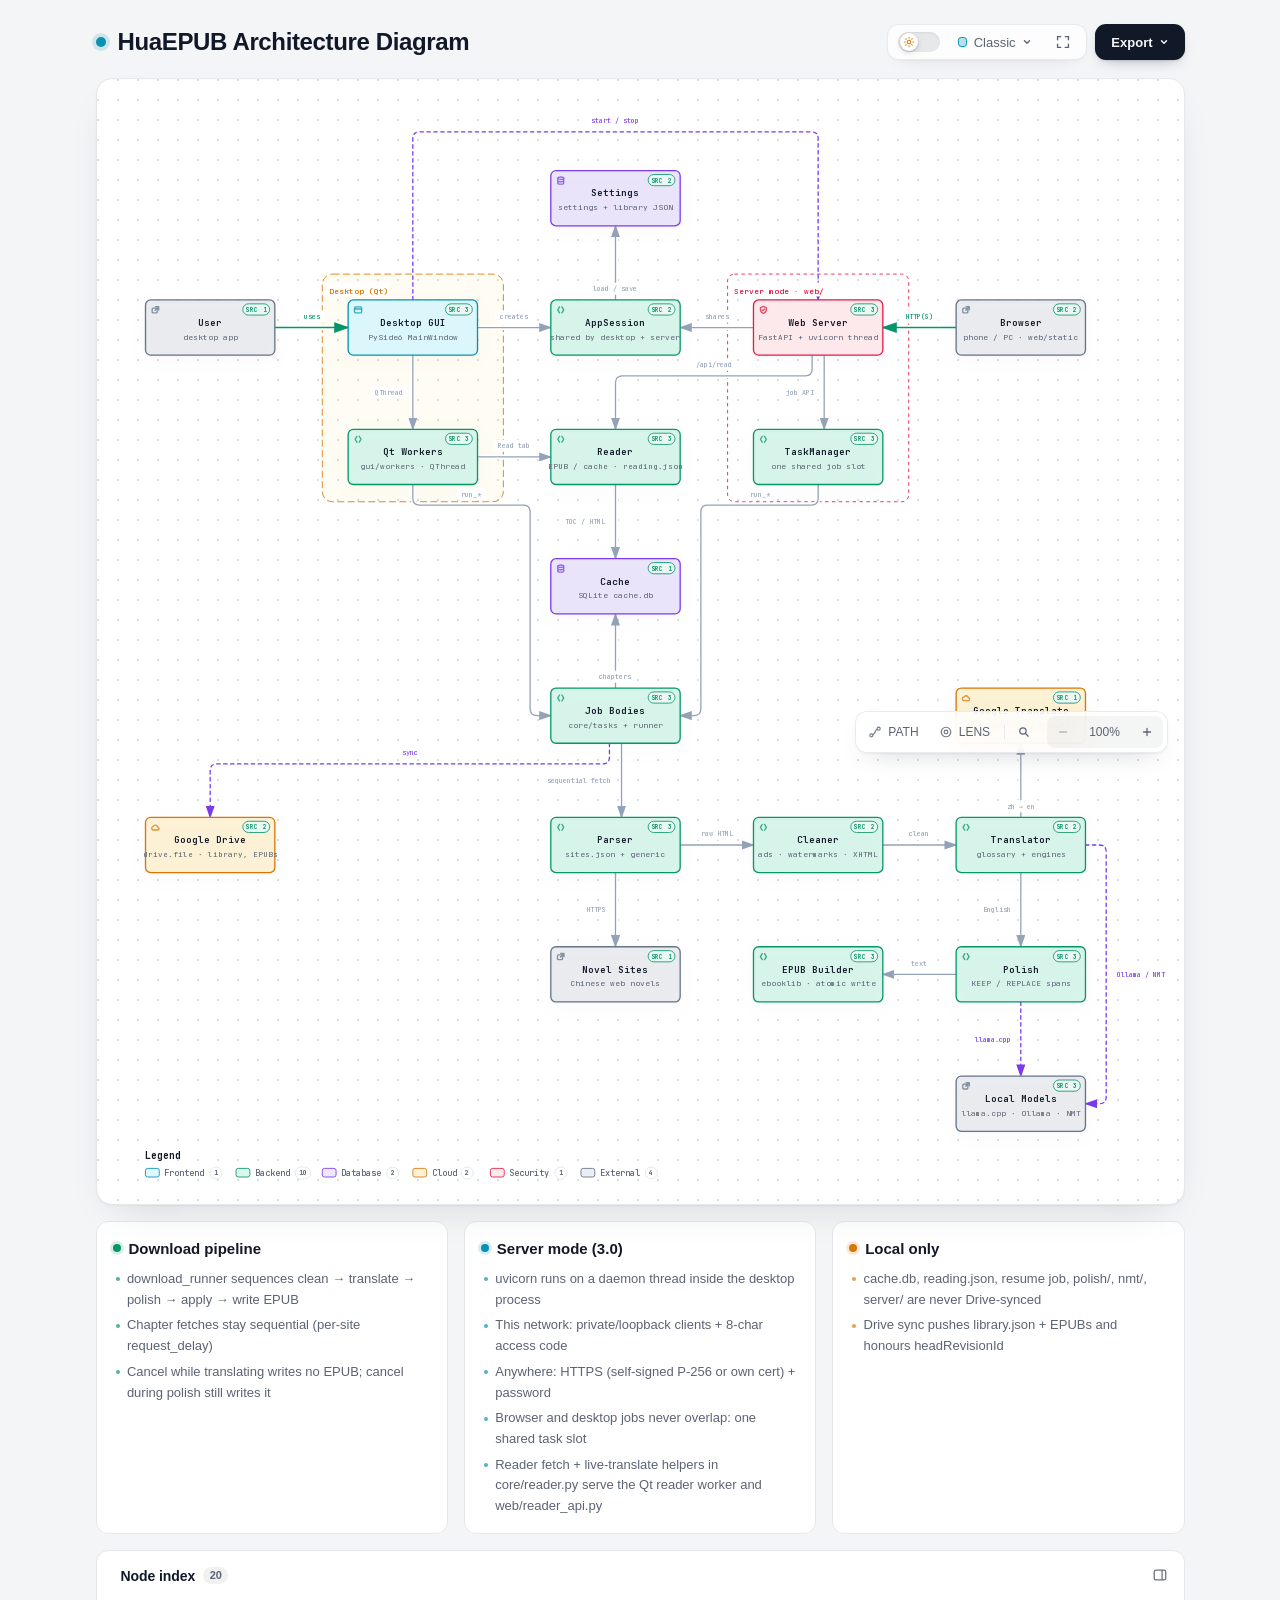
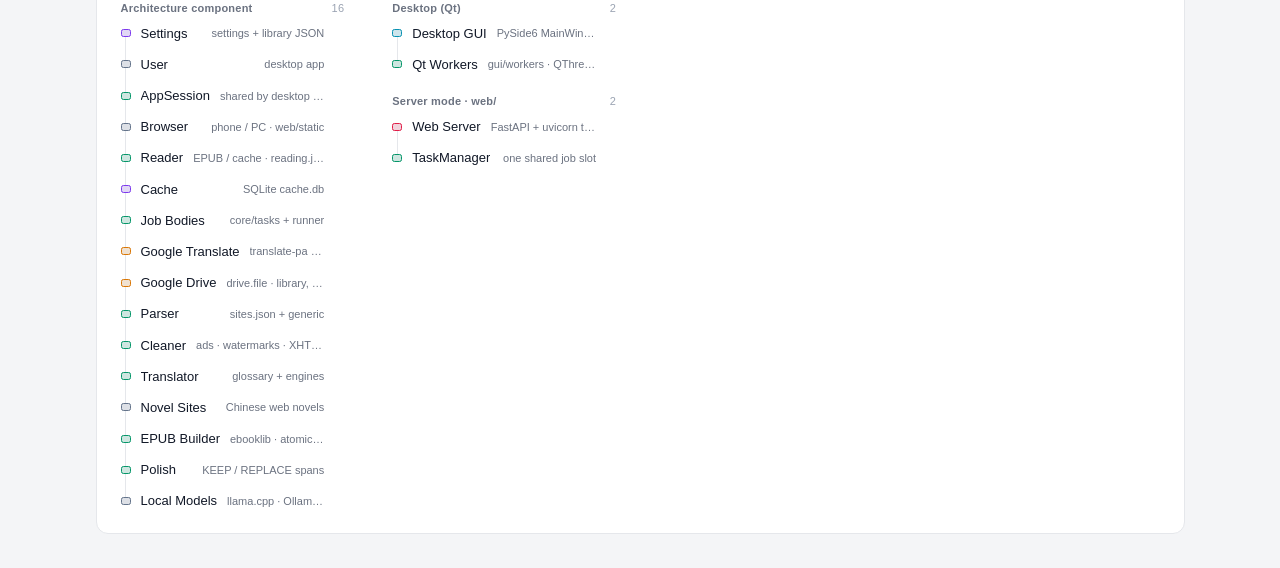
==== commit 31dd663d: "Docs: redraw the architecture diagram for 3.0 with Archify The diagram now shows server mode (FastAP" ====
--- a/docs/architecture.html
+++ b/docs/architecture.html
@@ -5,7 +5,7 @@
   <meta name="viewport" content="width=device-width, initial-scale=1.0">
   <meta name="generator" content="archify 3.0.1">
   <meta name="archify-reader-contract" content="declared-wide-v1">
-  <title>HuaEPUB Architecture Diagram</title>
+  <title>HuaEPUB Architecture Diagram Diagram</title>
   <script>
     // Resolve the theme before first paint so light-preference users don't
     // see a dark flash. The toolbar script below re-applies with UI state.
@@ -4978,17 +4978,17 @@
            data-preset-badge-blueprint="BLUEPRINT / REV 01"
            data-preset-badge-editorial="EDITORIAL / FIELD NOTE">
         <div class="pulse-dot"></div>
-        <h1>HuaEPUB Architecture</h1>
+        <h1>HuaEPUB Architecture Diagram</h1>
       </div>
     </div>
 
-
+    <script id="archify-source-evidence-data" type="application/json">{"schemaVersion":1,"verified":true,"repository":{"url":"https://github.com/joelsnl/HuaEPUB","revision":"1d6a3e757f271b025fe5033e375fdfe915268f69","shortRevision":"1d6a3e7","label":"joelsnl/HuaEPUB","linkMode":"local-only"},"referenceCount":46,"nodes":{"settings":[{"path":"core/settings.py","line":236,"endLine":261,"label":"atomic settings write"},{"path":"core/session.py","line":18,"endLine":26,"label":"settings + LibraryStore"}],"user":[{"path":"app.py","line":15,"endLine":19,"label":"entry point"}],"gui":[{"path":"gui/app.py","line":17,"endLine":38,"label":"QApplication + MainWindow"},{"path":"gui/main_window.py","line":85,"endLine":86,"label":"creates AppSession"},{"path":"gui/window/server_actions.py","line":51,"endLine":56,"label":"owns ServerHost"}],"session":[{"path":"core/session.py","line":1,"endLine":26,"label":"Qt-free shared state"},{"path":"web/host.py","line":90,"endLine":102,"label":"ServerHost keeps session"}],"webserver":[{"path":"web/host.py","line":108,"endLine":185,"label":"ServerHost.start"},{"path":"web/server.py","line":133,"endLine":171,"label":"guard middleware"},{"path":"web/auth.py","line":135,"endLine":177,"label":"code / password / cookie"}],"browser":[{"path":"web/static/index.html","line":309,"endLine":315,"label":"browser app scripts"},{"path":"web/static/app.js","line":43,"endLine":48,"label":"fetch with X-HuaEPUB"}],"workers":[{"path":"gui/workers/download_worker.py","line":21,"endLine":60,"label":"thin wrapper over tasks"},{"path":"gui/workers/reader_worker.py","line":9,"endLine":55,"label":"uses shared reader helpers"},{"path":"gui/window/worker_host.py","line":1,"endLine":30,"label":"QThread host"}],"reader":[{"path":"core/reader.py","line":280,"endLine":345,"label":"resolve_reader_book"},{"path":"core/reader.py","line":373,"endLine":411,"label":"shared fetch + live translate"},{"path":"core/reading.py","line":1,"endLine":44,"label":"reading.json position"}],"taskmgr":[{"path":"web/tasks.py","line":1,"endLine":8,"label":"one task slot"},{"path":"web/tasks.py","line":246,"endLine":273,"label":"start / Busy"},{"path":"web/books.py","line":80,"endLine":94,"label":"calls core.tasks"}],"cache":[{"path":"core/cache.py","line":57,"endLine":110,"label":"NovelCache tables"}],"pipeline":[{"path":"core/tasks.py","line":114,"endLine":187,"label":"download_one_novel"},{"path":"core/download_runner.py","line":722,"endLine":750,"label":"translate_then_build"},{"path":"core/tasks.py","line":557,"endLine":569,"label":"run_drive_sync"}],"google":[{"path":"core/translator.py","line":128,"endLine":142,"label":"Google endpoints"}],"drive":[{"path":"core/drive_sync.py","line":49,"endLine":49,"label":"drive.file scope"},{"path":"core/drive_sync.py","line":805,"endLine":850,"label":"push_library revision check"}],"parser":[{"path":"core/parser.py","line":243,"endLine":260,"label":"parser registry"},{"path":"parsers/__init__.py","line":1,"endLine":15,"label":"JSON first, generic last"},{"path":"core/download_runner.py","line":530,"endLine":675,"label":"sequential fetch + cache"}],"cleaner":[{"path":"core/cleaner.py","line":127,"endLine":130,"label":"ContentCleaner"},{"path":"core/cleaner.py","line":593,"endLine":600,"label":"clean_html"}],"translator":[{"path":"core/translation/novel_translator.py","line":56,"endLine":130,"label":"NovelTranslator"},{"path":"core/download_runner.py","line":975,"endLine":990,"label":"translate_texts_with_retry"}],"sites":[{"path":"parsers/sites.json","line":1,"endLine":3,"label":"site selectors"}],"epub":[{"path":"core/epub_builder.py","line":55,"endLine":60,"label":"write_epub_atomic"},{"path":"core/epub_builder.py","line":406,"endLine":412,"label":"TranslatedEPUBBuilder"},{"path":"core/download_runner.py","line":1021,"endLine":1039,"label":"apply + build"}],"polish":[{"path":"core/translator.py","line":1334,"endLine":1350,"label":"polish_texts"},{"path":"core/local_polish.py","line":1,"endLine":7,"label":"llama.cpp + Qwen GGUF"},{"path":"core/download_runner.py","line":991,"endLine":1015,"label":"polish pass"}],"ml":[{"path":"core/polish/serve.py","line":37,"endLine":37,"label":"llama-server :8080"},{"path":"core/translator.py","line":682,"endLine":730,"label":"Ollama /api/chat"},{"path":"core/translation/nmt.py","line":1,"endLine":55,"label":"CTranslate2 opus-mt"}]}}</script>
     <script id="archify-i18n-data" type="application/json">{"locale":"en","messages":{"viewer.kind.frontend":"Frontend","viewer.kind.backend":"Backend","viewer.kind.database":"Database","viewer.kind.cloud":"Cloud","viewer.kind.security":"Security","viewer.kind.messagebus":"Message bus","viewer.kind.external":"External","viewer.kind.neutral":"Neutral","viewer.kind.node":"Node","viewer.kind.start":"Start","viewer.kind.active":"Active","viewer.kind.waiting":"Waiting","viewer.kind.decision":"Decision","viewer.kind.success":"Success","viewer.kind.failure":"Failure","viewer.toolbar.actions":"Diagram actions","viewer.theme.toggle.title":"Toggle theme (T)","viewer.theme.toggle":"Toggle color theme","viewer.theme.dark":"Dark","viewer.theme.light":"Light","viewer.preset.choose.title":"Choose visual style (S cycles)","viewer.preset.choose":"Choose visual style","viewer.preset.style":"Style","viewer.preset.menu":"Visual style","viewer.preset.identity":"Visual identity","viewer.preset.cycles":"to cycle","viewer.preset.classic":"Classic","viewer.preset.classic.short":"Classic","viewer.preset.classic.hint":"Stable technical default","viewer.preset.flow":"Signal Flow","viewer.preset.flow.short":"Flow","viewer.preset.flow.hint":"Motion-forward presentation","viewer.preset.blueprint":"Blueprint","viewer.preset.blueprint.hint":"Engineering review","viewer.preset.editorial":"Editorial","viewer.preset.editorial.hint":"Publication and launch notes","viewer.preset.badge.signalFlow":"SIGNAL FLOW","viewer.preset.badge.blueprint":"BLUEPRINT / REV 01","viewer.preset.badge.editorial":"EDITORIAL / FIELD NOTE","viewer.preset.badge.editorialPlate":"ARCHIFY / PLATE 04","viewer.preset.current":"Visual style: {style}. Choose visual style","viewer.motion.live":"Live","viewer.motion.still":"Still","viewer.motion.pause":"Pause motion","viewer.motion.resume":"Resume motion","viewer.motion.reduced":"Motion paused by reduced-motion preference","viewer.motion.hidden":"Motion paused while this page is hidden","viewer.motion.yielding":"Pause motion; currently yielding to {owner}","viewer.motion.yielding.title":"Live preview enabled · yielding to {owner}","viewer.owner.route":"Route Probe","viewer.owner.lens":"Semantic Lens","viewer.owner.relationship":"Relationship Preview","viewer.owner.intent":"Intent Trace","viewer.owner.focus":"semantic focus","viewer.owner.legend":"legend preview","viewer.owner.reader":"reader interaction","viewer.present.enter":"Enter presentation stage","viewer.present.enter.title":"Presentation stage (F)","viewer.present.exit":"Exit presentation stage","viewer.present.exit.title":"Exit presentation stage (F or Escape)","viewer.present.present":"Present","viewer.present.exit.label":"Exit","viewer.export.button":"Export","viewer.export.button.title":"Export diagram (E)","viewer.export.diagram":"Export diagram","viewer.export.menu":"Export","viewer.export.subtitle":"Portable, clean outputs","viewer.export.share":"Share","viewer.export.shareCard":"Share Card","viewer.export.routeShareCard":"Route Share Card","viewer.export.reachShareCard":"Reach Share Card","viewer.export.copyDiagram":"Copy diagram","viewer.export.clipboardPng":"PNG to clipboard","viewer.export.raster":"Raster images","viewer.export.image":"Image","viewer.export.lossless":"Lossless image","viewer.export.compact":"Compact image","viewer.export.modern":"Modern image","viewer.export.vectorMotion":"Vector and motion","viewer.export.vectorMotion.heading":"Vector \u0026 motion","viewer.export.editable":"Editable vector","viewer.export.svg.auto":"SVG · Auto","viewer.export.svg.auto.hint":"Matches host theme","viewer.export.svg.light":"SVG · Light","viewer.export.svg.light.hint":"Always light","viewer.export.svg.dark":"SVG · Dark","viewer.export.svg.dark.hint":"Always dark","viewer.export.motion6s":"6s motion","viewer.export.unsupported":"Not supported by this browser","viewer.export.clipboardUnsupported":"Clipboard image write not supported by this browser","viewer.export.clipboardUnsupported.short":"Clipboard image write not supported in this browser.","viewer.export.motionUnavailable":"Motion capture unavailable in this browser","viewer.export.webmUnavailable":"WebM unavailable in this browser","viewer.export.failed":"Export failed: {message}","viewer.export.unknownVariant":"Unknown Share Card variant: {variant}","viewer.export.routeRequired":"Trace a route before exporting a Route Share Card","viewer.export.reachRequired":"Trace authored reach before exporting a Reach Share Card","viewer.export.unknown":"unknown","viewer.export.routeFailed":"Route Share Card export failed: {message}","viewer.export.reachFailed":"Reach Share Card export failed: {message}","viewer.export.copyFailed":"Copy failed: {message}","viewer.export.copiedPng":"Copied PNG to clipboard","viewer.export.downloadedRoute":"Downloaded Route Share Card","viewer.export.downloadedReach":"Downloaded Reach Share Card","viewer.export.downloadedWebm":"Downloaded WebM","viewer.export.recording":"Recording 6 seconds of motion…","viewer.export.card.routeSummary.one":"Path: {source} → {target} · {count} step","viewer.export.card.routeSummary.other":"Path: {source} → {target} · {count} steps","viewer.export.card.reachSummary":"Authored {direction} from {origin} · {nodes} · {links} · max {hops}","viewer.export.card.node.one":"{count} node","viewer.export.card.node.other":"{count} nodes","viewer.export.card.link.one":"{count} link","viewer.export.card.link.other":"{count} links","viewer.export.card.hop.one":"{count} hop","viewer.export.card.hop.other":"{count} hops","viewer.export.card.routeBadge":"ARCHIFY · ROUTE · {hops}","viewer.export.card.reachBadge":"ARCHIFY · {direction} REACH","viewer.export.direction.upstream":"Upstream","viewer.export.direction.downstream":"Downstream","viewer.export.error.canvasUnavailable":"Canvas unavailable for {label}","viewer.export.error.contextUnavailable":"2D canvas context unavailable for {label}","viewer.export.error.toBlobUnavailable":"canvas.toBlob unavailable for {label}","viewer.export.error.toBlobNull":"canvas.toBlob returned no data for {label}","viewer.export.error.variantsCombined":"Share Card variants cannot be combined","viewer.export.error.viewerState":"Share Card export could not remove temporary viewer state","viewer.export.error.routeState":"Route Card export could not preserve the resolved route safely","viewer.export.error.reachState":"Reach Card export could not preserve authored reach safely","viewer.export.error.webmRequirements":"WebM motion export requires a trace animation and browser MediaRecorder support","viewer.export.error.mediaRecorder":"MediaRecorder failed","viewer.export.error.emptyWebm":"MediaRecorder produced an empty WebM","viewer.export.error.webmBackground":"SVG background could not be loaded for WebM export","viewer.guide.title":"Explore this system","viewer.focus.selectedNodes":"{count} selected nodes","viewer.guide.eyebrow":"Diagram guide","viewer.guide.close":"Close diagram guide","viewer.guide.inspecting":"Inspecting compiled semantics","viewer.guide.actions":"Diagram exploration actions","viewer.guide.find":"Find any node","viewer.guide.find.hint":"Search labels, responsibilities, kinds, and stable IDs.","viewer.guide.route":"Trace a route","viewer.guide.route.aria":"Trace a directed route","viewer.guide.route.hint":"Ask how two semantic nodes connect in authored direction.","viewer.guide.map":"See the whole system","viewer.guide.map.hint":"Open Semantic Radar with a live viewport and stable nodes.","viewer.guide.lens":"Compare semantic kinds","viewer.guide.lens.hint":"Count roles, reveal their traffic, and compare direct authored links.","viewer.guide.present":"Enter Presentation Stage","viewer.guide.present.hint":"Give the live diagram the viewport without changing export.","viewer.guide.shortcuts":"Additional keyboard shortcuts","viewer.guide.shortcut.export":"Export","viewer.guide.shortcut.theme":"Theme","viewer.guide.shortcut.style":"Style","viewer.guide.shortcut.reset":"Reset","viewer.guide.shortcut.zoomIn":"Zoom in","viewer.guide.shortcut.zoomOut":"Zoom out","viewer.guide.shortcut.close":"Close","viewer.guide.facts":"{nodes} · {relationships}","viewer.guide.fact.node.one":"{count} semantic node","viewer.guide.fact.node.other":"{count} semantic nodes","viewer.guide.fact.relationship.one":"{count} relationship","viewer.guide.fact.relationship.other":"{count} relationships","viewer.guide.open":"Open diagram guide","viewer.finder.title":"Find a node","viewer.finder.close":"Close node finder","viewer.finder.placeholder":"Search labels or IDs","viewer.finder.search":"Search diagram nodes","viewer.finder.results":"Diagram nodes","viewer.finder.empty":"No matching nodes","viewer.finder.result.focus":"Focus {label}","viewer.finder.result.routeStart":"Choose {label} as route start","viewer.finder.result.routeTarget":"Choose {label} as route destination, {links}","viewer.finder.status.empty":"No matching nodes","viewer.finder.status.count.one":"{count} matching node","viewer.finder.status.count.other":"{count} matching nodes","viewer.finder.noun.nodes":"nodes","viewer.finder.link.one":"{count} link","viewer.finder.link.other":"{count} links","viewer.finder.result.focus.one":"Focus {label}, {count} related connection","viewer.finder.result.focus.other":"Focus {label}, {count} related connections","viewer.finder.status.filtered":"{visible} of {available} {noun}","viewer.finder.status.all":"{available} {noun}","viewer.passport.eyebrow":"Semantic passport","viewer.passport.metadata":"Node metadata","viewer.passport.evidence":"Verified source evidence","viewer.passport.verified":"Verified source","viewer.passport.verificationScope":"Verified against local Git at the pinned revision. Remote access has not been checked.","viewer.passport.reach":"Authored reach","viewer.passport.reach.trace":"Trace authored reachability","viewer.passport.upstream":"Upstream","viewer.passport.downstream":"Downstream","viewer.passport.upstream.trace":"Trace upstream authored reachability","viewer.passport.downstream.trace":"Trace downstream authored reachability","viewer.passport.close":"Close semantic passport","viewer.passport.move":"Move semantic passport. Drag, use arrow keys, or press Home to reset.","viewer.passport.copy":"Copy link","viewer.passport.copy.focus":"Copy link to focused node","viewer.passport.relations":"Relations","viewer.passport.relations.show":"Show connected relationships","viewer.passport.relations.hide":"Hide connected relationships","viewer.passport.relations.list":"Connected relationships","viewer.passport.copyRelation":"Copy relation","viewer.passport.copyNode":"Copy node","viewer.passport.copyPinned":"Copy link to pinned relationship","viewer.passport.copySource":"Copy link to source node","viewer.passport.copy.focused.success":"Focused node link copied","viewer.passport.copy.pinned.success":"Pinned relationship link copied","viewer.passport.copy.focused.failed":"Could not copy focused node link","viewer.passport.copy.pinned.failed":"Could not copy pinned relationship link","viewer.passport.relationship.none":"No connected relationships","viewer.passport.relationship.count.one":"{count} relation","viewer.passport.relationship.count.other":"{count} relations","viewer.passport.relationship.show.one":"Show {count} connected relationship","viewer.passport.relationship.show.other":"Show {count} connected relationships","viewer.passport.relationship.summary":"{out} outgoing · {in} incoming{loops}","viewer.passport.relationship.loops":" · {count} loop","viewer.passport.relationship.explorer":"Direct relationship explorer","viewer.passport.relationship.help":"Use arrow keys to explore relationships. Press Enter or Space to pin details; Escape clears.","viewer.passport.relationship.loopsBack":"loops back","viewer.passport.relationship.connectsTo":"connects to","viewer.passport.relationship.connectsFrom":"connects from","viewer.passport.relationship.pinned":"Pinned relationship · {from} → {to} · {label}","viewer.passport.relationship.inspect":"Inspect relationship {index} of {total}: {from} to {to}, {label}. Press Enter for details.","viewer.passport.relationship.group.out":"Outgoing","viewer.passport.relationship.group.in":"Incoming","viewer.passport.relationship.group.loop":"Self loops","viewer.passport.relationship.row":"{group}: {relationship}, {neighbor}","viewer.passport.relationship.direction.out":"OUT →","viewer.passport.relationship.direction.in":"← IN","viewer.passport.relationship.direction.loop":"LOOP","viewer.passport.sourceCount.one":"{count} verified source reference","viewer.passport.sourceCount.other":"{count} verified source references","viewer.passport.sourceMarker":"SRC","viewer.passport.beacon.one":"{count} verified source; focus this node to inspect","viewer.passport.beacon.other":"{count} verified sources; focus this node to inspect","viewer.passport.repository.open":"Open verified repository revision {revision}","viewer.passport.source.open":"Open verified source {path} at revision {revision}","viewer.passport.source.openLink":"Open ↗","viewer.passport.reach.upstream.one":"Trace {count} upstream authored node","viewer.passport.reach.upstream.other":"Trace {count} upstream authored nodes","viewer.passport.reach.downstream.one":"Trace {count} downstream authored node","viewer.passport.reach.downstream.other":"Trace {count} downstream authored nodes","viewer.passport.reach.noUpstream":"No upstream authored nodes","viewer.passport.reach.noDownstream":"No downstream authored nodes","viewer.passport.reach.status":"{direction} · {nodes} nodes · {links} links · max {hops} hops","viewer.route.eyebrow":"Path","viewer.route.start":"Click where the path starts","viewer.route.start.find":"Find start","viewer.route.start.find.aria":"Find a route start","viewer.route.copy":"Copy link","viewer.route.copy.aria":"Copy link to traced route","viewer.route.clear":"Clear","viewer.route.clear.aria":"Clear route probe","viewer.route.traced":"Path","viewer.route.pickTwo":"Click two nodes on the diagram","viewer.route.pickOne":"Click a node on the diagram","viewer.route.controls":"Route journey controls","viewer.route.previous":"Previous route position","viewer.route.play":"Play route journey","viewer.route.pause":"Pause route journey","viewer.route.replay":"Replay route journey","viewer.route.next":"Next route position","viewer.route.journey":"Journey","viewer.route.pause.label":"Pause","viewer.route.replay.label":"Replay","viewer.route.overview":"Overview","viewer.route.overview.aria":"Show complete route overview","viewer.route.instructions":"Click a start, then an end. Paths follow the arrows.","viewer.route.destination":"Where does the path from {label} end?","viewer.route.destination.find":"Find target","viewer.route.destination.find.aria":"Find a reachable route destination","viewer.route.differentDestination":"Choose a different destination","viewer.route.distinct":"Pick two different nodes.","viewer.route.unreachable":"Cannot reach {label} from here","viewer.route.unreachable.detail":"{target} cannot be reached from {source} along the arrows. Pick a highlighted node.","viewer.route.start.instructions":"Next, pick the end. Only nodes you can reach will light up.","viewer.route.copy.success":"Traced route link copied","viewer.route.copy.failed":"Could not copy traced route link","viewer.route.position":"Route position {index} of {total}: {label}","viewer.route.step":"Step {index} of {total} · {phase} · {label}","viewer.route.motionRequired":"Automatic journey requires Live motion","viewer.route.trigger.clear":"Clear traced route","viewer.route.overview.status":"{nodes} · {hops} · shortest path","viewer.route.overview.node.one":"{count} node","viewer.route.overview.node.other":"{count} nodes","viewer.route.overview.hop.one":"{count} step","viewer.route.overview.hop.other":"{count} steps","viewer.route.phase.playing":"Playing","viewer.route.phase.complete":"Complete","viewer.route.phase.inspecting":"Inspecting","viewer.route.destination.count.one":"{count} reachable node is highlighted. Click it.","viewer.route.destination.count.other":"{count} reachable nodes are highlighted. Click one.","viewer.route.noOutgoing":"No arrows lead out of this node. Clear it and pick another start.","viewer.route.result.title":"{source} to {target}","viewer.route.finder.source.title":"Choose route start","viewer.route.finder.source.placeholder":"Search route sources","viewer.route.finder.source.empty":"No matching route sources","viewer.route.finder.source.results":"Nodes that can start a route","viewer.route.finder.source.noun":"route sources","viewer.route.finder.source.badge":"start","viewer.route.finder.target.title":"Destination from {label}","viewer.route.finder.target.placeholder":"Search reachable destinations","viewer.route.finder.target.empty":"No matching reachable destinations","viewer.route.finder.target.results":"Reachable route destinations","viewer.route.finder.target.noun":"reachable destinations","viewer.route.hop.one":"{count} hop","viewer.route.hop.other":"{count} hops","viewer.lens.eyebrow":"Semantic lens","viewer.lens.title":"Compare system roles","viewer.lens.close":"Close semantic lens","viewer.lens.instruction":"Choose up to two semantic kinds. One reveals its real traffic; two compare only direct authored relationships.","viewer.lens.kinds":"Semantic kinds","viewer.lens.choose":"Choose a kind to inspect its nodes and touching relationships.","viewer.lens.copy":"Copy link to semantic lens","viewer.lens.clear":"Clear semantic lens","viewer.lens.open":"Open semantic lens","viewer.lens.openActive":"Open active semantic lens","viewer.lens.legend":"Semantic legend","viewer.lens.legend.inspect.one":"Inspect {label}, {count} node","viewer.lens.legend.inspect.other":"Inspect {label}, {count} nodes","viewer.lens.kind.count.one":"{label}, {count} node","viewer.lens.kind.count.other":"{label}, {count} nodes","viewer.lens.compare.one":"{first} → {second}: {forward} · {second} → {first}: {reverse} · {count} direct relationship","viewer.lens.compare.other":"{first} → {second}: {forward} · {second} → {first}: {reverse} · {count} direct relationships","viewer.lens.single":"{nodes} · {relationships} · connected peers remain visible","viewer.lens.node.one":"{count} {label} node","viewer.lens.node.other":"{count} {label} nodes","viewer.lens.relationship.one":"{count} touching relationship","viewer.lens.relationship.other":"{count} touching relationships","viewer.radar.title":"Semantic radar","viewer.radar.building":"Building overview","viewer.radar.openFull":"Open full semantic radar","viewer.radar.open":"Open radar","viewer.radar.close":"Close semantic radar","viewer.radar.surface":"Diagram overview. Click a node to focus it, or use arrow keys to pan.","viewer.radar.click":"Click node","viewer.radar.drag":"Drag to pan","viewer.radar.space":"Semantic radar needs more MAP space.","viewer.radar.nodes":"Semantic diagram radar nodes","viewer.radar.focus":"Focus {label} from Semantic Radar","viewer.radar.status":"{count} nodes · {viewport}","viewer.radar.fullMap":"{count} nodes · full map","viewer.radar.compacted":"Radar compacted to avoid covering the Semantic Passport or MAP controls.","viewer.radar.cancelWaiting":"Cancel semantic radar waiting for more MAP space","viewer.radar.needsSpace":"Semantic radar needs more visible MAP space","viewer.radar.viewport.full":"full map","viewer.radar.viewport.width":"{percent}% width","viewer.radar.viewport.scale":"{percent}% viewport","viewer.nav.controls":"Diagram view controls","viewer.nav.route":"Trace a directed route","viewer.nav.route.title":"Trace route (R)","viewer.nav.route.short":"PATH","viewer.nav.radar":"Open semantic radar","viewer.nav.radar.title":"Semantic radar (M)","viewer.nav.radar.short":"MAP","viewer.nav.lens":"Open semantic lens","viewer.nav.lens.title":"Semantic lens (L)","viewer.nav.lens.short":"LENS","viewer.nav.find":"Find a node","viewer.nav.find.title":"Find a node (/)","viewer.outline.title":"Node index","viewer.rail.show":"Notes \u0026 index","viewer.rail.controls":"Side panel","viewer.rail.collapse":"Collapse side panel","viewer.rail.bottom":"Move panel below the diagram","viewer.rail.right":"Move panel beside the diagram","viewer.nav.guide":"Open diagram guide","viewer.nav.guide.title":"Diagram guide (?)","viewer.nav.zoomOut":"Zoom out","viewer.nav.zoomOut.title":"Zoom out (-)","viewer.nav.reset":"Reset diagram view","viewer.nav.reset.title":"Reset view (0)","viewer.nav.read":"READ","viewer.nav.zoomIn":"Zoom in","viewer.nav.zoomIn.title":"Zoom in (+)","viewer.nav.camera":"{hint}. Reset diagram view","viewer.nav.camera.title":"{semantic}{hint} · reset view (0)","viewer.nav.camera.semantic":"Semantic camera active · ","viewer.nav.level.map":"MAP","viewer.nav.level.read":"READ","viewer.nav.level.full":"FULL","viewer.nav.level.auto":"AUTO","viewer.nav.detail.map":"Zoom in to reveal relationship labels and node context","viewer.nav.detail.read":"Zoom in again to reveal tags and annotations","viewer.nav.detail.full":"Full diagram detail","viewer.intent.summary":"{label}. {out} outgoing, {in} incoming{loops}. {total} connections. Press Enter for details.","viewer.intent.loops":", {count} self loop","viewer.common.copied":"Copied","viewer.common.copyFailed":"Copy failed","viewer.common.copyLink":"Copy link","viewer.common.clear":"Clear","viewer.common.close":"Close"}}</script>
     <!-- Main Diagram -->
     <div class="diagram-container" data-detail-level="read"
          data-preset-badge-editorial-plate="ARCHIFY / PLATE 04">
-      <svg viewBox="0 0 990 518" role="img" lang="en" aria-labelledby="archify-diagram-title archify-diagram-description" data-preset="classic" data-quality-profile="showcase" data-reader-fit="intrinsic-height" data-reader-min-text="7.5" data-reader-primary-text="14">
-        <title id="archify-diagram-title">HuaEPUB Architecture</title>
+      <svg viewBox="0 0 1228 1272" role="img" lang="en" aria-labelledby="archify-diagram-title archify-diagram-description" data-preset="classic" data-quality-profile="showcase" data-reader-fit="intrinsic-height" data-reader-min-text="7.5" data-reader-primary-text="14">
+        <title id="archify-diagram-title">HuaEPUB Architecture Diagram</title>
         <desc id="archify-diagram-description">An architecture diagram generated by Archify.</desc>
         <!-- Definitions -->
         <defs>
@@ -5013,266 +5013,472 @@
         <rect width="100%" height="100%" fill="url(#grid)" />
 
         <!-- Boundaries (behind everything) -->
-        <rect data-graph-role="structural-frame" data-composition-frame-kind="region" data-composition-frame-id="0" data-composition-frame-label="Presentation" x="120" y="20" width="260" height="130" rx="12" class="c-region" stroke-width="1"/>
-
-        <rect data-graph-role="structural-frame" data-composition-frame-kind="region" data-composition-frame-id="1" data-composition-frame-label="Orchestration" x="120" y="140" width="260" height="130" rx="12" class="c-region" stroke-width="1"/>
-
-        <rect data-graph-role="structural-frame" data-composition-frame-kind="region" data-composition-frame-id="2" data-composition-frame-label="Processing" x="370" y="20" width="390" height="350" rx="12" class="c-region" stroke-width="1"/>
-
-        <rect data-graph-role="structural-frame" data-composition-frame-kind="region" data-composition-frame-id="3" data-composition-frame-label="Storage" x="370" y="100" width="390" height="350" rx="12" class="c-region" stroke-width="1"/>
-
-        <rect data-graph-role="structural-frame" data-composition-frame-kind="region" data-composition-frame-id="4" data-composition-frame-label="External" x="750" y="20" width="200" height="270" rx="12" class="c-region" stroke-width="1"/>
+        <rect data-graph-role="structural-frame" data-composition-frame-kind="region" data-composition-frame-id="0" data-composition-frame-label="Desktop (Qt)" x="245" y="210" width="210" height="264" rx="12" class="c-region" stroke-width="1"/>
+
+        <rect data-graph-role="structural-frame" data-composition-frame-kind="security-group" data-composition-frame-id="1" data-composition-frame-label="Server mode · web/" x="715" y="210" width="210" height="264" rx="8" class="c-security-group" stroke-width="1"/>
 
         <!-- Connection paths (before components for correct z-order) -->
         <g data-graph-role="automatic-crossover" style="--step:0">
-          <path data-graph-role="automatic-crossover-underlay" d="M 100 330 L 117 330 Q 125 330 125 322 L 125 98 Q 125 90 133 90 L 150 90" fill="none" stroke="var(--mask)" stroke-width="5.5" stroke-linecap="round" stroke-linejoin="round" pointer-events="none"/>
-          <path data-edge-from="user" data-edge-to="gui" data-edge-key="0" data-edge-id="user-to-gui" data-composition-points="100,330;125,330;125,90;150,90" data-composition-crossover="halo" data-composition-independent="true" d="M 100 330 L 117 330 Q 125 330 125 322 L 125 98 Q 125 90 133 90 L 150 90" class="a-default" stroke-width="1.5" marker-end="url(#arrowhead)"/>
+          <path data-graph-role="automatic-crossover-underlay" d="M 190 272 L 275 272" fill="none" stroke="var(--mask)" stroke-width="5.8" stroke-linecap="round" stroke-linejoin="round" pointer-events="none"/>
+          <path data-edge-from="user" data-edge-to="gui" data-edge-label="uses" data-edge-key="0" data-edge-id="user-uses-gui" data-composition-points="190,272;275,272" data-composition-crossover="halo" data-composition-independent="true" d="M 190 272 L 275 272" class="a-emphasis" stroke-width="1.8" marker-end="url(#arrowhead-emphasis)"/>
         </g>
         <g data-graph-role="automatic-crossover" style="--step:1">
-          <path data-graph-role="automatic-crossover-underlay" d="M 257 130 L 257 170" fill="none" stroke="var(--mask)" stroke-width="5.5" stroke-linecap="round" stroke-linejoin="round" pointer-events="none"/>
-          <path data-edge-from="gui" data-edge-to="workers" data-edge-key="1" data-edge-id="gui-to-workers" data-composition-points="257,130;257,170" data-composition-crossover="halo" data-composition-independent="true" d="M 257 130 L 257 170" class="a-default" stroke-width="1.5" marker-end="url(#arrowhead)"/>
+          <path data-graph-role="automatic-crossover-underlay" d="M 980 272 L 895 272" fill="none" stroke="var(--mask)" stroke-width="5.8" stroke-linecap="round" stroke-linejoin="round" pointer-events="none"/>
+          <path data-edge-from="browser" data-edge-to="webserver" data-edge-label="HTTP(S)" data-edge-key="1" data-edge-id="browser-to-server" data-composition-points="980,272;895,272" data-composition-crossover="halo" data-composition-independent="true" d="M 980 272 L 895 272" class="a-emphasis" stroke-width="1.8" marker-end="url(#arrowhead-emphasis)"/>
         </g>
         <g data-graph-role="automatic-crossover" style="--step:2">
-          <path data-graph-role="automatic-crossover-underlay" d="M 243 170 L 243 154 Q 243 146 251 146 L 368 146 Q 376 146 376 138 L 376 88 Q 376 80 384 80 L 400 80" fill="none" stroke="var(--mask)" stroke-width="5.5" stroke-linecap="round" stroke-linejoin="round" pointer-events="none"/>
-          <path data-edge-from="workers" data-edge-to="parser" data-edge-key="2" data-edge-id="workers-to-parser" data-composition-points="243,170;243,146;376,146;376,80;400,80" data-composition-crossover="halo" data-composition-independent="true" d="M 243 170 L 243 154 Q 243 146 251 146 L 368 146 Q 376 146 376 138 L 376 88 Q 376 80 384 80 L 400 80" class="a-default" stroke-width="1.5" marker-end="url(#arrowhead)"/>
+          <path data-graph-role="automatic-crossover-underlay" d="M 425 272 L 510 272" fill="none" stroke="var(--mask)" stroke-width="5.5" stroke-linecap="round" stroke-linejoin="round" pointer-events="none"/>
+          <path data-edge-from="gui" data-edge-to="session" data-edge-label="creates" data-edge-key="2" data-edge-id="gui-creates-session" data-composition-points="425,272;510,272" data-composition-crossover="halo" data-composition-independent="true" d="M 425 272 L 510 272" class="a-default" stroke-width="1.5" marker-end="url(#arrowhead)"/>
         </g>
         <g data-graph-role="automatic-crossover" style="--step:3">
-          <path data-graph-role="automatic-crossover-underlay" d="M 250 250 L 250 266 Q 250 274 258 274 L 368 274 Q 376 274 376 266 L 376 168 Q 376 160 384 160 L 400 160" fill="none" stroke="var(--mask)" stroke-width="5.5" stroke-linecap="round" stroke-linejoin="round" pointer-events="none"/>
-          <path data-edge-from="workers" data-edge-to="cleaner" data-edge-key="3" data-edge-id="workers-to-cleaner" data-composition-points="250,250;250,274;376,274;376,160;400,160" data-composition-crossover="halo" data-composition-independent="true" d="M 250 250 L 250 266 Q 250 274 258 274 L 368 274 Q 376 274 376 266 L 376 168 Q 376 160 384 160 L 400 160" class="a-default" stroke-width="1.5" marker-end="url(#arrowhead)"/>
+          <path data-graph-role="automatic-crossover-underlay" d="M 745 272 L 660 272" fill="none" stroke="var(--mask)" stroke-width="5.5" stroke-linecap="round" stroke-linejoin="round" pointer-events="none"/>
+          <path data-edge-from="webserver" data-edge-to="session" data-edge-label="shares" data-edge-key="3" data-edge-id="server-shares-session" data-composition-points="745,272;660,272" data-composition-crossover="halo" data-composition-independent="true" d="M 745 272 L 660 272" class="a-default" stroke-width="1.5" marker-end="url(#arrowhead)"/>
         </g>
         <g data-graph-role="automatic-crossover" style="--step:4">
-          <path data-graph-role="automatic-crossover-underlay" d="M 350 220 L 367 220 Q 375 220 375 228 L 375 232 Q 375 240 383 240 L 400 240" fill="none" stroke="var(--mask)" stroke-width="5.5" stroke-linecap="round" stroke-linejoin="round" pointer-events="none"/>
-          <path data-edge-from="workers" data-edge-to="translator" data-edge-key="4" data-edge-id="workers-to-translator" data-composition-points="350,220;375,220;375,240;400,240" data-composition-crossover="halo" data-composition-independent="true" d="M 350 220 L 367 220 Q 375 220 375 228 L 375 232 Q 375 240 383 240 L 400 240" class="a-default" stroke-width="1.5" marker-end="url(#arrowhead)"/>
+          <path data-graph-role="automatic-crossover-underlay" d="M 585 240 L 585 154" fill="none" stroke="var(--mask)" stroke-width="5.5" stroke-linecap="round" stroke-linejoin="round" pointer-events="none"/>
+          <path data-edge-from="session" data-edge-to="settings" data-edge-label="load / save" data-edge-key="4" data-edge-id="session-settings" data-composition-points="585,240;585,154" data-composition-crossover="halo" data-composition-independent="true" d="M 585 240 L 585 154" class="a-default" stroke-width="1.5" marker-end="url(#arrowhead)"/>
         </g>
-        <g data-graph-role="automatic-crossover" style="--step:5">
-          <path data-graph-role="automatic-crossover-underlay" d="M 350 234 L 366 234 Q 374 234 374 242 L 374 312 Q 374 320 382 320 L 400 320" fill="none" stroke="var(--mask)" stroke-width="5.5" stroke-linecap="round" stroke-linejoin="round" pointer-events="none"/>
-          <path data-edge-from="workers" data-edge-to="builder" data-edge-key="5" data-edge-id="workers-to-builder" data-composition-points="350,234;374,234;374,320;400,320" data-composition-crossover="halo" data-composition-independent="true" d="M 350 234 L 366 234 Q 374 234 374 242 L 374 312 Q 374 320 382 320 L 400 320" class="a-default" stroke-width="1.5" marker-end="url(#arrowhead)"/>
-        </g>
+        <path data-edge-from="gui" data-edge-to="webserver" data-edge-label="start / stop" data-edge-key="5" data-edge-id="gui-starts-server" data-composition-points="350,240;350,45;820,45;820,240" d="M 350 240 L 350 53 Q 350 45 358 45 L 812 45 Q 820 45 820 53 L 820 240" class="a-dashed" stroke-width="1.5" marker-end="url(#arrowhead-dashed)"/>
         <g data-graph-role="automatic-crossover" style="--step:6">
-          <path data-graph-role="automatic-crossover-underlay" d="M 350 194 L 366 194 Q 374 194 374 186 L 374 34 Q 374 26 382 26 L 647 26 Q 655 26 655 34 L 655 50" fill="none" stroke="var(--mask)" stroke-width="5.5" stroke-linecap="round" stroke-linejoin="round" pointer-events="none"/>
-          <path data-edge-from="workers" data-edge-to="polish" data-edge-key="6" data-edge-id="workers-to-polish" data-composition-points="350,194;374,194;374,26;655,26;655,50" data-composition-crossover="halo" data-composition-independent="true" d="M 350 194 L 366 194 Q 374 194 374 186 L 374 34 Q 374 26 382 26 L 647 26 Q 655 26 655 34 L 655 50" class="a-default" stroke-width="1.5" marker-end="url(#arrowhead)"/>
+          <path data-graph-role="automatic-crossover-underlay" d="M 350 304 L 350 390" fill="none" stroke="var(--mask)" stroke-width="5.5" stroke-linecap="round" stroke-linejoin="round" pointer-events="none"/>
+          <path data-edge-from="gui" data-edge-to="workers" data-edge-label="QThread" data-edge-key="6" data-edge-id="gui-workers" data-composition-points="350,304;350,390" data-composition-crossover="halo" data-composition-independent="true" d="M 350 304 L 350 390" class="a-default" stroke-width="1.5" marker-end="url(#arrowhead)"/>
         </g>
         <g data-graph-role="automatic-crossover" style="--step:7">
-          <path data-graph-role="automatic-crossover-underlay" d="M 550 80 L 566 80 Q 574 80 574 88 L 574 392 Q 574 400 566 400 L 550 400" fill="none" stroke="var(--mask)" stroke-width="5.5" stroke-linecap="round" stroke-linejoin="round" pointer-events="none"/>
-          <path data-edge-from="parser" data-edge-to="cache" data-edge-key="7" data-edge-id="parser-to-cache" data-composition-points="550,80;574,80;574,400;550,400" data-composition-crossover="halo" data-composition-independent="true" d="M 550 80 L 566 80 Q 574 80 574 88 L 574 392 Q 574 400 566 400 L 550 400" class="a-default" stroke-width="1.5" marker-end="url(#arrowhead)"/>
+          <path data-graph-role="automatic-crossover-underlay" d="M 827 304 L 827 390" fill="none" stroke="var(--mask)" stroke-width="5.5" stroke-linecap="round" stroke-linejoin="round" pointer-events="none"/>
+          <path data-edge-from="webserver" data-edge-to="taskmgr" data-edge-label="job API" data-edge-key="7" data-edge-id="server-jobs" data-composition-points="827,304;827,390" data-composition-crossover="halo" data-composition-independent="true" d="M 827 304 L 827 390" class="a-default" stroke-width="1.5" marker-end="url(#arrowhead)"/>
         </g>
         <g data-graph-role="automatic-crossover" style="--step:8">
-          <path data-graph-role="automatic-crossover-underlay" d="M 550 240 L 748 240 Q 756 240 756 232 L 756 88 Q 756 80 764 80 L 780 80" fill="none" stroke="var(--mask)" stroke-width="5.5" stroke-linecap="round" stroke-linejoin="round" pointer-events="none"/>
-          <path data-edge-from="translator" data-edge-to="google" data-edge-key="8" data-edge-id="translator-to-google" data-composition-points="550,240;756,240;756,80;780,80" data-composition-crossover="halo" data-composition-independent="true" d="M 550 240 L 748 240 Q 756 240 756 232 L 756 88 Q 756 80 764 80 L 780 80" class="a-default" stroke-width="1.5" marker-end="url(#arrowhead)"/>
+          <path data-graph-role="automatic-crossover-underlay" d="M 425 422 L 510 422" fill="none" stroke="var(--mask)" stroke-width="5.5" stroke-linecap="round" stroke-linejoin="round" pointer-events="none"/>
+          <path data-edge-from="workers" data-edge-to="reader" data-edge-label="Read tab" data-edge-key="8" data-edge-id="workers-reader" data-composition-points="425,422;510,422" data-composition-crossover="halo" data-composition-independent="true" d="M 425 422 L 510 422" class="a-default" stroke-width="1.5" marker-end="url(#arrowhead)"/>
         </g>
         <g data-graph-role="automatic-crossover" style="--step:9">
-          <path data-graph-role="automatic-crossover-underlay" d="M 264 250 L 264 425 Q 264 433 272 433 L 936 433 Q 944 433 944 425 L 944 168 Q 944 160 936 160 L 920 160" fill="none" stroke="var(--mask)" stroke-width="5.5" stroke-linecap="round" stroke-linejoin="round" pointer-events="none"/>
-          <path data-edge-from="workers" data-edge-to="drive" data-edge-key="9" data-edge-id="workers-to-drive" data-composition-points="264,250;264,433;944,433;944,160;920,160" data-composition-crossover="halo" data-composition-independent="true" d="M 264 250 L 264 425 Q 264 433 272 433 L 936 433 Q 944 433 944 425 L 944 168 Q 944 160 936 160 L 920 160" class="a-default" stroke-width="1.5" marker-end="url(#arrowhead)"/>
+          <path data-graph-role="automatic-crossover-underlay" d="M 813 304 L 813 320 Q 813 328 805 328 L 593 328 Q 585 328 585 336 L 585 390" fill="none" stroke="var(--mask)" stroke-width="5.5" stroke-linecap="round" stroke-linejoin="round" pointer-events="none"/>
+          <path data-edge-from="webserver" data-edge-to="reader" data-edge-label="/api/read" data-edge-key="9" data-edge-id="server-reader" data-composition-points="813,304;813,328;585,328;585,390" data-composition-crossover="halo" data-composition-independent="true" d="M 813 304 L 813 320 Q 813 328 805 328 L 593 328 Q 585 328 585 336 L 585 390" class="a-default" stroke-width="1.5" marker-end="url(#arrowhead)"/>
         </g>
         <g data-graph-role="automatic-crossover" style="--step:10">
-          <path data-graph-role="automatic-crossover-underlay" d="M 730 80 L 747 80 Q 755 80 755 88 L 755 232 Q 755 240 763 240 L 780 240" fill="none" stroke="var(--mask)" stroke-width="5.5" stroke-linecap="round" stroke-linejoin="round" pointer-events="none"/>
-          <path data-edge-from="polish" data-edge-to="ml" data-edge-key="10" data-edge-id="polish-to-ml" data-composition-points="730,80;755,80;755,240;780,240" data-composition-crossover="halo" data-composition-independent="true" d="M 730 80 L 747 80 Q 755 80 755 88 L 755 232 Q 755 240 763 240 L 780 240" class="a-default" stroke-width="1.5" marker-end="url(#arrowhead)"/>
+          <path data-graph-role="automatic-crossover-underlay" d="M 585 454 L 585 540" fill="none" stroke="var(--mask)" stroke-width="5.5" stroke-linecap="round" stroke-linejoin="round" pointer-events="none"/>
+          <path data-edge-from="reader" data-edge-to="cache" data-edge-label="TOC / HTML" data-edge-key="10" data-edge-id="reader-cache" data-composition-points="585,454;585,540" data-composition-crossover="halo" data-composition-independent="true" d="M 585 454 L 585 540" class="a-default" stroke-width="1.5" marker-end="url(#arrowhead)"/>
         </g>
         <g data-graph-role="automatic-crossover" style="--step:11">
-          <path data-graph-role="automatic-crossover-underlay" d="M 229 170 L 229 154 Q 229 146 221 146 L 155 146 Q 147 146 147 138 L 147 55 Q 147 47 155 47 L 548 47 Q 556 47 556 55 L 556 152 Q 556 160 564 160 L 580 160" fill="none" stroke="var(--mask)" stroke-width="5.5" stroke-linecap="round" stroke-linejoin="round" pointer-events="none"/>
-          <path data-edge-from="workers" data-edge-to="settings" data-edge-key="11" data-edge-id="workers-to-settings" data-composition-points="229,170;229,146;147,146;147,47;556,47;556,160;580,160" data-composition-crossover="halo" data-composition-independent="true" d="M 229 170 L 229 154 Q 229 146 221 146 L 155 146 Q 147 146 147 138 L 147 55 Q 147 47 155 47 L 548 47 Q 556 47 556 55 L 556 152 Q 556 160 564 160 L 580 160" class="a-default" stroke-width="1.5" marker-end="url(#arrowhead)"/>
+          <path data-graph-role="automatic-crossover-underlay" d="M 350 454 L 350 470 Q 350 478 358 478 L 478 478 Q 486 478 486 486 L 486 714 Q 486 722 494 722 L 510 722" fill="none" stroke="var(--mask)" stroke-width="5.5" stroke-linecap="round" stroke-linejoin="round" pointer-events="none"/>
+          <path data-edge-from="workers" data-edge-to="pipeline" data-edge-label="run_*" data-edge-key="11" data-edge-id="workers-run" data-composition-points="350,454;350,478;486,478;486,722;510,722" data-composition-crossover="halo" data-composition-independent="true" d="M 350 454 L 350 470 Q 350 478 358 478 L 478 478 Q 486 478 486 486 L 486 714 Q 486 722 494 722 L 510 722" class="a-default" stroke-width="1.5" marker-end="url(#arrowhead)"/>
         </g>
+        <g data-graph-role="automatic-crossover" style="--step:12">
+          <path data-graph-role="automatic-crossover-underlay" d="M 820 454 L 820 470 Q 820 478 812 478 L 692 478 Q 684 478 684 486 L 684 714 Q 684 722 676 722 L 660 722" fill="none" stroke="var(--mask)" stroke-width="5.5" stroke-linecap="round" stroke-linejoin="round" pointer-events="none"/>
+          <path data-edge-from="taskmgr" data-edge-to="pipeline" data-edge-label="run_*" data-edge-key="12" data-edge-id="taskmgr-run" data-composition-points="820,454;820,478;684,478;684,722;660,722" data-composition-crossover="halo" data-composition-independent="true" d="M 820 454 L 820 470 Q 820 478 812 478 L 692 478 Q 684 478 684 486 L 684 714 Q 684 722 676 722 L 660 722" class="a-default" stroke-width="1.5" marker-end="url(#arrowhead)"/>
+        </g>
+        <g data-graph-role="automatic-crossover" style="--step:13">
+          <path data-graph-role="automatic-crossover-underlay" d="M 585 690 L 585 604" fill="none" stroke="var(--mask)" stroke-width="5.5" stroke-linecap="round" stroke-linejoin="round" pointer-events="none"/>
+          <path data-edge-from="pipeline" data-edge-to="cache" data-edge-label="chapters" data-edge-key="13" data-edge-id="pipeline-cache" data-composition-points="585,690;585,604" data-composition-crossover="halo" data-composition-independent="true" d="M 585 690 L 585 604" class="a-default" stroke-width="1.5" marker-end="url(#arrowhead)"/>
+        </g>
+        <g data-graph-role="automatic-crossover" style="--step:14">
+          <path data-graph-role="automatic-crossover-underlay" d="M 592 754 L 592 840" fill="none" stroke="var(--mask)" stroke-width="5.5" stroke-linecap="round" stroke-linejoin="round" pointer-events="none"/>
+          <path data-edge-from="pipeline" data-edge-to="parser" data-edge-label="sequential fetch" data-edge-key="14" data-edge-id="pipeline-parser" data-composition-points="592,754;592,840" data-composition-crossover="halo" data-composition-independent="true" d="M 592 754 L 592 840" class="a-default" stroke-width="1.5" marker-end="url(#arrowhead)"/>
+        </g>
+        <g data-graph-role="automatic-crossover" style="--step:15">
+          <path data-graph-role="automatic-crossover-underlay" d="M 578 754 L 578 770 Q 578 778 570 778 L 123 778 Q 115 778 115 786 L 115 840" fill="none" stroke="var(--mask)" stroke-width="5.5" stroke-linecap="round" stroke-linejoin="round" pointer-events="none"/>
+          <path data-edge-from="pipeline" data-edge-to="drive" data-edge-label="sync" data-edge-key="15" data-edge-id="pipeline-drive" data-composition-points="578,754;578,778;115,778;115,840" data-composition-crossover="halo" data-composition-independent="true" d="M 578 754 L 578 770 Q 578 778 570 778 L 123 778 Q 115 778 115 786 L 115 840" class="a-dashed" stroke-width="1.5" marker-end="url(#arrowhead-dashed)"/>
+        </g>
+        <g data-graph-role="automatic-crossover" style="--step:16">
+          <path data-graph-role="automatic-crossover-underlay" d="M 585 904 L 585 990" fill="none" stroke="var(--mask)" stroke-width="5.5" stroke-linecap="round" stroke-linejoin="round" pointer-events="none"/>
+          <path data-edge-from="parser" data-edge-to="sites" data-edge-label="HTTPS" data-edge-key="16" data-edge-id="parser-sites" data-composition-points="585,904;585,990" data-composition-crossover="halo" data-composition-independent="true" d="M 585 904 L 585 990" class="a-default" stroke-width="1.5" marker-end="url(#arrowhead)"/>
+        </g>
+        <g data-graph-role="automatic-crossover" style="--step:17">
+          <path data-graph-role="automatic-crossover-underlay" d="M 660 872 L 745 872" fill="none" stroke="var(--mask)" stroke-width="5.5" stroke-linecap="round" stroke-linejoin="round" pointer-events="none"/>
+          <path data-edge-from="parser" data-edge-to="cleaner" data-edge-label="raw HTML" data-edge-key="17" data-edge-id="parser-cleaner" data-composition-points="660,872;745,872" data-composition-crossover="halo" data-composition-independent="true" d="M 660 872 L 745 872" class="a-default" stroke-width="1.5" marker-end="url(#arrowhead)"/>
+        </g>
+        <g data-graph-role="automatic-crossover" style="--step:18">
+          <path data-graph-role="automatic-crossover-underlay" d="M 895 872 L 980 872" fill="none" stroke="var(--mask)" stroke-width="5.5" stroke-linecap="round" stroke-linejoin="round" pointer-events="none"/>
+          <path data-edge-from="cleaner" data-edge-to="translator" data-edge-label="clean" data-edge-key="18" data-edge-id="cleaner-translator" data-composition-points="895,872;980,872" data-composition-crossover="halo" data-composition-independent="true" d="M 895 872 L 980 872" class="a-default" stroke-width="1.5" marker-end="url(#arrowhead)"/>
+        </g>
+        <g data-graph-role="automatic-crossover" style="--step:19">
+          <path data-graph-role="automatic-crossover-underlay" d="M 1055 840 L 1055 754" fill="none" stroke="var(--mask)" stroke-width="5.5" stroke-linecap="round" stroke-linejoin="round" pointer-events="none"/>
+          <path data-edge-from="translator" data-edge-to="google" data-edge-label="zh → en" data-edge-key="19" data-edge-id="translator-google" data-composition-points="1055,840;1055,754" data-composition-crossover="halo" data-composition-independent="true" d="M 1055 840 L 1055 754" class="a-default" stroke-width="1.5" marker-end="url(#arrowhead)"/>
+        </g>
+        <g data-graph-role="automatic-crossover" style="--step:20">
+          <path data-graph-role="automatic-crossover-underlay" d="M 1130 872 L 1146 872 Q 1154 872 1154 880 L 1154 1164 Q 1154 1172 1146 1172 L 1130 1172" fill="none" stroke="var(--mask)" stroke-width="5.5" stroke-linecap="round" stroke-linejoin="round" pointer-events="none"/>
+          <path data-edge-from="translator" data-edge-to="ml" data-edge-label="Ollama / NMT" data-edge-key="20" data-edge-id="translator-ml" data-composition-points="1130,872;1154,872;1154,1172;1130,1172" data-composition-crossover="halo" data-composition-independent="true" d="M 1130 872 L 1146 872 Q 1154 872 1154 880 L 1154 1164 Q 1154 1172 1146 1172 L 1130 1172" class="a-dashed" stroke-width="1.5" marker-end="url(#arrowhead-dashed)"/>
+        </g>
+        <g data-graph-role="automatic-crossover" style="--step:21">
+          <path data-graph-role="automatic-crossover-underlay" d="M 1055 904 L 1055 990" fill="none" stroke="var(--mask)" stroke-width="5.5" stroke-linecap="round" stroke-linejoin="round" pointer-events="none"/>
+          <path data-edge-from="translator" data-edge-to="polish" data-edge-label="English" data-edge-key="21" data-edge-id="translator-polish" data-composition-points="1055,904;1055,990" data-composition-crossover="halo" data-composition-independent="true" d="M 1055 904 L 1055 990" class="a-default" stroke-width="1.5" marker-end="url(#arrowhead)"/>
+        </g>
+        <g data-graph-role="automatic-crossover" style="--step:22">
+          <path data-graph-role="automatic-crossover-underlay" d="M 1055 1054 L 1055 1140" fill="none" stroke="var(--mask)" stroke-width="5.5" stroke-linecap="round" stroke-linejoin="round" pointer-events="none"/>
+          <path data-edge-from="polish" data-edge-to="ml" data-edge-label="llama.cpp" data-edge-key="22" data-edge-id="polish-ml" data-composition-points="1055,1054;1055,1140" data-composition-crossover="halo" data-composition-independent="true" d="M 1055 1054 L 1055 1140" class="a-dashed" stroke-width="1.5" marker-end="url(#arrowhead-dashed)"/>
+        </g>
+        <g data-graph-role="automatic-crossover" style="--step:23">
+          <path data-graph-role="automatic-crossover-underlay" d="M 980 1022 L 895 1022" fill="none" stroke="var(--mask)" stroke-width="5.5" stroke-linecap="round" stroke-linejoin="round" pointer-events="none"/>
+          <path data-edge-from="polish" data-edge-to="epub" data-edge-label="text" data-edge-key="23" data-edge-id="polish-epub" data-composition-points="980,1022;895,1022" data-composition-crossover="halo" data-composition-independent="true" d="M 980 1022 L 895 1022" class="a-default" stroke-width="1.5" marker-end="url(#arrowhead)"/>
+        </g>
 
         <!-- Components -->
-        <g id="node-user" data-node-id="user" data-node-label="User" tabindex="0" role="button" aria-label="Focus User, Architecture component" aria-pressed="false" data-node-kind="external" data-node-context="Architecture component">
-          <title>User · Architecture component</title>
-          <rect x="0" y="300" width="100" height="60" rx="6" class="c-mask"/>
-          <rect x="0" y="300" width="100" height="60" rx="6" class="c-external" stroke-width="1.5"/>
-          <g aria-hidden="true" data-semantic-sigil="external" class="semantic-sigil s-external" transform="translate(6 306) scale(0.6875)">
+        <g id="node-settings" data-node-id="settings" data-node-label="Settings" tabindex="0" role="button" aria-label="Focus Settings, settings + library JSON, Architecture component" aria-pressed="false" data-node-kind="database" data-node-sublabel="settings + library JSON" data-node-context="Architecture component">
+          <title>Settings · settings + library JSON · Architecture component</title>
+          <rect x="510" y="90" width="150" height="64" rx="6" class="c-mask"/>
+          <rect x="510" y="90" width="150" height="64" rx="6" class="c-database" stroke-width="1.5"/>
+          <g aria-hidden="true" data-semantic-sigil="database" class="semantic-sigil s-database" transform="translate(516 96) scale(0.6875)">
+            <ellipse cx="8" cy="4" rx="5" ry="2"/>
+            <path d="M3 4v8c0 1.1 2.2 2 5 2s5-.9 5-2V4M3 8c0 1.1 2.2 2 5 2s5-.9 5-2"/>
+          </g>
+          <text data-node-label="" data-detail-anchor="" x="585" y="120" class="t-primary" font-size="11" font-weight="600" text-anchor="middle">Settings</text>
+        <text data-detail="context" x="585" y="136" class="t-muted" font-size="9" text-anchor="middle">settings + library JSON</text>
+        </g>
+
+        <g id="node-user" data-node-id="user" data-node-label="User" tabindex="0" role="button" aria-label="Focus User, desktop app, Architecture component" aria-pressed="false" data-node-kind="external" data-node-sublabel="desktop app" data-node-context="Architecture component">
+          <title>User · desktop app · Architecture component</title>
+          <rect x="40" y="240" width="150" height="64" rx="6" class="c-mask"/>
+          <rect x="40" y="240" width="150" height="64" rx="6" class="c-external" stroke-width="1.5"/>
+          <g aria-hidden="true" data-semantic-sigil="external" class="semantic-sigil s-external" transform="translate(46 246) scale(0.6875)">
             <rect x="2.5" y="5" width="8.5" height="8" rx="1.5"/>
             <path d="M8 2.5h5.5V8M13.5 2.5 7.5 8.5"/>
           </g>
-          <text data-node-label="" x="50" y="334" class="t-primary" font-size="11" font-weight="600" text-anchor="middle">User</text>
+          <text data-node-label="" data-detail-anchor="" x="115" y="270" class="t-primary" font-size="11" font-weight="600" text-anchor="middle">User</text>
+        <text data-detail="context" x="115" y="286" class="t-muted" font-size="9" text-anchor="middle">desktop app</text>
         </g>
 
-        <g id="node-gui" data-node-id="gui" data-node-label="GUI
-(PySide6)" tabindex="0" role="button" aria-label="Focus GUI
-(PySide6), Presentation" aria-pressed="false" data-node-kind="backend" data-node-context="Presentation">
-          <title>GUI
-(PySide6) · Presentation</title>
-          <rect x="150" y="50" width="200" height="80" rx="6" class="c-mask"/>
-          <rect x="150" y="50" width="200" height="80" rx="6" class="c-backend" stroke-width="1.5"/>
-          <g aria-hidden="true" data-semantic-sigil="backend" class="semantic-sigil s-backend" transform="translate(156 56) scale(0.6875)">
+        <g id="node-gui" data-node-id="gui" data-node-label="Desktop GUI" tabindex="0" role="button" aria-label="Focus Desktop GUI, PySide6 MainWindow, Desktop (Qt)" aria-pressed="false" data-node-kind="frontend" data-node-sublabel="PySide6 MainWindow" data-node-context="Desktop (Qt)">
+          <title>Desktop GUI · PySide6 MainWindow · Desktop (Qt)</title>
+          <rect x="275" y="240" width="150" height="64" rx="6" class="c-mask"/>
+          <rect x="275" y="240" width="150" height="64" rx="6" class="c-frontend" stroke-width="1.5"/>
+          <g aria-hidden="true" data-semantic-sigil="frontend" class="semantic-sigil s-frontend" transform="translate(281 246) scale(0.6875)">
+            <rect x="2" y="3" width="12" height="10" rx="2"/>
+            <path d="M2 6.5h12"/>
+            <circle cx="4.1" cy="4.8" r=".7" class="sigil-fill"/>
+            <circle cx="6.3" cy="4.8" r=".7" class="sigil-fill"/>
+          </g>
+          <text data-node-label="" data-detail-anchor="" x="350" y="270" class="t-primary" font-size="11" font-weight="600" text-anchor="middle">Desktop GUI</text>
+        <text data-detail="context" x="350" y="286" class="t-muted" font-size="9" text-anchor="middle">PySide6 MainWindow</text>
+        </g>
+
+        <g id="node-session" data-node-id="session" data-node-label="AppSession" tabindex="0" role="button" aria-label="Focus AppSession, shared by desktop + server, Architecture component" aria-pressed="false" data-node-kind="backend" data-node-sublabel="shared by desktop + server" data-node-context="Architecture component">
+          <title>AppSession · shared by desktop + server · Architecture component</title>
+          <rect x="510" y="240" width="150" height="64" rx="6" class="c-mask"/>
+          <rect x="510" y="240" width="150" height="64" rx="6" class="c-backend" stroke-width="1.5"/>
+          <g aria-hidden="true" data-semantic-sigil="backend" class="semantic-sigil s-backend" transform="translate(516 246) scale(0.6875)">
             <path d="M6 3 3 8l3 5M10 3l3 5-3 5"/>
           </g>
-          <text data-node-label="" x="250" y="94" class="t-primary" font-size="11" font-weight="600" text-anchor="middle">GUI
-(PySide6)</text>
+          <text data-node-label="" data-detail-anchor="" x="585" y="270" class="t-primary" font-size="11" font-weight="600" text-anchor="middle">AppSession</text>
+        <text data-detail="context" x="585" y="286" class="t-muted" font-size="9" text-anchor="middle">shared by desktop + server</text>
         </g>
 
-        <g id="node-workers" data-node-id="workers" data-node-label="Workers
-(QThread)" tabindex="0" role="button" aria-label="Focus Workers
-(QThread), Orchestration" aria-pressed="false" data-node-kind="backend" data-node-context="Orchestration">
-          <title>Workers
-(QThread) · Orchestration</title>
-          <rect x="150" y="170" width="200" height="80" rx="6" class="c-mask"/>
-          <rect x="150" y="170" width="200" height="80" rx="6" class="c-backend" stroke-width="1.5"/>
-          <g aria-hidden="true" data-semantic-sigil="backend" class="semantic-sigil s-backend" transform="translate(156 176) scale(0.6875)">
+        <g id="node-webserver" data-node-id="webserver" data-node-label="Web Server" tabindex="0" role="button" aria-label="Focus Web Server, FastAPI + uvicorn thread, Server mode · web/" aria-pressed="false" data-node-kind="security" data-node-sublabel="FastAPI + uvicorn thread" data-node-tag="code / HTTPS password" data-node-context="Server mode · web/">
+          <title>Web Server · FastAPI + uvicorn thread · Server mode · web/ · code / HTTPS password</title>
+          <rect x="745" y="240" width="150" height="64" rx="6" class="c-mask"/>
+          <rect x="745" y="240" width="150" height="64" rx="6" class="c-security" stroke-width="1.5"/>
+          <g aria-hidden="true" data-semantic-sigil="security" class="semantic-sigil s-security" transform="translate(751 246) scale(0.6875)">
+            <path d="M8 2.2 13 4v3.5c0 3.1-1.8 5.4-5 6.5-3.2-1.1-5-3.4-5-6.5V4Z"/>
+            <path d="m5.8 8 1.5 1.5 3-3"/>
+          </g>
+          <text data-node-label="" data-detail-anchor="" x="820" y="270" class="t-primary" font-size="11" font-weight="600" text-anchor="middle">Web Server</text>
+        <text data-detail="context" x="820" y="286" class="t-muted" font-size="9" text-anchor="middle">FastAPI + uvicorn thread</text>
+        <text data-detail="fine" x="820" y="296" class="t-security" font-size="7" text-anchor="middle">code / HTTPS password</text>
+        </g>
+
+        <g id="node-browser" data-node-id="browser" data-node-label="Browser" tabindex="0" role="button" aria-label="Focus Browser, phone / PC · web/static, Architecture component" aria-pressed="false" data-node-kind="external" data-node-sublabel="phone / PC · web/static" data-node-context="Architecture component">
+          <title>Browser · phone / PC · web/static · Architecture component</title>
+          <rect x="980" y="240" width="150" height="64" rx="6" class="c-mask"/>
+          <rect x="980" y="240" width="150" height="64" rx="6" class="c-external" stroke-width="1.5"/>
+          <g aria-hidden="true" data-semantic-sigil="external" class="semantic-sigil s-external" transform="translate(986 246) scale(0.6875)">
+            <rect x="2.5" y="5" width="8.5" height="8" rx="1.5"/>
+            <path d="M8 2.5h5.5V8M13.5 2.5 7.5 8.5"/>
+          </g>
+          <text data-node-label="" data-detail-anchor="" x="1055" y="270" class="t-primary" font-size="11" font-weight="600" text-anchor="middle">Browser</text>
+        <text data-detail="context" x="1055" y="286" class="t-muted" font-size="9" text-anchor="middle">phone / PC · web/static</text>
+        </g>
+
+        <g id="node-workers" data-node-id="workers" data-node-label="Qt Workers" tabindex="0" role="button" aria-label="Focus Qt Workers, gui/workers · QThread, Desktop (Qt)" aria-pressed="false" data-node-kind="backend" data-node-sublabel="gui/workers · QThread" data-node-context="Desktop (Qt)">
+          <title>Qt Workers · gui/workers · QThread · Desktop (Qt)</title>
+          <rect x="275" y="390" width="150" height="64" rx="6" class="c-mask"/>
+          <rect x="275" y="390" width="150" height="64" rx="6" class="c-backend" stroke-width="1.5"/>
+          <g aria-hidden="true" data-semantic-sigil="backend" class="semantic-sigil s-backend" transform="translate(281 396) scale(0.6875)">
             <path d="M6 3 3 8l3 5M10 3l3 5-3 5"/>
           </g>
-          <text data-node-label="" x="250" y="214" class="t-primary" font-size="11" font-weight="600" text-anchor="middle">Workers
-(QThread)</text>
+          <text data-node-label="" data-detail-anchor="" x="350" y="420" class="t-primary" font-size="11" font-weight="600" text-anchor="middle">Qt Workers</text>
+        <text data-detail="context" x="350" y="436" class="t-muted" font-size="9" text-anchor="middle">gui/workers · QThread</text>
         </g>
 
-        <g id="node-parser" data-node-id="parser" data-node-label="Parser" tabindex="0" role="button" aria-label="Focus Parser, Processing" aria-pressed="false" data-node-kind="backend" data-node-context="Processing">
-          <title>Parser · Processing</title>
-          <rect x="400" y="50" width="150" height="60" rx="6" class="c-mask"/>
-          <rect x="400" y="50" width="150" height="60" rx="6" class="c-backend" stroke-width="1.5"/>
-          <g aria-hidden="true" data-semantic-sigil="backend" class="semantic-sigil s-backend" transform="translate(406 56) scale(0.6875)">
+        <g id="node-reader" data-node-id="reader" data-node-label="Reader" tabindex="0" role="button" aria-label="Focus Reader, EPUB / cache · reading.json, Architecture component" aria-pressed="false" data-node-kind="backend" data-node-sublabel="EPUB / cache · reading.json" data-node-context="Architecture component">
+          <title>Reader · EPUB / cache · reading.json · Architecture component</title>
+          <rect x="510" y="390" width="150" height="64" rx="6" class="c-mask"/>
+          <rect x="510" y="390" width="150" height="64" rx="6" class="c-backend" stroke-width="1.5"/>
+          <g aria-hidden="true" data-semantic-sigil="backend" class="semantic-sigil s-backend" transform="translate(516 396) scale(0.6875)">
             <path d="M6 3 3 8l3 5M10 3l3 5-3 5"/>
           </g>
-          <text data-node-label="" x="475" y="84" class="t-primary" font-size="11" font-weight="600" text-anchor="middle">Parser</text>
+          <text data-node-label="" data-detail-anchor="" x="585" y="420" class="t-primary" font-size="11" font-weight="600" text-anchor="middle">Reader</text>
+        <text data-detail="context" x="585" y="436" class="t-muted" font-size="8.7" text-anchor="middle">EPUB / cache · reading.json</text>
         </g>
 
-        <g id="node-cleaner" data-node-id="cleaner" data-node-label="Cleaner" tabindex="0" role="button" aria-label="Focus Cleaner, Processing" aria-pressed="false" data-node-kind="backend" data-node-context="Processing">
-          <title>Cleaner · Processing</title>
-          <rect x="400" y="130" width="150" height="60" rx="6" class="c-mask"/>
-          <rect x="400" y="130" width="150" height="60" rx="6" class="c-backend" stroke-width="1.5"/>
-          <g aria-hidden="true" data-semantic-sigil="backend" class="semantic-sigil s-backend" transform="translate(406 136) scale(0.6875)">
+        <g id="node-taskmgr" data-node-id="taskmgr" data-node-label="TaskManager" tabindex="0" role="button" aria-label="Focus TaskManager, one shared job slot, Server mode · web/" aria-pressed="false" data-node-kind="backend" data-node-sublabel="one shared job slot" data-node-context="Server mode · web/">
+          <title>TaskManager · one shared job slot · Server mode · web/</title>
+          <rect x="745" y="390" width="150" height="64" rx="6" class="c-mask"/>
+          <rect x="745" y="390" width="150" height="64" rx="6" class="c-backend" stroke-width="1.5"/>
+          <g aria-hidden="true" data-semantic-sigil="backend" class="semantic-sigil s-backend" transform="translate(751 396) scale(0.6875)">
             <path d="M6 3 3 8l3 5M10 3l3 5-3 5"/>
           </g>
-          <text data-node-label="" x="475" y="164" class="t-primary" font-size="11" font-weight="600" text-anchor="middle">Cleaner</text>
+          <text data-node-label="" data-detail-anchor="" x="820" y="420" class="t-primary" font-size="11" font-weight="600" text-anchor="middle">TaskManager</text>
+        <text data-detail="context" x="820" y="436" class="t-muted" font-size="9" text-anchor="middle">one shared job slot</text>
         </g>
 
-        <g id="node-translator" data-node-id="translator" data-node-label="Translator" tabindex="0" role="button" aria-label="Focus Translator, Processing" aria-pressed="false" data-node-kind="backend" data-node-context="Processing">
-          <title>Translator · Processing</title>
-          <rect x="400" y="210" width="150" height="60" rx="6" class="c-mask"/>
-          <rect x="400" y="210" width="150" height="60" rx="6" class="c-backend" stroke-width="1.5"/>
-          <g aria-hidden="true" data-semantic-sigil="backend" class="semantic-sigil s-backend" transform="translate(406 216) scale(0.6875)">
-            <path d="M6 3 3 8l3 5M10 3l3 5-3 5"/>
-          </g>
-          <text data-node-label="" x="475" y="244" class="t-primary" font-size="11" font-weight="600" text-anchor="middle">Translator</text>
-        </g>
-
-        <g id="node-builder" data-node-id="builder" data-node-label="EPUB Builder" tabindex="0" role="button" aria-label="Focus EPUB Builder, Processing" aria-pressed="false" data-node-kind="backend" data-node-context="Processing">
-          <title>EPUB Builder · Processing</title>
-          <rect x="400" y="290" width="150" height="60" rx="6" class="c-mask"/>
-          <rect x="400" y="290" width="150" height="60" rx="6" class="c-backend" stroke-width="1.5"/>
-          <g aria-hidden="true" data-semantic-sigil="backend" class="semantic-sigil s-backend" transform="translate(406 296) scale(0.6875)">
-            <path d="M6 3 3 8l3 5M10 3l3 5-3 5"/>
-          </g>
-          <text data-node-label="" x="475" y="324" class="t-primary" font-size="11" font-weight="600" text-anchor="middle">EPUB Builder</text>
-        </g>
-
-        <g id="node-polish" data-node-id="polish" data-node-label="Polish" tabindex="0" role="button" aria-label="Focus Polish, Processing" aria-pressed="false" data-node-kind="backend" data-node-context="Processing">
-          <title>Polish · Processing</title>
-          <rect x="580" y="50" width="150" height="60" rx="6" class="c-mask"/>
-          <rect x="580" y="50" width="150" height="60" rx="6" class="c-backend" stroke-width="1.5"/>
-          <g aria-hidden="true" data-semantic-sigil="backend" class="semantic-sigil s-backend" transform="translate(586 56) scale(0.6875)">
-            <path d="M6 3 3 8l3 5M10 3l3 5-3 5"/>
-          </g>
-          <text data-node-label="" x="655" y="84" class="t-primary" font-size="11" font-weight="600" text-anchor="middle">Polish</text>
-        </g>
-
-        <g id="node-cache" data-node-id="cache" data-node-label="SQLite Cache" tabindex="0" role="button" aria-label="Focus SQLite Cache, Storage" aria-pressed="false" data-node-kind="database" data-node-context="Storage">
-          <title>SQLite Cache · Storage</title>
-          <rect x="400" y="370" width="150" height="60" rx="6" class="c-mask"/>
-          <rect x="400" y="370" width="150" height="60" rx="6" class="c-database" stroke-width="1.5"/>
-          <g aria-hidden="true" data-semantic-sigil="database" class="semantic-sigil s-database" transform="translate(406 376) scale(0.6875)">
+        <g id="node-cache" data-node-id="cache" data-node-label="Cache" tabindex="0" role="button" aria-label="Focus Cache, SQLite cache.db, Architecture component" aria-pressed="false" data-node-kind="database" data-node-sublabel="SQLite cache.db" data-node-context="Architecture component">
+          <title>Cache · SQLite cache.db · Architecture component</title>
+          <rect x="510" y="540" width="150" height="64" rx="6" class="c-mask"/>
+          <rect x="510" y="540" width="150" height="64" rx="6" class="c-database" stroke-width="1.5"/>
+          <g aria-hidden="true" data-semantic-sigil="database" class="semantic-sigil s-database" transform="translate(516 546) scale(0.6875)">
             <ellipse cx="8" cy="4" rx="5" ry="2"/>
             <path d="M3 4v8c0 1.1 2.2 2 5 2s5-.9 5-2V4M3 8c0 1.1 2.2 2 5 2s5-.9 5-2"/>
           </g>
-          <text data-node-label="" x="475" y="404" class="t-primary" font-size="11" font-weight="600" text-anchor="middle">SQLite Cache</text>
+          <text data-node-label="" data-detail-anchor="" x="585" y="570" class="t-primary" font-size="11" font-weight="600" text-anchor="middle">Cache</text>
+        <text data-detail="context" x="585" y="586" class="t-muted" font-size="9" text-anchor="middle">SQLite cache.db</text>
         </g>
 
-        <g id="node-settings" data-node-id="settings" data-node-label="Settings" tabindex="0" role="button" aria-label="Focus Settings, Storage" aria-pressed="false" data-node-kind="database" data-node-context="Storage">
-          <title>Settings · Storage</title>
-          <rect x="580" y="130" width="150" height="60" rx="6" class="c-mask"/>
-          <rect x="580" y="130" width="150" height="60" rx="6" class="c-database" stroke-width="1.5"/>
-          <g aria-hidden="true" data-semantic-sigil="database" class="semantic-sigil s-database" transform="translate(586 136) scale(0.6875)">
-            <ellipse cx="8" cy="4" rx="5" ry="2"/>
-            <path d="M3 4v8c0 1.1 2.2 2 5 2s5-.9 5-2V4M3 8c0 1.1 2.2 2 5 2s5-.9 5-2"/>
+        <g id="node-pipeline" data-node-id="pipeline" data-node-label="Job Bodies" tabindex="0" role="button" aria-label="Focus Job Bodies, core/tasks + runner, Architecture component" aria-pressed="false" data-node-kind="backend" data-node-sublabel="core/tasks + runner" data-node-context="Architecture component">
+          <title>Job Bodies · core/tasks + runner · Architecture component</title>
+          <rect x="510" y="690" width="150" height="64" rx="6" class="c-mask"/>
+          <rect x="510" y="690" width="150" height="64" rx="6" class="c-backend" stroke-width="1.5"/>
+          <g aria-hidden="true" data-semantic-sigil="backend" class="semantic-sigil s-backend" transform="translate(516 696) scale(0.6875)">
+            <path d="M6 3 3 8l3 5M10 3l3 5-3 5"/>
           </g>
-          <text data-node-label="" x="655" y="164" class="t-primary" font-size="11" font-weight="600" text-anchor="middle">Settings</text>
+          <text data-node-label="" data-detail-anchor="" x="585" y="720" class="t-primary" font-size="11" font-weight="600" text-anchor="middle">Job Bodies</text>
+        <text data-detail="context" x="585" y="736" class="t-muted" font-size="9" text-anchor="middle">core/tasks + runner</text>
         </g>
 
-        <g id="node-google" data-node-id="google" data-node-label="Google API" tabindex="0" role="button" aria-label="Focus Google API, External" aria-pressed="false" data-node-kind="cloud" data-node-context="External">
-          <title>Google API · External</title>
-          <rect x="780" y="50" width="140" height="60" rx="6" class="c-mask"/>
-          <rect x="780" y="50" width="140" height="60" rx="6" class="c-cloud" stroke-width="1.5"/>
-          <g aria-hidden="true" data-semantic-sigil="cloud" class="semantic-sigil s-cloud" transform="translate(786 56) scale(0.6875)">
+        <g id="node-google" data-node-id="google" data-node-label="Google Translate" tabindex="0" role="button" aria-label="Focus Google Translate, translate-pa (default), Architecture component" aria-pressed="false" data-node-kind="cloud" data-node-sublabel="translate-pa (default)" data-node-context="Architecture component">
+          <title>Google Translate · translate-pa (default) · Architecture component</title>
+          <rect x="980" y="690" width="150" height="64" rx="6" class="c-mask"/>
+          <rect x="980" y="690" width="150" height="64" rx="6" class="c-cloud" stroke-width="1.5"/>
+          <g aria-hidden="true" data-semantic-sigil="cloud" class="semantic-sigil s-cloud" transform="translate(986 696) scale(0.6875)">
             <path d="M4.3 12.5h7.3a2.4 2.4 0 0 0 .2-4.8 4 4 0 0 0-7.5-1.3A3.1 3.1 0 0 0 4.3 12.5Z"/>
           </g>
-          <text data-node-label="" x="850" y="84" class="t-primary" font-size="11" font-weight="600" text-anchor="middle">Google API</text>
+          <text data-node-label="" data-detail-anchor="" x="1055" y="720" class="t-primary" font-size="11" font-weight="600" text-anchor="middle">Google Translate</text>
+        <text data-detail="context" x="1055" y="736" class="t-muted" font-size="9" text-anchor="middle">translate-pa (default)</text>
         </g>
 
-        <g id="node-drive" data-node-id="drive" data-node-label="Drive Sync" tabindex="0" role="button" aria-label="Focus Drive Sync, External" aria-pressed="false" data-node-kind="cloud" data-node-context="External">
-          <title>Drive Sync · External</title>
-          <rect x="780" y="130" width="140" height="60" rx="6" class="c-mask"/>
-          <rect x="780" y="130" width="140" height="60" rx="6" class="c-cloud" stroke-width="1.5"/>
-          <g aria-hidden="true" data-semantic-sigil="cloud" class="semantic-sigil s-cloud" transform="translate(786 136) scale(0.6875)">
+        <g id="node-drive" data-node-id="drive" data-node-label="Google Drive" tabindex="0" role="button" aria-label="Focus Google Drive, drive.file · library, EPUBs, Architecture component" aria-pressed="false" data-node-kind="cloud" data-node-sublabel="drive.file · library, EPUBs" data-node-context="Architecture component">
+          <title>Google Drive · drive.file · library, EPUBs · Architecture component</title>
+          <rect x="40" y="840" width="150" height="64" rx="6" class="c-mask"/>
+          <rect x="40" y="840" width="150" height="64" rx="6" class="c-cloud" stroke-width="1.5"/>
+          <g aria-hidden="true" data-semantic-sigil="cloud" class="semantic-sigil s-cloud" transform="translate(46 846) scale(0.6875)">
             <path d="M4.3 12.5h7.3a2.4 2.4 0 0 0 .2-4.8 4 4 0 0 0-7.5-1.3A3.1 3.1 0 0 0 4.3 12.5Z"/>
           </g>
-          <text data-node-label="" x="850" y="164" class="t-primary" font-size="11" font-weight="600" text-anchor="middle">Drive Sync</text>
+          <text data-node-label="" data-detail-anchor="" x="115" y="870" class="t-primary" font-size="11" font-weight="600" text-anchor="middle">Google Drive</text>
+        <text data-detail="context" x="115" y="886" class="t-muted" font-size="8.7" text-anchor="middle">drive.file · library, EPUBs</text>
         </g>
 
-        <g id="node-ml" data-node-id="ml" data-node-label="ML Models" tabindex="0" role="button" aria-label="Focus ML Models, External" aria-pressed="false" data-node-kind="backend" data-node-context="External">
-          <title>ML Models · External</title>
-          <rect x="780" y="210" width="140" height="60" rx="6" class="c-mask"/>
-          <rect x="780" y="210" width="140" height="60" rx="6" class="c-backend" stroke-width="1.5"/>
-          <g aria-hidden="true" data-semantic-sigil="backend" class="semantic-sigil s-backend" transform="translate(786 216) scale(0.6875)">
+        <g id="node-parser" data-node-id="parser" data-node-label="Parser" tabindex="0" role="button" aria-label="Focus Parser, sites.json + generic, Architecture component" aria-pressed="false" data-node-kind="backend" data-node-sublabel="sites.json + generic" data-node-context="Architecture component">
+          <title>Parser · sites.json + generic · Architecture component</title>
+          <rect x="510" y="840" width="150" height="64" rx="6" class="c-mask"/>
+          <rect x="510" y="840" width="150" height="64" rx="6" class="c-backend" stroke-width="1.5"/>
+          <g aria-hidden="true" data-semantic-sigil="backend" class="semantic-sigil s-backend" transform="translate(516 846) scale(0.6875)">
             <path d="M6 3 3 8l3 5M10 3l3 5-3 5"/>
           </g>
-          <text data-node-label="" x="850" y="244" class="t-primary" font-size="11" font-weight="600" text-anchor="middle">ML Models</text>
+          <text data-node-label="" data-detail-anchor="" x="585" y="870" class="t-primary" font-size="11" font-weight="600" text-anchor="middle">Parser</text>
+        <text data-detail="context" x="585" y="886" class="t-muted" font-size="9" text-anchor="middle">sites.json + generic</text>
         </g>
 
+        <g id="node-cleaner" data-node-id="cleaner" data-node-label="Cleaner" tabindex="0" role="button" aria-label="Focus Cleaner, ads · watermarks · XHTML, Architecture component" aria-pressed="false" data-node-kind="backend" data-node-sublabel="ads · watermarks · XHTML" data-node-context="Architecture component">
+          <title>Cleaner · ads · watermarks · XHTML · Architecture component</title>
+          <rect x="745" y="840" width="150" height="64" rx="6" class="c-mask"/>
+          <rect x="745" y="840" width="150" height="64" rx="6" class="c-backend" stroke-width="1.5"/>
+          <g aria-hidden="true" data-semantic-sigil="backend" class="semantic-sigil s-backend" transform="translate(751 846) scale(0.6875)">
+            <path d="M6 3 3 8l3 5M10 3l3 5-3 5"/>
+          </g>
+          <text data-node-label="" data-detail-anchor="" x="820" y="870" class="t-primary" font-size="11" font-weight="600" text-anchor="middle">Cleaner</text>
+        <text data-detail="context" x="820" y="886" class="t-muted" font-size="9" text-anchor="middle">ads · watermarks · XHTML</text>
+        </g>
+
+        <g id="node-translator" data-node-id="translator" data-node-label="Translator" tabindex="0" role="button" aria-label="Focus Translator, glossary + engines, Architecture component" aria-pressed="false" data-node-kind="backend" data-node-sublabel="glossary + engines" data-node-context="Architecture component">
+          <title>Translator · glossary + engines · Architecture component</title>
+          <rect x="980" y="840" width="150" height="64" rx="6" class="c-mask"/>
+          <rect x="980" y="840" width="150" height="64" rx="6" class="c-backend" stroke-width="1.5"/>
+          <g aria-hidden="true" data-semantic-sigil="backend" class="semantic-sigil s-backend" transform="translate(986 846) scale(0.6875)">
+            <path d="M6 3 3 8l3 5M10 3l3 5-3 5"/>
+          </g>
+          <text data-node-label="" data-detail-anchor="" x="1055" y="870" class="t-primary" font-size="11" font-weight="600" text-anchor="middle">Translator</text>
+        <text data-detail="context" x="1055" y="886" class="t-muted" font-size="9" text-anchor="middle">glossary + engines</text>
+        </g>
+
+        <g id="node-sites" data-node-id="sites" data-node-label="Novel Sites" tabindex="0" role="button" aria-label="Focus Novel Sites, Chinese web novels, Architecture component" aria-pressed="false" data-node-kind="external" data-node-sublabel="Chinese web novels" data-node-context="Architecture component">
+          <title>Novel Sites · Chinese web novels · Architecture component</title>
+          <rect x="510" y="990" width="150" height="64" rx="6" class="c-mask"/>
+          <rect x="510" y="990" width="150" height="64" rx="6" class="c-external" stroke-width="1.5"/>
+          <g aria-hidden="true" data-semantic-sigil="external" class="semantic-sigil s-external" transform="translate(516 996) scale(0.6875)">
+            <rect x="2.5" y="5" width="8.5" height="8" rx="1.5"/>
+            <path d="M8 2.5h5.5V8M13.5 2.5 7.5 8.5"/>
+          </g>
+          <text data-node-label="" data-detail-anchor="" x="585" y="1020" class="t-primary" font-size="11" font-weight="600" text-anchor="middle">Novel Sites</text>
+        <text data-detail="context" x="585" y="1036" class="t-muted" font-size="9" text-anchor="middle">Chinese web novels</text>
+        </g>
+
+        <g id="node-epub" data-node-id="epub" data-node-label="EPUB Builder" tabindex="0" role="button" aria-label="Focus EPUB Builder, ebooklib · atomic write, Architecture component" aria-pressed="false" data-node-kind="backend" data-node-sublabel="ebooklib · atomic write" data-node-context="Architecture component">
+          <title>EPUB Builder · ebooklib · atomic write · Architecture component</title>
+          <rect x="745" y="990" width="150" height="64" rx="6" class="c-mask"/>
+          <rect x="745" y="990" width="150" height="64" rx="6" class="c-backend" stroke-width="1.5"/>
+          <g aria-hidden="true" data-semantic-sigil="backend" class="semantic-sigil s-backend" transform="translate(751 996) scale(0.6875)">
+            <path d="M6 3 3 8l3 5M10 3l3 5-3 5"/>
+          </g>
+          <text data-node-label="" data-detail-anchor="" x="820" y="1020" class="t-primary" font-size="11" font-weight="600" text-anchor="middle">EPUB Builder</text>
+        <text data-detail="context" x="820" y="1036" class="t-muted" font-size="9" text-anchor="middle">ebooklib · atomic write</text>
+        </g>
+
+        <g id="node-polish" data-node-id="polish" data-node-label="Polish" tabindex="0" role="button" aria-label="Focus Polish, KEEP / REPLACE spans, Architecture component" aria-pressed="false" data-node-kind="backend" data-node-sublabel="KEEP / REPLACE spans" data-node-context="Architecture component">
+          <title>Polish · KEEP / REPLACE spans · Architecture component</title>
+          <rect x="980" y="990" width="150" height="64" rx="6" class="c-mask"/>
+          <rect x="980" y="990" width="150" height="64" rx="6" class="c-backend" stroke-width="1.5"/>
+          <g aria-hidden="true" data-semantic-sigil="backend" class="semantic-sigil s-backend" transform="translate(986 996) scale(0.6875)">
+            <path d="M6 3 3 8l3 5M10 3l3 5-3 5"/>
+          </g>
+          <text data-node-label="" data-detail-anchor="" x="1055" y="1020" class="t-primary" font-size="11" font-weight="600" text-anchor="middle">Polish</text>
+        <text data-detail="context" x="1055" y="1036" class="t-muted" font-size="9" text-anchor="middle">KEEP / REPLACE spans</text>
+        </g>
+
+        <g id="node-ml" data-node-id="ml" data-node-label="Local Models" tabindex="0" role="button" aria-label="Focus Local Models, llama.cpp · Ollama · NMT, Architecture component" aria-pressed="false" data-node-kind="external" data-node-sublabel="llama.cpp · Ollama · NMT" data-node-context="Architecture component">
+          <title>Local Models · llama.cpp · Ollama · NMT · Architecture component</title>
+          <rect x="980" y="1140" width="150" height="64" rx="6" class="c-mask"/>
+          <rect x="980" y="1140" width="150" height="64" rx="6" class="c-external" stroke-width="1.5"/>
+          <g aria-hidden="true" data-semantic-sigil="external" class="semantic-sigil s-external" transform="translate(986 1146) scale(0.6875)">
+            <rect x="2.5" y="5" width="8.5" height="8" rx="1.5"/>
+            <path d="M8 2.5h5.5V8M13.5 2.5 7.5 8.5"/>
+          </g>
+          <text data-node-label="" data-detail-anchor="" x="1055" y="1170" class="t-primary" font-size="11" font-weight="600" text-anchor="middle">Local Models</text>
+        <text data-detail="context" x="1055" y="1186" class="t-muted" font-size="9" text-anchor="middle">llama.cpp · Ollama · NMT</text>
+        </g>
+
         <!-- Connection labels -->
-
-
-
-
-
-
-
-
-
-
-
-
+        <g data-detail="context" data-edge-from="user" data-edge-to="gui" data-edge-label="uses" data-edge-key="0" data-edge-id="user-uses-gui">
+          <rect x="217.5" y="252" width="30" height="14" rx="3" class="c-mask"/>
+          <text x="232.5" y="262" class="t-edge-emphasis" font-size="8" text-anchor="middle">uses</text>
+        </g>
+        <g data-detail="context" data-edge-from="browser" data-edge-to="webserver" data-edge-label="HTTP(S)" data-edge-key="1" data-edge-id="browser-to-server">
+          <rect x="915.7" y="252" width="43.6" height="14" rx="3" class="c-mask"/>
+          <text x="937.5" y="262" class="t-edge-emphasis" font-size="8" text-anchor="middle">HTTP(S)</text>
+        </g>
+        <g data-detail="context" data-edge-from="gui" data-edge-to="session" data-edge-label="creates" data-edge-key="2" data-edge-id="gui-creates-session">
+          <rect x="445.7" y="252" width="43.6" height="14" rx="3" class="c-mask"/>
+          <text x="467.5" y="262" class="t-edge-default" font-size="8" text-anchor="middle">creates</text>
+        </g>
+        <g data-detail="context" data-edge-from="webserver" data-edge-to="session" data-edge-label="shares" data-edge-key="3" data-edge-id="server-shares-session">
+          <rect x="683.1" y="252" width="38.8" height="14" rx="3" class="c-mask"/>
+          <text x="702.5" y="262" class="t-edge-default" font-size="8" text-anchor="middle">shares</text>
+        </g>
+        <g data-detail="context" data-edge-from="session" data-edge-to="settings" data-edge-label="load / save" data-edge-key="4" data-edge-id="session-settings">
+          <rect x="553.6" y="220" width="62.8" height="14" rx="3" class="c-mask"/>
+          <text x="585" y="230" class="t-edge-default" font-size="8" text-anchor="middle">load / save</text>
+        </g>
+        <g data-detail="context" data-edge-from="gui" data-edge-to="webserver" data-edge-label="start / stop" data-edge-key="5" data-edge-id="gui-starts-server">
+          <rect x="551.2" y="25" width="67.6" height="14" rx="3" class="c-mask"/>
+          <text x="585" y="35" class="t-edge-dashed" font-size="8" text-anchor="middle">start / stop</text>
+        </g>
+        <g data-detail="context" data-edge-from="gui" data-edge-to="workers" data-edge-label="QThread" data-edge-key="6" data-edge-id="gui-workers">
+          <rect x="300.4" y="340" width="43.6" height="14" rx="3" class="c-mask"/>
+          <text x="322.2" y="350" class="t-edge-default" font-size="8" text-anchor="middle">QThread</text>
+        </g>
+        <g data-detail="context" data-edge-from="webserver" data-edge-to="taskmgr" data-edge-label="job API" data-edge-key="7" data-edge-id="server-jobs">
+          <rect x="777.4000000000001" y="340" width="43.6" height="14" rx="3" class="c-mask"/>
+          <text x="799.2" y="350" class="t-edge-default" font-size="8" text-anchor="middle">job API</text>
+        </g>
+        <g data-detail="context" data-edge-from="workers" data-edge-to="reader" data-edge-label="Read tab" data-edge-key="8" data-edge-id="workers-reader">
+          <rect x="443.3" y="402" width="48.4" height="14" rx="3" class="c-mask"/>
+          <text x="467.5" y="412" class="t-edge-default" font-size="8" text-anchor="middle">Read tab</text>
+        </g>
+        <g data-detail="context" data-edge-from="webserver" data-edge-to="reader" data-edge-label="/api/read" data-edge-key="9" data-edge-id="server-reader">
+          <rect x="672.4" y="308" width="53.199999999999996" height="14" rx="3" class="c-mask"/>
+          <text x="699" y="318" class="t-edge-default" font-size="8" text-anchor="middle">/api/read</text>
+        </g>
+        <g data-detail="context" data-edge-from="reader" data-edge-to="cache" data-edge-label="TOC / HTML" data-edge-key="10" data-edge-id="reader-cache">
+          <rect x="521" y="490" width="58" height="14" rx="3" class="c-mask"/>
+          <text x="550" y="500" class="t-edge-default" font-size="8" text-anchor="middle">TOC / HTML</text>
+        </g>
+        <g data-detail="context" data-edge-from="workers" data-edge-to="pipeline" data-edge-label="run_*" data-edge-key="11" data-edge-id="workers-run">
+          <rect x="401" y="458" width="34" height="14" rx="3" class="c-mask"/>
+          <text x="418" y="468" class="t-edge-default" font-size="8" text-anchor="middle">run_*</text>
+        </g>
+        <g data-detail="context" data-edge-from="taskmgr" data-edge-to="pipeline" data-edge-label="run_*" data-edge-key="12" data-edge-id="taskmgr-run">
+          <rect x="735" y="458" width="34" height="14" rx="3" class="c-mask"/>
+          <text x="752" y="468" class="t-edge-default" font-size="8" text-anchor="middle">run_*</text>
+        </g>
+        <g data-detail="context" data-edge-from="pipeline" data-edge-to="cache" data-edge-label="chapters" data-edge-key="13" data-edge-id="pipeline-cache">
+          <rect x="560.8" y="670" width="48.4" height="14" rx="3" class="c-mask"/>
+          <text x="585" y="680" class="t-edge-default" font-size="8" text-anchor="middle">chapters</text>
+        </g>
+        <g data-detail="context" data-edge-from="pipeline" data-edge-to="parser" data-edge-label="sequential fetch" data-edge-key="14" data-edge-id="pipeline-parser">
+          <rect x="499.20000000000005" y="790" width="86.8" height="14" rx="3" class="c-mask"/>
+          <text x="542.6" y="800" class="t-edge-default" font-size="8" text-anchor="middle">sequential fetch</text>
+        </g>
+        <g data-detail="context" data-edge-from="pipeline" data-edge-to="drive" data-edge-label="sync" data-edge-key="15" data-edge-id="pipeline-drive">
+          <rect x="331.5" y="758" width="30" height="14" rx="3" class="c-mask"/>
+          <text x="346.5" y="768" class="t-edge-dashed" font-size="8" text-anchor="middle">sync</text>
+        </g>
+        <g data-detail="context" data-edge-from="parser" data-edge-to="sites" data-edge-label="HTTPS" data-edge-key="16" data-edge-id="parser-sites">
+          <rect x="545" y="940" width="34" height="14" rx="3" class="c-mask"/>
+          <text x="562" y="950" class="t-edge-default" font-size="8" text-anchor="middle">HTTPS</text>
+        </g>
+        <g data-detail="context" data-edge-from="parser" data-edge-to="cleaner" data-edge-label="raw HTML" data-edge-key="17" data-edge-id="parser-cleaner">
+          <rect x="678.3" y="852" width="48.4" height="14" rx="3" class="c-mask"/>
+          <text x="702.5" y="862" class="t-edge-default" font-size="8" text-anchor="middle">raw HTML</text>
+        </g>
+        <g data-detail="context" data-edge-from="cleaner" data-edge-to="translator" data-edge-label="clean" data-edge-key="18" data-edge-id="cleaner-translator">
+          <rect x="920.5" y="852" width="34" height="14" rx="3" class="c-mask"/>
+          <text x="937.5" y="862" class="t-edge-default" font-size="8" text-anchor="middle">clean</text>
+        </g>
+        <g data-detail="context" data-edge-from="translator" data-edge-to="google" data-edge-label="zh → en" data-edge-key="19" data-edge-id="translator-google">
+          <rect x="1033.2" y="820" width="43.6" height="14" rx="3" class="c-mask"/>
+          <text x="1055" y="830" class="t-edge-default" font-size="8" text-anchor="middle">zh → en</text>
+        </g>
+        <g data-detail="context" data-edge-from="translator" data-edge-to="ml" data-edge-label="Ollama / NMT" data-edge-key="20" data-edge-id="translator-ml">
+          <rect x="1160" y="1015" width="67.6" height="14" rx="3" class="c-mask"/>
+          <text x="1193.8" y="1025" class="t-edge-dashed" font-size="8" text-anchor="middle">Ollama / NMT</text>
+        </g>
+        <g data-detail="context" data-edge-from="translator" data-edge-to="polish" data-edge-label="English" data-edge-key="21" data-edge-id="translator-polish">
+          <rect x="1005.4000000000001" y="940" width="43.6" height="14" rx="3" class="c-mask"/>
+          <text x="1027.2" y="950" class="t-edge-default" font-size="8" text-anchor="middle">English</text>
+        </g>
+        <g data-detail="context" data-edge-from="polish" data-edge-to="ml" data-edge-label="llama.cpp" data-edge-key="22" data-edge-id="polish-ml">
+          <rect x="995.8000000000001" y="1090" width="53.199999999999996" height="14" rx="3" class="c-mask"/>
+          <text x="1022.4000000000001" y="1100" class="t-edge-dashed" font-size="8" text-anchor="middle">llama.cpp</text>
+        </g>
+        <g data-detail="context" data-edge-from="polish" data-edge-to="epub" data-edge-label="text" data-edge-key="23" data-edge-id="polish-epub">
+          <rect x="922.5" y="1002" width="30" height="14" rx="3" class="c-mask"/>
+          <text x="937.5" y="1012" class="t-edge-default" font-size="8" text-anchor="middle">text</text>
+        </g>
 
         <!-- Boundary labels (foreground masks keep routes out of titles) -->
-        <g data-graph-role="structural-frame-label" data-composition-frame-id="0" data-composition-frame-kind="region" data-composition-frame-label="Presentation">
-          <rect data-graph-role="structural-frame-label-mask" x="124" y="30" width="74.8" height="16" rx="3" class="c-mask"/>
-          <text data-boundary-label="" x="128" y="43" class="t-cloud" font-size="9" font-weight="600">Presentation</text>
+        <g data-graph-role="structural-frame-label" data-composition-frame-id="0" data-composition-frame-kind="region" data-composition-frame-label="Desktop (Qt)">
+          <rect data-graph-role="structural-frame-label-mask" x="249" y="220" width="74.8" height="16" rx="3" class="c-mask"/>
+          <text data-boundary-label="" x="253" y="233" class="t-cloud" font-size="9" font-weight="600">Desktop (Qt)</text>
         </g>
 
-        <g data-graph-role="structural-frame-label" data-composition-frame-id="1" data-composition-frame-kind="region" data-composition-frame-label="Orchestration">
-          <rect data-graph-role="structural-frame-label-mask" x="124" y="150" width="80.2" height="16" rx="3" class="c-mask"/>
-          <text data-boundary-label="" x="128" y="163" class="t-cloud" font-size="9" font-weight="600">Orchestration</text>
-        </g>
-
-        <g data-graph-role="structural-frame-label" data-composition-frame-id="2" data-composition-frame-kind="region" data-composition-frame-label="Processing">
-          <rect data-graph-role="structural-frame-label-mask" x="374" y="30" width="64" height="16" rx="3" class="c-mask"/>
-          <text data-boundary-label="" x="378" y="43" class="t-cloud" font-size="9" font-weight="600">Processing</text>
-        </g>
-
-        <g data-graph-role="structural-frame-label" data-composition-frame-id="3" data-composition-frame-kind="region" data-composition-frame-label="Storage">
-          <rect data-graph-role="structural-frame-label-mask" x="374" y="110" width="47.8" height="16" rx="3" class="c-mask"/>
-          <text data-boundary-label="" x="378" y="123" class="t-cloud" font-size="9" font-weight="600">Storage</text>
-        </g>
-
-        <g data-graph-role="structural-frame-label" data-composition-frame-id="4" data-composition-frame-kind="region" data-composition-frame-label="External">
-          <rect data-graph-role="structural-frame-label-mask" x="754" y="30" width="53.199999999999996" height="16" rx="3" class="c-mask"/>
-          <text data-boundary-label="" x="758" y="43" class="t-cloud" font-size="9" font-weight="600">External</text>
+        <g data-graph-role="structural-frame-label" data-composition-frame-id="1" data-composition-frame-kind="security-group" data-composition-frame-label="Server mode · web/">
+          <rect data-graph-role="structural-frame-label-mask" x="719" y="220" width="107.2" height="16" rx="3" class="c-mask"/>
+          <text data-boundary-label="" x="723" y="233" class="t-security" font-size="9" font-weight="600">Server mode · web/</text>
         </g>
 
         <!-- Legend -->
         <g data-legend="" data-legend-bridge="">
-          <text x="40" y="482" class="t-primary" font-size="12" font-weight="650">Legend</text>
-          <g data-legend-semantic-kind="backend" data-legend-kind="backend" data-legend-label="Backend" data-legend-x="40" data-legend-baseline="502" data-legend-width="78">
-            <rect x="40" y="493" width="16" height="10" rx="2.5" class="c-backend" stroke-width="1"/>
-            <text x="62" y="502" class="t-muted" font-size="10" font-weight="500">Backend</text>
+          <text x="40" y="1236" class="t-primary" font-size="12" font-weight="650">Legend</text>
+          <g data-legend-semantic-kind="frontend" data-legend-kind="frontend" data-legend-label="Frontend" data-legend-x="40" data-legend-baseline="1256" data-legend-width="83">
+            <rect x="40" y="1247" width="16" height="10" rx="2.5" class="c-frontend" stroke-width="1"/>
+            <text x="62" y="1256" class="t-muted" font-size="10" font-weight="500">Frontend</text>
           </g>
-          <g data-legend-semantic-kind="database" data-legend-kind="database" data-legend-label="Database" data-legend-x="140" data-legend-baseline="502" data-legend-width="83">
-            <rect x="140" y="493" width="16" height="10" rx="2.5" class="c-database" stroke-width="1"/>
-            <text x="162" y="502" class="t-muted" font-size="10" font-weight="500">Database</text>
+          <g data-legend-semantic-kind="backend" data-legend-kind="backend" data-legend-label="Backend" data-legend-x="145" data-legend-baseline="1256" data-legend-width="78">
+            <rect x="145" y="1247" width="16" height="10" rx="2.5" class="c-backend" stroke-width="1"/>
+            <text x="167" y="1256" class="t-muted" font-size="10" font-weight="500">Backend</text>
           </g>
-          <g data-legend-semantic-kind="cloud" data-legend-kind="cloud" data-legend-label="Cloud" data-legend-x="245" data-legend-baseline="502" data-legend-width="68">
-            <rect x="245" y="493" width="16" height="10" rx="2.5" class="c-cloud" stroke-width="1"/>
-            <text x="267" y="502" class="t-muted" font-size="10" font-weight="500">Cloud</text>
+          <g data-legend-semantic-kind="database" data-legend-kind="database" data-legend-label="Database" data-legend-x="245" data-legend-baseline="1256" data-legend-width="83">
+            <rect x="245" y="1247" width="16" height="10" rx="2.5" class="c-database" stroke-width="1"/>
+            <text x="267" y="1256" class="t-muted" font-size="10" font-weight="500">Database</text>
           </g>
-          <g data-legend-semantic-kind="external" data-legend-kind="external" data-legend-label="External" data-legend-x="335" data-legend-baseline="502" data-legend-width="83">
-            <rect x="335" y="493" width="16" height="10" rx="2.5" class="c-external" stroke-width="1"/>
-            <text x="357" y="502" class="t-muted" font-size="10" font-weight="500">External</text>
+          <g data-legend-semantic-kind="cloud" data-legend-kind="cloud" data-legend-label="Cloud" data-legend-x="350" data-legend-baseline="1256" data-legend-width="68">
+            <rect x="350" y="1247" width="16" height="10" rx="2.5" class="c-cloud" stroke-width="1"/>
+            <text x="372" y="1256" class="t-muted" font-size="10" font-weight="500">Cloud</text>
+          </g>
+          <g data-legend-semantic-kind="security" data-legend-kind="security" data-legend-label="Security" data-legend-x="440" data-legend-baseline="1256" data-legend-width="83">
+            <rect x="440" y="1247" width="16" height="10" rx="2.5" class="c-security" stroke-width="1"/>
+            <text x="462" y="1256" class="t-muted" font-size="10" font-weight="500">Security</text>
+          </g>
+          <g data-legend-semantic-kind="external" data-legend-kind="external" data-legend-label="External" data-legend-x="545" data-legend-baseline="1256" data-legend-width="83">
+            <rect x="545" y="1247" width="16" height="10" rx="2.5" class="c-external" stroke-width="1"/>
+            <text x="567" y="1256" class="t-muted" font-size="10" font-weight="500">External</text>
           </g>
         </g>
       </svg>
@@ -5453,44 +5659,38 @@
     <div class="cards">
       <div class="card">
         <div class="card-header">
-          <div class="card-dot cyan"></div>
-          <h3>Presentation Layer</h3>
+          <div class="card-dot emerald"></div>
+          <h3>Download pipeline</h3>
         </div>
         <ul>
-          <li>PySide6 GUI with 4 tabs</li>
+          <li>download_runner sequences clean → translate → polish → apply → write EPUB</li>
+          <li>Chapter fetches stay sequential (per-site request_delay)</li>
+          <li>Cancel while translating writes no EPUB; cancel during polish still writes it</li>
         </ul>
       </div>
 
       <div class="card">
         <div class="card-header">
-          <div class="card-dot emerald"></div>
-          <h3>Orchestration Layer</h3>
+          <div class="card-dot cyan"></div>
+          <h3>Server mode (3.0)</h3>
         </div>
         <ul>
-          <li>QThread workers</li>
-          <li>Pipeline orchestration</li>
+          <li>uvicorn runs on a daemon thread inside the desktop process</li>
+          <li>This network: private/loopback clients + 8-char access code</li>
+          <li>Anywhere: HTTPS (self-signed P-256 or own cert) + password</li>
+          <li>Browser and desktop jobs never overlap: one shared task slot</li>
+          <li>Reader fetch + live-translate helpers in core/reader.py serve the Qt reader worker and web/reader_api.py</li>
         </ul>
       </div>
 
       <div class="card">
         <div class="card-header">
-          <div class="card-dot rose"></div>
-          <h3>Processing Layer</h3>
+          <div class="card-dot amber"></div>
+          <h3>Local only</h3>
         </div>
         <ul>
-          <li>Parse, clean, translate, build</li>
-          <li>Polish with local ML</li>
-        </ul>
-      </div>
-
-      <div class="card">
-        <div class="card-header">
-          <div class="card-dot violet"></div>
-          <h3>Storage &amp; External</h3>
-        </div>
-        <ul>
-          <li>SQLite cache</li>
-          <li>Google API, Drive sync</li>
+          <li>cache.db, reading.json, resume job, polish/, nmt/, server/ are never Drive-synced</li>
+          <li>Drive sync pushes library.json + EPUBs and honours headRevisionId</li>
         </ul>
       </div>
     </div>
